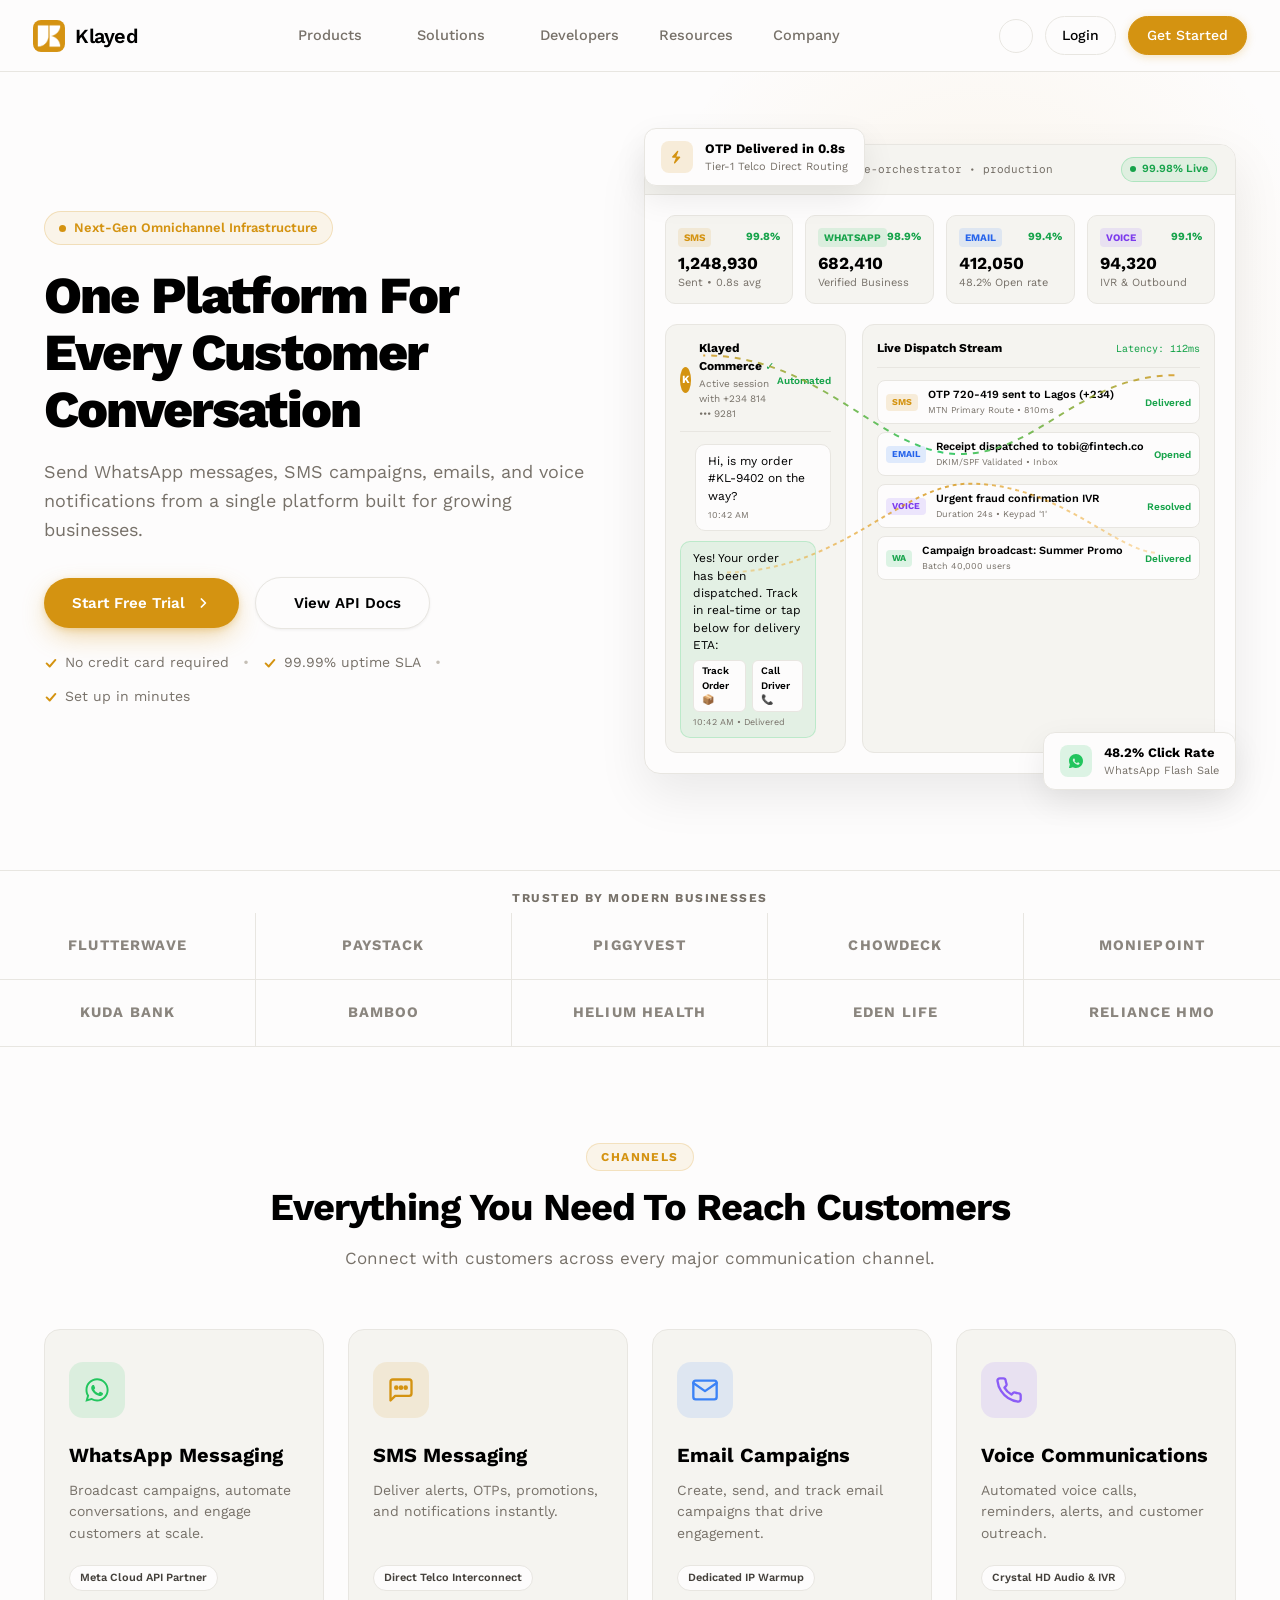
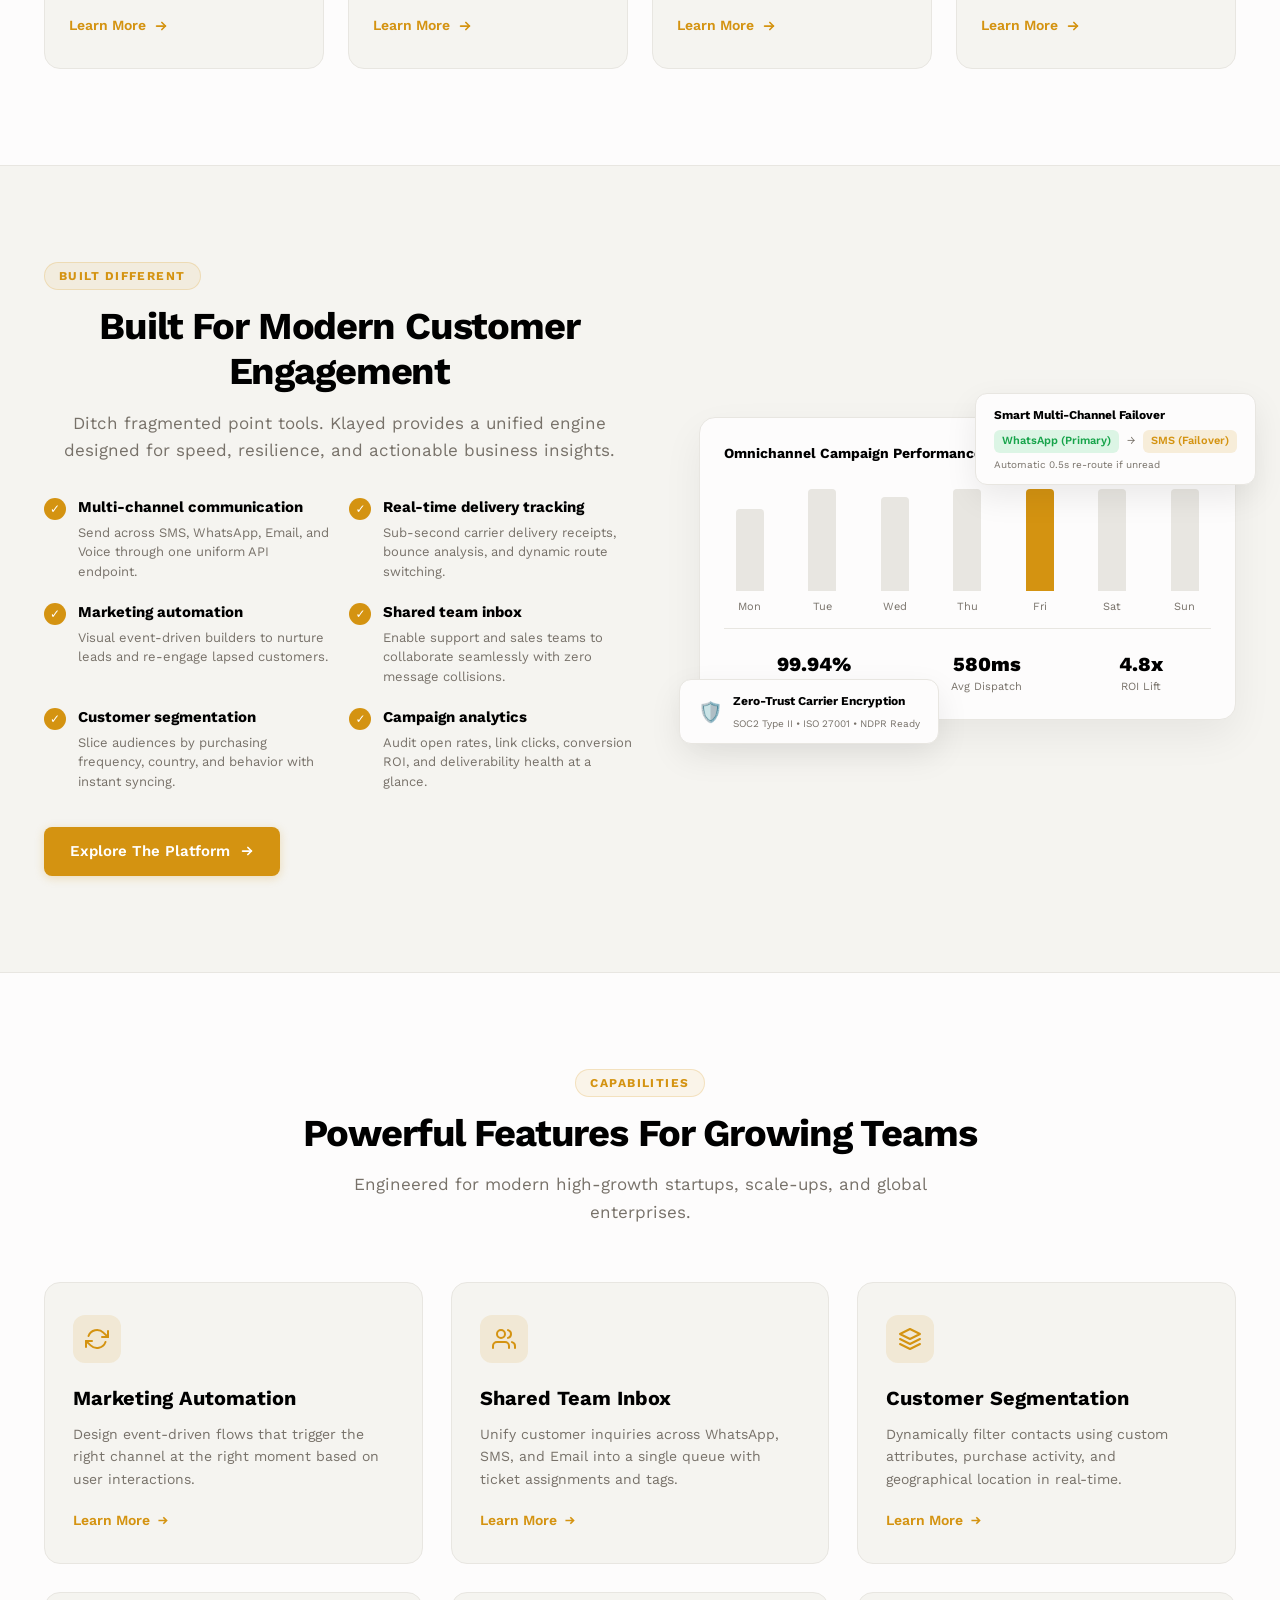
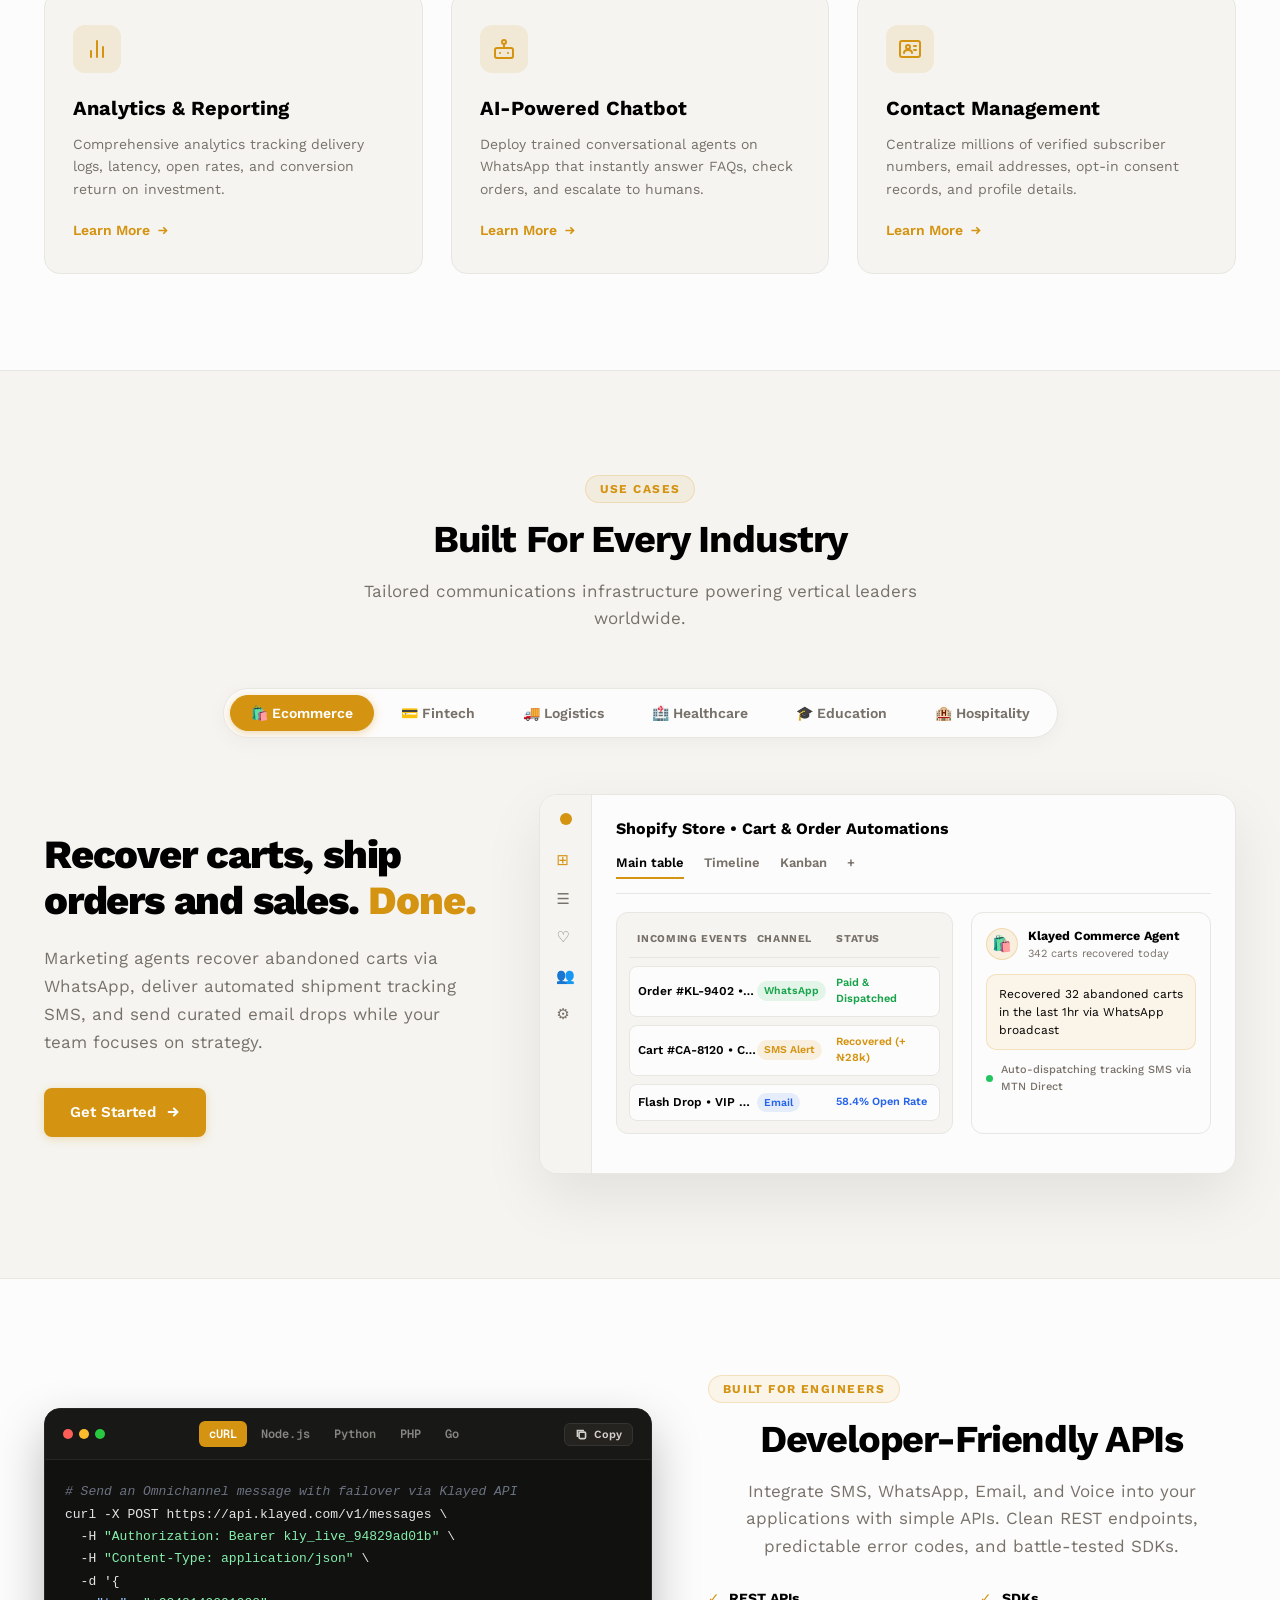
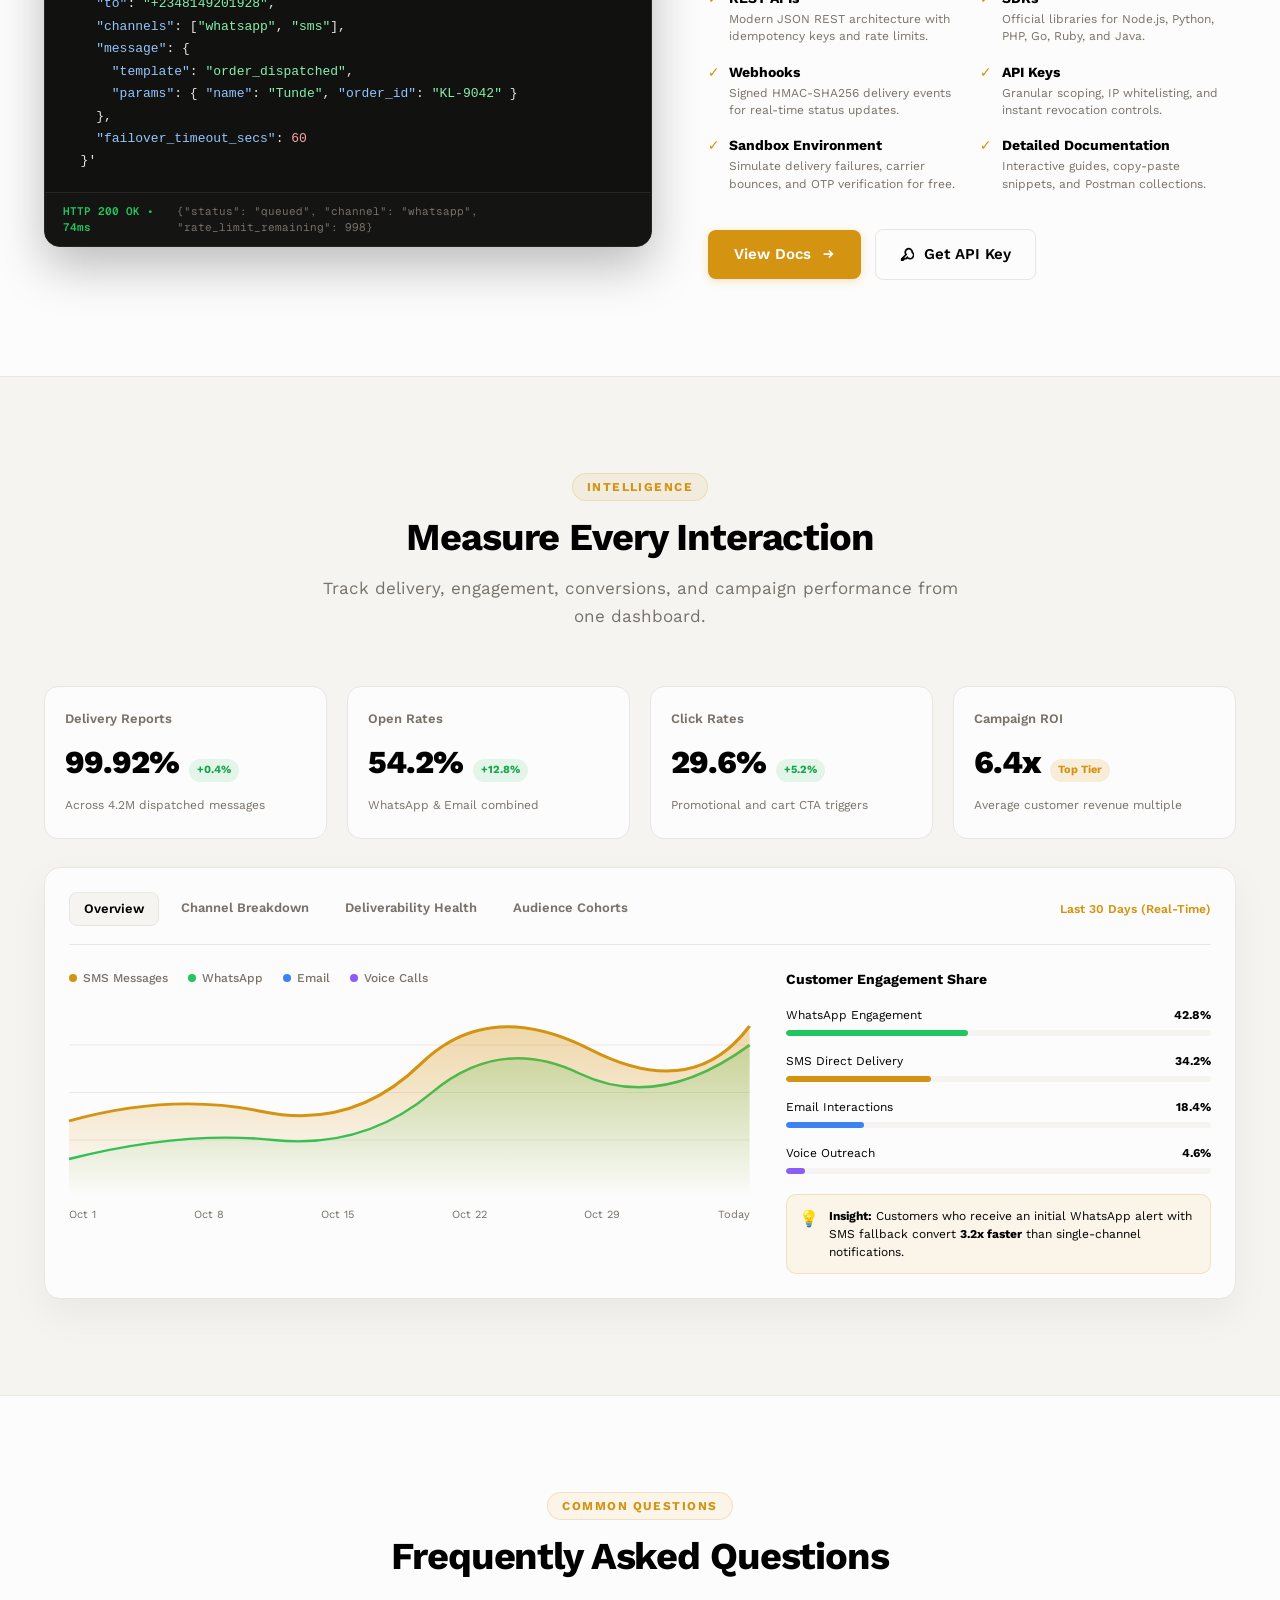
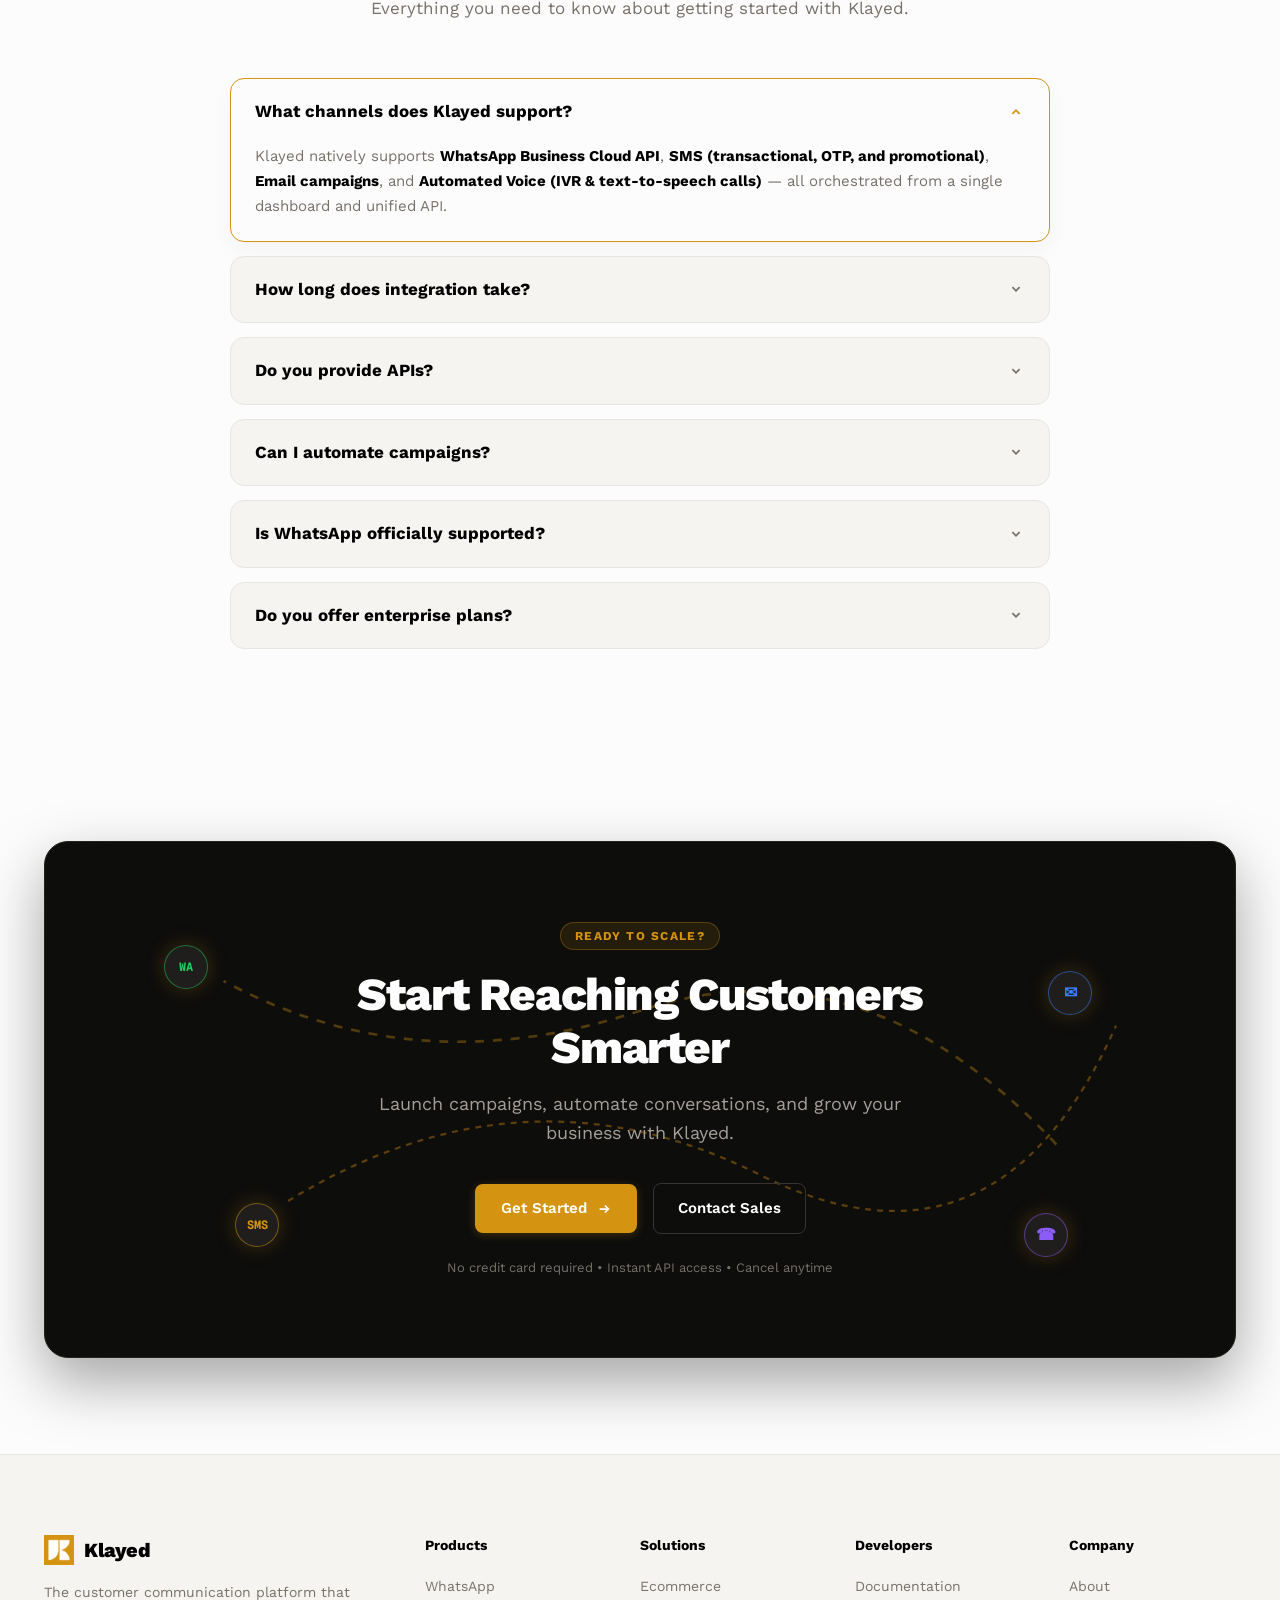
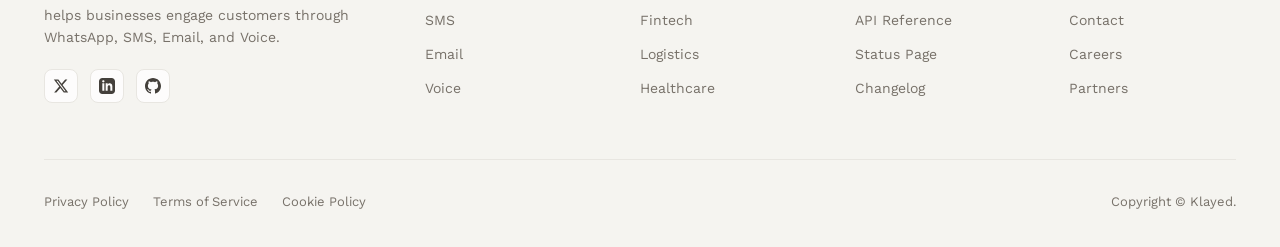
==== index.html @ 03d2e22a "feat(trusted): replace logo strip text in Image 1 hairline layout with 10 company logos from Image 2" ====
<!DOCTYPE html>
<html lang="en">
<head>
  <meta charset="UTF-8">
  <meta name="viewport" content="width=device-width, initial-scale=1.0">
  <link rel="icon" type="image/png" href="assets/klayed-logo.png?v=20261005_04">
  <link rel="apple-touch-icon" href="assets/klayed-logo.png?v=20261005_04">
  <title>Klayed — The Omnichannel Messaging API & Platform (Email, WhatsApp, SMS, Voice)</title>
  <meta name="description" content="Connect with customers everywhere they are. Reach your audience across Email, WhatsApp, SMS, and Voice using one unified, lightning-fast platform.">

  <!-- OpenGraph Metadata -->
  <meta property="og:title" content="Klayed — The Omnichannel Messaging API & Platform">
  <meta property="og:description" content="Reach your audience across Email, WhatsApp, SMS, and Voice using one unified, lightning-fast platform.">
  <meta property="og:type" content="website">

  <!-- Typography: Work Sans & Geist Mono (Klayed Editorial System) -->
  <link rel="preconnect" href="https://fonts.googleapis.com">
  <link rel="preconnect" href="https://fonts.gstatic.com" crossorigin>
  <link href="https://fonts.googleapis.com/css2?family=Caveat:wght@500;600&family=Geist+Mono:wght@400;500&family=Work+Sans:ital,wght@0,300;0,400;0,500;0,600;0,700;0,800;1,400&display=swap" rel="stylesheet">

  <link rel="stylesheet" href="https://use.hugeicons.com/font/icons.css">
  <link rel="stylesheet" href="landing.css?v=20261008_07">
  <script>
    (function() {
      try {
        if (localStorage.getItem('klayed-theme') === 'dark') {
          document.documentElement.classList.add('dark-preview');
        }
      } catch (e) {}
    })();
  </script>
</head>
<body>
  <script>
    if (document.documentElement.classList.contains('dark-preview')) {
      document.body.classList.add('dark-preview');
    }
  </script>


  <!-- ====================================================================
       2. Navigation Header (Termii Reference Style)
       ==================================================================== -->
  <header class="site-header" id="site-header">
    <div class="header-inner">
      <!-- Brand Logo: Klayed -->
      <a href="index.html" class="header-brand" aria-label="Klayed Home">
        <img src="assets/klayed-logo.png?v=20261005_04" alt="Klayed Logo" class="brand-logo-img" width="32" height="32">
        <span class="brand-title">Klayed</span>
      </a>

      <!-- Center Navigation with Products Dropdown -->
      <nav class="header-nav" aria-label="Main Navigation">
        <!-- Products Dropdown (Image 1 Layout: 2-Col Channels & Platform on Left, Developer Platform on Right) -->
        <div class="nav-item-dropdown nav-item-products">
          <button type="button" class="nav-link-item" aria-haspopup="true" aria-expanded="false" id="btn-products-dropdown">
            <span>Products</span>
            <i class="hgi-stroke hgi-arrow-down-01 chevron-icon" style="font-size: 11px;"></i>
          </button>
          <div class="nav-dropdown-menu nav-dropdown-products" role="menu" aria-labelledby="btn-products-dropdown">
            <div class="prod-layout-container">
              
              <!-- Left Section: Channels & Platform (2 Columns) -->
              <div class="prod-section-channels">
                <span class="prod-section-label">Channels &amp; Platform:</span>
                <div class="prod-channels-grid">
                  
                  <!-- Email API -->
                  <a href="#channels" class="prod-item" role="menuitem">
                    <div class="prod-circle-icon">
                      <i class="hgi-stroke hgi-mail-01"></i>
                    </div>
                    <div class="prod-item-text">
                      <span class="prod-item-title">Email API</span>
                      <span class="prod-item-desc">Transactional &amp; marketing, custom DKIM/SPF</span>
                    </div>
                  </a>

                  <!-- Workflow Automations -->
                  <a href="#workflows" class="prod-item" role="menuitem">
                    <div class="prod-circle-icon">
                      <svg viewBox="0 0 24 24" width="18" height="18" fill="none" stroke="currentColor" stroke-width="2" stroke-linecap="round" stroke-linejoin="round">
                        <rect x="3" y="3" width="6" height="6" rx="1.5"></rect>
                        <rect x="15" y="15" width="6" height="6" rx="1.5"></rect>
                        <rect x="15" y="3" width="6" height="6" rx="1.5"></rect>
                        <path d="M6 9v3a3 3 0 0 0 3 3h6"></path>
                        <path d="M15 6h-3"></path>
                      </svg>
                    </div>
                    <div class="prod-item-text">
                      <span class="prod-item-title">Workflow automations</span>
                      <span class="prod-item-desc">Drag-and-drop journey builder &amp; branching</span>
                    </div>
                  </a>

                  <!-- WhatsApp Business -->
                  <a href="#channels" class="prod-item" role="menuitem">
                    <div class="prod-circle-icon">
                      <i class="hgi-stroke hgi-whatsapp"></i>
                    </div>
                    <div class="prod-item-text">
                      <span class="prod-item-title">WhatsApp Business</span>
                      <span class="prod-item-desc">Meta Cloud API, bots &amp; catalog checkout</span>
                    </div>
                  </a>

                  <!-- Unified Team Inbox -->
                  <a href="#solutions" class="prod-item" role="menuitem">
                    <div class="prod-circle-icon">
                      <i class="hgi-stroke hgi-user-multiple"></i>
                    </div>
                    <div class="prod-item-text">
                      <span class="prod-item-title">Unified team inbox</span>
                      <span class="prod-item-desc">Shared cross-channel inbox for live support</span>
                    </div>
                  </a>

                  <!-- SMS API -->
                  <a href="#channels" class="prod-item" role="menuitem">
                    <div class="prod-circle-icon">
                      <i class="hgi-stroke hgi-message-01"></i>
                    </div>
                    <div class="prod-item-text">
                      <span class="prod-item-title">SMS API</span>
                      <span class="prod-item-desc">Sub-second 2FA OTPs, smart carrier routing</span>
                    </div>
                  </a>

                  <!-- AI Conversation Agents -->
                  <a href="#solutions" class="prod-item" role="menuitem">
                    <div class="prod-circle-icon">
                      <svg viewBox="0 0 24 24" width="18" height="18" fill="none" stroke="currentColor" stroke-width="2" stroke-linecap="round" stroke-linejoin="round">
                        <path d="M12 2l2.4 5.6L20 10l-5.6 2.4L12 18l-2.4-5.6L4 10l5.6-2.4L12 2z"></path>
                        <path d="M19 15l1 2.5 2.5 1-2.5 1-1 2.5-1-2.5-2.5-1 2.5-1 1-2.5z"></path>
                      </svg>
                    </div>
                    <div class="prod-item-text">
                      <span class="prod-item-title">AI conversation agents</span>
                      <span class="prod-item-desc">Autonomous customer support &amp; sales triage</span>
                    </div>
                  </a>

                  <!-- Voice API -->
                  <a href="#channels" class="prod-item" role="menuitem">
                    <div class="prod-circle-icon">
                      <i class="hgi-stroke hgi-call-02"></i>
                    </div>
                    <div class="prod-item-text">
                      <span class="prod-item-title">Voice API</span>
                      <span class="prod-item-desc">Outbound IVR, neural TTS &amp; call routing</span>
                    </div>
                  </a>

                  <!-- Audience & Segments -->
                  <a href="#solutions" class="prod-item" role="menuitem">
                    <div class="prod-circle-icon">
                      <i class="hgi-stroke hgi-filter"></i>
                    </div>
                    <div class="prod-item-text">
                      <span class="prod-item-title">Audience &amp; segments</span>
                      <span class="prod-item-desc">Dynamic behavioral customer segmentation</span>
                    </div>
                  </a>

                </div>
              </div>

              <!-- Right Section: Developer Platform & Infrastructure (1 Column) -->
              <div class="prod-section-solutions">
                <span class="prod-section-label">Developer Platform:</span>
                <div class="prod-solutions-list">
                  
                  <!-- REST APIs & SDKs -->
                  <a href="#developers" class="prod-item" role="menuitem">
                    <div class="prod-circle-icon">
                      <i class="hgi-stroke hgi-developer"></i>
                    </div>
                    <div class="prod-item-text">
                      <span class="prod-item-title">REST APIs &amp; SDKs</span>
                      <span class="prod-item-desc">Node.js, Python, Go, PHP client libraries</span>
                    </div>
                  </a>

                  <!-- Webhooks & Telemetry -->
                  <a href="#developers" class="prod-item" role="menuitem">
                    <div class="prod-circle-icon">
                      <i class="hgi-stroke hgi-link-02"></i>
                    </div>
                    <div class="prod-item-text">
                      <span class="prod-item-title">Webhooks &amp; telemetry</span>
                      <span class="prod-item-desc">Real-time receipts &amp; status event stream</span>
                    </div>
                  </a>

                  <!-- Deliverability Engine -->
                  <a href="#metrics" class="prod-item" role="menuitem">
                    <div class="prod-circle-icon">
                      <i class="hgi-stroke hgi-tick-double-02"></i>
                    </div>
                    <div class="prod-item-text">
                      <span class="prod-item-title">Deliverability engine</span>
                      <span class="prod-item-desc">99.99% uptime SLA &amp; carrier routing</span>
                    </div>
                  </a>

                  <!-- Developer Sandbox -->
                  <a href="#developers" class="prod-item" role="menuitem">
                    <div class="prod-circle-icon">
                      <i class="hgi-stroke hgi-computer"></i>
                    </div>
                    <div class="prod-item-text">
                      <span class="prod-item-title">Developer sandbox</span>
                      <span class="prod-item-desc">Zero-cost simulated testing environment</span>
                    </div>
                  </a>

                </div>
              </div>

            </div>
          </div>
        </div>

        <!-- Solutions (Mega Dropdown: Klayed Teams & Industries) -->
        <div class="nav-item-dropdown nav-item-solutions">
          <button type="button" class="nav-link-item" aria-haspopup="true" aria-expanded="false" id="btn-solutions-dropdown">
            <span>Solutions</span>
            <i class="hgi-stroke hgi-arrow-down-01 chevron-icon" style="font-size: 11px;"></i>
          </button>
          <div class="nav-dropdown-menu nav-dropdown-solutions nav-mega-dropdown" role="menu" aria-labelledby="btn-solutions-dropdown">
            <div class="mega-dropdown-grid">
              
              <!-- LEFT PANEL: SOLUTIONS BY TEAM -->
              <div class="mega-panel-usecases">
                <!-- Header -->
                <div class="mega-section-header">
                  <div class="mega-header-pill">
                    <svg class="mega-icon-loop" viewBox="0 0 24 24" width="16" height="16" fill="none" stroke="currentColor" stroke-width="2" stroke-linecap="round" stroke-linejoin="round">
                      <path d="M18.178 8c5.096 0 5.096 8 0 8-5.095 0-7.267-8-12.356-8-5.096 0-5.096 8 0 8 5.095 0 7.267-8 12.356-8z"/>
                    </svg>
                    <span class="mega-title-badge">SOLUTIONS BY TEAM</span>
                  </div>
                  <p class="mega-subtitle">Built for every team driving revenue and engagement</p>
                </div>

                <!-- 2-Column Grid of Klayed Teams -->
                <div class="mega-usecases-grid">
                  <!-- Marketing -->
                  <a href="#solutions" class="mega-usecase-item" data-sol-tab-trigger="marketing">
                    <div class="mega-avatar avatar-marketing">
                      <svg viewBox="0 0 40 40" width="38" height="38" fill="none" xmlns="http://www.w3.org/2000/svg">
                        <rect width="40" height="40" rx="10" fill="url(#mkt-grad)"/>
                        <circle cx="20" cy="15" r="9" fill="#18181b"/>
                        <circle cx="20" cy="17" r="5.5" fill="#fed7aa"/>
                        <rect x="12" y="10" width="16" height="6" rx="3" fill="#18181b"/>
                        <rect x="14" y="13" width="12" height="4" rx="2" fill="#fde68a"/>
                        <path d="M9 39c0-6 4.9-11 11-11s11 5 11 11" fill="#18181b"/>
                        <path d="M16 28l4 5 4-5" fill="#fde68a"/>
                        <defs>
                          <linearGradient id="mkt-grad" x1="0" y1="0" x2="40" y2="40" gradientUnits="userSpaceOnUse">
                            <stop stop-color="#F59E0B"/>
                            <stop offset="1" stop-color="#D49311"/>
                          </linearGradient>
                        </defs>
                      </svg>
                    </div>
                    <div class="mega-usecase-meta">
                      <span class="mega-usecase-title">Marketing</span>
                      <span class="mega-usecase-desc">Campaigns &amp; lifecycle journeys</span>
                    </div>
                  </a>

                  <!-- Sales -->
                  <a href="#solutions" class="mega-usecase-item" data-sol-tab-trigger="sales">
                    <div class="mega-avatar avatar-sales">
                      <svg viewBox="0 0 40 40" width="38" height="38" fill="none" xmlns="http://www.w3.org/2000/svg">
                        <rect width="40" height="40" rx="10" fill="url(#sales-grad)"/>
                        <circle cx="20" cy="16" r="8" fill="#44403c"/>
                        <circle cx="20" cy="17" r="5.5" fill="#fed7aa"/>
                        <path d="M16 19c0 2.5 1.8 4 4 4s4-1.5 4-4h-8z" fill="#44403c"/>
                        <path d="M9 39c0-6 4.9-11 11-11s11 5 11 11" fill="#D49311"/>
                        <path d="M17 28l3 5 3-5" fill="#fef3c7"/>
                        <defs>
                          <linearGradient id="sales-grad" x1="0" y1="0" x2="40" y2="40" gradientUnits="userSpaceOnUse">
                            <stop stop-color="#27272a"/>
                            <stop offset="1" stop-color="#18181b"/>
                          </linearGradient>
                        </defs>
                      </svg>
                    </div>
                    <div class="mega-usecase-meta">
                      <span class="mega-usecase-title">Sales</span>
                      <span class="mega-usecase-desc">Lead capture &amp; WhatsApp handoff</span>
                    </div>
                  </a>

                  <!-- Customer Support -->
                  <a href="#solutions" class="mega-usecase-item" data-sol-tab-trigger="support">
                    <div class="mega-avatar avatar-ops">
                      <svg viewBox="0 0 40 40" width="38" height="38" fill="none" xmlns="http://www.w3.org/2000/svg">
                        <rect width="40" height="40" rx="10" fill="url(#ops-grad)"/>
                        <circle cx="20" cy="16" r="8" fill="#18181b"/>
                        <circle cx="20" cy="17" r="5.5" fill="#fed7aa"/>
                        <rect x="15" y="15" width="10" height="3" rx="1.5" fill="#09090b"/>
                        <path d="M12 16a2 2 0 0 1 2-2v4a2 2 0 0 1-2-2zM28 16a2 2 0 0 0-2-2v4a2 2 0 0 0 2-2z" fill="#fde68a"/>
                        <path d="M9 39c0-6 4.9-11 11-11s11 5 11 11" fill="#18181b"/>
                        <path d="M16 28h8v11h-8z" fill="#fde68a"/>
                        <defs>
                          <linearGradient id="ops-grad" x1="0" y1="0" x2="40" y2="40" gradientUnits="userSpaceOnUse">
                            <stop stop-color="#EA580C"/>
                            <stop offset="1" stop-color="#C2410C"/>
                          </linearGradient>
                        </defs>
                      </svg>
                    </div>
                    <div class="mega-usecase-meta">
                      <span class="mega-usecase-title">Customer Support</span>
                      <span class="mega-usecase-desc">Unified inbox &amp; 24/7 AI triage</span>
                    </div>
                  </a>

                  <!-- Products & Engineering -->
                  <a href="#solutions" class="mega-usecase-item" data-sol-tab-trigger="product">
                    <div class="mega-avatar avatar-pmo">
                      <svg viewBox="0 0 40 40" width="38" height="38" fill="none" xmlns="http://www.w3.org/2000/svg">
                        <rect width="40" height="40" rx="10" fill="url(#pmo-grad)"/>
                        <circle cx="20" cy="15" r="9" fill="#18181b"/>
                        <circle cx="20" cy="17" r="5.5" fill="#fde68a"/>
                        <path d="M15 16c0-2.8 2.2-5 5-5s5 2.2 5 5v1h-10v-1z" fill="#09090b"/>
                        <path d="M9 39c0-6 4.9-11 11-11s11 5 11 11" fill="#18181b"/>
                        <path d="M16 28l4 6 4-6" fill="#D49311"/>
                        <defs>
                          <linearGradient id="pmo-grad" x1="0" y1="0" x2="40" y2="40" gradientUnits="userSpaceOnUse">
                            <stop stop-color="#44403c"/>
                            <stop offset="1" stop-color="#292524"/>
                          </linearGradient>
                        </defs>
                      </svg>
                    </div>
                    <div class="mega-usecase-meta">
                      <span class="mega-usecase-title">Products</span>
                      <span class="mega-usecase-desc">Transactional alerts &amp; 2FA OTP</span>
                    </div>
                  </a>
                </div>

                <!-- Footer Link -->
                <div class="mega-panel-footer">
                  <a href="#solutions" class="mega-view-all-link">
                    <span>Explore all team workflows</span>
                    <span class="mega-link-arrow">→</span>
                  </a>
                </div>
              </div>

              <!-- RIGHT PANEL: SOLUTIONS BY INDUSTRY -->
              <div class="mega-panel-capabilities">
                <div class="mega-capabilities-header">
                  <span class="mega-title-badge">SOLUTIONS BY INDUSTRY</span>
                </div>

                <!-- 3 Columns of Klayed's 6 Industries -->
                <div class="mega-capabilities-cols">
                  
                  <!-- Col 1: Banking & Wallets -->
                  <div class="mega-cap-col">
                    <h5 class="mega-col-title">Financial Services</h5>
                    <ul class="mega-cap-list">
                      <li>
                        <a href="#solutions" class="mega-cap-link">
                          <i class="hgi-stroke hgi-bank mega-cap-icon"></i>
                          <span>Commercial Banks</span>
                        </a>
                      </li>
                      <li>
                        <a href="#solutions" class="mega-cap-link">
                          <i class="hgi-stroke hgi-rocket mega-cap-icon"></i>
                          <span>Fintechs &amp; Wallets</span>
                        </a>
                      </li>
                    </ul>
                  </div>

                  <!-- Col 2: Payments & Security -->
                  <div class="mega-cap-col">
                    <h5 class="mega-col-title">Payments &amp; Trust</h5>
                    <ul class="mega-cap-list">
                      <li>
                        <a href="#solutions" class="mega-cap-link">
                          <i class="hgi-stroke hgi-credit-card mega-cap-icon"></i>
                          <span>Payment Processors</span>
                        </a>
                      </li>
                      <li>
                        <a href="#solutions" class="mega-cap-link">
                          <i class="hgi-stroke hgi-shield-alert mega-cap-icon"></i>
                          <span>Fraud &amp; Compliance</span>
                        </a>
                      </li>
                    </ul>
                  </div>

                  <!-- Col 3: Scale & Commerce -->
                  <div class="mega-cap-col">
                    <h5 class="mega-col-title">Scale &amp; Retail</h5>
                    <ul class="mega-cap-list">
                      <li>
                        <a href="#solutions" class="mega-cap-link">
                          <i class="hgi-stroke hgi-smart-phone-01 mega-cap-icon"></i>
                          <span>Telecoms &amp; Mobile</span>
                        </a>
                      </li>
                      <li>
                        <a href="#solutions" class="mega-cap-link">
                          <i class="hgi-stroke hgi-shopping-bag-01 mega-cap-icon"></i>
                          <span>E-commerce &amp; Retail</span>
                        </a>
                      </li>
                    </ul>
                  </div>

                </div>

                <!-- Bottom Featured Banner: Klayed Enterprise & Infrastructure -->
                <div class="mega-event-banner">
                  <div class="mega-event-left">
                    <span class="mega-event-title">Klayed Enterprise</span>
                    <span class="mega-event-meta">99.99% SLA • Dedicated carrier routes • SOC2 &amp; NDPR compliant</span>
                  </div>
                  <div class="mega-event-badges" aria-hidden="true">
                    <div class="badge-shape shape-lavender"></div>
                    <div class="badge-shape shape-blue"></div>
                    <div class="badge-shape shape-clover">
                      <span></span><span></span><span></span><span></span>
                    </div>
                  </div>
                  <div class="mega-event-action">
                    <a href="#cta" class="mega-event-cta">
                      <span>Talk to sales</span>
                    </a>
                    <a href="#cta" class="mega-event-arrow-btn" aria-label="Talk to sales">
                      <svg viewBox="0 0 20 20" width="14" height="14" fill="none" stroke="currentColor" stroke-width="2.2" stroke-linecap="round" stroke-linejoin="round">
                        <line x1="5" y1="15" x2="15" y2="5"/>
                        <polyline points="7 5 15 5 15 13"/>
                      </svg>
                    </a>
                  </div>
                </div>

              </div>

            </div>
          </div>
        </div>

                <!-- Developers -->
        <a href="#developers" class="nav-link-item">Developers</a>

        <!-- Resources -->
        <a href="#resources" class="nav-link-item">Resources</a>

        <!-- Company -->
        <a href="#company" class="nav-link-item">Company</a>
      </nav>

      <!-- Right Action Controls (Secondary: Login, Primary: Get Started) -->
      <div class="header-actions">
        <!-- Sun/Theme Icon Toggle -->
        <button type="button" class="theme-toggle-btn" id="theme-toggle-btn" title="Toggle theme mode" aria-label="Toggle theme mode">
          <i class="hgi-stroke hgi-sun-03 icon-sun" style="font-size: 19px;"></i>
          <i class="hgi-stroke hgi-moon-02 icon-moon" style="font-size: 19px; display: none;"></i>
        </button>

        <!-- Secondary Action: Login -->
        <a href="../Klayed dashboard/index.html" class="nav-signin-link">Login</a>

        <!-- Primary CTA Button: Get Started -->
        <a href="../Klayed dashboard/index.html" class="btn-get-started">Get Started</a>
      </div>
    </div>
  </header>

  <main>
    <!-- ====================================================================
         1. HERO SECTION (Two-column layout with futuristic dashboard mockup)
         ==================================================================== -->
    <section class="v2-hero-section" id="hero">
      <div class="v2-hero-glow-bg" aria-hidden="true"></div>
      <div class="v2-container v2-hero-container">
        
        <!-- Hero Left Column: Headline, Subtext, CTAs, Proof Metrics -->
        <div class="v2-hero-left">
          <div class="v2-hero-badge">
            <span class="v2-badge-dot"></span>
            <span>Next-Gen Omnichannel Infrastructure</span>
          </div>

          <h1 class="v2-hero-headline">
            One Platform For Every Customer Conversation
          </h1>

          <p class="v2-hero-subtext">
            Send WhatsApp messages, SMS campaigns, emails, and voice notifications from a single platform built for growing businesses.
          </p>

          <div class="v2-hero-cta-group">
            <a href="../Klayed dashboard/index.html" class="v2-btn-primary v2-btn-pill">
              <span>Start Free Trial</span>
              <svg viewBox="0 0 20 20" width="16" height="16" fill="none" stroke="currentColor" stroke-width="2.2" stroke-linecap="round" stroke-linejoin="round">
                <polyline points="8 5 13 10 8 15"/>
              </svg>
            </a>
            <a href="#developers" class="v2-btn-secondary v2-btn-pill">
              <i class="hgi-stroke hgi-developer" style="font-size: 18px;"></i>
              <span>View API Docs</span>
            </a>
          </div>

          <!-- Trust Badges Strip (Image 2 Style) -->
          <div class="v2-hero-trust-bar">
            <span class="v2-trust-item">
              <svg viewBox="0 0 16 16" width="14" height="14" fill="none" stroke="currentColor" stroke-width="2.2" stroke-linecap="round" stroke-linejoin="round"><polyline points="3 8.5 6.5 12 13 4.5"/></svg>
              <span>No credit card required</span>
            </span>
            <span class="v2-trust-dot">•</span>
            <span class="v2-trust-item">
              <svg viewBox="0 0 16 16" width="14" height="14" fill="none" stroke="currentColor" stroke-width="2.2" stroke-linecap="round" stroke-linejoin="round"><polyline points="3 8.5 6.5 12 13 4.5"/></svg>
              <span>99.99% uptime SLA</span>
            </span>
            <span class="v2-trust-dot">•</span>
            <span class="v2-trust-item">
              <svg viewBox="0 0 16 16" width="14" height="14" fill="none" stroke="currentColor" stroke-width="2.2" stroke-linecap="round" stroke-linejoin="round"><polyline points="3 8.5 6.5 12 13 4.5"/></svg>
              <span>Set up in minutes</span>
            </span>
          </div>
        </div>

        <!-- Hero Right Column: Large Futuristic Dashboard Mockup -->
        <div class="v2-hero-right">
          <div class="v2-dashboard-stage">
            
            <!-- Floating Pill 1: OTP Speed -->
            <div class="v2-floating-pill v2-float-top-left">
              <div class="v2-float-icon-box v2-icon-gold">
                <svg viewBox="0 0 20 20" width="14" height="14" fill="currentColor">
                  <path d="M11.3 1.05a1 1 0 0 0-1.12.2l-7 8a1 1 0 0 0 .75 1.66h4.55l-2.77 7.04a1 1 0 0 0 1.67 1.05l7-8a1 1 0 0 0-.75-1.66H9.08l2.77-7.04a1 1 0 0 0-.55-1.25z"/>
                </svg>
              </div>
              <div class="v2-float-info">
                <span class="v2-float-primary">OTP Delivered in 0.8s</span>
                <span class="v2-float-secondary">Tier-1 Telco Direct Routing</span>
              </div>
            </div>

            <!-- Floating Pill 2: WhatsApp Conversion -->
            <div class="v2-floating-pill v2-float-bottom-right">
              <div class="v2-float-icon-box v2-icon-emerald">
                <svg viewBox="0 0 20 20" width="14" height="14" fill="currentColor">
                  <path d="M10 0C4.477 0 0 4.477 0 10c0 1.765.46 3.424 1.264 4.872L.055 19.34a.75.75 0 0 0 .937.937l4.468-1.209A9.957 9.957 0 0 0 10 20c5.523 0 10-4.477 10-10S15.523 0 10 0zm4.84 14.18c-.205.578-.992 1.085-1.609 1.15-.422.045-.972.082-2.825-.685-2.372-.98-3.905-3.385-4.024-3.542-.118-.158-.962-1.28-.962-2.44 0-1.16.608-1.733.824-1.97.215-.236.47-.295.627-.295.157 0 .314.002.45.008.145.008.337-.055.528.404.196.47.667 1.628.725 1.746.059.118.098.255.02.412-.079.157-.118.255-.235.392-.118.138-.247.308-.353.414-.118.118-.241.246-.104.482.138.235.61 1.004 1.309 1.627.9.803 1.658 1.052 1.894 1.17.235.118.373.098.51-.059.137-.157.588-.686.745-.921.157-.236.314-.197.53-.118.215.078 1.372.647 1.607.765.236.117.393.176.451.274.059.098.059.569-.146 1.147z"/>
                </svg>
              </div>
              <div class="v2-float-info">
                <span class="v2-float-primary">48.2% Click Rate</span>
                <span class="v2-float-secondary">WhatsApp Flash Sale</span>
              </div>
            </div>

            <!-- Glowing multi-channel connector lines (SVG) -->
            <svg class="v2-connector-svg" viewBox="0 0 600 450" fill="none" aria-hidden="true">
              <path d="M 60 120 C 180 120, 240 220, 320 220 C 400 220, 440 140, 540 140" stroke="url(#connector-gradient)" stroke-width="2" stroke-dasharray="6 6" class="v2-line-pulse"/>
              <path d="M 80 340 C 200 340, 260 250, 330 250 C 420 250, 480 320, 520 320" stroke="url(#connector-gradient-gold)" stroke-width="2" stroke-dasharray="4 4" class="v2-line-pulse-alt"/>
              <defs>
                <linearGradient id="connector-gradient" x1="0%" y1="0%" x2="100%" y2="0%">
                  <stop offset="0%" stop-color="#D49311" stop-opacity="0.8"/>
                  <stop offset="50%" stop-color="#22C55E" stop-opacity="0.9"/>
                  <stop offset="100%" stop-color="#D49311" stop-opacity="0.8"/>
                </linearGradient>
                <linearGradient id="connector-gradient-gold" x1="0%" y1="0%" x2="100%" y2="0%">
                  <stop offset="0%" stop-color="#F59E0B" stop-opacity="0.3"/>
                  <stop offset="50%" stop-color="#D49311" stop-opacity="0.8"/>
                  <stop offset="100%" stop-color="#F59E0B" stop-opacity="0.3"/>
                </linearGradient>
              </defs>
            </svg>

            <!-- Main Dashboard Frame -->
            <div class="v2-dash-window">
              
              <!-- Dashboard Chrome Bar -->
              <div class="v2-dash-header">
                <div class="v2-dash-dots">
                  <span class="v2-dash-dot v2-dot-red"></span>
                  <span class="v2-dash-dot v2-dot-amber"></span>
                  <span class="v2-dash-dot v2-dot-green"></span>
                </div>
                <div class="v2-dash-titlebar">
                  <span class="v2-dash-title-icon">⚡</span>
                  <span class="v2-dash-title-text">klayed-live-orchestrator • production</span>
                </div>
                <div class="v2-dash-status-pill">
                  <span class="v2-live-pulse-dot"></span>
                  <span>99.98% Live</span>
                </div>
              </div>

              <!-- Dashboard Body Grid -->
              <div class="v2-dash-body">
                
                <!-- Metrics Bar: SMS, Email, WhatsApp, Voice -->
                <div class="v2-dash-stats-row">
                  <div class="v2-stat-tile">
                    <div class="v2-stat-tile-top">
                      <span class="v2-ch-tag v2-tag-sms">SMS</span>
                      <span class="v2-stat-percent">99.8%</span>
                    </div>
                    <div class="v2-stat-tile-val">1,248,930</div>
                    <div class="v2-stat-tile-sub">Sent • 0.8s avg</div>
                  </div>

                  <div class="v2-stat-tile">
                    <div class="v2-stat-tile-top">
                      <span class="v2-ch-tag v2-tag-wa">WhatsApp</span>
                      <span class="v2-stat-percent">98.9%</span>
                    </div>
                    <div class="v2-stat-tile-val">682,410</div>
                    <div class="v2-stat-tile-sub">Verified Business</div>
                  </div>

                  <div class="v2-stat-tile">
                    <div class="v2-stat-tile-top">
                      <span class="v2-ch-tag v2-tag-mail">Email</span>
                      <span class="v2-stat-percent">99.4%</span>
                    </div>
                    <div class="v2-stat-tile-val">412,050</div>
                    <div class="v2-stat-tile-sub">48.2% Open rate</div>
                  </div>

                  <div class="v2-stat-tile">
                    <div class="v2-stat-tile-top">
                      <span class="v2-ch-tag v2-tag-voice">Voice</span>
                      <span class="v2-stat-percent">99.1%</span>
                    </div>
                    <div class="v2-stat-tile-val">94,320</div>
                    <div class="v2-stat-tile-sub">IVR &amp; Outbound</div>
                  </div>
                </div>

                <!-- Two-Column Preview inside Dashboard -->
                <div class="v2-dash-split-views">
                  
                  <!-- Left: Interactive WhatsApp & SMS Conversations -->
                  <div class="v2-chat-stream-box">
                    <div class="v2-chat-box-header">
                      <div class="v2-sender-info">
                        <div class="v2-sender-avatar">K</div>
                        <div>
                          <div class="v2-sender-name">Klayed Commerce <span class="v2-verified-check">✓</span></div>
                          <div class="v2-sender-sub">Active session with +234 814 ••• 9281</div>
                        </div>
                      </div>
                      <span class="v2-status-online">Automated</span>
                    </div>

                    <div class="v2-chat-bubbles-wrap">
                      <div class="v2-bubble v2-bubble-user">
                        <div class="v2-bubble-text">Hi, is my order #KL-9402 on the way?</div>
                        <span class="v2-bubble-time">10:42 AM</span>
                      </div>
                      <div class="v2-bubble v2-bubble-bot">
                        <div class="v2-bubble-text">
                          Yes! Your order has been dispatched. Track in real-time or tap below for delivery ETA:
                        </div>
                        <div class="v2-bubble-actions">
                          <span class="v2-action-chip">Track Order 📦</span>
                          <span class="v2-action-chip">Call Driver 📞</span>
                        </div>
                        <span class="v2-bubble-time">10:42 AM • Delivered</span>
                      </div>
                    </div>
                  </div>

                  <!-- Right: Real-Time Live Activity Feed & Voice Logs -->
                  <div class="v2-feed-stream-box">
                    <div class="v2-feed-box-header">
                      <span class="v2-feed-title">Live Dispatch Stream</span>
                      <span class="v2-feed-latency">Latency: 112ms</span>
                    </div>

                    <div class="v2-feed-items">
                      <div class="v2-feed-row">
                        <span class="v2-feed-badge v2-fb-sms">SMS</span>
                        <div class="v2-feed-desc">
                          <span class="v2-feed-text">OTP 720-419 sent to Lagos (+234)</span>
                          <span class="v2-feed-meta">MTN Primary Route • 810ms</span>
                        </div>
                        <span class="v2-feed-status v2-fs-green">Delivered</span>
                      </div>

                      <div class="v2-feed-row">
                        <span class="v2-feed-badge v2-fb-email">EMAIL</span>
                        <div class="v2-feed-desc">
                          <span class="v2-feed-text">Receipt dispatched to tobi@fintech.co</span>
                          <span class="v2-feed-meta">DKIM/SPF Validated • Inbox</span>
                        </div>
                        <span class="v2-feed-status v2-fs-green">Opened</span>
                      </div>

                      <div class="v2-feed-row">
                        <span class="v2-feed-badge v2-fb-voice">VOICE</span>
                        <div class="v2-feed-desc">
                          <span class="v2-feed-text">Urgent fraud confirmation IVR</span>
                          <span class="v2-feed-meta">Duration 24s • Keypad '1'</span>
                        </div>
                        <span class="v2-feed-status v2-fs-green">Resolved</span>
                      </div>

                      <div class="v2-feed-row">
                        <span class="v2-feed-badge v2-fb-wa">WA</span>
                        <div class="v2-feed-desc">
                          <span class="v2-feed-text">Campaign broadcast: Summer Promo</span>
                          <span class="v2-feed-meta">Batch 40,000 users</span>
                        </div>
                        <span class="v2-feed-status v2-fs-green">Delivered</span>
                      </div>
                    </div>
                  </div>

                </div>

              </div>

            </div>

          </div>
        </div>

      </div>
    </section>

    <!-- ====================================================================
         2. TRUSTED BY SECTION (Trust Strip Grid with Hairline Dividers)
         ==================================================================== -->
    <section class="trust-strip-section" id="trusted" aria-label="Trusted Enterprise Businesses">
      <div class="trust-strip-container">
        <p class="trust-strip-label">Trusted by modern businesses</p>
        <div class="trust-logo-grid">
          <div class="trust-logo-cell"><span class="trust-logo-text">FLUTTERWAVE</span></div>
          <div class="trust-logo-cell"><span class="trust-logo-text">PAYSTACK</span></div>
          <div class="trust-logo-cell"><span class="trust-logo-text">PIGGYVEST</span></div>
          <div class="trust-logo-cell"><span class="trust-logo-text">CHOWDECK</span></div>
          <div class="trust-logo-cell"><span class="trust-logo-text">MONIEPOINT</span></div>
          <div class="trust-logo-cell"><span class="trust-logo-text">KUDA BANK</span></div>
          <div class="trust-logo-cell"><span class="trust-logo-text">BAMBOO</span></div>
          <div class="trust-logo-cell"><span class="trust-logo-text">HELIUM HEALTH</span></div>
          <div class="trust-logo-cell"><span class="trust-logo-text">EDEN LIFE</span></div>
          <div class="trust-logo-cell"><span class="trust-logo-text">RELIANCE HMO</span></div>
        </div>
      </div>
    </section>

    <!-- ====================================================================
         3. COMMUNICATION CHANNELS SECTION (4 Interactive Product Cards)
         ==================================================================== -->
    <section class="v2-channels-section" id="channels">
      <div class="v2-container">
        <div class="v2-section-header">
          <span class="v2-section-eyebrow">CHANNELS</span>
          <h2 class="v2-section-title">Everything You Need To Reach Customers</h2>
          <p class="v2-section-subtext">Connect with customers across every major communication channel.</p>
        </div>

        <div class="v2-channels-grid">
          
          <!-- Card 1: WhatsApp -->
          <div class="v2-channel-card v2-channel-wa">
            <div class="v2-channel-icon-box">
              <svg viewBox="0 0 24 24" width="28" height="28" fill="currentColor">
                <path d="M12.04 2C6.58 2 2.13 6.45 2.13 11.91C2.13 13.66 2.59 15.36 3.45 16.86L2.05 22L7.3 20.63C8.75 21.41 10.38 21.83 12.04 21.83C17.5 21.83 21.95 17.38 21.95 11.92C21.95 9.27 20.92 6.78 19.05 4.91C17.18 3.03 14.69 2 12.04 2ZM12.04 20.15C10.56 20.15 9.11 19.76 7.85 19.01L7.55 18.83L4.43 19.65L5.26 16.61L5.06 16.29C4.24 14.99 3.81 13.47 3.81 11.91C3.81 7.37 7.5 3.68 12.04 3.68C14.25 3.68 16.31 4.54 17.87 6.1C19.42 7.66 20.28 9.72 20.28 11.92C20.28 16.46 16.58 20.15 12.04 20.15ZM16.56 14.37C16.31 14.24 15.09 13.64 14.86 13.56C14.63 13.48 14.47 13.44 14.3 13.68C14.13 13.93 13.65 14.5 13.5 14.66C13.36 14.83 13.21 14.85 12.96 14.72C12.72 14.6 11.93 14.34 11 13.51C10.27 12.86 9.78 12.06 9.64 11.81C9.5 11.57 9.62 11.44 9.75 11.31C9.86 11.2 10 11.02 10.12 10.88C10.24 10.74 10.28 10.63 10.36 10.47C10.44 10.31 10.4 10.17 10.34 10.05C10.28 9.93 9.79 8.72 9.58 8.23C9.38 7.75 9.18 7.81 9.03 7.81H8.56C8.39 7.81 8.13 7.87 7.9 8.12C7.67 8.37 7.03 8.97 7.03 10.2C7.03 11.43 7.93 12.61 8.05 12.78C8.17 12.94 9.8 15.45 12.28 16.52C12.87 16.78 13.33 16.93 13.69 17.04C14.29 17.23 14.83 17.21 15.26 17.14C15.74 17.07 16.74 16.54 16.95 15.95C17.15 15.36 17.15 14.85 17.09 14.75C17.03 14.64 16.8 14.5 16.56 14.37Z"/>
              </svg>
            </div>
            <h3 class="v2-channel-title">WhatsApp Messaging</h3>
            <p class="v2-channel-desc">Broadcast campaigns, automate conversations, and engage customers at scale.</p>
            <div class="v2-channel-badge-chip">Meta Cloud API Partner</div>
            <a href="#developers" class="v2-channel-btn">
              <span>Learn More</span>
              <svg viewBox="0 0 16 16" width="14" height="14" fill="none" stroke="currentColor" stroke-width="2" stroke-linecap="round" stroke-linejoin="round">
                <line x1="3" y1="8" x2="13" y2="8"/>
                <polyline points="9 4 13 8 9 12"/>
              </svg>
            </a>
          </div>

          <!-- Card 2: SMS -->
          <div class="v2-channel-card v2-channel-sms">
            <div class="v2-channel-icon-box">
              <svg viewBox="0 0 24 24" width="28" height="28" fill="none" stroke="currentColor" stroke-width="2" stroke-linecap="round" stroke-linejoin="round">
                <path d="M21 15a2 2 0 0 1-2 2H7l-4 4V5a2 2 0 0 1 2-2h14a2 2 0 0 1 2 2z"/>
                <circle cx="8" cy="10" r="1" fill="currentColor"/>
                <circle cx="12" cy="10" r="1" fill="currentColor"/>
                <circle cx="16" cy="10" r="1" fill="currentColor"/>
              </svg>
            </div>
            <h3 class="v2-channel-title">SMS Messaging</h3>
            <p class="v2-channel-desc">Deliver alerts, OTPs, promotions, and notifications instantly.</p>
            <div class="v2-channel-badge-chip">Direct Telco Interconnect</div>
            <a href="#developers" class="v2-channel-btn">
              <span>Learn More</span>
              <svg viewBox="0 0 16 16" width="14" height="14" fill="none" stroke="currentColor" stroke-width="2" stroke-linecap="round" stroke-linejoin="round">
                <line x1="3" y1="8" x2="13" y2="8"/>
                <polyline points="9 4 13 8 9 12"/>
              </svg>
            </a>
          </div>

          <!-- Card 3: Email -->
          <div class="v2-channel-card v2-channel-email">
            <div class="v2-channel-icon-box">
              <svg viewBox="0 0 24 24" width="28" height="28" fill="none" stroke="currentColor" stroke-width="2" stroke-linecap="round" stroke-linejoin="round">
                <path d="M4 4h16c1.1 0 2 .9 2 2v12c0 1.1-.9 2-2 2H4c-1.1 0-2-.9-2-2V6c0-1.1.9-2 2-2z"/>
                <polyline points="22,6 12,13 2,6"/>
              </svg>
            </div>
            <h3 class="v2-channel-title">Email Campaigns</h3>
            <p class="v2-channel-desc">Create, send, and track email campaigns that drive engagement.</p>
            <div class="v2-channel-badge-chip">Dedicated IP Warmup</div>
            <a href="#developers" class="v2-channel-btn">
              <span>Learn More</span>
              <svg viewBox="0 0 16 16" width="14" height="14" fill="none" stroke="currentColor" stroke-width="2" stroke-linecap="round" stroke-linejoin="round">
                <line x1="3" y1="8" x2="13" y2="8"/>
                <polyline points="9 4 13 8 9 12"/>
              </svg>
            </a>
          </div>

          <!-- Card 4: Voice -->
          <div class="v2-channel-card v2-channel-voice">
            <div class="v2-channel-icon-box">
              <svg viewBox="0 0 24 24" width="28" height="28" fill="none" stroke="currentColor" stroke-width="2" stroke-linecap="round" stroke-linejoin="round">
                <path d="M22 16.92v3a2 2 0 0 1-2.18 2 19.79 19.79 0 0 1-8.63-3.07 19.5 19.5 0 0 1-6-6 19.79 19.79 0 0 1-3.07-8.67A2 2 0 0 1 4.11 2h3a2 2 0 0 1 2 1.72 12.84 12.84 0 0 0 .7 2.81 2 2 0 0 1-.45 2.11L8.09 9.91a16 16 0 0 0 6 6l1.27-1.27a2 2 0 0 1 2.11-.45 12.84 12.84 0 0 0 2.81.7A2 2 0 0 1 22 16.92z"/>
              </svg>
            </div>
            <h3 class="v2-channel-title">Voice Communications</h3>
            <p class="v2-channel-desc">Automated voice calls, reminders, alerts, and customer outreach.</p>
            <div class="v2-channel-badge-chip">Crystal HD Audio &amp; IVR</div>
            <a href="#developers" class="v2-channel-btn">
              <span>Learn More</span>
              <svg viewBox="0 0 16 16" width="14" height="14" fill="none" stroke="currentColor" stroke-width="2" stroke-linecap="round" stroke-linejoin="round">
                <line x1="3" y1="8" x2="13" y2="8"/>
                <polyline points="9 4 13 8 9 12"/>
              </svg>
            </a>
          </div>

        </div>
      </div>
    </section>

    <!-- ====================================================================
         4. WHY KLAYED SECTION (Alternating image & content blocks)
         ==================================================================== -->
    <section class="v2-why-section" id="why-klayed">
      <div class="v2-container">
        
        <div class="v2-why-split">
          <!-- Why Left: Content & Feature Checklist -->
          <div class="v2-why-content">
            <span class="v2-section-eyebrow">BUILT DIFFERENT</span>
            <h2 class="v2-section-title">Built For Modern Customer Engagement</h2>
            <p class="v2-section-subtext">
              Ditch fragmented point tools. Klayed provides a unified engine designed for speed, resilience, and actionable business insights.
            </p>

            <div class="v2-why-features-list">
              <div class="v2-why-feature-item">
                <div class="v2-check-circle">✓</div>
                <div class="v2-why-feature-text">
                  <strong>Multi-channel communication</strong>
                  <span>Send across SMS, WhatsApp, Email, and Voice through one uniform API endpoint.</span>
                </div>
              </div>

              <div class="v2-why-feature-item">
                <div class="v2-check-circle">✓</div>
                <div class="v2-why-feature-text">
                  <strong>Real-time delivery tracking</strong>
                  <span>Sub-second carrier delivery receipts, bounce analysis, and dynamic route switching.</span>
                </div>
              </div>

              <div class="v2-why-feature-item">
                <div class="v2-check-circle">✓</div>
                <div class="v2-why-feature-text">
                  <strong>Marketing automation</strong>
                  <span>Visual event-driven builders to nurture leads and re-engage lapsed customers.</span>
                </div>
              </div>

              <div class="v2-why-feature-item">
                <div class="v2-check-circle">✓</div>
                <div class="v2-why-feature-text">
                  <strong>Shared team inbox</strong>
                  <span>Enable support and sales teams to collaborate seamlessly with zero message collisions.</span>
                </div>
              </div>

              <div class="v2-why-feature-item">
                <div class="v2-check-circle">✓</div>
                <div class="v2-why-feature-text">
                  <strong>Customer segmentation</strong>
                  <span>Slice audiences by purchasing frequency, country, and behavior with instant syncing.</span>
                </div>
              </div>

              <div class="v2-why-feature-item">
                <div class="v2-check-circle">✓</div>
                <div class="v2-why-feature-text">
                  <strong>Campaign analytics</strong>
                  <span>Audit open rates, link clicks, conversion ROI, and deliverability health at a glance.</span>
                </div>
              </div>
            </div>

            <div class="v2-why-action">
              <a href="../Klayed dashboard/index.html" class="v2-btn-primary">
                <span>Explore The Platform</span>
                <svg viewBox="0 0 16 16" width="14" height="14" fill="none" stroke="currentColor" stroke-width="2" stroke-linecap="round" stroke-linejoin="round">
                  <line x1="3" y1="8" x2="13" y2="8"/>
                  <polyline points="9 4 13 8 9 12"/>
                </svg>
              </a>
            </div>
          </div>

          <!-- Why Right: Visual with floating analytics cards -->
          <div class="v2-why-visual">
            <div class="v2-why-card-wrapper">
              
              <!-- Floating Card A -->
              <div class="v2-why-floating-card v2-wfc-top">
                <span class="v2-wfc-label">Smart Multi-Channel Failover</span>
                <div class="v2-wfc-nodes">
                  <span class="v2-wfc-node active">WhatsApp (Primary)</span>
                  <span class="v2-wfc-arrow">→</span>
                  <span class="v2-wfc-node fallback">SMS (Failover)</span>
                </div>
                <span class="v2-wfc-meta">Automatic 0.5s re-route if unread</span>
              </div>

              <!-- Main Dashboard Preview Plate -->
              <div class="v2-why-main-plate">
                <div class="v2-plate-header">
                  <span class="v2-plate-title">Omnichannel Campaign Performance</span>
                  <span class="v2-plate-badge">Live Q4 Data</span>
                </div>

                <div class="v2-plate-chart-area">
                  <div class="v2-chart-bars">
                    <div class="v2-bar-col"><div class="v2-bar" style="height: 65%;"></div><span>Mon</span></div>
                    <div class="v2-bar-col"><div class="v2-bar" style="height: 82%;"></div><span>Tue</span></div>
                    <div class="v2-bar-col"><div class="v2-bar" style="height: 74%;"></div><span>Wed</span></div>
                    <div class="v2-bar-col"><div class="v2-bar" style="height: 94%;"></div><span>Thu</span></div>
                    <div class="v2-bar-col"><div class="v2-bar active" style="height: 98%;"></div><span>Fri</span></div>
                    <div class="v2-bar-col"><div class="v2-bar" style="height: 88%;"></div><span>Sat</span></div>
                    <div class="v2-bar-col"><div class="v2-bar" style="height: 91%;"></div><span>Sun</span></div>
                  </div>
                </div>

                <div class="v2-plate-metrics-row">
                  <div>
                    <span class="v2-pm-val">99.94%</span>
                    <span class="v2-pm-lbl">Carrier Success</span>
                  </div>
                  <div>
                    <span class="v2-pm-val">580ms</span>
                    <span class="v2-pm-lbl">Avg Dispatch</span>
                  </div>
                  <div>
                    <span class="v2-pm-val">4.8x</span>
                    <span class="v2-pm-lbl">ROI Lift</span>
                  </div>
                </div>
              </div>

              <!-- Floating Card B -->
              <div class="v2-why-floating-card v2-wfc-bottom">
                <div class="v2-wfc-avatar-row">
                  <span class="v2-wfc-badge-icon">🛡️</span>
                  <div>
                    <span class="v2-wfc-label">Zero-Trust Carrier Encryption</span>
                    <span class="v2-wfc-meta">SOC2 Type II • ISO 27001 • NDPR Ready</span>
                  </div>
                </div>
              </div>

            </div>
          </div>

        </div>

      </div>
    </section>

    <!-- ====================================================================
         5. FEATURES GRID (Powerful Features For Growing Teams)
         ==================================================================== -->
    <section class="v2-features-section" id="features">
      <div class="v2-container">
        <div class="v2-section-header">
          <span class="v2-section-eyebrow">CAPABILITIES</span>
          <h2 class="v2-section-title">Powerful Features For Growing Teams</h2>
          <p class="v2-section-subtext">Engineered for modern high-growth startups, scale-ups, and global enterprises.</p>
        </div>

        <div class="v2-features-grid">
          
          <!-- Feature 1: Marketing Automation -->
          <div class="v2-feature-card">
            <div class="v2-feature-icon-box">
              <svg viewBox="0 0 24 24" width="24" height="24" fill="none" stroke="currentColor" stroke-width="2" stroke-linecap="round" stroke-linejoin="round">
                <polyline points="23 4 23 10 17 10"/>
                <polyline points="1 20 1 14 7 14"/>
                <path d="M3.51 9a9 9 0 0 1 14.85-3.36L23 10M1 14l4.64 4.36A9 9 0 0 0 20.49 15"/>
              </svg>
            </div>
            <h3 class="v2-feature-title">Marketing Automation</h3>
            <p class="v2-feature-desc">Design event-driven flows that trigger the right channel at the right moment based on user interactions.</p>
            <a href="#developers" class="v2-feature-link">
              <span>Learn More</span>
              <svg viewBox="0 0 16 16" width="13" height="13" fill="none" stroke="currentColor" stroke-width="2"><path d="M3 8h10M9 4l4 4-4 4"/></svg>
            </a>
          </div>

          <!-- Feature 2: Shared Team Inbox -->
          <div class="v2-feature-card">
            <div class="v2-feature-icon-box">
              <svg viewBox="0 0 24 24" width="24" height="24" fill="none" stroke="currentColor" stroke-width="2" stroke-linecap="round" stroke-linejoin="round">
                <path d="M17 21v-2a4 4 0 0 0-4-4H5a4 4 0 0 0-4 4v2"/>
                <circle cx="9" cy="7" r="4"/>
                <path d="M23 21v-2a4 4 0 0 0-3-3.87"/>
                <path d="M16 3.13a4 4 0 0 1 0 7.75"/>
              </svg>
            </div>
            <h3 class="v2-feature-title">Shared Team Inbox</h3>
            <p class="v2-feature-desc">Unify customer inquiries across WhatsApp, SMS, and Email into a single queue with ticket assignments and tags.</p>
            <a href="#developers" class="v2-feature-link">
              <span>Learn More</span>
              <svg viewBox="0 0 16 16" width="13" height="13" fill="none" stroke="currentColor" stroke-width="2"><path d="M3 8h10M9 4l4 4-4 4"/></svg>
            </a>
          </div>

          <!-- Feature 3: Customer Segmentation -->
          <div class="v2-feature-card">
            <div class="v2-feature-icon-box">
              <svg viewBox="0 0 24 24" width="24" height="24" fill="none" stroke="currentColor" stroke-width="2" stroke-linecap="round" stroke-linejoin="round">
                <polygon points="12 2 2 7 12 12 22 7 12 2"/>
                <polyline points="2 17 12 22 22 17"/>
                <polyline points="2 12 12 17 22 12"/>
              </svg>
            </div>
            <h3 class="v2-feature-title">Customer Segmentation</h3>
            <p class="v2-feature-desc">Dynamically filter contacts using custom attributes, purchase activity, and geographical location in real-time.</p>
            <a href="#developers" class="v2-feature-link">
              <span>Learn More</span>
              <svg viewBox="0 0 16 16" width="13" height="13" fill="none" stroke="currentColor" stroke-width="2"><path d="M3 8h10M9 4l4 4-4 4"/></svg>
            </a>
          </div>

          <!-- Feature 4: Analytics & Reporting -->
          <div class="v2-feature-card">
            <div class="v2-feature-icon-box">
              <svg viewBox="0 0 24 24" width="24" height="24" fill="none" stroke="currentColor" stroke-width="2" stroke-linecap="round" stroke-linejoin="round">
                <line x1="18" y1="20" x2="18" y2="10"/>
                <line x1="12" y1="20" x2="12" y2="4"/>
                <line x1="6" y1="20" x2="6" y2="14"/>
              </svg>
            </div>
            <h3 class="v2-feature-title">Analytics &amp; Reporting</h3>
            <p class="v2-feature-desc">Comprehensive analytics tracking delivery logs, latency, open rates, and conversion return on investment.</p>
            <a href="#developers" class="v2-feature-link">
              <span>Learn More</span>
              <svg viewBox="0 0 16 16" width="13" height="13" fill="none" stroke="currentColor" stroke-width="2"><path d="M3 8h10M9 4l4 4-4 4"/></svg>
            </a>
          </div>

          <!-- Feature 5: AI-Powered Chatbot -->
          <div class="v2-feature-card">
            <div class="v2-feature-icon-box">
              <svg viewBox="0 0 24 24" width="24" height="24" fill="none" stroke="currentColor" stroke-width="2" stroke-linecap="round" stroke-linejoin="round">
                <rect x="3" y="11" width="18" height="10" rx="2"/>
                <circle cx="12" cy="5" r="2"/>
                <path d="M12 7v4"/>
                <line x1="8" y1="16" x2="8" y2="16"/>
                <line x1="16" y1="16" x2="16" y2="16"/>
              </svg>
            </div>
            <h3 class="v2-feature-title">AI-Powered Chatbot</h3>
            <p class="v2-feature-desc">Deploy trained conversational agents on WhatsApp that instantly answer FAQs, check orders, and escalate to humans.</p>
            <a href="#developers" class="v2-feature-link">
              <span>Learn More</span>
              <svg viewBox="0 0 16 16" width="13" height="13" fill="none" stroke="currentColor" stroke-width="2"><path d="M3 8h10M9 4l4 4-4 4"/></svg>
            </a>
          </div>

          <!-- Feature 6: Contact Management -->
          <div class="v2-feature-card">
            <div class="v2-feature-icon-box">
              <svg viewBox="0 0 24 24" width="24" height="24" fill="none" stroke="currentColor" stroke-width="2" stroke-linecap="round" stroke-linejoin="round">
                <path d="M4 4h16c1.1 0 2 .9 2 2v12c0 1.1-.9 2-2 2H4c-1.1 0-2-.9-2-2V6c0-1.1.9-2 2-2z"/>
                <circle cx="10" cy="10" r="2"/>
                <path d="M6 16c0-2 2-3 4-3s4 1 4 3"/>
                <line x1="16" y1="9" x2="18" y2="9"/>
                <line x1="16" y1="13" x2="18" y2="13"/>
              </svg>
            </div>
            <h3 class="v2-feature-title">Contact Management</h3>
            <p class="v2-feature-desc">Centralize millions of verified subscriber numbers, email addresses, opt-in consent records, and profile details.</p>
            <a href="#developers" class="v2-feature-link">
              <span>Learn More</span>
              <svg viewBox="0 0 16 16" width="13" height="13" fill="none" stroke="currentColor" stroke-width="2"><path d="M3 8h10M9 4l4 4-4 4"/></svg>
            </a>
          </div>

        </div>
      </div>
    </section>

    <!-- ====================================================================
         6. INDUSTRIES SECTION (Built For Every Industry)
         ==================================================================== -->
        <!-- ====================================================================
         6. INDUSTRIES SECTION (Monday.com Style Interactive Showcase Layout)
         ==================================================================== -->
    <section class="v2-industries-section" id="industries">
      <div class="v2-container">
        
        <!-- Section Header -->
        <div class="v2-section-header">
          <span class="v2-section-eyebrow">USE CASES</span>
          <h2 class="v2-section-title">Built For Every Industry</h2>
          <p class="v2-section-subtext">Tailored communications infrastructure powering vertical leaders worldwide.</p>
        </div>

        <!-- Horizontal Pill Tabs Bar (Image 1 Style) -->
        <div class="v2-ind-pill-bar-wrapper">
          <div class="v2-ind-pill-bar" role="tablist" aria-label="Industries">
            <button type="button" class="v2-ind-tab active" data-industry="ecommerce" role="tab" aria-selected="true">
              <span>🛍️ Ecommerce</span>
            </button>
            <button type="button" class="v2-ind-tab" data-industry="fintech" role="tab" aria-selected="false">
              <span>💳 Fintech</span>
            </button>
            <button type="button" class="v2-ind-tab" data-industry="logistics" role="tab" aria-selected="false">
              <span>🚚 Logistics</span>
            </button>
            <button type="button" class="v2-ind-tab" data-industry="healthcare" role="tab" aria-selected="false">
              <span>🏥 Healthcare</span>
            </button>
            <button type="button" class="v2-ind-tab" data-industry="education" role="tab" aria-selected="false">
              <span>🎓 Education</span>
            </button>
            <button type="button" class="v2-ind-tab" data-industry="hospitality" role="tab" aria-selected="false">
              <span>🏨 Hospitality</span>
            </button>
          </div>
        </div>

        <!-- Interactive Showcase Stage -->
        <div class="v2-ind-showcase-stage">
          
          <!-- =================== 1. Ecommerce =================== -->
          <div class="v2-ind-view active" id="ind-view-ecommerce">
            <div class="v2-ind-split-grid">
              
              <!-- Left: Content & CTA -->
              <div class="v2-ind-left-content">
                <h3 class="v2-ind-showcase-headline">
                  Recover carts, ship orders and sales. <span class="v2-accent-word">Done.</span>
                </h3>
                <p class="v2-ind-showcase-subtext">
                  Marketing agents recover abandoned carts via WhatsApp, deliver automated shipment tracking SMS, and send curated email drops while your team focuses on strategy.
                </p>
                <a href="../Klayed dashboard/index.html" class="v2-btn-primary v2-ind-cta-btn">
                  <span>Get Started</span>
                  <svg viewBox="0 0 16 16" width="14" height="14" fill="none" stroke="currentColor" stroke-width="2.2" stroke-linecap="round" stroke-linejoin="round">
                    <line x1="3" y1="8" x2="13" y2="8"/>
                    <polyline points="9 4 13 8 9 12"/>
                  </svg>
                </a>
              </div>

              <!-- Right: SaaS Application Dashboard Mockup (Monday.com Style) -->
              <div class="v2-ind-mockup-wrapper">
                <div class="v2-app-mockup-window">
                  
                  <!-- Left Sidebar Strip -->
                  <div class="v2-app-sidebar-strip">
                    <div class="v2-strip-logo">
                      <span class="v2-strip-dot"></span>
                    </div>
                    <div class="v2-strip-icons">
                      <span class="v2-strip-ico active">⊞</span>
                      <span class="v2-strip-ico">☰</span>
                      <span class="v2-strip-ico">♡</span>
                      <span class="v2-strip-ico">👥</span>
                      <span class="v2-strip-ico">⚙</span>
                    </div>
                  </div>

                  <!-- Main Content Area -->
                  <div class="v2-app-main-area">
                    
                    <!-- App Title & Navigation Subtabs -->
                    <div class="v2-app-header-row">
                      <h4 class="v2-app-doc-title">Shopify Store • Cart &amp; Order Automations</h4>
                      <div class="v2-app-subtabs">
                        <span class="v2-app-subtab active">Main table</span>
                        <span class="v2-app-subtab">Timeline</span>
                        <span class="v2-app-subtab">Kanban</span>
                        <span class="v2-app-subtab">+</span>
                      </div>
                    </div>

                    <!-- Inner Split: Table on Left, Agent Box on Right -->
                    <div class="v2-app-split-inner">
                      
                      <!-- Table Component -->
                      <div class="v2-app-table-col">
                        <div class="v2-table-header-row">
                          <span class="v2-th-title">Incoming events</span>
                          <span class="v2-th-channel">Channel</span>
                          <span class="v2-th-status">Status</span>
                        </div>
                        <div class="v2-table-body">
                          <div class="v2-table-row">
                            <span class="v2-td-name">Order #KL-9402 • Tunde A.</span>
                            <span class="v2-td-channel"><span class="v2-pill-wa">WhatsApp</span></span>
                            <span class="v2-td-status v2-st-green">Paid &amp; Dispatched</span>
                          </div>
                          <div class="v2-table-row">
                            <span class="v2-td-name">Cart #CA-8120 • Chioma E.</span>
                            <span class="v2-td-channel"><span class="v2-pill-sms">SMS Alert</span></span>
                            <span class="v2-td-status v2-st-gold">Recovered (+₦28k)</span>
                          </div>
                          <div class="v2-table-row">
                            <span class="v2-td-name">Flash Drop • VIP Cohort</span>
                            <span class="v2-td-channel"><span class="v2-pill-email">Email</span></span>
                            <span class="v2-td-status v2-st-blue">58.4% Open Rate</span>
                          </div>
                        </div>
                      </div>

                      <!-- Agent Side Panel (Monday.com Leads Sourcer Style) -->
                      <div class="v2-app-agent-col">
                        <div class="v2-agent-card-header">
                          <div class="v2-agent-avatar">🛍️</div>
                          <div>
                            <strong class="v2-agent-name">Klayed Commerce Agent</strong>
                            <span class="v2-agent-sub">342 carts recovered today</span>
                          </div>
                        </div>
                        <div class="v2-agent-bubble">
                          <p>Recovered 32 abandoned carts in the last 1hr via WhatsApp broadcast</p>
                        </div>
                        <div class="v2-agent-action-bar">
                          <span class="v2-agent-spinner"></span>
                          <span>Auto-dispatching tracking SMS via MTN Direct</span>
                        </div>
                      </div>

                    </div>

                  </div>

                </div>
              </div>

            </div>
          </div>

          <!-- =================== 2. Fintech =================== -->
          <div class="v2-ind-view" id="ind-view-fintech">
            <div class="v2-ind-split-grid">
              
              <div class="v2-ind-left-content">
                <h3 class="v2-ind-showcase-headline">
                  Instant OTPs, fraud alerts and 2FA. <span class="v2-accent-word">Done.</span>
                </h3>
                <p class="v2-ind-showcase-subtext">
                  Deliver sub-second 2FA OTPs, immediate debit/credit alerts, and automated fraud verification voice calls with guaranteed 99.99% uptime and zero latency.
                </p>
                <a href="../Klayed dashboard/index.html" class="v2-btn-primary v2-ind-cta-btn">
                  <span>Get Started</span>
                  <svg viewBox="0 0 16 16" width="14" height="14" fill="none" stroke="currentColor" stroke-width="2.2" stroke-linecap="round" stroke-linejoin="round">
                    <line x1="3" y1="8" x2="13" y2="8"/>
                    <polyline points="9 4 13 8 9 12"/>
                  </svg>
                </a>
              </div>

              <div class="v2-ind-mockup-wrapper">
                <div class="v2-app-mockup-window">
                  <div class="v2-app-sidebar-strip">
                    <div class="v2-strip-logo"><span class="v2-strip-dot"></span></div>
                    <div class="v2-strip-icons">
                      <span class="v2-strip-ico active">⊞</span>
                      <span class="v2-strip-ico">☰</span>
                      <span class="v2-strip-ico">♡</span>
                      <span class="v2-strip-ico">👥</span>
                      <span class="v2-strip-ico">⚙</span>
                    </div>
                  </div>
                  <div class="v2-app-main-area">
                    <div class="v2-app-header-row">
                      <h4 class="v2-app-doc-title">Core Banking &amp; Security • Sub-Second Stream</h4>
                      <div class="v2-app-subtabs">
                        <span class="v2-app-subtab active">Main table</span>
                        <span class="v2-app-subtab">Latency</span>
                        <span class="v2-app-subtab">Failover</span>
                        <span class="v2-app-subtab">+</span>
                      </div>
                    </div>
                    <div class="v2-app-split-inner">
                      <div class="v2-app-table-col">
                        <div class="v2-table-header-row">
                          <span class="v2-th-title">Security event</span>
                          <span class="v2-th-channel">Channel</span>
                          <span class="v2-th-status">Latency / Status</span>
                        </div>
                        <div class="v2-table-body">
                          <div class="v2-table-row">
                            <span class="v2-td-name">2FA OTP • Login Auth</span>
                            <span class="v2-td-channel"><span class="v2-pill-sms">Tier-1 Direct</span></span>
                            <span class="v2-td-status v2-st-green">&lt; 740ms • Delivered</span>
                          </div>
                          <div class="v2-table-row">
                            <span class="v2-td-name">₦2,500,000 Debit Alert</span>
                            <span class="v2-td-channel"><span class="v2-pill-wa">WhatsApp</span></span>
                            <span class="v2-td-status v2-st-green">Instant Read Receipt</span>
                          </div>
                          <div class="v2-table-row">
                            <span class="v2-td-name">Suspicious Login IVR</span>
                            <span class="v2-td-channel"><span class="v2-pill-voice">Voice Call</span></span>
                            <span class="v2-td-status v2-st-blue">Keypad Confirmed (1)</span>
                          </div>
                        </div>
                      </div>
                      <div class="v2-app-agent-col">
                        <div class="v2-agent-card-header">
                          <div class="v2-agent-avatar">🛡️</div>
                          <div>
                            <strong class="v2-agent-name">Klayed Security Engine</strong>
                            <span class="v2-agent-sub">99.99% carrier uptime SLA</span>
                          </div>
                        </div>
                        <div class="v2-agent-bubble">
                          <p>Zero dropped OTPs across 240,000 transactions during Lagos rush hour.</p>
                        </div>
                        <div class="v2-agent-action-bar">
                          <span class="v2-agent-spinner"></span>
                          <span>Smart Failover: WhatsApp → SMS in 0.5s active</span>
                        </div>
                      </div>
                    </div>
                  </div>
                </div>
              </div>

            </div>
          </div>

          <!-- =================== 3. Logistics =================== -->
          <div class="v2-ind-view" id="ind-view-logistics">
            <div class="v2-ind-split-grid">
              
              <div class="v2-ind-left-content">
                <h3 class="v2-ind-showcase-headline">
                  Track parcels, dispatch drivers and notify. <span class="v2-accent-word">Done.</span>
                </h3>
                <p class="v2-ind-showcase-subtext">
                  Send live shipment tracking links, driver dispatch notifications, and interactive WhatsApp delivery confirmations that eliminate failed drop-offs.
                </p>
                <a href="../Klayed dashboard/index.html" class="v2-btn-primary v2-ind-cta-btn">
                  <span>Get Started</span>
                  <svg viewBox="0 0 16 16" width="14" height="14" fill="none" stroke="currentColor" stroke-width="2.2" stroke-linecap="round" stroke-linejoin="round">
                    <line x1="3" y1="8" x2="13" y2="8"/>
                    <polyline points="9 4 13 8 9 12"/>
                  </svg>
                </a>
              </div>

              <div class="v2-ind-mockup-wrapper">
                <div class="v2-app-mockup-window">
                  <div class="v2-app-sidebar-strip">
                    <div class="v2-strip-logo"><span class="v2-strip-dot"></span></div>
                    <div class="v2-strip-icons">
                      <span class="v2-strip-ico active">⊞</span>
                      <span class="v2-strip-ico">☰</span>
                      <span class="v2-strip-ico">♡</span>
                      <span class="v2-strip-ico">👥</span>
                      <span class="v2-strip-ico">⚙</span>
                    </div>
                  </div>
                  <div class="v2-app-main-area">
                    <div class="v2-app-header-row">
                      <h4 class="v2-app-doc-title">Fleet Dispatch &amp; Last-Mile Tracking • Lekki Depot</h4>
                      <div class="v2-app-subtabs">
                        <span class="v2-app-subtab active">Main table</span>
                        <span class="v2-app-subtab">Live Map</span>
                        <span class="v2-app-subtab">Couriers</span>
                        <span class="v2-app-subtab">+</span>
                      </div>
                    </div>
                    <div class="v2-app-split-inner">
                      <div class="v2-app-table-col">
                        <div class="v2-table-header-row">
                          <span class="v2-th-title">Shipment batch</span>
                          <span class="v2-th-channel">Channel</span>
                          <span class="v2-th-status">ETA / Status</span>
                        </div>
                        <div class="v2-table-body">
                          <div class="v2-table-row">
                            <span class="v2-td-name">Waybill #LG-8941 • Victoria Is.</span>
                            <span class="v2-td-channel"><span class="v2-pill-wa">WhatsApp</span></span>
                            <span class="v2-td-status v2-st-green">Out for Delivery (12m)</span>
                          </div>
                          <div class="v2-table-row">
                            <span class="v2-td-name">Package #AB-2041 • Garki</span>
                            <span class="v2-td-channel"><span class="v2-pill-sms">SMS Link</span></span>
                            <span class="v2-td-status v2-st-green">Delivered &amp; Signed</span>
                          </div>
                          <div class="v2-table-row">
                            <span class="v2-td-name">Express Cargo • Ikeja Hub</span>
                            <span class="v2-td-channel"><span class="v2-pill-voice">Voice Call</span></span>
                            <span class="v2-td-status v2-st-gold">Driver Dispatched</span>
                          </div>
                        </div>
                      </div>
                      <div class="v2-app-agent-col">
                        <div class="v2-agent-card-header">
                          <div class="v2-agent-avatar">🚚</div>
                          <div>
                            <strong class="v2-agent-name">Klayed Dispatch Agent</strong>
                            <span class="v2-agent-sub">99.7% first-attempt success</span>
                          </div>
                        </div>
                        <div class="v2-agent-bubble">
                          <p>Customer requested delivery window shift to 2:00 PM via 1-tap WhatsApp reply.</p>
                        </div>
                        <div class="v2-agent-action-bar">
                          <span class="v2-agent-spinner"></span>
                          <span>Driver re-routed • New ETA confirmed</span>
                        </div>
                      </div>
                    </div>
                  </div>
                </div>
              </div>

            </div>
          </div>

          <!-- =================== 4. Healthcare =================== -->
          <div class="v2-ind-view" id="ind-view-healthcare">
            <div class="v2-ind-split-grid">
              
              <div class="v2-ind-left-content">
                <h3 class="v2-ind-showcase-headline">
                  Remind patients, book visits and alert. <span class="v2-accent-word">Done.</span>
                </h3>
                <p class="v2-ind-showcase-subtext">
                  Automate confidential appointment reminders, lab test results, and prescription refill alerts with NDPR &amp; HIPAA compliant zero-trust encryption.
                </p>
                <a href="../Klayed dashboard/index.html" class="v2-btn-primary v2-ind-cta-btn">
                  <span>Get Started</span>
                  <svg viewBox="0 0 16 16" width="14" height="14" fill="none" stroke="currentColor" stroke-width="2.2" stroke-linecap="round" stroke-linejoin="round">
                    <line x1="3" y1="8" x2="13" y2="8"/>
                    <polyline points="9 4 13 8 9 12"/>
                  </svg>
                </a>
              </div>

              <div class="v2-ind-mockup-wrapper">
                <div class="v2-app-mockup-window">
                  <div class="v2-app-sidebar-strip">
                    <div class="v2-strip-logo"><span class="v2-strip-dot"></span></div>
                    <div class="v2-strip-icons">
                      <span class="v2-strip-ico active">⊞</span>
                      <span class="v2-strip-ico">☰</span>
                      <span class="v2-strip-ico">♡</span>
                      <span class="v2-strip-ico">👥</span>
                      <span class="v2-strip-ico">⚙</span>
                    </div>
                  </div>
                  <div class="v2-app-main-area">
                    <div class="v2-app-header-row">
                      <h4 class="v2-app-doc-title">Patient Portal &amp; Telehealth • MedCenter Hospital</h4>
                      <div class="v2-app-subtabs">
                        <span class="v2-app-subtab active">Main table</span>
                        <span class="v2-app-subtab">Reminders</span>
                        <span class="v2-app-subtab">Prescriptions</span>
                        <span class="v2-app-subtab">+</span>
                      </div>
                    </div>
                    <div class="v2-app-split-inner">
                      <div class="v2-app-table-col">
                        <div class="v2-table-header-row">
                          <span class="v2-th-title">Patient encounter</span>
                          <span class="v2-th-channel">Channel</span>
                          <span class="v2-th-status">Confirmation</span>
                        </div>
                        <div class="v2-table-body">
                          <div class="v2-table-row">
                            <span class="v2-td-name">Dr. Adeleke • Cardiology 10am</span>
                            <span class="v2-td-channel"><span class="v2-pill-wa">WhatsApp</span></span>
                            <span class="v2-td-status v2-st-green">Confirmed (1-Tap)</span>
                          </div>
                          <div class="v2-table-row">
                            <span class="v2-td-name">Blood Chemistry Lab Results</span>
                            <span class="v2-td-channel"><span class="v2-pill-sms">Secure SMS</span></span>
                            <span class="v2-td-status v2-st-blue">Accessed (PIN Auth)</span>
                          </div>
                          <div class="v2-table-row">
                            <span class="v2-td-name">Prescription Refill #RX-409</span>
                            <span class="v2-td-channel"><span class="v2-pill-voice">Voice Call</span></span>
                            <span class="v2-td-status v2-st-gold">Pharmacy Notified</span>
                          </div>
                        </div>
                      </div>
                      <div class="v2-app-agent-col">
                        <div class="v2-agent-card-header">
                          <div class="v2-agent-avatar">🏥</div>
                          <div>
                            <strong class="v2-agent-name">Klayed Care Assistant</strong>
                            <span class="v2-agent-sub">-42% clinic no-show rate</span>
                          </div>
                        </div>
                        <div class="v2-agent-bubble">
                          <p>Sent automated 24hr reminders for 180 clinic visits today with zero data leaks.</p>
                        </div>
                        <div class="v2-agent-action-bar">
                          <span class="v2-agent-spinner"></span>
                          <span>NDPR encrypted records synced</span>
                        </div>
                      </div>
                    </div>
                  </div>
                </div>
              </div>

            </div>
          </div>

          <!-- =================== 5. Education =================== -->
          <div class="v2-ind-view" id="ind-view-education">
            <div class="v2-ind-split-grid">
              
              <div class="v2-ind-left-content">
                <h3 class="v2-ind-showcase-headline">
                  Broadcast alerts, tuition dates and exams. <span class="v2-accent-word">Done.</span>
                </h3>
                <p class="v2-ind-showcase-subtext">
                  Broadcast emergency campus alerts, tuition fee payment reminders, exam schedules, and admissions updates to 100,000+ students and parents in seconds.
                </p>
                <a href="../Klayed dashboard/index.html" class="v2-btn-primary v2-ind-cta-btn">
                  <span>Get Started</span>
                  <svg viewBox="0 0 16 16" width="14" height="14" fill="none" stroke="currentColor" stroke-width="2.2" stroke-linecap="round" stroke-linejoin="round">
                    <line x1="3" y1="8" x2="13" y2="8"/>
                    <polyline points="9 4 13 8 9 12"/>
                  </svg>
                </a>
              </div>

              <div class="v2-ind-mockup-wrapper">
                <div class="v2-app-mockup-window">
                  <div class="v2-app-sidebar-strip">
                    <div class="v2-strip-logo"><span class="v2-strip-dot"></span></div>
                    <div class="v2-strip-icons">
                      <span class="v2-strip-ico active">⊞</span>
                      <span class="v2-strip-ico">☰</span>
                      <span class="v2-strip-ico">♡</span>
                      <span class="v2-strip-ico">👥</span>
                      <span class="v2-strip-ico">⚙</span>
                    </div>
                  </div>
                  <div class="v2-app-main-area">
                    <div class="v2-app-header-row">
                      <h4 class="v2-app-doc-title">Campus Broadcast &amp; Registry • Apex University</h4>
                      <div class="v2-app-subtabs">
                        <span class="v2-app-subtab active">Main table</span>
                        <span class="v2-app-subtab">Tuition</span>
                        <span class="v2-app-subtab">Admissions</span>
                        <span class="v2-app-subtab">+</span>
                      </div>
                    </div>
                    <div class="v2-app-split-inner">
                      <div class="v2-app-table-col">
                        <div class="v2-table-header-row">
                          <span class="v2-th-title">Broadcast cohort</span>
                          <span class="v2-th-channel">Channel</span>
                          <span class="v2-th-status">Reach / Speed</span>
                        </div>
                        <div class="v2-table-body">
                          <div class="v2-table-row">
                            <span class="v2-td-name">Semester Tuition Deadline</span>
                            <span class="v2-td-channel"><span class="v2-pill-wa">WhatsApp</span></span>
                            <span class="v2-td-status v2-st-green">42,000 Delivered (18s)</span>
                          </div>
                          <div class="v2-table-row">
                            <span class="v2-td-name">Hall Allocation Flash SMS</span>
                            <span class="v2-td-channel"><span class="v2-pill-sms">SMS Direct</span></span>
                            <span class="v2-td-status v2-st-green">18,500 Delivered (9s)</span>
                          </div>
                          <div class="v2-table-row">
                            <span class="v2-td-name">Admissions Acceptance Letter</span>
                            <span class="v2-td-channel"><span class="v2-pill-email">Email</span></span>
                            <span class="v2-td-status v2-st-blue">78.2% Opened</span>
                          </div>
                        </div>
                      </div>
                      <div class="v2-app-agent-col">
                        <div class="v2-agent-card-header">
                          <div class="v2-agent-avatar">🎓</div>
                          <div>
                            <strong class="v2-agent-name">Klayed Campus Engine</strong>
                            <span class="v2-agent-sub">100,000+ sent in 30 secs</span>
                          </div>
                        </div>
                        <div class="v2-agent-bubble">
                          <p>Broadcast delivered to 42,000 parents with 1-click tuition payment link.</p>
                        </div>
                        <div class="v2-agent-action-bar">
                          <span class="v2-agent-spinner"></span>
                          <span>84% early fee compliance achieved</span>
                        </div>
                      </div>
                    </div>
                  </div>
                </div>
              </div>

            </div>
          </div>

          <!-- =================== 6. Hospitality =================== -->
          <div class="v2-ind-view" id="ind-view-hospitality">
            <div class="v2-ind-split-grid">
              
              <div class="v2-ind-left-content">
                <h3 class="v2-ind-showcase-headline">
                  Check-in guests, confirm stays and survey. <span class="v2-accent-word">Done.</span>
                </h3>
                <p class="v2-ind-showcase-subtext">
                  Empower guests with 1-tap WhatsApp digital check-in, keycard delivery, concierge dining requests, and post-stay review surveys with 4.9/5 satisfaction.
                </p>
                <a href="../Klayed dashboard/index.html" class="v2-btn-primary v2-ind-cta-btn">
                  <span>Get Started</span>
                  <svg viewBox="0 0 16 16" width="14" height="14" fill="none" stroke="currentColor" stroke-width="2.2" stroke-linecap="round" stroke-linejoin="round">
                    <line x1="3" y1="8" x2="13" y2="8"/>
                    <polyline points="9 4 13 8 9 12"/>
                  </svg>
                </a>
              </div>

              <div class="v2-ind-mockup-wrapper">
                <div class="v2-app-mockup-window">
                  <div class="v2-app-sidebar-strip">
                    <div class="v2-strip-logo"><span class="v2-strip-dot"></span></div>
                    <div class="v2-strip-icons">
                      <span class="v2-strip-ico active">⊞</span>
                      <span class="v2-strip-ico">☰</span>
                      <span class="v2-strip-ico">♡</span>
                      <span class="v2-strip-ico">👥</span>
                      <span class="v2-strip-ico">⚙</span>
                    </div>
                  </div>
                  <div class="v2-app-main-area">
                    <div class="v2-app-header-row">
                      <h4 class="v2-app-doc-title">Grand Horizon Resort • Guest Concierge &amp; VIP</h4>
                      <div class="v2-app-subtabs">
                        <span class="v2-app-subtab active">Main table</span>
                        <span class="v2-app-subtab">VIP Arrivals</span>
                        <span class="v2-app-subtab">Feedback</span>
                        <span class="v2-app-subtab">+</span>
                      </div>
                    </div>
                    <div class="v2-app-split-inner">
                      <div class="v2-app-table-col">
                        <div class="v2-table-header-row">
                          <span class="v2-th-title">Guest stay record</span>
                          <span class="v2-th-channel">Channel</span>
                          <span class="v2-th-status">Guest Status</span>
                        </div>
                        <div class="v2-table-body">
                          <div class="v2-table-row">
                            <span class="v2-td-name">Penthouse 402 • Adebayo K.</span>
                            <span class="v2-td-channel"><span class="v2-pill-wa">WhatsApp</span></span>
                            <span class="v2-td-status v2-st-green">Digital Check-in Done</span>
                          </div>
                          <div class="v2-table-row">
                            <span class="v2-td-name">VIP Airport Shuttle Dispatch</span>
                            <span class="v2-td-channel"><span class="v2-pill-sms">SMS</span></span>
                            <span class="v2-td-status v2-st-green">Chauffeur Arrived</span>
                          </div>
                          <div class="v2-table-row">
                            <span class="v2-td-name">Post-Stay Survey &amp; Rating</span>
                            <span class="v2-td-channel"><span class="v2-pill-wa">WhatsApp</span></span>
                            <span class="v2-td-status v2-st-gold">★ 5.0 Rating Logged</span>
                          </div>
                        </div>
                      </div>
                      <div class="v2-app-agent-col">
                        <div class="v2-agent-card-header">
                          <div class="v2-agent-avatar">🏨</div>
                          <div>
                            <strong class="v2-agent-name">Klayed Concierge Bot</strong>
                            <span class="v2-agent-sub">4.9 / 5 guest satisfaction</span>
                          </div>
                        </div>
                        <div class="v2-agent-bubble">
                          <p>Guest requested late checkout &amp; poolside dinner reservation via WhatsApp.</p>
                        </div>
                        <div class="v2-agent-action-bar">
                          <span class="v2-agent-spinner"></span>
                          <span>Table 14 reserved • Folio updated</span>
                        </div>
                      </div>
                    </div>
                  </div>
                </div>
              </div>

            </div>
          </div>

        </div>

      </div>
    </section>

    <!-- ====================================================================
         7. DEVELOPER SECTION (Code Editor on Left, Content on Right)
         ==================================================================== -->
    <section class="v2-dev-section" id="developers">
      <div class="v2-container">
        
        <div class="v2-dev-split">
          
          <!-- Dev Left: Interactive Code Editor Visual -->
          <div class="v2-dev-editor-wrap">
            <div class="v2-code-window">
              <div class="v2-code-header">
                <div class="v2-code-dots">
                  <span class="v2-dash-dot v2-dot-red"></span>
                  <span class="v2-dash-dot v2-dot-amber"></span>
                  <span class="v2-dash-dot v2-dot-green"></span>
                </div>
                
                <!-- Language Selector Tabs -->
                <div class="v2-code-tabs">
                  <button type="button" class="v2-code-tab active" data-lang="curl">cURL</button>
                  <button type="button" class="v2-code-tab" data-lang="node">Node.js</button>
                  <button type="button" class="v2-code-tab" data-lang="python">Python</button>
                  <button type="button" class="v2-code-tab" data-lang="php">PHP</button>
                  <button type="button" class="v2-code-tab" data-lang="go">Go</button>
                </div>

                <button type="button" class="v2-copy-code-btn" id="v2-copy-btn" title="Copy code">
                  <svg viewBox="0 0 16 16" width="13" height="13" fill="none" stroke="currentColor" stroke-width="2">
                    <rect x="5" y="5" width="8" height="8" rx="1.5"/>
                    <path d="M3 11V3h8"/>
                  </svg>
                  <span id="v2-copy-text">Copy</span>
                </button>
              </div>

              <!-- Code Content Blocks -->
              <div class="v2-code-body">
                <pre class="v2-code-block active" id="code-curl"><code><span class="c-comment"># Send an Omnichannel message with failover via Klayed API</span>
curl -X POST https://api.klayed.com/v1/messages \
  -H <span class="c-str">"Authorization: Bearer kly_live_94829ad01b"</span> \
  -H <span class="c-str">"Content-Type: application/json"</span> \
  -d '{
    <span class="c-key">"to"</span>: <span class="c-str">"+2348149201928"</span>,
    <span class="c-key">"channels"</span>: [<span class="c-str">"whatsapp"</span>, <span class="c-str">"sms"</span>],
    <span class="c-key">"message"</span>: {
      <span class="c-key">"template"</span>: <span class="c-str">"order_dispatched"</span>,
      <span class="c-key">"params"</span>: { <span class="c-key">"name"</span>: <span class="c-str">"Tunde"</span>, <span class="c-key">"order_id"</span>: <span class="c-str">"KL-9042"</span> }
    },
    <span class="c-key">"failover_timeout_secs"</span>: <span class="c-num">60</span>
  }'</code></pre>

                <pre class="v2-code-block" id="code-node"><code><span class="c-comment">// Node.js SDK</span>
<span class="c-keyword">import</span> { Klayed } <span class="c-keyword">from</span> <span class="c-str">'@klayed/sdk'</span>;

<span class="c-keyword">const</span> klayed = <span class="c-keyword">new</span> <span class="c-type">Klayed</span>(process.env.KLAYED_API_KEY);

<span class="c-keyword">const</span> dispatch = <span class="c-keyword">await</span> klayed.messages.send({
  to: <span class="c-str">'+2348149201928'</span>,
  channels: [<span class="c-str">'whatsapp'</span>, <span class="c-str">'sms'</span>],
  content: {
    template: <span class="c-str">'order_dispatched'</span>,
    params: { name: <span class="c-str">'Tunde'</span>, orderId: <span class="c-str">'KL-9042'</span> }
  },
  failoverAfter: <span class="c-num">60</span>
});

console.log(<span class="c-str">'Dispatched message ID:'</span>, dispatch.id);</code></pre>

                <pre class="v2-code-block" id="code-python"><code><span class="c-comment"># Python SDK</span>
<span class="c-keyword">from</span> klayed <span class="c-keyword">import</span> KlayedClient

client = KlayedClient(api_key=<span class="c-str">"kly_live_94829ad01b"</span>)

response = client.messages.send(
    to=<span class="c-str">"+2348149201928"</span>,
    channels=[<span class="c-str">"whatsapp"</span>, <span class="c-str">"sms"</span>],
    template=<span class="c-str">"order_dispatched"</span>,
    params={<span class="c-str">"name"</span>: <span class="c-str">"Tunde"</span>, <span class="c-str">"order_id"</span>: <span class="c-str">"KL-9042"</span>},
    failover_timeout=<span class="c-num">60</span>
)

print(f<span class="c-str">"Status: {response.status}, ID: {response.id}"</span>)</code></pre>

                <pre class="v2-code-block" id="code-php"><code><span class="c-comment">// PHP SDK</span>
<span class="c-keyword">use</span> Klayed\Client;

$klayed = <span class="c-keyword">new</span> Client(<span class="c-str">'kly_live_94829ad01b'</span>);

$result = $klayed-&gt;messages-&gt;create([
    <span class="c-str">'to'</span> =&gt; <span class="c-str">'+2348149201928'</span>,
    <span class="c-str">'channels'</span> =&gt; [<span class="c-str">'whatsapp'</span>, <span class="c-str">'sms'</span>],
    <span class="c-str">'template'</span> =&gt; <span class="c-str">'order_dispatched'</span>,
    <span class="c-str">'params'</span> =&gt; [<span class="c-str">'name'</span> =&gt; <span class="c-str">'Tunde'</span>, <span class="c-str">'order_id'</span> =&gt; <span class="c-str">'KL-9042'</span>],
    <span class="c-str">'failover_timeout_secs'</span> =&gt; <span class="c-num">60</span>
]);</code></pre>

                <pre class="v2-code-block" id="code-go"><code><span class="c-comment">// Go SDK</span>
<span class="c-keyword">package</span> main

<span class="c-keyword">import</span> (
    <span class="c-str">"context"</span>
    <span class="c-str">"github.com/klayed/klayed-go"</span>
)

<span class="c-keyword">func</span> main() {
    client := klayed.NewClient(<span class="c-str">"kly_live_94829ad01b"</span>)
    msg, err := client.Messages.Send(context.Background(), &amp;klayed.MessageParams{
        To:       <span class="c-str">"+2348149201928"</span>,
        Channels: []string{<span class="c-str">"whatsapp"</span>, <span class="c-str">"sms"</span>},
        Template: <span class="c-str">"order_dispatched"</span>,
    })
}</code></pre>
              </div>

              <!-- Terminal Output Footer -->
              <div class="v2-code-footer">
                <span class="v2-code-status-pill">HTTP 200 OK • 74ms</span>
                <span class="v2-code-meta">{"status": "queued", "channel": "whatsapp", "rate_limit_remaining": 998}</span>
              </div>
            </div>
          </div>

          <!-- Dev Right: Content, Feature List, Action Buttons -->
          <div class="v2-dev-content">
            <span class="v2-section-eyebrow">BUILT FOR ENGINEERS</span>
            <h2 class="v2-section-title">Developer-Friendly APIs</h2>
            <p class="v2-section-subtext">
              Integrate SMS, WhatsApp, Email, and Voice into your applications with simple APIs. Clean REST endpoints, predictable error codes, and battle-tested SDKs.
            </p>

            <div class="v2-dev-feature-list">
              <div class="v2-dev-pill-item">
                <span class="v2-dev-check">✓</span>
                <div>
                  <strong>REST APIs</strong>
                  <p>Modern JSON REST architecture with idempotency keys and rate limits.</p>
                </div>
              </div>

              <div class="v2-dev-pill-item">
                <span class="v2-dev-check">✓</span>
                <div>
                  <strong>SDKs</strong>
                  <p>Official libraries for Node.js, Python, PHP, Go, Ruby, and Java.</p>
                </div>
              </div>

              <div class="v2-dev-pill-item">
                <span class="v2-dev-check">✓</span>
                <div>
                  <strong>Webhooks</strong>
                  <p>Signed HMAC-SHA256 delivery events for real-time status updates.</p>
                </div>
              </div>

              <div class="v2-dev-pill-item">
                <span class="v2-dev-check">✓</span>
                <div>
                  <strong>API Keys</strong>
                  <p>Granular scoping, IP whitelisting, and instant revocation controls.</p>
                </div>
              </div>

              <div class="v2-dev-pill-item">
                <span class="v2-dev-check">✓</span>
                <div>
                  <strong>Sandbox Environment</strong>
                  <p>Simulate delivery failures, carrier bounces, and OTP verification for free.</p>
                </div>
              </div>

              <div class="v2-dev-pill-item">
                <span class="v2-dev-check">✓</span>
                <div>
                  <strong>Detailed Documentation</strong>
                  <p>Interactive guides, copy-paste snippets, and Postman collections.</p>
                </div>
              </div>
            </div>

            <div class="v2-dev-actions">
              <a href="../Klayed dashboard/index.html" class="v2-btn-primary">
                <span>View Docs</span>
                <svg viewBox="0 0 16 16" width="14" height="14" fill="none" stroke="currentColor" stroke-width="2"><path d="M3 8h10M9 4l4 4-4 4"/></svg>
              </a>
              <a href="../Klayed dashboard/index.html" class="v2-btn-secondary">
                <svg viewBox="0 0 16 16" width="14" height="14" fill="none" stroke="currentColor" stroke-width="2"><path d="M14 6a4 4 0 1 0-7 2.6L2 13.6V15h1.4l1.8-1.8H7l1.4-1.4.6.6a4 4 0 0 0 5-6.4z"/></svg>
                <span>Get API Key</span>
              </a>
            </div>
          </div>

        </div>

      </div>
    </section>

    <!-- ====================================================================
         8. ANALYTICS SECTION (Measure Every Interaction)
         ==================================================================== -->
    <section class="v2-analytics-section" id="analytics">
      <div class="v2-container">
        
        <div class="v2-section-header">
          <span class="v2-section-eyebrow">INTELLIGENCE</span>
          <h2 class="v2-section-title">Measure Every Interaction</h2>
          <p class="v2-section-subtext">Track delivery, engagement, conversions, and campaign performance from one dashboard.</p>
        </div>

        <div class="v2-analytics-board">
          
          <!-- Top Row Metric Cards -->
          <div class="v2-ana-kpis-grid">
            <div class="v2-ana-kpi-card">
              <span class="v2-ana-kpi-label">Delivery Reports</span>
              <div class="v2-ana-kpi-value-row">
                <span class="v2-ana-kpi-value">99.92%</span>
                <span class="v2-ana-kpi-badge v2-badge-up">+0.4%</span>
              </div>
              <span class="v2-ana-kpi-sub">Across 4.2M dispatched messages</span>
            </div>

            <div class="v2-ana-kpi-card">
              <span class="v2-ana-kpi-label">Open Rates</span>
              <div class="v2-ana-kpi-value-row">
                <span class="v2-ana-kpi-value">54.2%</span>
                <span class="v2-ana-kpi-badge v2-badge-up">+12.8%</span>
              </div>
              <span class="v2-ana-kpi-sub">WhatsApp &amp; Email combined</span>
            </div>

            <div class="v2-ana-kpi-card">
              <span class="v2-ana-kpi-label">Click Rates</span>
              <div class="v2-ana-kpi-value-row">
                <span class="v2-ana-kpi-value">29.6%</span>
                <span class="v2-ana-kpi-badge v2-badge-up">+5.2%</span>
              </div>
              <span class="v2-ana-kpi-sub">Promotional and cart CTA triggers</span>
            </div>

            <div class="v2-ana-kpi-card">
              <span class="v2-ana-kpi-label">Campaign ROI</span>
              <div class="v2-ana-kpi-value-row">
                <span class="v2-ana-kpi-value">6.4x</span>
                <span class="v2-ana-kpi-badge v2-badge-gold">Top Tier</span>
              </div>
              <span class="v2-ana-kpi-sub">Average customer revenue multiple</span>
            </div>
          </div>

          <!-- Main Analytics Dashboard Visual -->
          <div class="v2-ana-display-frame">
            <div class="v2-ana-frame-nav">
              <div class="v2-ana-tabs">
                <span class="v2-ana-tab active">Overview</span>
                <span class="v2-ana-tab">Channel Breakdown</span>
                <span class="v2-ana-tab">Deliverability Health</span>
                <span class="v2-ana-tab">Audience Cohorts</span>
              </div>
              <span class="v2-ana-timerange">Last 30 Days (Real-Time)</span>
            </div>

            <div class="v2-ana-chart-split">
              <!-- Left Chart: Multi-channel volume wave -->
              <div class="v2-ana-main-chart">
                <div class="v2-chart-legend">
                  <span class="v2-legend-item"><span class="v2-dot v2-dot-sms"></span> SMS Messages</span>
                  <span class="v2-legend-item"><span class="v2-dot v2-dot-wa"></span> WhatsApp</span>
                  <span class="v2-legend-item"><span class="v2-dot v2-dot-mail"></span> Email</span>
                  <span class="v2-legend-item"><span class="v2-dot v2-dot-voice"></span> Voice Calls</span>
                </div>

                <!-- SVG Area Trend Chart -->
                <div class="v2-trend-chart-box">
                  <svg viewBox="0 0 600 200" class="v2-trend-svg" preserveAspectRatio="none">
                    <defs>
                      <linearGradient id="chart-gold-fill" x1="0" y1="0" x2="0" y2="1">
                        <stop offset="0%" stop-color="#D49311" stop-opacity="0.35"/>
                        <stop offset="100%" stop-color="#D49311" stop-opacity="0.0"/>
                      </linearGradient>
                      <linearGradient id="chart-green-fill" x1="0" y1="0" x2="0" y2="1">
                        <stop offset="0%" stop-color="#22C55E" stop-opacity="0.25"/>
                        <stop offset="100%" stop-color="#22C55E" stop-opacity="0.0"/>
                      </linearGradient>
                    </defs>
                    <!-- Horizontal Grid lines -->
                    <line x1="0" y1="40" x2="600" y2="40" stroke="currentColor" stroke-opacity="0.08"/>
                    <line x1="0" y1="90" x2="600" y2="90" stroke="currentColor" stroke-opacity="0.08"/>
                    <line x1="0" y1="140" x2="600" y2="140" stroke="currentColor" stroke-opacity="0.08"/>

                    <!-- Green Fill & Stroke (WhatsApp) -->
                    <path d="M 0 160 Q 100 130 180 140 T 320 90 T 450 70 T 600 40 L 600 200 L 0 200 Z" fill="url(#chart-green-fill)"/>
                    <path d="M 0 160 Q 100 130 180 140 T 320 90 T 450 70 T 600 40" fill="none" stroke="#22C55E" stroke-width="2.5"/>

                    <!-- Gold Fill & Stroke (SMS / Total) -->
                    <path d="M 0 120 Q 90 90 170 110 T 310 60 T 460 45 T 600 20 L 600 200 L 0 200 Z" fill="url(#chart-gold-fill)"/>
                    <path d="M 0 120 Q 90 90 170 110 T 310 60 T 460 45 T 600 20" fill="none" stroke="#D49311" stroke-width="3"/>
                  </svg>
                  <div class="v2-chart-x-labels">
                    <span>Oct 1</span>
                    <span>Oct 8</span>
                    <span>Oct 15</span>
                    <span>Oct 22</span>
                    <span>Oct 29</span>
                    <span>Today</span>
                  </div>
                </div>
              </div>

              <!-- Right: Customer Insights & Channel Share -->
              <div class="v2-ana-side-insights">
                <span class="v2-insights-heading">Customer Engagement Share</span>
                
                <div class="v2-share-bars">
                  <div class="v2-share-row">
                    <div class="v2-share-info">
                      <span>WhatsApp Engagement</span>
                      <strong>42.8%</strong>
                    </div>
                    <div class="v2-progress-track"><div class="v2-progress-fill" style="width: 42.8%; background: #22C55E;"></div></div>
                  </div>

                  <div class="v2-share-row">
                    <div class="v2-share-info">
                      <span>SMS Direct Delivery</span>
                      <strong>34.2%</strong>
                    </div>
                    <div class="v2-progress-track"><div class="v2-progress-fill" style="width: 34.2%; background: #D49311;"></div></div>
                  </div>

                  <div class="v2-share-row">
                    <div class="v2-share-info">
                      <span>Email Interactions</span>
                      <strong>18.4%</strong>
                    </div>
                    <div class="v2-progress-track"><div class="v2-progress-fill" style="width: 18.4%; background: #3B82F6;"></div></div>
                  </div>

                  <div class="v2-share-row">
                    <div class="v2-share-info">
                      <span>Voice Outreach</span>
                      <strong>4.6%</strong>
                    </div>
                    <div class="v2-progress-track"><div class="v2-progress-fill" style="width: 4.6%; background: #8B5CF6;"></div></div>
                  </div>
                </div>

                <div class="v2-insight-callout">
                  <span class="v2-callout-icon">💡</span>
                  <p><strong>Insight:</strong> Customers who receive an initial WhatsApp alert with SMS fallback convert <strong>3.2x faster</strong> than single-channel notifications.</p>
                </div>
              </div>
            </div>

          </div>

        </div>

      </div>
    </section>

    <!-- ====================================================================
         9. FAQ SECTION (Accordion Style)
         ==================================================================== -->
    <section class="v2-faq-section" id="faq">
      <div class="v2-container">
        
        <div class="v2-section-header">
          <span class="v2-section-eyebrow">COMMON QUESTIONS</span>
          <h2 class="v2-section-title">Frequently Asked Questions</h2>
          <p class="v2-section-subtext">Everything you need to know about getting started with Klayed.</p>
        </div>

        <div class="v2-faq-accordion">
          
          <!-- Q1 -->
          <details class="v2-faq-item" open>
            <summary class="v2-faq-question">
              <span>What channels does Klayed support?</span>
              <svg class="v2-faq-chevron" viewBox="0 0 20 20" width="18" height="18" fill="none" stroke="currentColor" stroke-width="2">
                <polyline points="6 8 10 12 14 8"/>
              </svg>
            </summary>
            <div class="v2-faq-answer">
              <p>Klayed natively supports <strong>WhatsApp Business Cloud API</strong>, <strong>SMS (transactional, OTP, and promotional)</strong>, <strong>Email campaigns</strong>, and <strong>Automated Voice (IVR &amp; text-to-speech calls)</strong> — all orchestrated from a single dashboard and unified API.</p>
            </div>
          </details>

          <!-- Q2 -->
          <details class="v2-faq-item">
            <summary class="v2-faq-question">
              <span>How long does integration take?</span>
              <svg class="v2-faq-chevron" viewBox="0 0 20 20" width="18" height="18" fill="none" stroke="currentColor" stroke-width="2">
                <polyline points="6 8 10 12 14 8"/>
              </svg>
            </summary>
            <div class="v2-faq-answer">
              <p>Most developers send their first live test message in <strong>under 10 minutes</strong>. We provide plug-and-play SDKs for Node.js, Python, PHP, and Go, plus standard HTTP REST documentation and Postman collections.</p>
            </div>
          </details>

          <!-- Q3 -->
          <details class="v2-faq-item">
            <summary class="v2-faq-question">
              <span>Do you provide APIs?</span>
              <svg class="v2-faq-chevron" viewBox="0 0 20 20" width="18" height="18" fill="none" stroke="currentColor" stroke-width="2">
                <polyline points="6 8 10 12 14 8"/>
              </svg>
            </summary>
            <div class="v2-faq-answer">
              <p>Yes. Klayed is an API-first platform. Every single feature visible in our dashboard — including multi-channel dispatch, failover rules, template registration, subscriber management, and delivery analytics — is accessible via high-performance REST APIs and real-time Webhooks.</p>
            </div>
          </details>

          <!-- Q4 -->
          <details class="v2-faq-item">
            <summary class="v2-faq-question">
              <span>Can I automate campaigns?</span>
              <svg class="v2-faq-chevron" viewBox="0 0 20 20" width="18" height="18" fill="none" stroke="currentColor" stroke-width="2">
                <polyline points="6 8 10 12 14 8"/>
              </svg>
            </summary>
            <div class="v2-faq-answer">
              <p>Absolutely. You can build visual event-triggered drip sequences, recurring broadcasts, smart abandoned-cart recovery flows, and automatic cross-channel failovers (e.g. if a WhatsApp message is unread within 5 minutes, deliver an immediate SMS).</p>
            </div>
          </details>

          <!-- Q5 -->
          <details class="v2-faq-item">
            <summary class="v2-faq-question">
              <span>Is WhatsApp officially supported?</span>
              <svg class="v2-faq-chevron" viewBox="0 0 20 20" width="18" height="18" fill="none" stroke="currentColor" stroke-width="2">
                <polyline points="6 8 10 12 14 8"/>
              </svg>
            </summary>
            <div class="v2-faq-answer">
              <p>Yes. Klayed integrates directly with Meta's Official WhatsApp Cloud Business Solution. We facilitate official green-badge business verification, template approvals, and high-throughput broadcast limits without the risk of phone number bans.</p>
            </div>
          </details>

          <!-- Q6 -->
          <details class="v2-faq-item">
            <summary class="v2-faq-question">
              <span>Do you offer enterprise plans?</span>
              <svg class="v2-faq-chevron" viewBox="0 0 20 20" width="18" height="18" fill="none" stroke="currentColor" stroke-width="2">
                <polyline points="6 8 10 12 14 8"/>
              </svg>
            </summary>
            <div class="v2-faq-answer">
              <p>Yes. For companies sending over 500,000 messages monthly, we offer custom volume pricing discounts, dedicated IP warmup, guaranteed 99.99% SLAs, 24/7 priority engineering support, and bespoke on-premise carrier route interconnects.</p>
            </div>
          </details>

        </div>

      </div>
    </section>

    <!-- ====================================================================
         10. FINAL CTA SECTION (Dark Premium Background with Floating Icons)
         ==================================================================== -->
    <section class="v2-final-cta-section" id="final-cta">
      <div class="v2-container">
        <div class="v2-final-cta-card">
          
          <!-- Background Glow Effect & Floating Icons with Animated Lines -->
          <div class="v2-cta-visual-canvas" aria-hidden="true">
            <svg class="v2-cta-connector-lines" viewBox="0 0 800 300" fill="none">
              <path d="M 120 70 Q 250 140 400 90 T 680 180" stroke="#D49311" stroke-width="1.8" stroke-dasharray="6 6" class="v2-line-pulse"/>
              <path d="M 160 220 Q 320 120 480 200 T 720 100" stroke="#F59E0B" stroke-width="1.5" stroke-dasharray="4 4" class="v2-line-pulse-alt"/>
            </svg>
            <div class="v2-floating-node v2-fn-wa">WA</div>
            <div class="v2-floating-node v2-fn-sms">SMS</div>
            <div class="v2-floating-node v2-fn-mail">✉</div>
            <div class="v2-floating-node v2-fn-voice">☎</div>
          </div>

          <div class="v2-final-cta-content">
            <div class="v2-cta-badge">Ready To Scale?</div>
            <h2 class="v2-final-cta-headline">Start Reaching Customers Smarter</h2>
            <p class="v2-final-cta-subtext">Launch campaigns, automate conversations, and grow your business with Klayed.</p>

            <div class="v2-final-cta-btns">
              <a href="../Klayed dashboard/index.html" class="v2-btn-primary">
                <span>Get Started</span>
                <svg viewBox="0 0 16 16" width="14" height="14" fill="none" stroke="currentColor" stroke-width="2"><path d="M3 8h10M9 4l4 4-4 4"/></svg>
              </a>
              <a href="#contact" class="v2-btn-secondary">
                <span>Contact Sales</span>
              </a>
            </div>
            
            <span class="v2-cta-note">No credit card required • Instant API access • Cancel anytime</span>
          </div>

        </div>
      </div>
    </section>
  </main>

  <!-- ====================================================================
       11. FOOTER (5 Columns + Bottom Legal Bar)
       ==================================================================== -->
  <footer class="v2-site-footer" id="footer">
    <div class="v2-container">
      
      <!-- Top 5 Columns Grid -->
      <div class="v2-footer-cols-grid">
        
        <!-- Column 1: Klayed Logo, Description, Socials -->
        <div class="v2-footer-col v2-col-brand">
          <a href="index.html" class="v2-footer-brand">
            <img src="assets/klayed-logo.png?v=20261005_04" alt="Klayed Logo" width="30" height="30">
            <span class="v2-footer-title">Klayed</span>
          </a>
          <p class="v2-footer-brand-desc">
            The customer communication platform that helps businesses engage customers through WhatsApp, SMS, Email, and Voice.
          </p>
          <div class="v2-footer-socials">
            <a href="https://twitter.com" target="_blank" rel="noopener" aria-label="X / Twitter">
              <svg viewBox="0 0 24 24" width="16" height="16" fill="currentColor"><path d="M18.244 2.25h3.308l-7.227 8.26 8.502 11.24H16.17l-5.214-6.817L4.99 21.75H1.68l7.73-8.835L1.254 2.25H8.08l4.713 6.231zm-1.161 17.52h1.833L7.084 4.126H5.117z"/></svg>
            </a>
            <a href="https://linkedin.com" target="_blank" rel="noopener" aria-label="LinkedIn">
              <svg viewBox="0 0 24 24" width="16" height="16" fill="currentColor"><path d="M19 0h-14c-2.761 0-5 2.239-5 5v14c0 2.761 2.239 5 5 5h14c2.762 0 5-2.239 5-5v-14c0-2.761-2.238-5-5-5zm-11 19h-3v-11h3v11zm-1.5-12.268c-.966 0-1.75-.79-1.75-1.764s.784-1.764 1.75-1.764 1.75.79 1.75 1.764-.783 1.764-1.75 1.764zm13.5 12.268h-3v-5.604c0-3.368-4-3.113-4 0v5.604h-3v-11h3v1.765c1.396-2.586 7-2.777 7 2.476v6.759z"/></svg>
            </a>
            <a href="https://github.com" target="_blank" rel="noopener" aria-label="GitHub">
              <svg viewBox="0 0 24 24" width="16" height="16" fill="currentColor"><path d="M12 0c-6.626 0-12 5.373-12 12 0 5.302 3.438 9.8 8.207 11.387.599.111.793-.261.793-.577v-2.234c-3.338.726-4.033-1.416-4.033-1.416-.546-1.387-1.333-1.756-1.333-1.756-1.089-.745.083-.729.083-.729 1.205.084 1.839 1.237 1.839 1.237 1.07 1.834 2.807 1.304 3.492.997.107-.775.418-1.305.762-1.604-2.665-.305-5.467-1.334-5.467-5.931 0-1.311.469-2.381 1.236-3.221-.124-.303-.535-1.524.117-3.176 0 0 1.008-.322 3.301 1.23.957-.266 1.983-.399 3.003-.404 1.02.005 2.047.138 3.006.404 2.291-1.552 3.297-1.23 3.297-1.23.653 1.653.242 2.874.118 3.176.77.84 1.235 1.911 1.235 3.221 0 4.609-2.807 5.624-5.479 5.921.43.372.823 1.102.823 2.222v3.293c0 .319.192.694.801.576 4.765-1.589 8.199-6.086 8.199-11.386 0-6.627-5.373-12-12-12z"/></svg>
            </a>
          </div>
        </div>

        <!-- Column 2: Products -->
        <div class="v2-footer-col">
          <h4 class="v2-footer-heading">Products</h4>
          <ul class="v2-footer-links">
            <li><a href="#channels">WhatsApp</a></li>
            <li><a href="#channels">SMS</a></li>
            <li><a href="#channels">Email</a></li>
            <li><a href="#channels">Voice</a></li>
          </ul>
        </div>

        <!-- Column 3: Solutions -->
        <div class="v2-footer-col">
          <h4 class="v2-footer-heading">Solutions</h4>
          <ul class="v2-footer-links">
            <li><a href="#industries">Ecommerce</a></li>
            <li><a href="#industries">Fintech</a></li>
            <li><a href="#industries">Logistics</a></li>
            <li><a href="#industries">Healthcare</a></li>
          </ul>
        </div>

        <!-- Column 4: Developers -->
        <div class="v2-footer-col">
          <h4 class="v2-footer-heading">Developers</h4>
          <ul class="v2-footer-links">
            <li><a href="#developers">Documentation</a></li>
            <li><a href="#developers">API Reference</a></li>
            <li><a href="#developers">Status Page</a></li>
            <li><a href="#developers">Changelog</a></li>
          </ul>
        </div>

        <!-- Column 5: Company -->
        <div class="v2-footer-col">
          <h4 class="v2-footer-heading">Company</h4>
          <ul class="v2-footer-links">
            <li><a href="#why-klayed">About</a></li>
            <li><a href="#contact">Contact</a></li>
            <li><a href="#why-klayed">Careers</a></li>
            <li><a href="#why-klayed">Partners</a></li>
          </ul>
        </div>

      </div>

      <!-- Bottom Footer: Legal & Copyright -->
      <div class="v2-footer-bottom">
        <div class="v2-footer-legal-links">
          <a href="#">Privacy Policy</a>
          <a href="#">Terms of Service</a>
          <a href="#">Cookie Policy</a>
        </div>
        <div class="v2-footer-copy">
          Copyright © Klayed.
        </div>
      </div>

    </div>
  </footer>

  <script src="landing.js?v=20261008_04"></script>
</body>
</html>
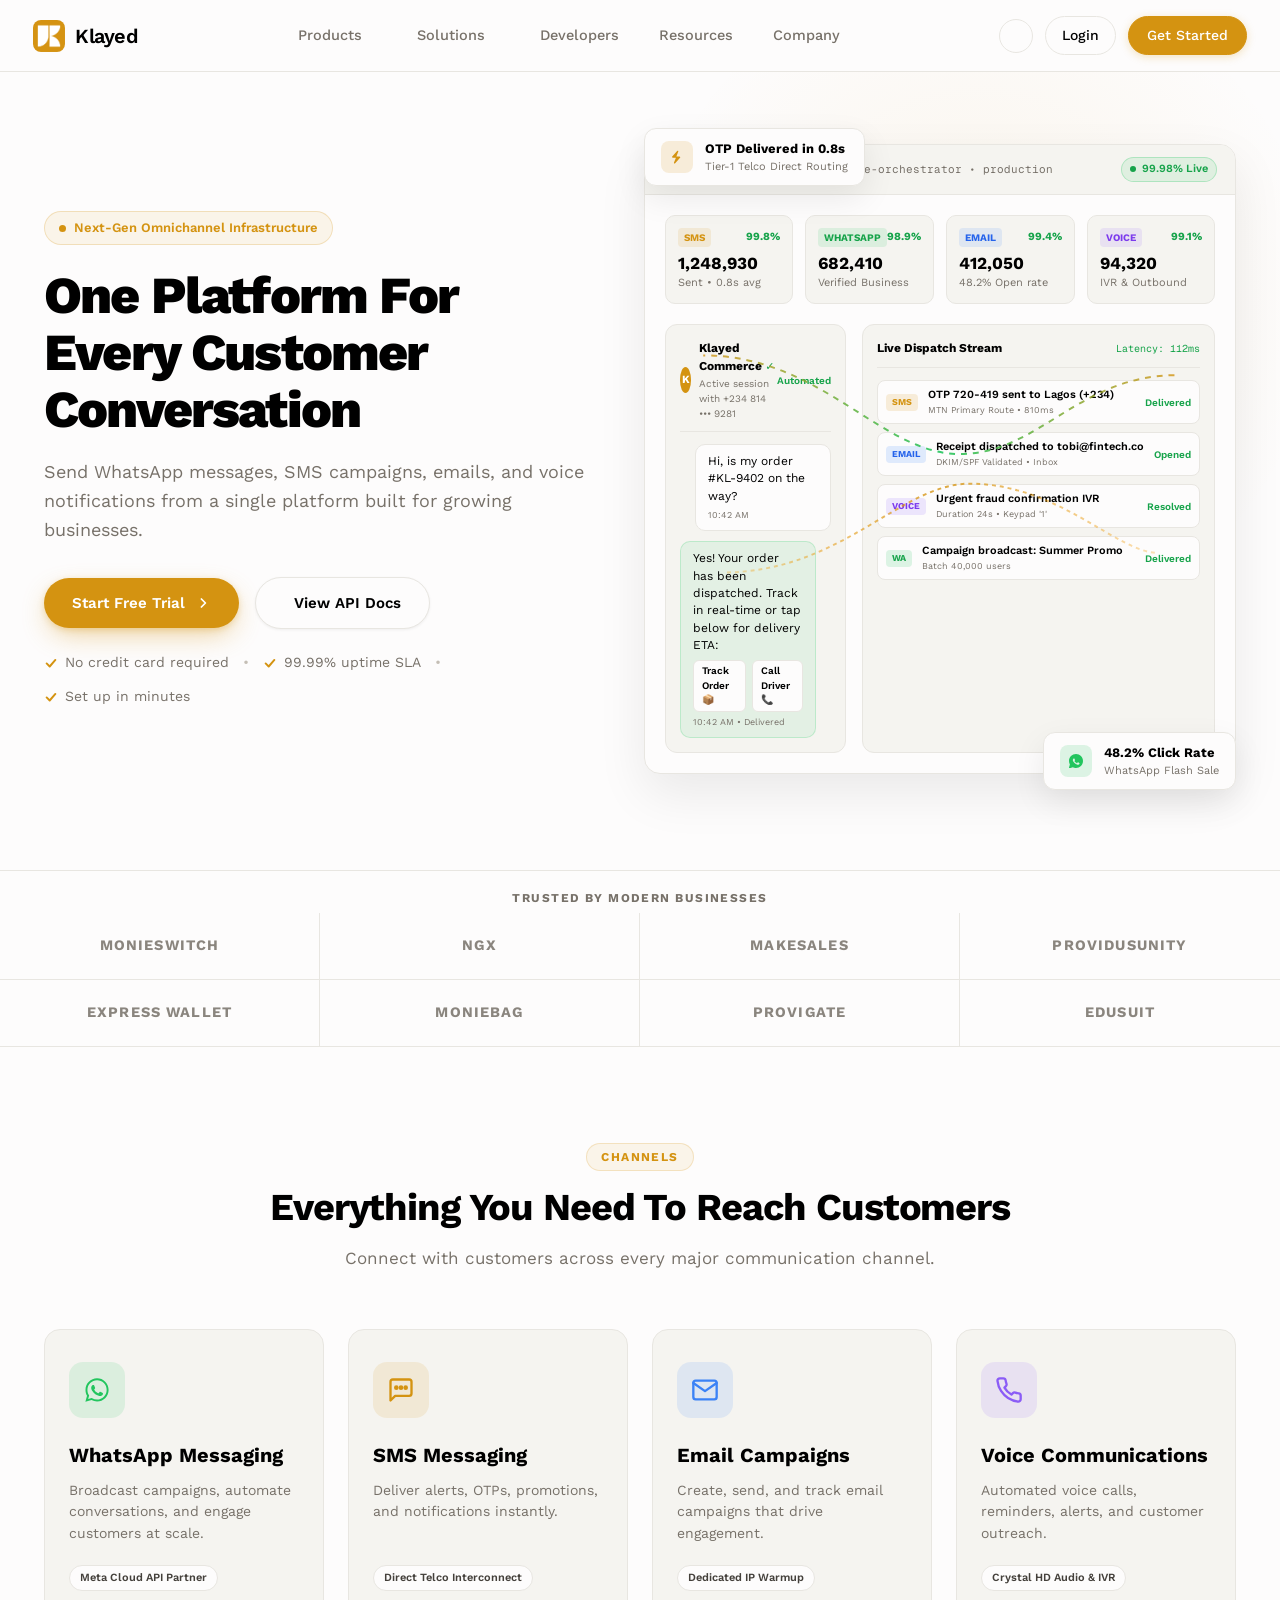
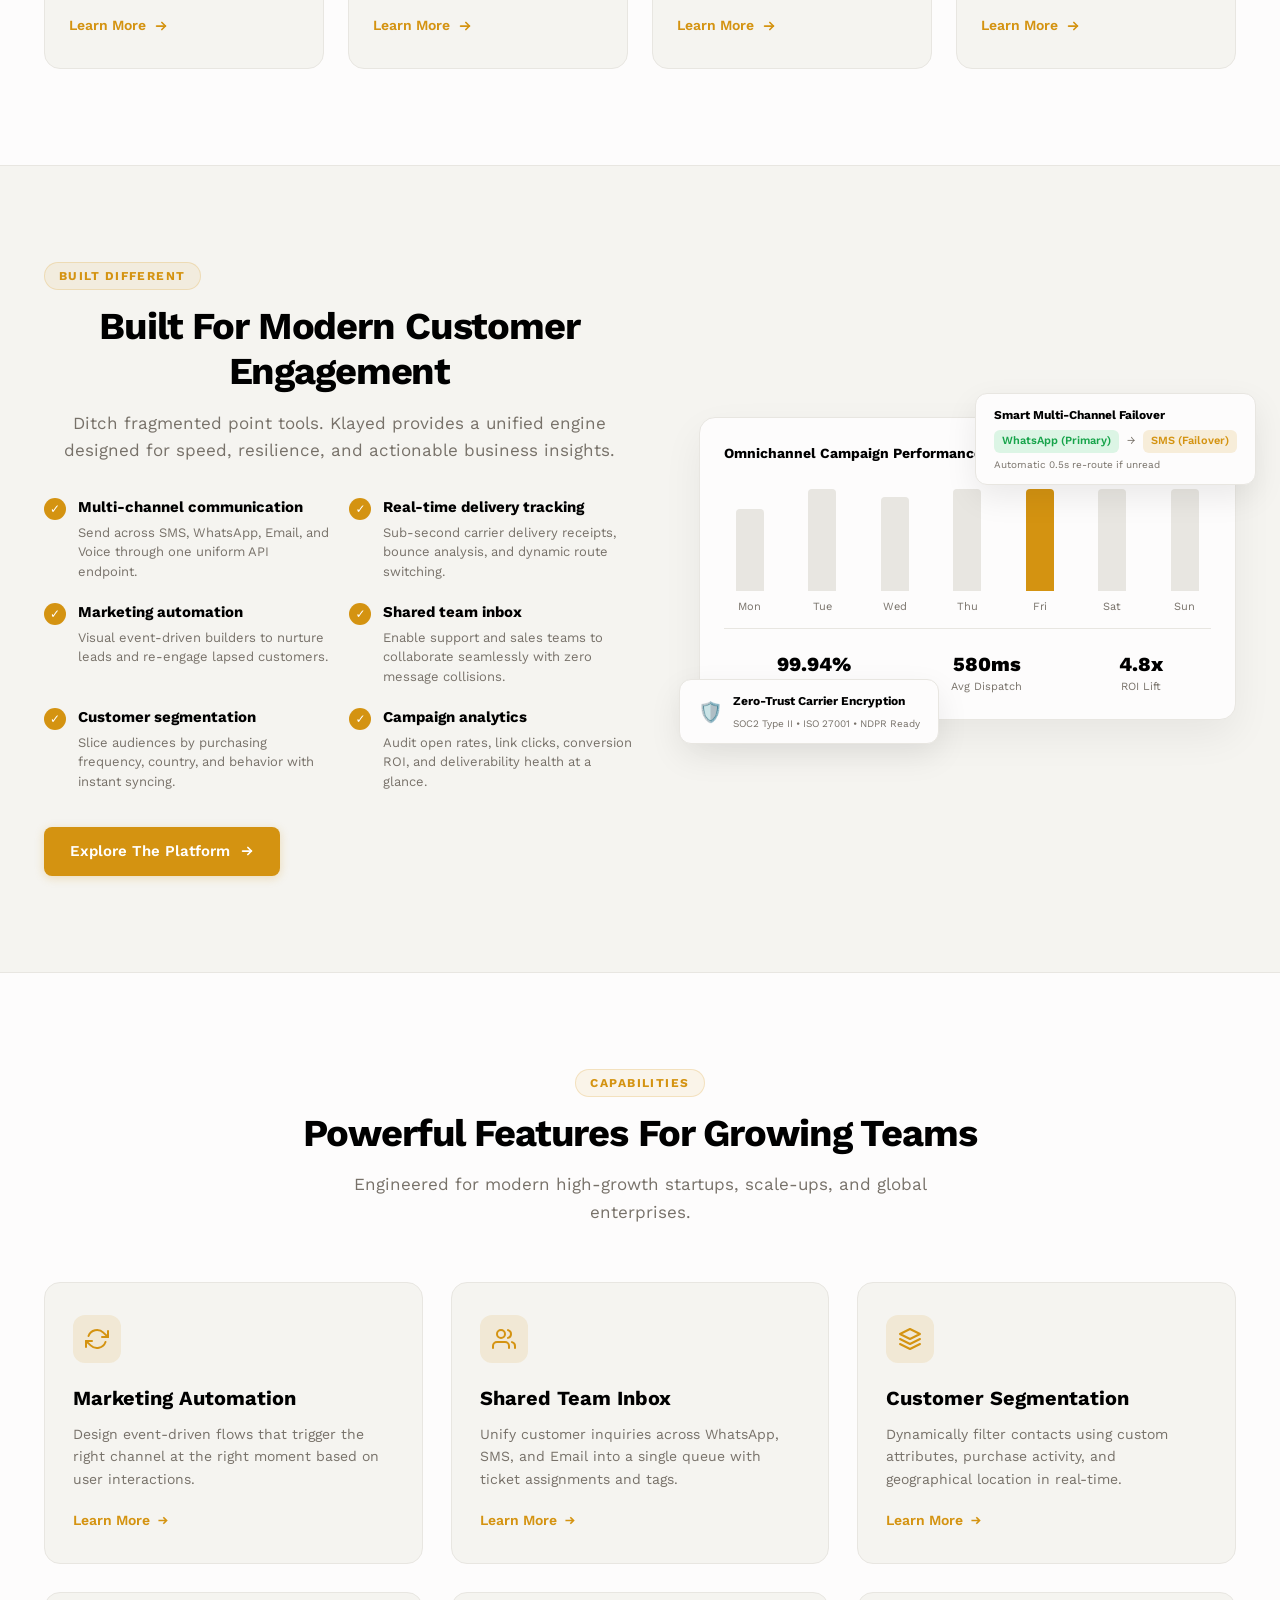
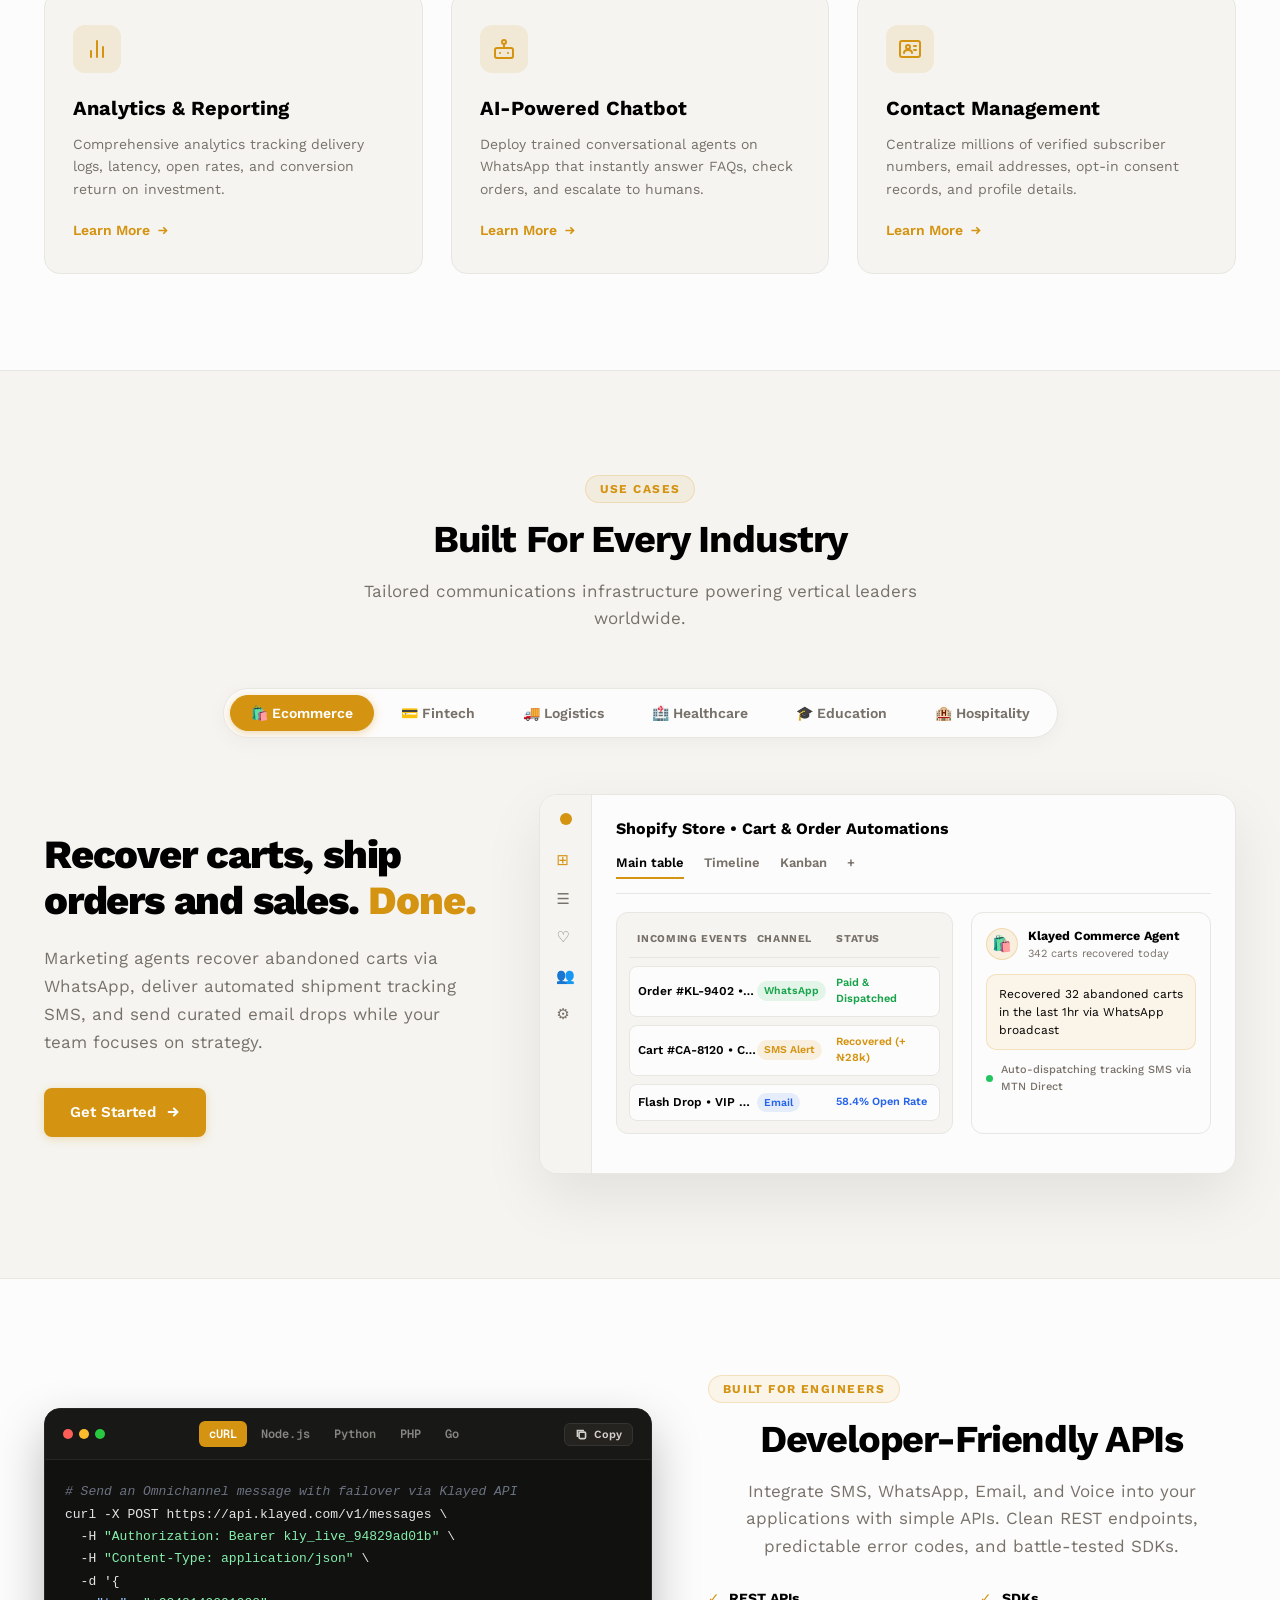
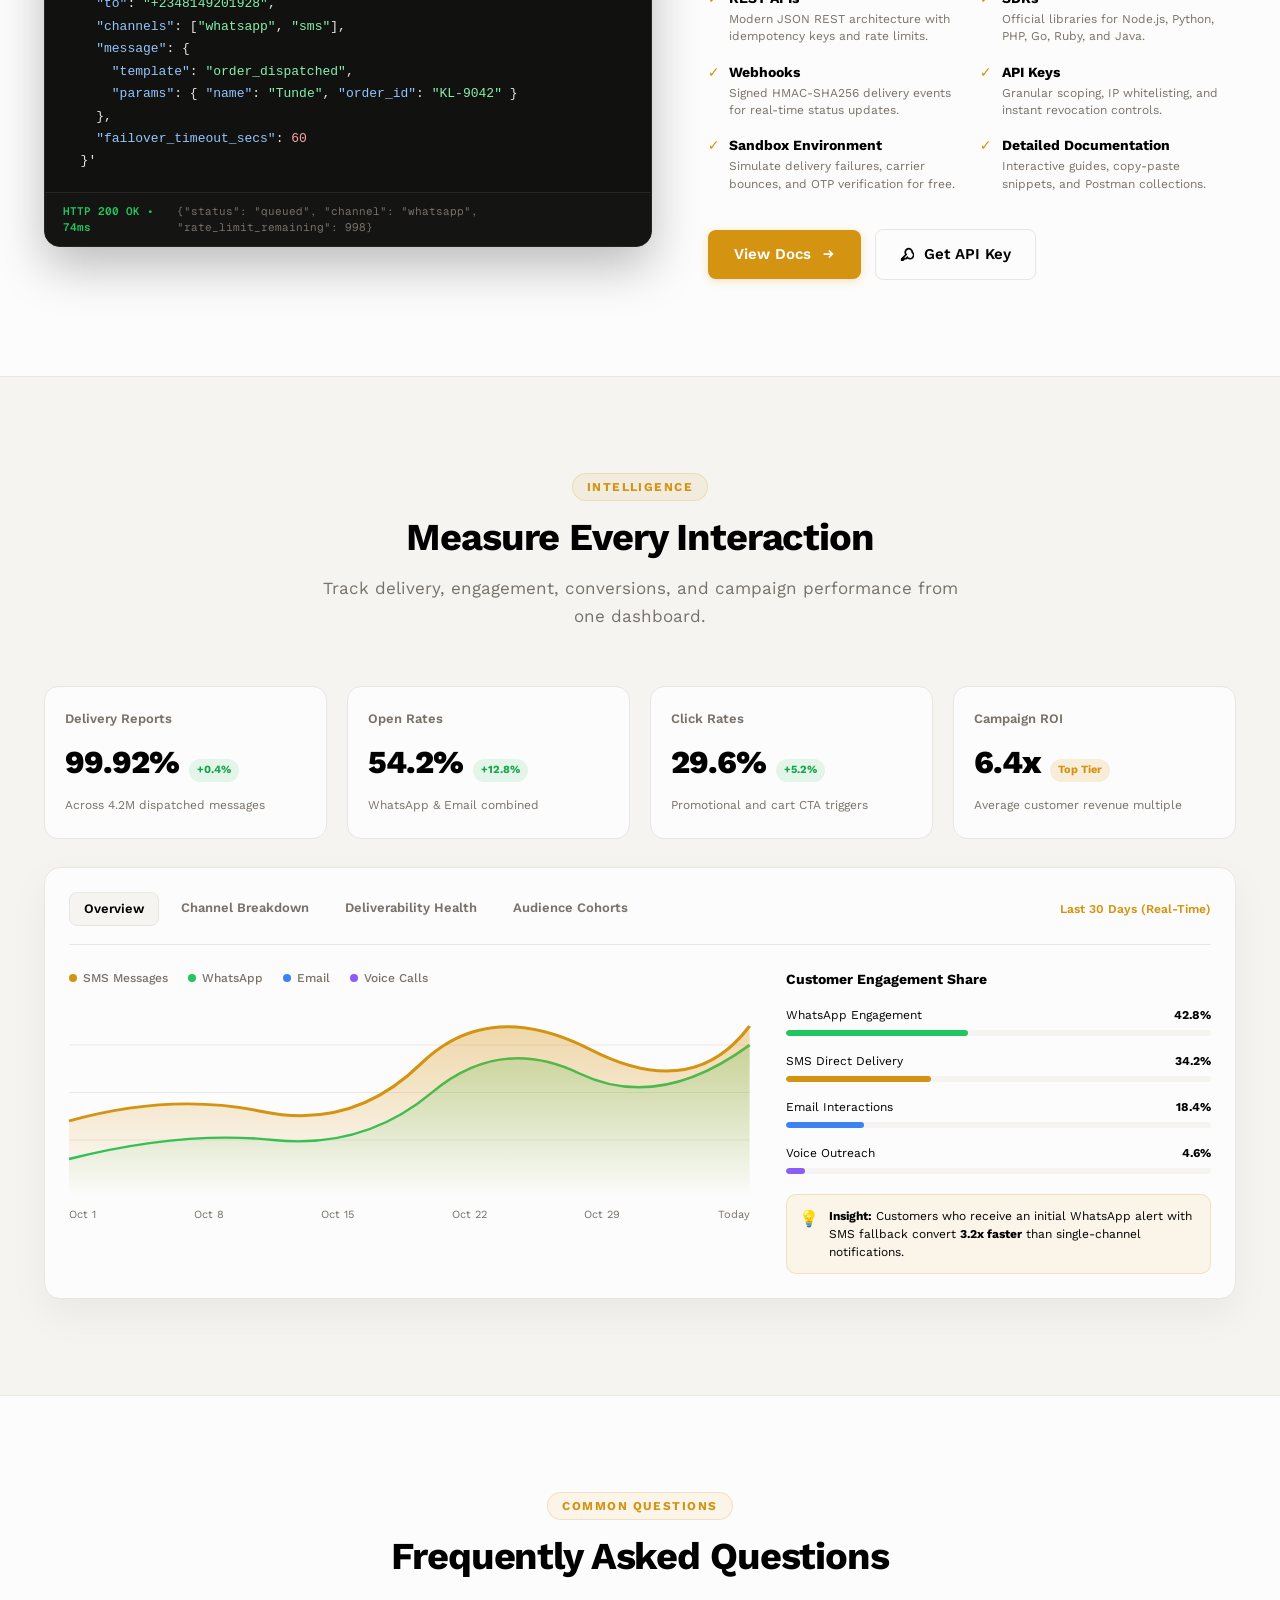
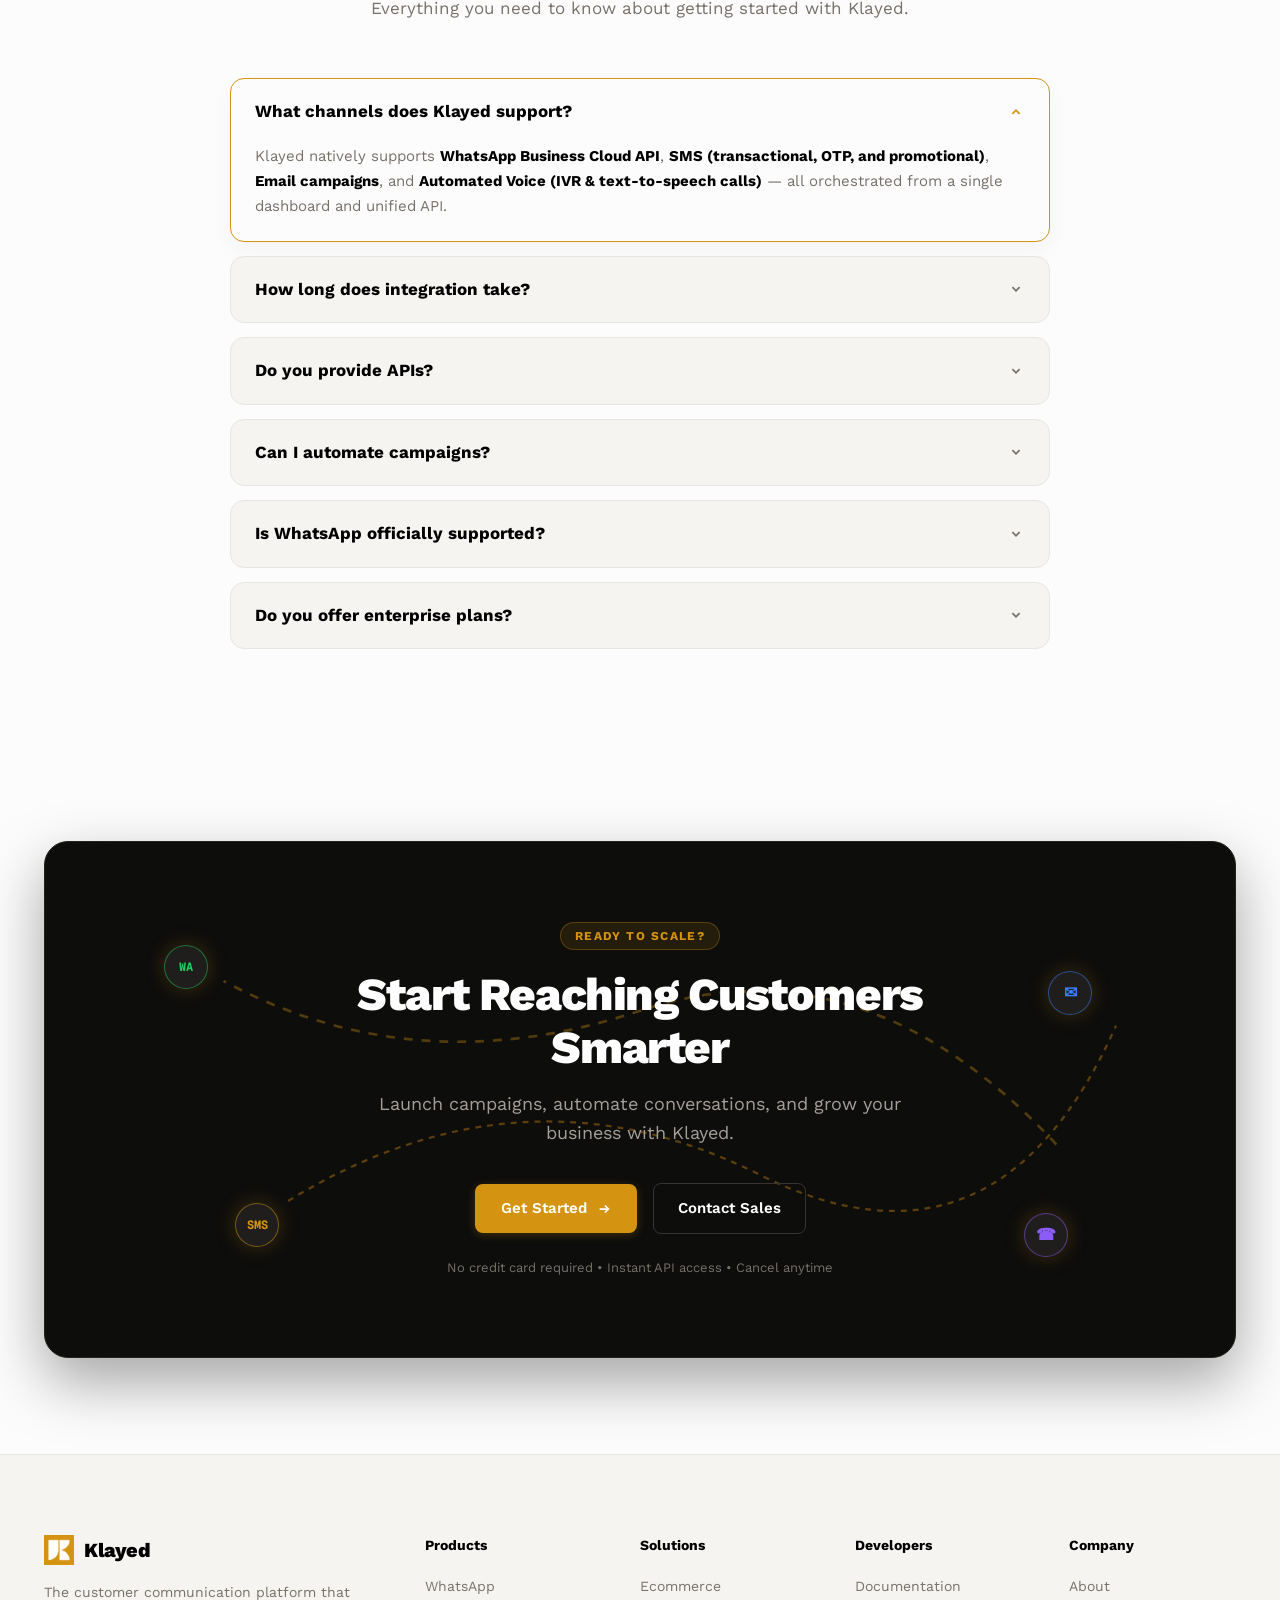
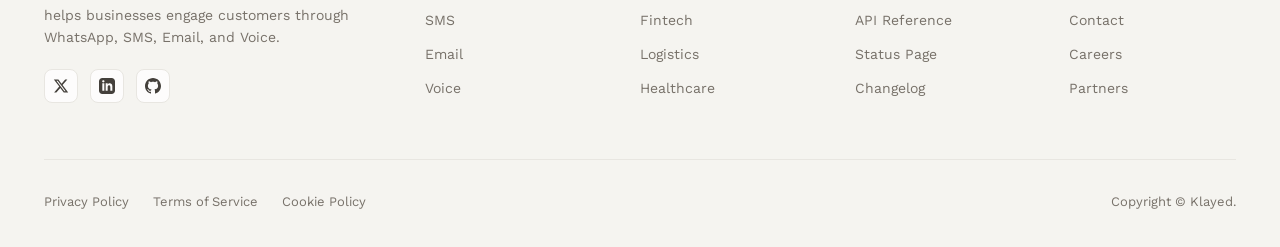
==== commit 7f2a892c: "feat(trusted): update logo placeholders to monieswitch, NGX, makesales, providusunity, express walle" ====
--- a/index.html
+++ b/index.html
@@ -19,7 +19,7 @@
   <link href="https://fonts.googleapis.com/css2?family=Caveat:wght@500;600&family=Geist+Mono:wght@400;500&family=Work+Sans:ital,wght@0,300;0,400;0,500;0,600;0,700;0,800;1,400&display=swap" rel="stylesheet">
 
   <link rel="stylesheet" href="https://use.hugeicons.com/font/icons.css">
-  <link rel="stylesheet" href="landing.css?v=20261008_07">
+  <link rel="stylesheet" href="landing.css?v=20261008_08">
   <script>
     (function() {
       try {
@@ -744,16 +744,14 @@
       <div class="trust-strip-container">
         <p class="trust-strip-label">Trusted by modern businesses</p>
         <div class="trust-logo-grid">
-          <div class="trust-logo-cell"><span class="trust-logo-text">FLUTTERWAVE</span></div>
-          <div class="trust-logo-cell"><span class="trust-logo-text">PAYSTACK</span></div>
-          <div class="trust-logo-cell"><span class="trust-logo-text">PIGGYVEST</span></div>
-          <div class="trust-logo-cell"><span class="trust-logo-text">CHOWDECK</span></div>
-          <div class="trust-logo-cell"><span class="trust-logo-text">MONIEPOINT</span></div>
-          <div class="trust-logo-cell"><span class="trust-logo-text">KUDA BANK</span></div>
-          <div class="trust-logo-cell"><span class="trust-logo-text">BAMBOO</span></div>
-          <div class="trust-logo-cell"><span class="trust-logo-text">HELIUM HEALTH</span></div>
-          <div class="trust-logo-cell"><span class="trust-logo-text">EDEN LIFE</span></div>
-          <div class="trust-logo-cell"><span class="trust-logo-text">RELIANCE HMO</span></div>
+          <div class="trust-logo-cell"><span class="trust-logo-text">MONIESWITCH</span></div>
+          <div class="trust-logo-cell"><span class="trust-logo-text">NGX</span></div>
+          <div class="trust-logo-cell"><span class="trust-logo-text">MAKESALES</span></div>
+          <div class="trust-logo-cell"><span class="trust-logo-text">PROVIDUSUNITY</span></div>
+          <div class="trust-logo-cell"><span class="trust-logo-text">EXPRESS WALLET</span></div>
+          <div class="trust-logo-cell"><span class="trust-logo-text">MONIEBAG</span></div>
+          <div class="trust-logo-cell"><span class="trust-logo-text">PROVIGATE</span></div>
+          <div class="trust-logo-cell"><span class="trust-logo-text">EDUSUIT</span></div>
         </div>
       </div>
     </section>
--- a/landing.css
+++ b/landing.css
@@ -2570,7 +2570,7 @@
 
 .trust-logo-grid {
   display: grid;
-  grid-template-columns: repeat(5, 1fr);
+  grid-template-columns: repeat(4, 1fr);
   width: 100%;
 }
 
@@ -2584,11 +2584,11 @@
   transition: background-color 0.2s ease;
 }
 
-.trust-logo-cell:nth-child(5n) {
+.trust-logo-cell:nth-child(4n) {
   border-right: none;
 }
 
-.trust-logo-cell:nth-child(-n+5) {
+.trust-logo-cell:nth-child(-n+4) {
   border-bottom: 1px solid var(--color-stone);
 }
 
@@ -8561,11 +8561,7 @@
   }
   
   .trust-logo-grid {
-    grid-template-columns: repeat(3, 1fr);
-  }
-  
-  .trust-logo-cell:nth-child(3n) {
-    border-right: none;
+    grid-template-columns: repeat(4, 1fr);
   }
   
   .testimonials-grid {
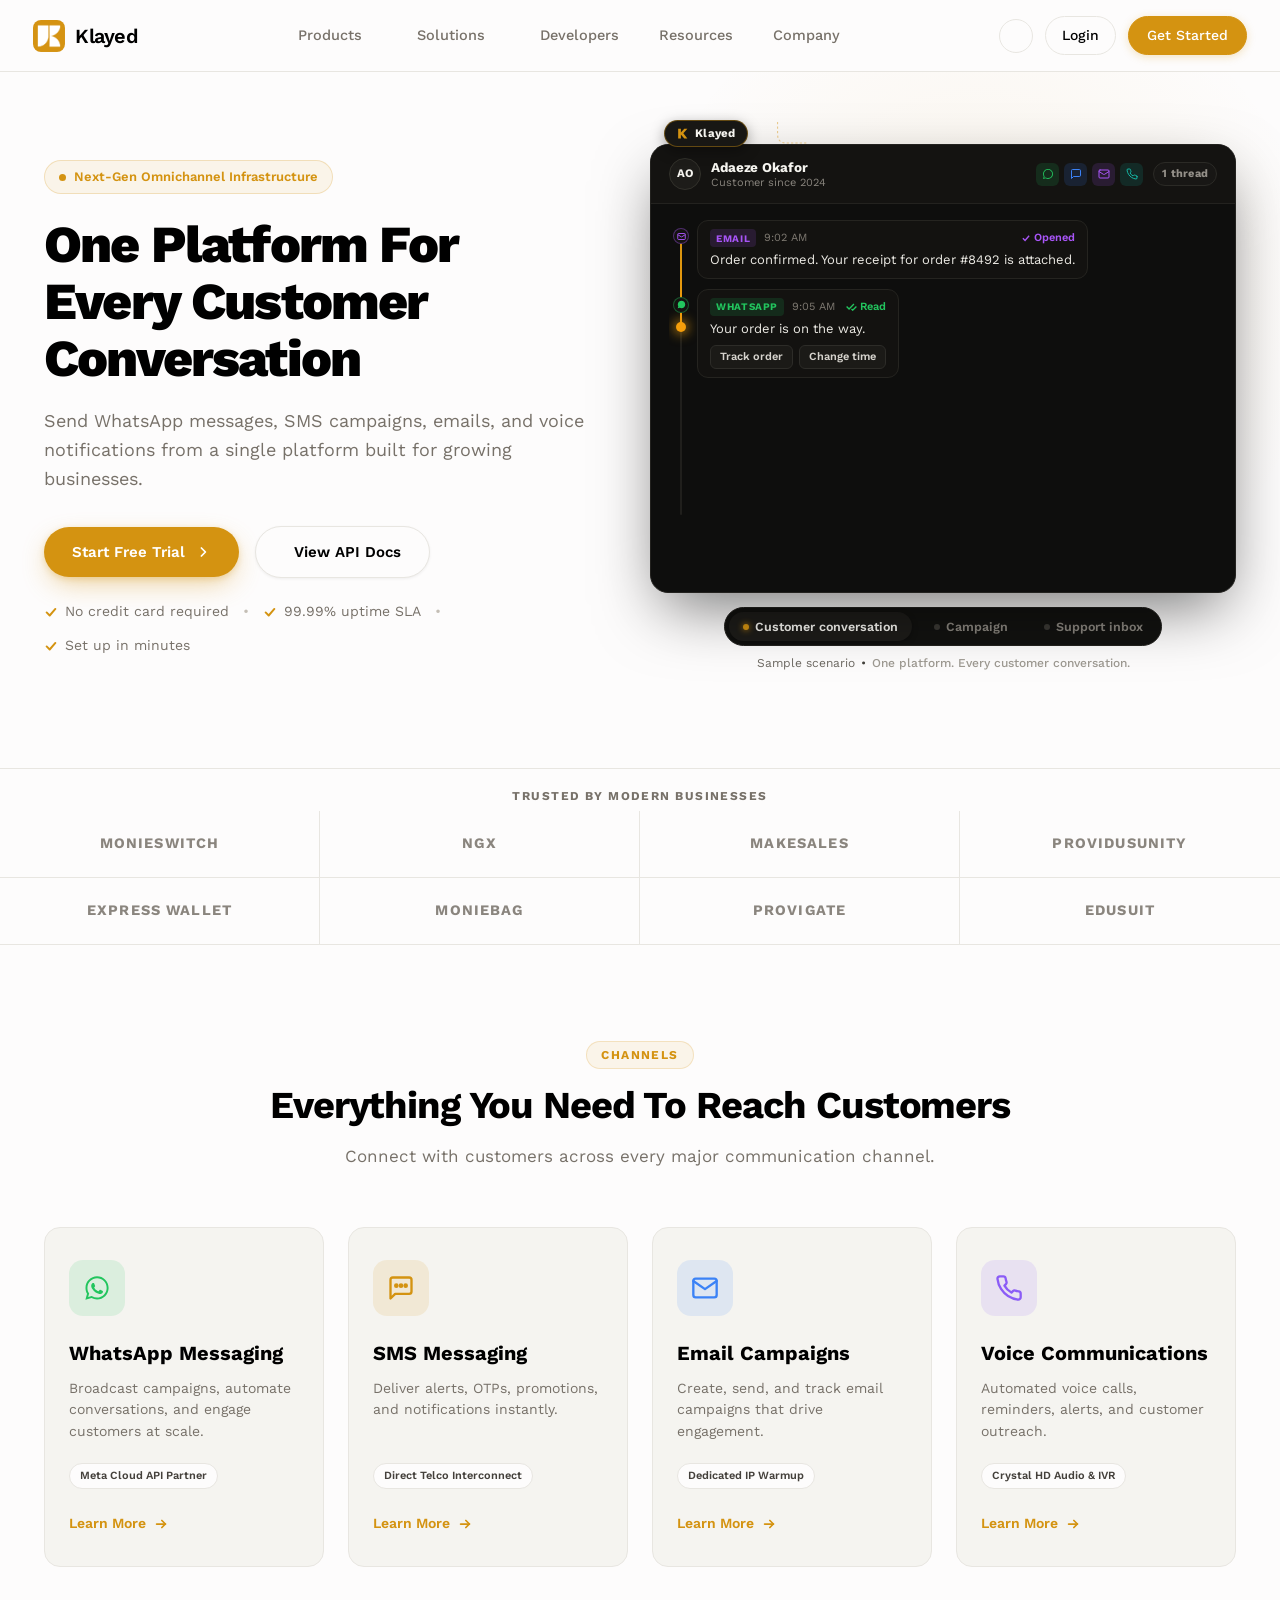
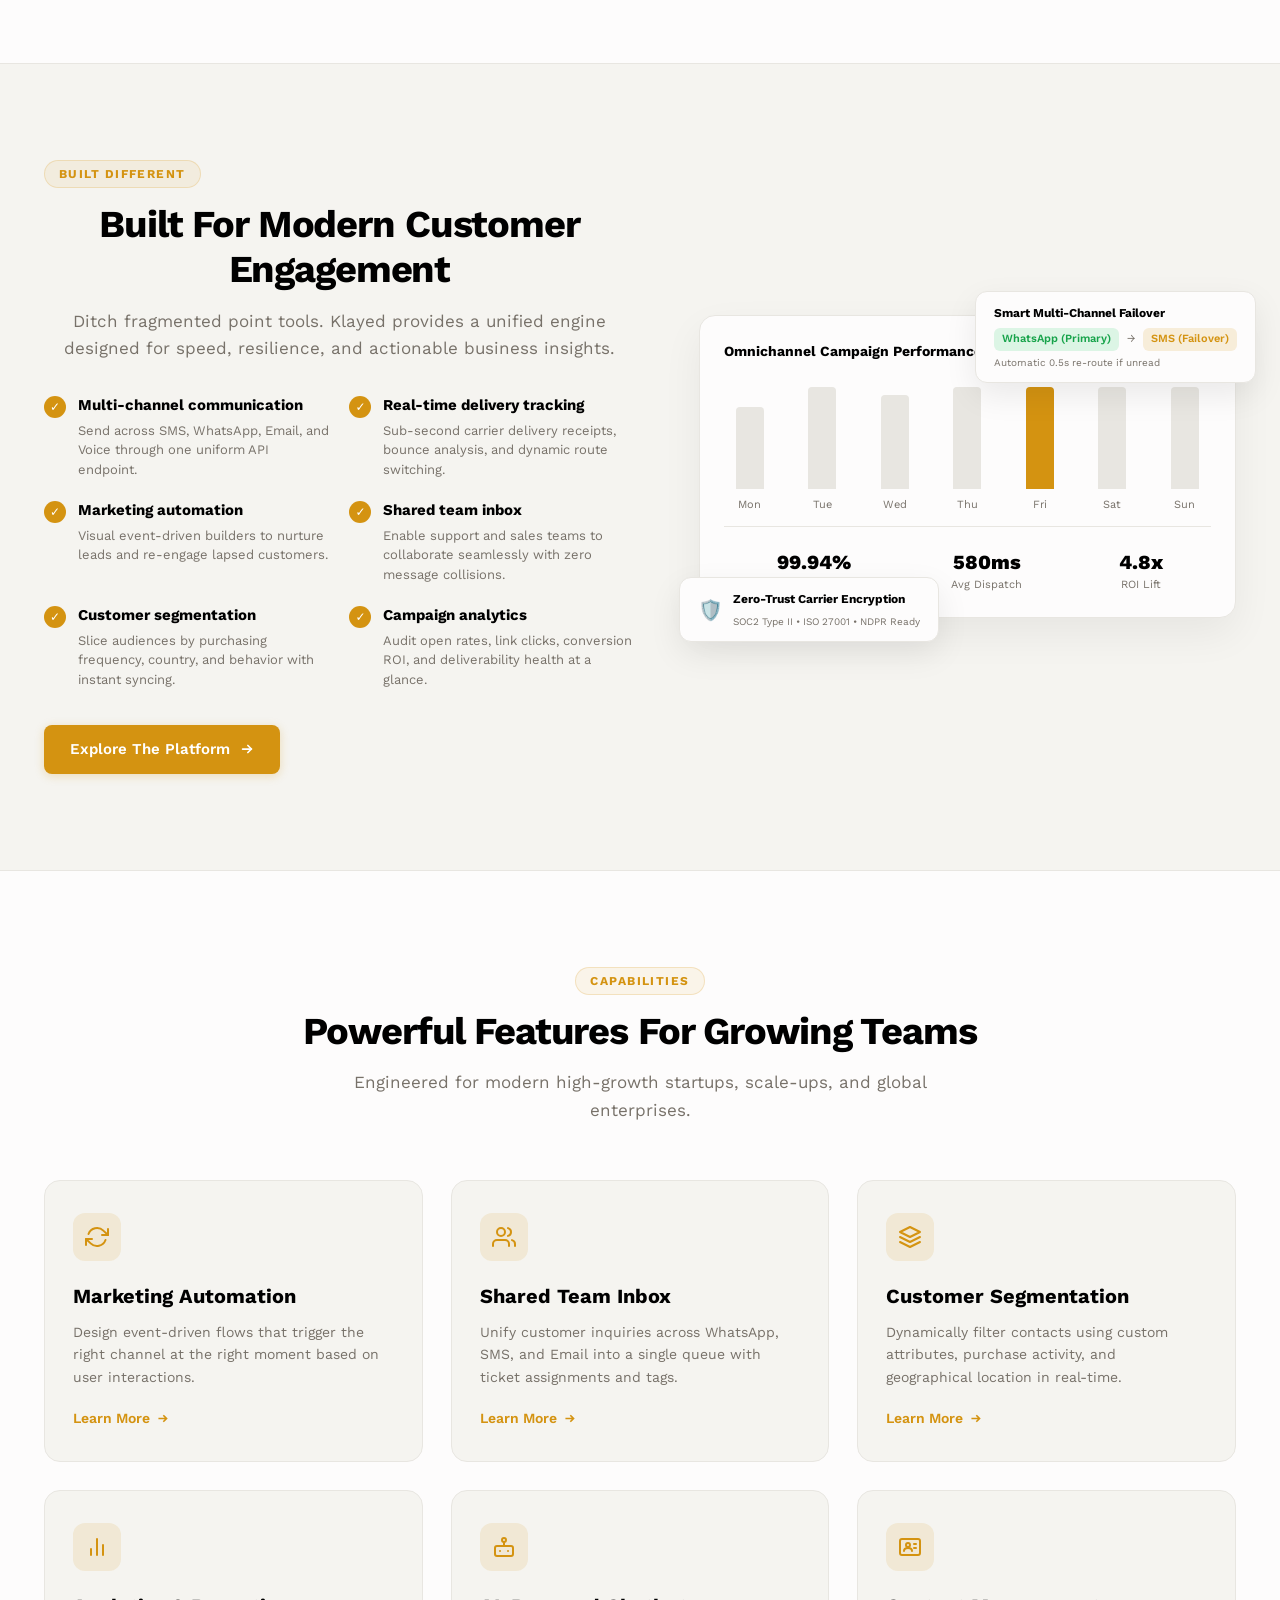
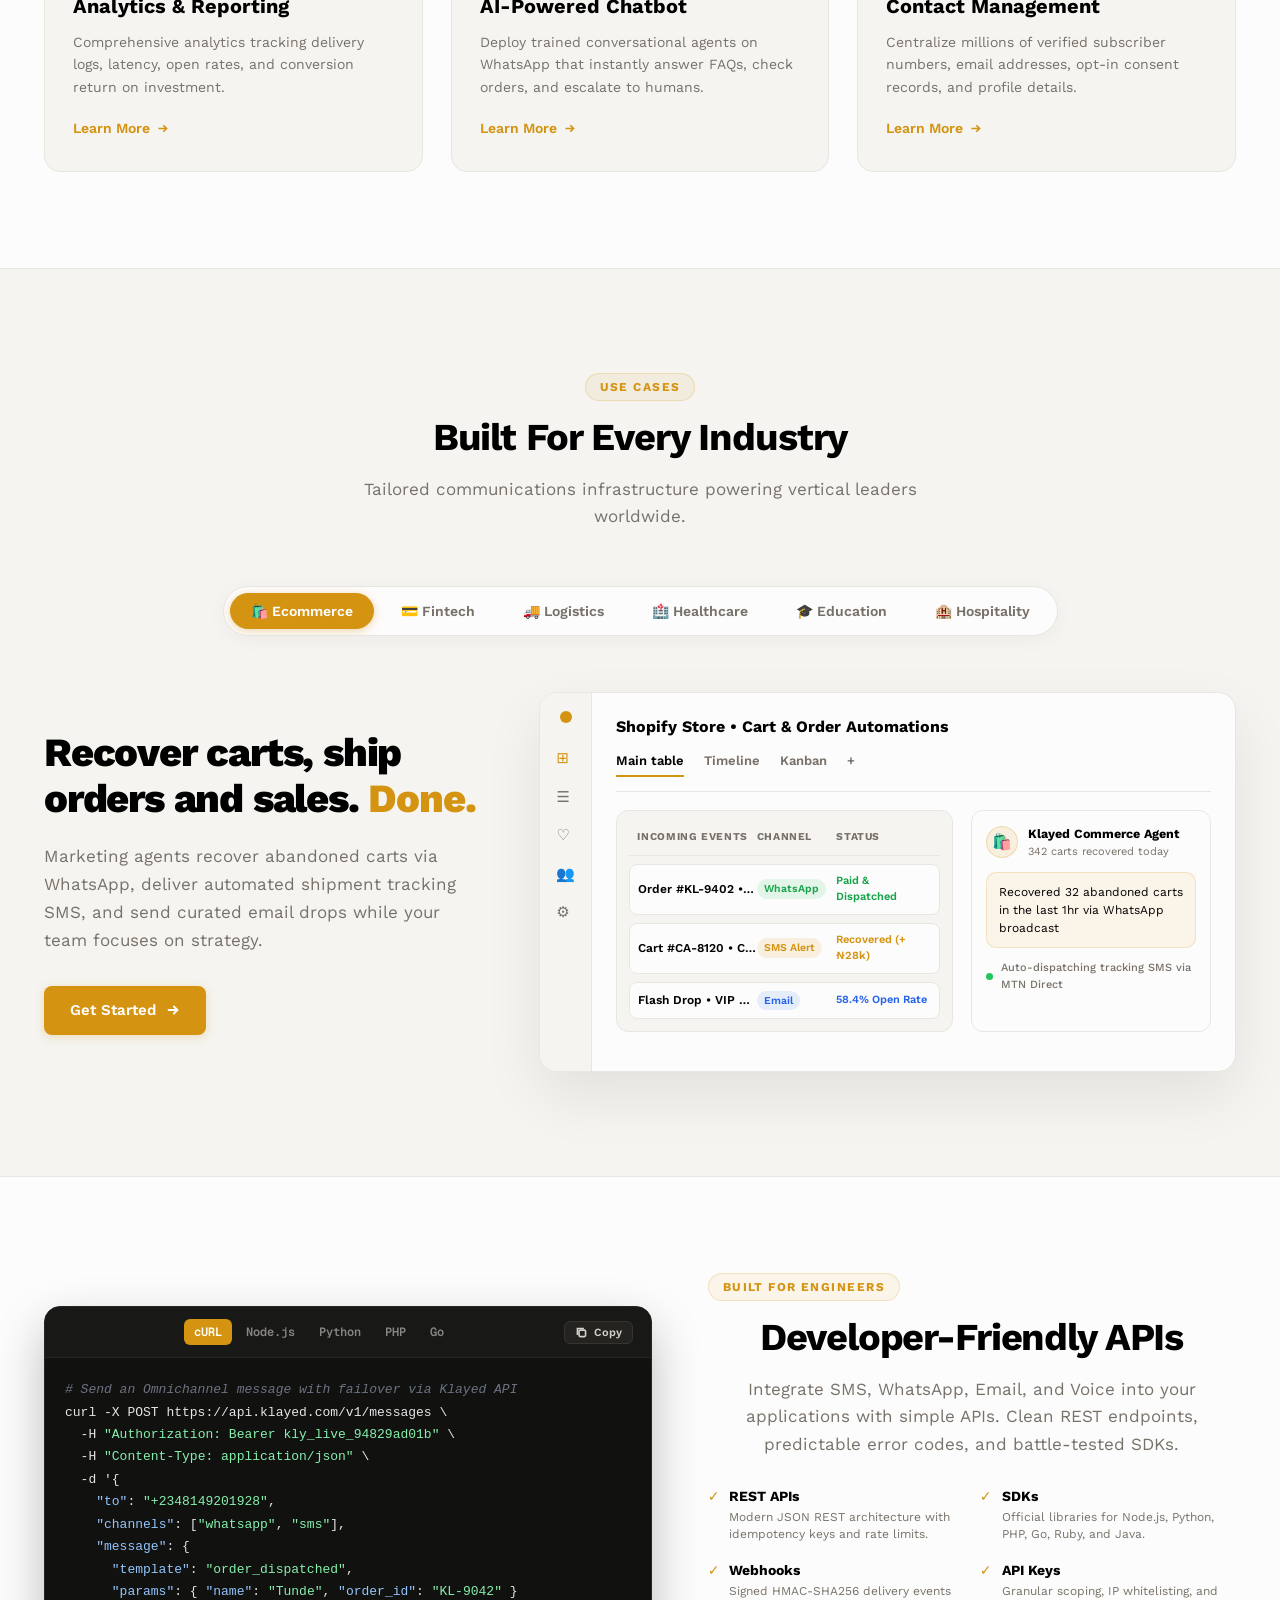
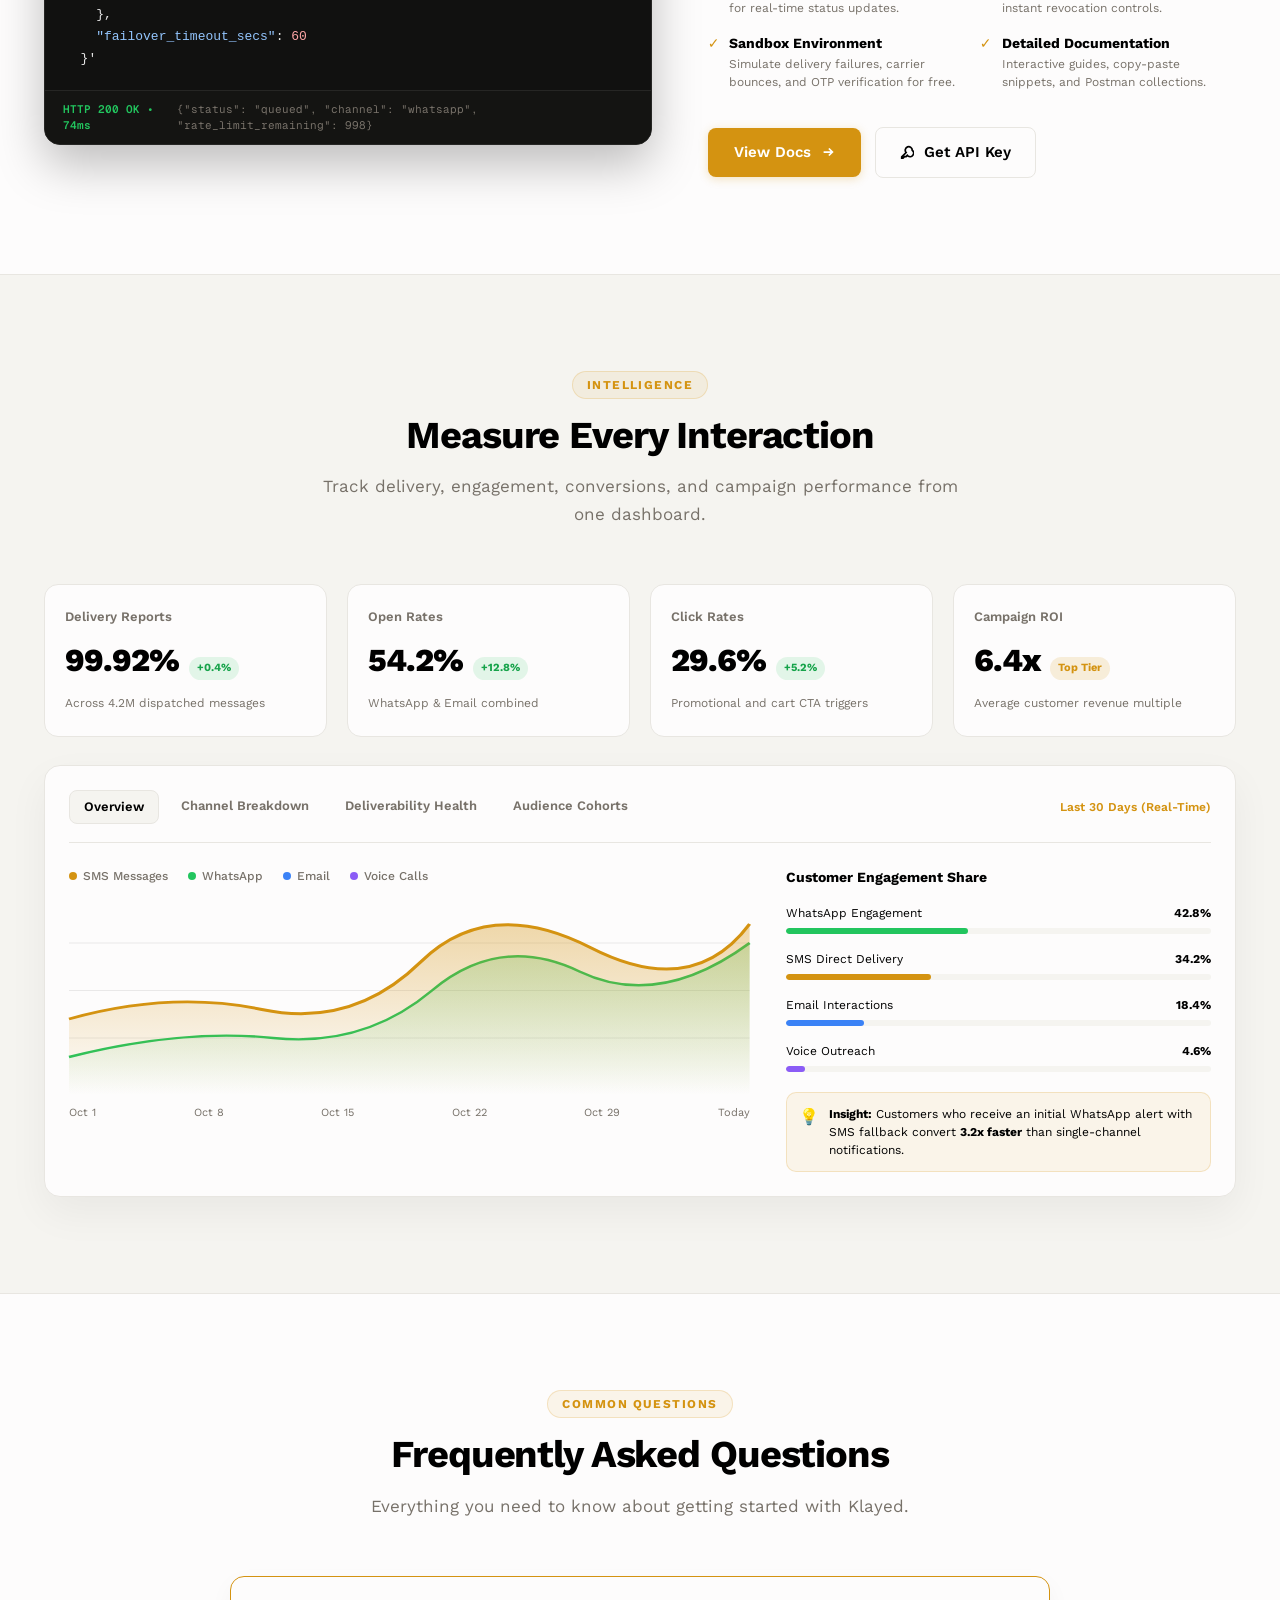
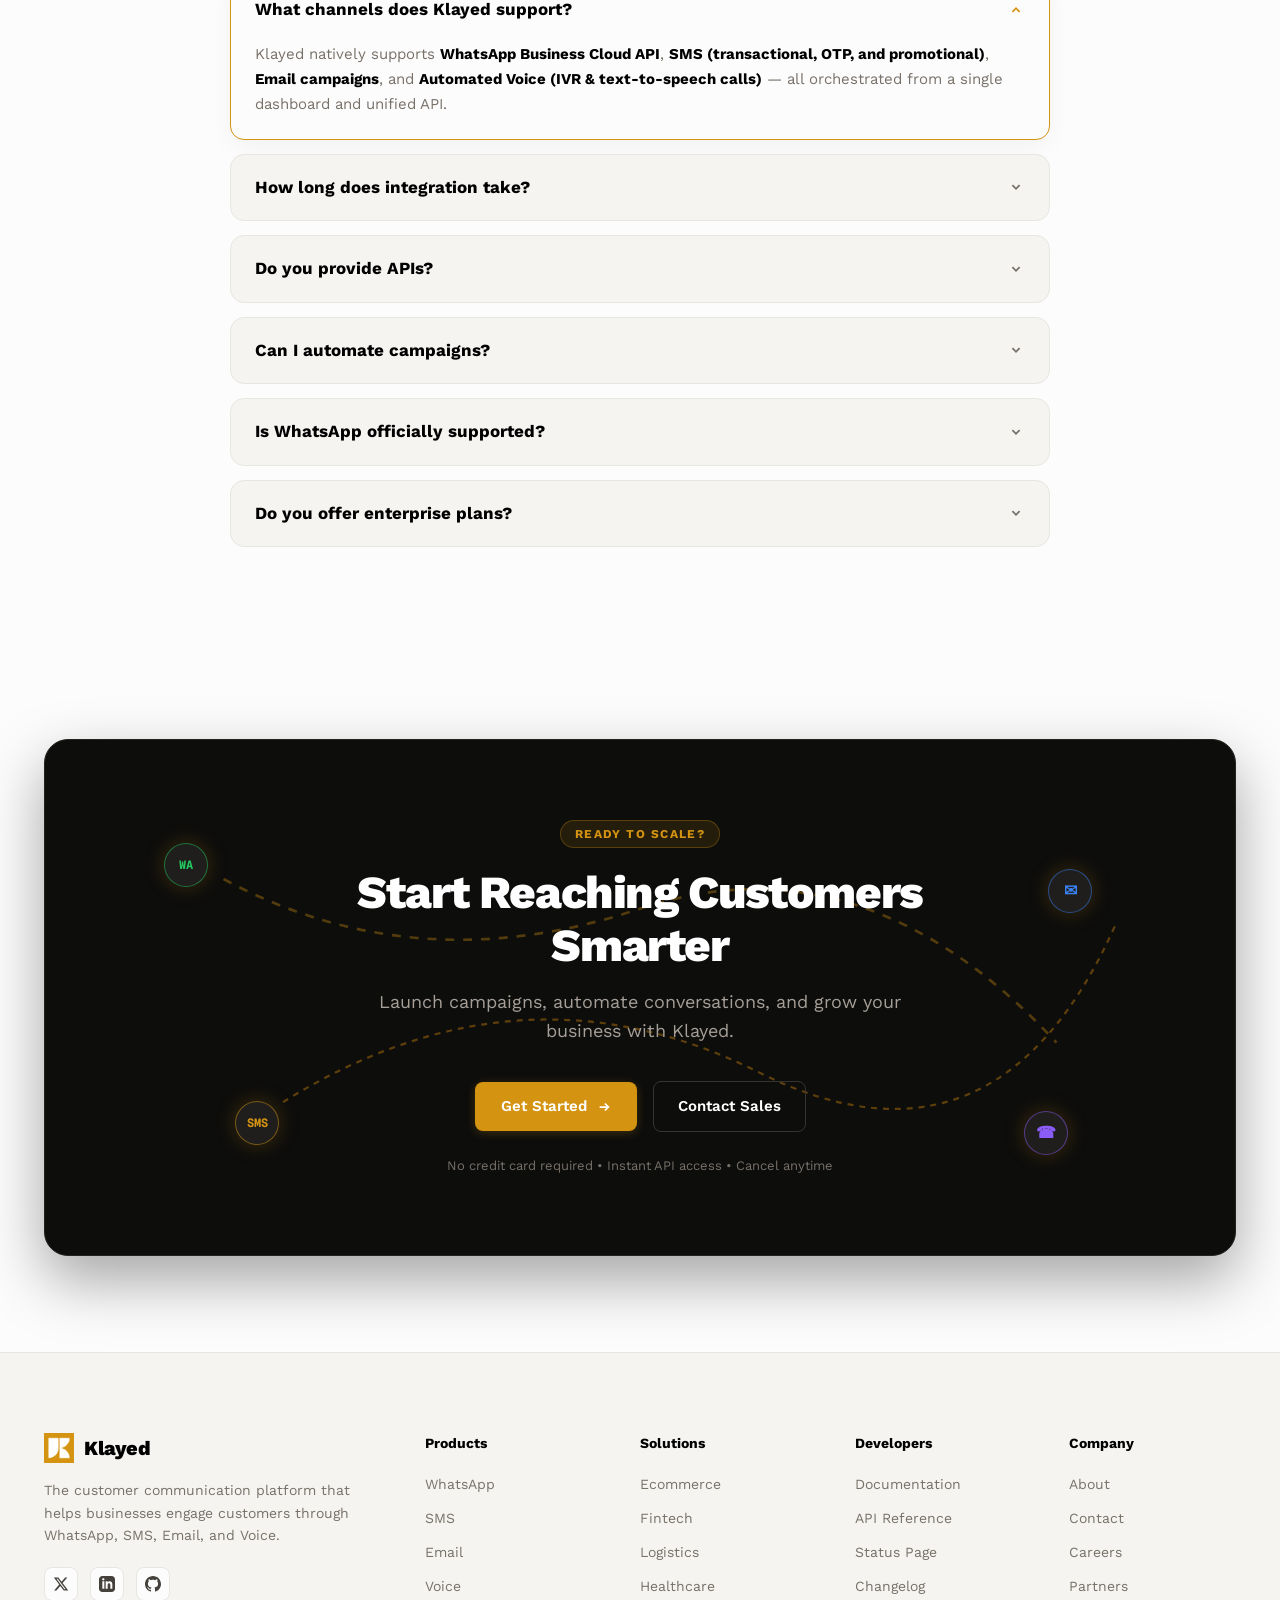
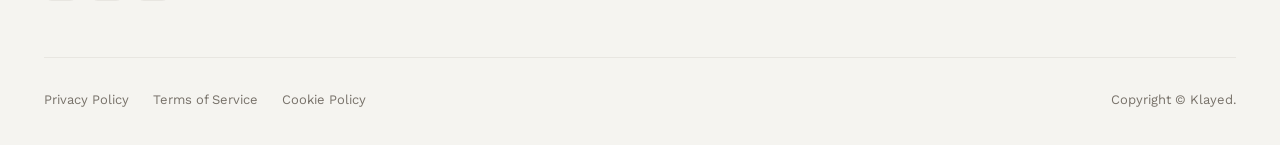
==== commit 6710419d: "feat(hero): replace mockup with One Customer, One Conversation animated visualization" ====
--- a/index.html
+++ b/index.html
@@ -19,7 +19,7 @@
   <link href="https://fonts.googleapis.com/css2?family=Caveat:wght@500;600&family=Geist+Mono:wght@400;500&family=Work+Sans:ital,wght@0,300;0,400;0,500;0,600;0,700;0,800;1,400&display=swap" rel="stylesheet">
 
   <link rel="stylesheet" href="https://use.hugeicons.com/font/icons.css">
-  <link rel="stylesheet" href="landing.css?v=20261008_08">
+  <link rel="stylesheet" href="landing.css?v=20261008_09">
   <script>
     (function() {
       try {
@@ -535,200 +535,384 @@
           </div>
         </div>
 
-        <!-- Hero Right Column: Large Futuristic Dashboard Mockup -->
+        <!-- Hero Right Column: One Customer, One Conversation Visual -->
         <div class="v2-hero-right">
-          <div class="v2-dashboard-stage">
+          <div class="klayed-hero-visual" id="hero-conversation-visual" role="region" aria-label="Animation showing one customer receiving email, WhatsApp, SMS and voice messages from a business, all in a single conversation on Klayed.">
             
-            <!-- Floating Pill 1: OTP Speed -->
-            <div class="v2-floating-pill v2-float-top-left">
-              <div class="v2-float-icon-box v2-icon-gold">
-                <svg viewBox="0 0 20 20" width="14" height="14" fill="currentColor">
-                  <path d="M11.3 1.05a1 1 0 0 0-1.12.2l-7 8a1 1 0 0 0 .75 1.66h4.55l-2.77 7.04a1 1 0 0 0 1.67 1.05l7-8a1 1 0 0 0-.75-1.66H9.08l2.77-7.04a1 1 0 0 0-.55-1.25z"/>
+            <!-- Top-Left Klayed Origin Connector Chip -->
+            <div class="khv-origin-badge" aria-hidden="true">
+              <div class="khv-origin-chip">
+                <svg viewBox="0 0 24 24" width="13" height="13" fill="#D49311">
+                  <path d="M4 3h5v7.2L15.3 3H21l-7.5 8.5L21 21h-5.7L9 13.8V21H4V3z"/>
                 </svg>
-              </div>
-              <div class="v2-float-info">
-                <span class="v2-float-primary">OTP Delivered in 0.8s</span>
-                <span class="v2-float-secondary">Tier-1 Telco Direct Routing</span>
-              </div>
-            </div>
-
-            <!-- Floating Pill 2: WhatsApp Conversion -->
-            <div class="v2-floating-pill v2-float-bottom-right">
-              <div class="v2-float-icon-box v2-icon-emerald">
-                <svg viewBox="0 0 20 20" width="14" height="14" fill="currentColor">
-                  <path d="M10 0C4.477 0 0 4.477 0 10c0 1.765.46 3.424 1.264 4.872L.055 19.34a.75.75 0 0 0 .937.937l4.468-1.209A9.957 9.957 0 0 0 10 20c5.523 0 10-4.477 10-10S15.523 0 10 0zm4.84 14.18c-.205.578-.992 1.085-1.609 1.15-.422.045-.972.082-2.825-.685-2.372-.98-3.905-3.385-4.024-3.542-.118-.158-.962-1.28-.962-2.44 0-1.16.608-1.733.824-1.97.215-.236.47-.295.627-.295.157 0 .314.002.45.008.145.008.337-.055.528.404.196.47.667 1.628.725 1.746.059.118.098.255.02.412-.079.157-.118.255-.235.392-.118.138-.247.308-.353.414-.118.118-.241.246-.104.482.138.235.61 1.004 1.309 1.627.9.803 1.658 1.052 1.894 1.17.235.118.373.098.51-.059.137-.157.588-.686.745-.921.157-.236.314-.197.53-.118.215.078 1.372.647 1.607.765.236.117.393.176.451.274.059.098.059.569-.146 1.147z"/>
-                </svg>
-              </div>
-              <div class="v2-float-info">
-                <span class="v2-float-primary">48.2% Click Rate</span>
-                <span class="v2-float-secondary">WhatsApp Flash Sale</span>
-              </div>
-            </div>
-
-            <!-- Glowing multi-channel connector lines (SVG) -->
-            <svg class="v2-connector-svg" viewBox="0 0 600 450" fill="none" aria-hidden="true">
-              <path d="M 60 120 C 180 120, 240 220, 320 220 C 400 220, 440 140, 540 140" stroke="url(#connector-gradient)" stroke-width="2" stroke-dasharray="6 6" class="v2-line-pulse"/>
-              <path d="M 80 340 C 200 340, 260 250, 330 250 C 420 250, 480 320, 520 320" stroke="url(#connector-gradient-gold)" stroke-width="2" stroke-dasharray="4 4" class="v2-line-pulse-alt"/>
-              <defs>
-                <linearGradient id="connector-gradient" x1="0%" y1="0%" x2="100%" y2="0%">
-                  <stop offset="0%" stop-color="#D49311" stop-opacity="0.8"/>
-                  <stop offset="50%" stop-color="#22C55E" stop-opacity="0.9"/>
-                  <stop offset="100%" stop-color="#D49311" stop-opacity="0.8"/>
-                </linearGradient>
-                <linearGradient id="connector-gradient-gold" x1="0%" y1="0%" x2="100%" y2="0%">
-                  <stop offset="0%" stop-color="#F59E0B" stop-opacity="0.3"/>
-                  <stop offset="50%" stop-color="#D49311" stop-opacity="0.8"/>
-                  <stop offset="100%" stop-color="#F59E0B" stop-opacity="0.3"/>
-                </linearGradient>
-              </defs>
-            </svg>
-
-            <!-- Main Dashboard Frame -->
-            <div class="v2-dash-window">
+                <span>Klayed</span>
+              </div>
+              <svg class="khv-origin-connector" viewBox="0 0 80 32" fill="none" preserveAspectRatio="none">
+                <path d="M 38 0 V 16 Q 38 28 50 28 H 78" stroke="rgba(212, 147, 17, 0.45)" stroke-width="1.5" stroke-dasharray="3 3"/>
+              </svg>
+            </div>
+
+            <!-- The Main Conversation Card -->
+            <div class="khv-card" id="khv-main-card">
               
-              <!-- Dashboard Chrome Bar -->
-              <div class="v2-dash-header">
-                <div class="v2-dash-dots">
-                  <span class="v2-dash-dot v2-dot-red"></span>
-                  <span class="v2-dash-dot v2-dot-amber"></span>
-                  <span class="v2-dash-dot v2-dot-green"></span>
-                </div>
-                <div class="v2-dash-titlebar">
-                  <span class="v2-dash-title-icon">⚡</span>
-                  <span class="v2-dash-title-text">klayed-live-orchestrator • production</span>
-                </div>
-                <div class="v2-dash-status-pill">
-                  <span class="v2-live-pulse-dot"></span>
-                  <span>99.98% Live</span>
-                </div>
-              </div>
-
-              <!-- Dashboard Body Grid -->
-              <div class="v2-dash-body">
+              <!-- Card Top Bar: Customer Profile + Channel Icons + "1 thread" -->
+              <div class="khv-topbar">
+                <div class="khv-customer-profile">
+                  <div class="khv-avatar" aria-hidden="true">AO</div>
+                  <div class="khv-customer-meta">
+                    <span class="khv-customer-name">Adaeze Okafor</span>
+                    <span class="khv-customer-sub">Customer since 2024</span>
+                  </div>
+                </div>
+
+                <div class="khv-thread-indicator">
+                  <div class="khv-channel-icons-row" id="khv-topbar-channels">
+                    <span class="khv-ch-icon khv-wa" title="WhatsApp" aria-label="WhatsApp">
+                      <svg viewBox="0 0 24 24" width="12" height="12" fill="currentColor">
+                        <path d="M12.04 2C6.58 2 2.13 6.45 2.13 11.91c0 1.75.46 3.45 1.32 4.95L2.05 22l5.25-1.38c1.45.79 3.08 1.21 4.74 1.21 5.46 0 9.91-4.45 9.91-9.91 0-2.65-1.03-5.14-2.9-7.01A9.87 9.87 0 0 0 12.04 2zm0 18.15c-1.48 0-2.93-.39-4.19-1.14l-.3-.18-3.12.82.83-3.04-.2-.32c-.82-1.3-1.25-2.82-1.25-4.38 0-4.54 3.69-8.23 8.23-8.23 2.21 0 4.27.86 5.83 2.42 1.55 1.56 2.41 3.62 2.41 5.82 0 4.54-3.7 8.22-8.24 8.22z"/>
+                      </svg>
+                    </span>
+                    <span class="khv-ch-icon khv-sms" title="SMS" aria-label="SMS">
+                      <svg viewBox="0 0 24 24" width="12" height="12" fill="none" stroke="currentColor" stroke-width="2" stroke-linecap="round" stroke-linejoin="round">
+                        <path d="M21 15a2 2 0 0 1-2 2H7l-4 4V5a2 2 0 0 1 2-2h14a2 2 0 0 1 2 2z"/>
+                      </svg>
+                    </span>
+                    <span class="khv-ch-icon khv-email" title="Email" aria-label="Email">
+                      <svg viewBox="0 0 24 24" width="12" height="12" fill="none" stroke="currentColor" stroke-width="2" stroke-linecap="round" stroke-linejoin="round">
+                        <rect x="2" y="4" width="20" height="16" rx="2"/>
+                        <path d="m22 7-8.97 5.7a1.94 1.94 0 0 1-2.06 0L2 7"/>
+                      </svg>
+                    </span>
+                    <span class="khv-ch-icon khv-voice" title="Voice" aria-label="Voice">
+                      <svg viewBox="0 0 24 24" width="12" height="12" fill="none" stroke="currentColor" stroke-width="2" stroke-linecap="round" stroke-linejoin="round">
+                        <path d="M22 16.92v3a2 2 0 0 1-2.18 2 19.79 19.79 0 0 1-8.63-3.07 19.5 19.5 0 0 1-6-6 19.79 19.79 0 0 1-3.07-8.67A2 2 0 0 1 4.11 2h3a2 2 0 0 1 2 1.72 12.84 12.84 0 0 0 .7 2.81 2 2 0 0 1-.45 2.11L8.09 9.91a16 16 0 0 0 6 6l1.27-1.27a2 2 0 0 1 2.11-.45 12.84 12.84 0 0 0 2.81.7A2 2 0 0 1 22 16.92z"/>
+                      </svg>
+                    </span>
+                  </div>
+                  <span class="khv-thread-badge">1 thread</span>
+                </div>
+              </div>
+
+              <!-- Stage Views (Cross-fading) -->
+              <div class="khv-stage">
                 
-                <!-- Metrics Bar: SMS, Email, WhatsApp, Voice -->
-                <div class="v2-dash-stats-row">
-                  <div class="v2-stat-tile">
-                    <div class="v2-stat-tile-top">
-                      <span class="v2-ch-tag v2-tag-sms">SMS</span>
-                      <span class="v2-stat-percent">99.8%</span>
-                    </div>
-                    <div class="v2-stat-tile-val">1,248,930</div>
-                    <div class="v2-stat-tile-sub">Sent • 0.8s avg</div>
-                  </div>
-
-                  <div class="v2-stat-tile">
-                    <div class="v2-stat-tile-top">
-                      <span class="v2-ch-tag v2-tag-wa">WhatsApp</span>
-                      <span class="v2-stat-percent">98.9%</span>
-                    </div>
-                    <div class="v2-stat-tile-val">682,410</div>
-                    <div class="v2-stat-tile-sub">Verified Business</div>
-                  </div>
-
-                  <div class="v2-stat-tile">
-                    <div class="v2-stat-tile-top">
-                      <span class="v2-ch-tag v2-tag-mail">Email</span>
-                      <span class="v2-stat-percent">99.4%</span>
-                    </div>
-                    <div class="v2-stat-tile-val">412,050</div>
-                    <div class="v2-stat-tile-sub">48.2% Open rate</div>
-                  </div>
-
-                  <div class="v2-stat-tile">
-                    <div class="v2-stat-tile-top">
-                      <span class="v2-ch-tag v2-tag-voice">Voice</span>
-                      <span class="v2-stat-percent">99.1%</span>
-                    </div>
-                    <div class="v2-stat-tile-val">94,320</div>
-                    <div class="v2-stat-tile-sub">IVR &amp; Outbound</div>
-                  </div>
-                </div>
-
-                <!-- Two-Column Preview inside Dashboard -->
-                <div class="v2-dash-split-views">
-                  
-                  <!-- Left: Interactive WhatsApp & SMS Conversations -->
-                  <div class="v2-chat-stream-box">
-                    <div class="v2-chat-box-header">
-                      <div class="v2-sender-info">
-                        <div class="v2-sender-avatar">K</div>
-                        <div>
-                          <div class="v2-sender-name">Klayed Commerce <span class="v2-verified-check">✓</span></div>
-                          <div class="v2-sender-sub">Active session with +234 814 ••• 9281</div>
-                        </div>
-                      </div>
-                      <span class="v2-status-online">Automated</span>
-                    </div>
-
-                    <div class="v2-chat-bubbles-wrap">
-                      <div class="v2-bubble v2-bubble-user">
-                        <div class="v2-bubble-text">Hi, is my order #KL-9402 on the way?</div>
-                        <span class="v2-bubble-time">10:42 AM</span>
-                      </div>
-                      <div class="v2-bubble v2-bubble-bot">
-                        <div class="v2-bubble-text">
-                          Yes! Your order has been dispatched. Track in real-time or tap below for delivery ETA:
-                        </div>
-                        <div class="v2-bubble-actions">
-                          <span class="v2-action-chip">Track Order 📦</span>
-                          <span class="v2-action-chip">Call Driver 📞</span>
-                        </div>
-                        <span class="v2-bubble-time">10:42 AM • Delivered</span>
-                      </div>
-                    </div>
-                  </div>
-
-                  <!-- Right: Real-Time Live Activity Feed & Voice Logs -->
-                  <div class="v2-feed-stream-box">
-                    <div class="v2-feed-box-header">
-                      <span class="v2-feed-title">Live Dispatch Stream</span>
-                      <span class="v2-feed-latency">Latency: 112ms</span>
-                    </div>
-
-                    <div class="v2-feed-items">
-                      <div class="v2-feed-row">
-                        <span class="v2-feed-badge v2-fb-sms">SMS</span>
-                        <div class="v2-feed-desc">
-                          <span class="v2-feed-text">OTP 720-419 sent to Lagos (+234)</span>
-                          <span class="v2-feed-meta">MTN Primary Route • 810ms</span>
-                        </div>
-                        <span class="v2-feed-status v2-fs-green">Delivered</span>
-                      </div>
-
-                      <div class="v2-feed-row">
-                        <span class="v2-feed-badge v2-fb-email">EMAIL</span>
-                        <div class="v2-feed-desc">
-                          <span class="v2-feed-text">Receipt dispatched to tobi@fintech.co</span>
-                          <span class="v2-feed-meta">DKIM/SPF Validated • Inbox</span>
-                        </div>
-                        <span class="v2-feed-status v2-fs-green">Opened</span>
-                      </div>
-
-                      <div class="v2-feed-row">
-                        <span class="v2-feed-badge v2-fb-voice">VOICE</span>
-                        <div class="v2-feed-desc">
-                          <span class="v2-feed-text">Urgent fraud confirmation IVR</span>
-                          <span class="v2-feed-meta">Duration 24s • Keypad '1'</span>
-                        </div>
-                        <span class="v2-feed-status v2-fs-green">Resolved</span>
-                      </div>
-
-                      <div class="v2-feed-row">
-                        <span class="v2-feed-badge v2-fb-wa">WA</span>
-                        <div class="v2-feed-desc">
-                          <span class="v2-feed-text">Campaign broadcast: Summer Promo</span>
-                          <span class="v2-feed-meta">Batch 40,000 users</span>
-                        </div>
-                        <span class="v2-feed-status v2-fs-green">Delivered</span>
-                      </div>
-                    </div>
-                  </div>
-
-                </div>
-
-              </div>
-
+                <!-- SCENE 1: CUSTOMER CONVERSATION -->
+                <div class="khv-scene khv-scene-conversation active" id="khv-scene-1" role="tabpanel" aria-labelledby="khv-tab-1">
+                  <div class="khv-timeline">
+                    <!-- Amber Spine Track & Indicator -->
+                    <div class="khv-spine-track">
+                      <div class="khv-spine-fill" id="khv-spine-fill"></div>
+                      <div class="khv-spine-dot" id="khv-spine-dot"></div>
+                    </div>
+
+                    <div class="khv-messages-list" id="khv-messages-list">
+                      
+                      <!-- 1. Email -->
+                      <div class="khv-msg-node" data-msg="1">
+                        <div class="khv-node-dot khv-nd-email">
+                          <svg viewBox="0 0 24 24" width="9" height="9" fill="none" stroke="currentColor" stroke-width="2.5"><rect x="2" y="4" width="20" height="16" rx="2"/><path d="m22 7-8.97 5.7a1.94 1.94 0 0 1-2.06 0L2 7"/></svg>
+                        </div>
+                        <div class="khv-bubble khv-bubble-business">
+                          <div class="khv-bubble-meta">
+                            <span class="khv-tag khv-tag-email">EMAIL</span>
+                            <span class="khv-time">9:02 AM</span>
+                            <span class="khv-status khv-stat-opened">
+                              <svg viewBox="0 0 16 16" width="10" height="10" fill="none" stroke="currentColor" stroke-width="2.2"><polyline points="3 8.5 6.5 12 13 4.5"/></svg>
+                              <span>Opened</span>
+                            </span>
+                          </div>
+                          <p class="khv-text">Order confirmed. Your receipt for order #8492 is attached.</p>
+                        </div>
+                      </div>
+
+                      <!-- 2. WhatsApp Outbound -->
+                      <div class="khv-msg-node" data-msg="2">
+                        <div class="khv-node-dot khv-nd-wa">
+                          <svg viewBox="0 0 24 24" width="9" height="9" fill="currentColor"><path d="M12.04 2C6.58 2 2.13 6.45 2.13 11.91c0 1.75.46 3.45 1.32 4.95L2.05 22l5.25-1.38c1.45.79 3.08 1.21 4.74 1.21 5.46 0 9.91-4.45 9.91-9.91 0-2.65-1.03-5.14-2.9-7.01A9.87 9.87 0 0 0 12.04 2z"/></svg>
+                        </div>
+                        <div class="khv-bubble khv-bubble-business">
+                          <div class="khv-bubble-meta">
+                            <span class="khv-tag khv-tag-wa">WHATSAPP</span>
+                            <span class="khv-time">9:05 AM</span>
+                            <span class="khv-status khv-stat-read">
+                              <svg viewBox="0 0 18 14" width="11" height="9" fill="none" stroke="currentColor" stroke-width="2.2"><path d="m1 7 4 4 8-8m-4 8 2 2 6-6"/></svg>
+                              <span>Read</span>
+                            </span>
+                          </div>
+                          <p class="khv-text">Your order is on the way.</p>
+                          <div class="khv-actions-row">
+                            <span class="khv-action-btn">Track order</span>
+                            <span class="khv-action-btn">Change time</span>
+                          </div>
+                        </div>
+                      </div>
+
+                      <!-- 3. WhatsApp Inbound (Customer Reply) -->
+                      <div class="khv-msg-node khv-node-inbound" data-msg="3">
+                        <div class="khv-node-dot khv-nd-inbound">
+                          <span class="khv-mini-initials">AO</span>
+                        </div>
+                        <div class="khv-bubble khv-bubble-customer">
+                          <div class="khv-bubble-meta">
+                            <span class="khv-tag khv-tag-customer">Adaeze</span>
+                            <span class="khv-time">9:12 AM</span>
+                          </div>
+                          <p class="khv-text">Can you deliver after 2pm?</p>
+                        </div>
+                      </div>
+
+                      <!-- 4. WhatsApp Outbound (Business Reply) -->
+                      <div class="khv-msg-node" data-msg="4">
+                        <div class="khv-node-dot khv-nd-wa">
+                          <svg viewBox="0 0 24 24" width="9" height="9" fill="currentColor"><path d="M12.04 2C6.58 2 2.13 6.45 2.13 11.91c0 1.75.46 3.45 1.32 4.95L2.05 22l5.25-1.38c1.45.79 3.08 1.21 4.74 1.21 5.46 0 9.91-4.45 9.91-9.91 0-2.65-1.03-5.14-2.9-7.01A9.87 9.87 0 0 0 12.04 2z"/></svg>
+                        </div>
+                        <div class="khv-bubble khv-bubble-business">
+                          <div class="khv-bubble-meta">
+                            <span class="khv-tag khv-tag-wa">WHATSAPP</span>
+                            <span class="khv-time">9:13 AM</span>
+                            <span class="khv-badge-author">Replied by Support team</span>
+                          </div>
+                          <p class="khv-text">Done. Rescheduled for 2:30 PM.</p>
+                        </div>
+                      </div>
+
+                      <!-- 5. SMS -->
+                      <div class="khv-msg-node" data-msg="5">
+                        <div class="khv-node-dot khv-nd-sms">
+                          <svg viewBox="0 0 24 24" width="9" height="9" fill="none" stroke="currentColor" stroke-width="2.5"><path d="M21 15a2 2 0 0 1-2 2H7l-4 4V5a2 2 0 0 1 2-2h14a2 2 0 0 1 2 2z"/></svg>
+                        </div>
+                        <div class="khv-bubble khv-bubble-business">
+                          <div class="khv-bubble-meta">
+                            <span class="khv-tag khv-tag-sms">SMS</span>
+                            <span class="khv-time">1:55 PM</span>
+                            <span class="khv-status khv-stat-delivered">
+                              <svg viewBox="0 0 16 16" width="10" height="10" fill="none" stroke="currentColor" stroke-width="2.2"><polyline points="3 8.5 6.5 12 13 4.5"/></svg>
+                              <span>Delivered</span>
+                            </span>
+                          </div>
+                          <p class="khv-text">Your delivery code is <span class="khv-code-highlight">4920</span>.</p>
+                        </div>
+                      </div>
+
+                      <!-- 6. Voice Call -->
+                      <div class="khv-msg-node" data-msg="6">
+                        <div class="khv-node-dot khv-nd-voice">
+                          <svg viewBox="0 0 24 24" width="9" height="9" fill="none" stroke="currentColor" stroke-width="2.5"><path d="M22 16.92v3a2 2 0 0 1-2.18 2 19.79 19.79 0 0 1-8.63-3.07 19.5 19.5 0 0 1-6-6 19.79 19.79 0 0 1-3.07-8.67A2 2 0 0 1 4.11 2h3a2 2 0 0 1 2 1.72 12.84 12.84 0 0 0 .7 2.81 2 2 0 0 1-.45 2.11L8.09 9.91a16 16 0 0 0 6 6l1.27-1.27a2 2 0 0 1 2.11-.45 12.84 12.84 0 0 0 2.81.7A2 2 0 0 1 22 16.92z"/></svg>
+                        </div>
+                        <div class="khv-bubble khv-bubble-voice">
+                          <div class="khv-bubble-meta">
+                            <span class="khv-tag khv-tag-voice">VOICE</span>
+                            <span class="khv-time">2:28 PM</span>
+                            <span class="khv-status khv-stat-voice" id="khv-voice-status">
+                              <span class="khv-voice-pulse-dot"></span>
+                              <span id="khv-voice-status-label">Calling...</span>
+                            </span>
+                          </div>
+                          <div class="khv-voice-body">
+                            <span class="khv-voice-desc">Delivery call · Press 1 to confirm</span>
+                            <div class="khv-keypad-box">
+                              <span class="khv-keypad-key" id="khv-keypad-1">1</span>
+                              <span class="khv-keypad-status" id="khv-keypad-status">Press 1</span>
+                            </div>
+                          </div>
+                        </div>
+                      </div>
+
+                    </div>
+                  </div>
+
+                  <!-- Scene 1 Caption Footer -->
+                  <div class="khv-caption-strip" id="khv-caption-1">
+                    <span>Email. WhatsApp. SMS. Voice. One conversation.</span>
+                  </div>
+                </div>
+
+                <!-- SCENE 2: CAMPAIGN -->
+                <div class="khv-scene khv-scene-campaign" id="khv-scene-2" role="tabpanel" aria-labelledby="khv-tab-2">
+                  <div class="khv-campaign-content">
+                    
+                    <div class="khv-camp-card">
+                      <div class="khv-camp-top">
+                        <span class="khv-camp-eyebrow">Multi-channel campaign</span>
+                        <span class="khv-camp-state">Dispatching</span>
+                      </div>
+                      <h4 class="khv-camp-title">Weekend Sale</h4>
+                      <div class="khv-camp-preview-box">
+                        <span class="khv-camp-preview-label">Message preview</span>
+                        <p class="khv-camp-preview-msg">"30% off until Sunday."</p>
+                      </div>
+                    </div>
+
+                    <div class="khv-camp-audiences">
+                      
+                      <!-- WhatsApp Row -->
+                      <div class="khv-aud-item">
+                        <div class="khv-aud-header">
+                          <div class="khv-aud-left">
+                            <span class="khv-tag khv-tag-wa">WHATSAPP</span>
+                            <span class="khv-aud-label">Customers who opted in</span>
+                          </div>
+                          <div class="khv-aud-right">
+                            <span class="khv-editable-badge" title="Editable placeholder">[14,250]</span>
+                          </div>
+                        </div>
+                        <div class="khv-progress-track">
+                          <div class="khv-progress-bar khv-pbar-wa" id="khv-bar-wa"></div>
+                        </div>
+                      </div>
+
+                      <!-- SMS Row -->
+                      <div class="khv-aud-item">
+                        <div class="khv-aud-header">
+                          <div class="khv-aud-left">
+                            <span class="khv-tag khv-tag-sms">SMS</span>
+                            <span class="khv-aud-label">Customers without data</span>
+                          </div>
+                          <div class="khv-aud-right">
+                            <span class="khv-editable-badge" title="Editable placeholder">[9,840]</span>
+                          </div>
+                        </div>
+                        <div class="khv-progress-track">
+                          <div class="khv-progress-bar khv-pbar-sms" id="khv-bar-sms"></div>
+                        </div>
+                      </div>
+
+                      <!-- Email Row -->
+                      <div class="khv-aud-item">
+                        <div class="khv-aud-header">
+                          <div class="khv-aud-left">
+                            <span class="khv-tag khv-tag-email">EMAIL</span>
+                            <span class="khv-aud-label">Newsletter subscribers</span>
+                          </div>
+                          <div class="khv-aud-right">
+                            <span class="khv-editable-badge" title="Editable placeholder">[32,100]</span>
+                          </div>
+                        </div>
+                        <div class="khv-progress-track">
+                          <div class="khv-progress-bar khv-pbar-email" id="khv-bar-email"></div>
+                        </div>
+                      </div>
+
+                    </div>
+
+                  </div>
+
+                  <!-- Scene 2 Caption Footer -->
+                  <div class="khv-caption-strip" id="khv-caption-2">
+                    <span>One campaign. Every channel your customers use.</span>
+                  </div>
+                </div>
+
+                <!-- SCENE 3: SUPPORT INBOX -->
+                <div class="khv-scene khv-scene-inbox" id="khv-scene-3" role="tabpanel" aria-labelledby="khv-tab-3">
+                  <div class="khv-inbox-layout">
+                    
+                    <!-- Left: Incoming channel feed -->
+                    <div class="khv-inbox-column">
+                      <div class="khv-inbox-feed-header">Incoming streams</div>
+                      <div class="khv-inbox-cards">
+                        
+                        <div class="khv-feed-card is-active">
+                          <div class="khv-feed-card-head">
+                            <span class="khv-tag khv-tag-wa">WHATSAPP</span>
+                            <span class="khv-feed-time">2m ago</span>
+                          </div>
+                          <div class="khv-feed-snippet">"Where is my order?"</div>
+                        </div>
+
+                        <div class="khv-feed-card">
+                          <div class="khv-feed-card-head">
+                            <span class="khv-tag khv-tag-sms">SMS</span>
+                            <span class="khv-feed-time">7m ago</span>
+                          </div>
+                          <div class="khv-feed-snippet">"Reply STOP to unsubscribe"</div>
+                        </div>
+
+                        <div class="khv-feed-card">
+                          <div class="khv-feed-card-head">
+                            <span class="khv-tag khv-tag-email">EMAIL</span>
+                            <span class="khv-feed-time">12m ago</span>
+                          </div>
+                          <div class="khv-feed-snippet">"Invoice request"</div>
+                        </div>
+
+                        <div class="khv-feed-card">
+                          <div class="khv-feed-card-head">
+                            <span class="khv-tag khv-tag-voice">VOICE</span>
+                            <span class="khv-feed-time">19m ago</span>
+                          </div>
+                          <div class="khv-feed-snippet">"Missed call · call back"</div>
+                        </div>
+
+                      </div>
+                    </div>
+
+                    <!-- Right: Active conversation & agent reply box -->
+                    <div class="khv-detail-column">
+                      <div class="khv-detail-top">
+                        <div class="khv-detail-user">
+                          <span class="khv-detail-avatar">AO</span>
+                          <div>
+                            <span class="khv-detail-name">Adaeze Okafor</span>
+                            <span class="khv-detail-sub">WhatsApp Thread</span>
+                          </div>
+                        </div>
+                        <span class="khv-status-badge">Open</span>
+                      </div>
+
+                      <div class="khv-detail-bubble-area">
+                        <div class="khv-detail-customer-msg">
+                          <span>Where is my order?</span>
+                          <span class="khv-detail-msg-time">10:48 AM</span>
+                        </div>
+                      </div>
+
+                      <div class="khv-agent-reply-box">
+                        <div class="khv-reply-field">
+                          <span class="khv-typing-cursor">Type a reply to Adaeze...</span>
+                        </div>
+                        <div class="khv-reply-bottom">
+                          <span class="khv-template-chip">Insert template</span>
+                          <button type="button" class="khv-send-action" aria-label="Send reply">
+                            <svg viewBox="0 0 16 16" width="11" height="11" fill="none" stroke="currentColor" stroke-width="2.2"><path d="m14 2-6 6M14 2 9 14l-2-5-5-2 12-5z"/></svg>
+                          </button>
+                        </div>
+                      </div>
+                    </div>
+
+                  </div>
+
+                  <!-- Scene 3 Caption Footer -->
+                  <div class="khv-caption-strip" id="khv-caption-3">
+                    <span>Every channel lands in one inbox. Your team answers from one place.</span>
+                  </div>
+                </div>
+
+              </div>
+            </div>
+
+            <!-- Under Card: Auto-advancing Pill Selector & Tagline -->
+            <div class="khv-footer-controls">
+              <div class="khv-pills-row" role="tablist" aria-label="Klayed interactive product scenarios">
+                <button type="button" class="khv-tab-pill is-active" id="khv-tab-1" role="tab" aria-selected="true" aria-controls="khv-scene-1" data-scene="0">
+                  <span class="khv-pill-dot"></span>
+                  <span>Customer conversation</span>
+                </button>
+                <button type="button" class="khv-tab-pill" id="khv-tab-2" role="tab" aria-selected="false" aria-controls="khv-scene-2" data-scene="1">
+                  <span class="khv-pill-dot"></span>
+                  <span>Campaign</span>
+                </button>
+                <button type="button" class="khv-tab-pill" id="khv-tab-3" role="tab" aria-selected="false" aria-controls="khv-scene-3" data-scene="2">
+                  <span class="khv-pill-dot"></span>
+                  <span>Support inbox</span>
+                </button>
+              </div>
+
+              <div class="khv-fixed-label">
+                <span class="khv-label-prefix">Sample scenario</span>
+                <span class="khv-label-separator">•</span>
+                <span class="khv-label-main">One platform. Every customer conversation.</span>
+              </div>
             </div>
 
           </div>
@@ -2328,6 +2512,6 @@
     </div>
   </footer>
 
-  <script src="landing.js?v=20261008_04"></script>
+  <script src="landing.js?v=20261008_05"></script>
 </body>
 </html>
--- a/landing.css
+++ b/landing.css
@@ -11373,414 +11373,969 @@
   background: var(--color-stone);
 }
 
-/* Hero Right: Futuristic Mockup */
-.v2-dashboard-stage {
+/* ==========================================================================
+   Hero Visual: "One Customer, One Conversation" Interactive Component
+   ========================================================================== */
+.klayed-hero-visual {
   position: relative;
   width: 100%;
-}
-
-.v2-connector-svg {
+  max-width: 600px;
+  margin: 0 auto;
+  user-select: none;
+}
+
+/* 1. Top-Left Klayed Origin Connector Chip */
+.khv-origin-badge {
+  position: absolute;
+  top: -24px;
+  left: 14px;
+  z-index: 10;
+  display: flex;
+  align-items: center;
+  gap: 0;
+  pointer-events: none;
+}
+
+.khv-origin-chip {
+  display: inline-flex;
+  align-items: center;
+  gap: 6px;
+  padding: 4px 11px;
+  background: #181714;
+  border: 1px solid rgba(212, 147, 17, 0.4);
+  border-radius: 999px;
+  font-family: var(--font-work-sans);
+  font-size: 11.5px;
+  font-weight: 700;
+  color: #f5f4ef;
+  box-shadow: 0 4px 14px rgba(0, 0, 0, 0.35);
+  letter-spacing: 0.02em;
+}
+
+.khv-origin-connector {
+  width: 58px;
+  height: 24px;
+  margin-left: 2px;
+  pointer-events: none;
+}
+
+/* 2. Main Conversation Card Frame */
+.khv-card {
+  position: relative;
+  background: #0e0e0d;
+  border: 1px solid #23221f;
+  border-radius: 18px;
+  box-shadow: 0 24px 64px -12px rgba(0, 0, 0, 0.55), 0 0 0 1px rgba(255, 255, 255, 0.03);
+  overflow: hidden;
+  backdrop-filter: blur(12px);
+}
+
+/* 3. Top Bar: Customer Profile + Channel Icons + "1 thread" */
+.khv-topbar {
+  display: flex;
+  align-items: center;
+  justify-content: space-between;
+  padding: 13px 18px;
+  background: #141311;
+  border-bottom: 1px solid #23221f;
+}
+
+.khv-customer-profile {
+  display: flex;
+  align-items: center;
+  gap: 10px;
+}
+
+.khv-avatar {
+  width: 32px;
+  height: 32px;
+  border-radius: 50%;
+  background: #1d1c19;
+  border: 1px solid #32312b;
+  color: #f5f4ef;
+  font-family: var(--font-work-sans);
+  font-size: 11.5px;
+  font-weight: 700;
+  display: flex;
+  align-items: center;
+  justify-content: center;
+  letter-spacing: 0.04em;
+}
+
+.khv-customer-meta {
+  display: flex;
+  flex-direction: column;
+}
+
+.khv-customer-name {
+  font-family: var(--font-work-sans);
+  font-size: 13.5px;
+  font-weight: 700;
+  color: #f5f4ef;
+  letter-spacing: -0.01em;
+  line-height: 1.25;
+}
+
+.khv-customer-sub {
+  font-family: var(--font-work-sans);
+  font-size: 11px;
+  color: #88847d;
+  line-height: 1.25;
+}
+
+.khv-thread-indicator {
+  display: flex;
+  align-items: center;
+  gap: 10px;
+}
+
+.khv-channel-icons-row {
+  display: flex;
+  align-items: center;
+  gap: 5px;
+}
+
+.khv-ch-icon {
+  width: 23px;
+  height: 23px;
+  border-radius: 6px;
+  display: flex;
+  align-items: center;
+  justify-content: center;
+  transition: transform 0.25s ease, box-shadow 0.25s ease, filter 0.25s ease;
+}
+
+/* Channel Colors (Strictly for channel icons, tags and chips) */
+.khv-wa, .khv-tag-wa {
+  background: rgba(34, 197, 94, 0.14) !important;
+  color: #22c55e !important;
+}
+
+.khv-sms, .khv-tag-sms {
+  background: rgba(59, 130, 246, 0.14) !important;
+  color: #3b82f6 !important;
+}
+
+.khv-email, .khv-tag-email {
+  background: rgba(168, 85, 247, 0.14) !important;
+  color: #a855f7 !important;
+}
+
+.khv-voice, .khv-tag-voice {
+  background: rgba(20, 184, 166, 0.14) !important;
+  color: #14b8a6 !important; /* Voice is teal, never amber */
+}
+
+.khv-ch-icon.pulse {
+  transform: scale(1.24);
+  box-shadow: 0 0 14px currentColor;
+  filter: brightness(1.25);
+}
+
+.khv-thread-badge {
+  font-family: var(--font-work-sans);
+  font-size: 11px;
+  font-weight: 700;
+  color: #949089;
+  background: #181715;
+  border: 1px solid #2b2a26;
+  padding: 3px 8px;
+  border-radius: 999px;
+  letter-spacing: 0.02em;
+}
+
+/* 4. Stage & Scene Switcher */
+.khv-stage {
+  position: relative;
+  height: 388px;
+  width: 100%;
+  overflow: hidden;
+}
+
+.khv-scene {
+  position: absolute;
+  inset: 0;
+  padding: 16px 18px;
+  display: flex;
+  flex-direction: column;
+  justify-content: space-between;
+  opacity: 0;
+  pointer-events: none;
+  transition: opacity 0.4s ease-in-out;
+}
+
+.khv-scene.active {
+  opacity: 1;
+  pointer-events: auto;
+}
+
+/* ==========================================================================
+   SCENE 1: Vertical Timeline & Messages
+   ========================================================================== */
+.khv-timeline {
+  position: relative;
+  flex: 1;
+  overflow-y: auto;
+  overflow-x: hidden;
+  padding-left: 28px;
+  padding-right: 4px;
+  padding-bottom: 8px;
+  scrollbar-width: none;
+}
+
+.khv-timeline::-webkit-scrollbar {
+  display: none;
+}
+
+.khv-spine-track {
+  position: absolute;
+  left: 11px;
+  top: 14px;
+  bottom: 22px;
+  width: 2px;
+  background: #201f1c;
+  z-index: 1;
+  border-radius: 2px;
+}
+
+.khv-spine-fill {
   position: absolute;
   top: 0;
   left: 0;
   width: 100%;
-  height: 100%;
-  pointer-events: none;
-  z-index: 3;
-}
-
-.v2-line-pulse {
-  stroke-dashoffset: 100;
-  animation: v2DashPulse 12s linear infinite;
-}
-
-.v2-line-pulse-alt {
-  stroke-dashoffset: 100;
-  animation: v2DashPulse 8s linear infinite reverse;
-}
-
-@keyframes v2DashPulse {
-  to { stroke-dashoffset: 0; }
-}
-
-.v2-floating-pill {
+  height: 0%;
+  background: linear-gradient(to bottom, #D49311 0%, #F59E0B 100%);
+  transition: height 0.45s cubic-bezier(0.25, 1, 0.5, 1);
+  border-radius: 2px;
+}
+
+.khv-spine-dot {
   position: absolute;
-  z-index: 4;
-  display: flex;
-  align-items: center;
-  gap: 12px;
-  padding: 10px 16px;
-  background: var(--color-eggshell);
-  border: 1px solid var(--color-stone);
-  border-radius: 12px;
-  box-shadow: 0 12px 32px rgba(0, 0, 0, 0.08);
-  backdrop-filter: blur(8px);
-  animation: v2Float 4s ease-in-out infinite alternate;
-}
-
-.v2-float-top-left {
-  top: -16px;
-  left: 0px;
-}
-
-.v2-float-bottom-right {
-  bottom: -16px;
-  right: 0px;
-  animation-delay: -2s;
-}
-
-@keyframes v2Float {
-  0% { transform: translateY(0); }
-  100% { transform: translateY(-8px); }
-}
-
-.v2-float-icon-box {
-  width: 32px;
-  height: 32px;
-  border-radius: 8px;
-  display: flex;
-  align-items: center;
-  justify-content: center;
-  flex-shrink: 0;
-}
-
-.v2-icon-gold {
-  background: rgba(212, 147, 17, 0.15);
-  color: var(--color-primary-gold);
-}
-
-.v2-icon-emerald {
-  background: rgba(34, 197, 94, 0.15);
-  color: #22C55E;
-}
-
-.v2-float-info {
-  display: flex;
-  flex-direction: column;
-}
-
-.v2-float-primary {
-  font-size: 13px;
-  font-weight: 700;
-  color: var(--color-ink);
-}
-
-.v2-float-secondary {
-  font-size: 11px;
-  color: var(--color-smoke);
-}
-
-/* Dashboard Window */
-.v2-dash-window {
-  background: var(--color-eggshell);
-  border: 1px solid var(--color-stone);
-  border-radius: 16px;
-  box-shadow: 0 20px 50px rgba(0, 0, 0, 0.08);
-  overflow: hidden;
-  position: relative;
-  z-index: 2;
-}
-
-.v2-dash-header {
-  display: flex;
-  align-items: center;
-  justify-content: space-between;
-  padding: 12px 18px;
-  background: var(--color-warm-taupe);
-  border-bottom: 1px solid var(--color-stone);
-}
-
-.v2-dash-dots {
-  display: flex;
-  gap: 6px;
-}
-
-.v2-dash-dot {
+  left: -4px;
+  top: 0;
   width: 10px;
   height: 10px;
   border-radius: 50%;
-}
-
-.v2-dot-red { background: #ff5f56; }
-.v2-dot-amber { background: #ffbd2e; }
-.v2-dot-green { background: #27c93f; }
-
-.v2-dash-titlebar {
-  display: flex;
-  align-items: center;
+  background: #F59E0B;
+  box-shadow: 0 0 12px 2px rgba(212, 147, 17, 0.8);
+  transform: translateY(-50%);
+  transition: top 0.45s cubic-bezier(0.25, 1, 0.5, 1);
+  opacity: 0;
+  z-index: 2;
+}
+
+.khv-spine-dot.is-active {
+  opacity: 1;
+}
+
+.khv-messages-list {
+  display: flex;
+  flex-direction: column;
+  gap: 10px;
+  position: relative;
+  z-index: 2;
+}
+
+.khv-msg-node {
+  position: relative;
+  display: flex;
+  align-items: flex-start;
+  opacity: 0;
+  transform: translateY(12px);
+  transition: opacity 0.45s ease-out, transform 0.45s ease-out;
+}
+
+.khv-msg-node.is-visible {
+  opacity: 1;
+  transform: translateY(0);
+}
+
+.khv-node-dot {
+  position: absolute;
+  left: -24px;
+  top: 8px;
+  width: 16px;
+  height: 16px;
+  border-radius: 50%;
+  display: flex;
+  align-items: center;
+  justify-content: center;
+  background: #141311;
+  border: 1px solid #2a2925;
+  z-index: 3;
+}
+
+.khv-nd-email { color: #a855f7; border-color: rgba(168, 85, 247, 0.4); }
+.khv-nd-wa { color: #22c55e; border-color: rgba(34, 197, 94, 0.4); }
+.khv-nd-sms { color: #3b82f6; border-color: rgba(59, 130, 246, 0.4); }
+.khv-nd-voice { color: #14b8a6; border-color: rgba(20, 184, 166, 0.4); }
+.khv-nd-inbound { color: #f5f4ef; border-color: #3e3d38; background: #201f1c; }
+
+.khv-mini-initials {
+  font-family: var(--font-work-sans);
+  font-size: 8px;
+  font-weight: 700;
+  color: #eae8e3;
+}
+
+.khv-node-inbound {
+  justify-content: flex-end;
+  padding-left: 20px;
+}
+
+.khv-bubble {
+  max-width: 90%;
+  background: #131210;
+  border: 1px solid #252420;
+  border-radius: 11px;
+  padding: 8px 12px;
+  font-family: var(--font-work-sans);
+}
+
+.khv-bubble-business {
+  align-self: flex-start;
+}
+
+.khv-bubble-customer {
+  background: #1c1b18;
+  border-color: #31302b;
+  align-self: flex-end;
+}
+
+.khv-bubble-voice {
+  width: 100%;
+}
+
+.khv-bubble-meta {
+  display: flex;
+  align-items: center;
+  gap: 8px;
+  margin-bottom: 4px;
+}
+
+.khv-tag {
+  font-size: 10px;
+  font-weight: 700;
+  text-transform: uppercase;
+  letter-spacing: 0.06em;
+  padding: 1.5px 6px;
+  border-radius: 4px;
+}
+
+.khv-tag-customer {
+  background: rgba(255, 255, 255, 0.08);
+  color: #e5e3dc;
+}
+
+.khv-time {
+  font-size: 11px;
+  color: #7f7a72;
+}
+
+.khv-status {
+  font-size: 11px;
+  display: inline-flex;
+  align-items: center;
+  gap: 3px;
+  margin-left: auto;
+}
+
+.khv-stat-opened { color: #a855f7; font-weight: 600; }
+.khv-stat-read { color: #22c55e; font-weight: 600; }
+.khv-stat-delivered { color: #3b82f6; font-weight: 600; }
+.khv-stat-voice { color: #14b8a6; font-weight: 600; display: inline-flex; align-items: center; gap: 5px; }
+
+.khv-voice-pulse-dot {
+  width: 5px;
+  height: 5px;
+  border-radius: 50%;
+  background: #14b8a6;
+  box-shadow: 0 0 6px #14b8a6;
+}
+
+.khv-text {
+  font-size: 13px;
+  line-height: 1.45;
+  color: #eceae4;
+  margin: 0;
+}
+
+.khv-badge-author {
+  font-size: 10.5px;
+  color: #949089;
+  margin-left: auto;
+}
+
+.khv-actions-row {
+  display: flex;
   gap: 6px;
-  font-family: var(--font-geist-mono);
-  font-size: 11px;
-  color: var(--color-smoke);
-}
-
-.v2-dash-status-pill {
-  display: flex;
-  align-items: center;
-  gap: 6px;
-  padding: 3px 8px;
-  background: rgba(34, 197, 94, 0.1);
-  border: 1px solid rgba(34, 197, 94, 0.25);
-  border-radius: 100px;
+  margin-top: 6px;
+}
+
+.khv-action-btn {
   font-size: 11px;
   font-weight: 600;
-  color: #16a34a;
-}
-
-.v2-live-pulse-dot {
+  padding: 3px 9px;
+  background: #1b1a17;
+  border: 1px solid #2d2c28;
+  border-radius: 6px;
+  color: #d6d3cd;
+  display: inline-flex;
+  align-items: center;
+}
+
+.khv-code-highlight {
+  font-family: var(--font-geist-mono);
+  color: #60a5fa;
+  font-weight: 700;
+  letter-spacing: 0.05em;
+  background: rgba(59, 130, 246, 0.1);
+  padding: 1px 4px;
+  border-radius: 4px;
+}
+
+.khv-voice-body {
+  display: flex;
+  align-items: center;
+  justify-content: space-between;
+  margin-top: 4px;
+}
+
+.khv-voice-desc {
+  font-size: 12.5px;
+  color: #eceae4;
+}
+
+.khv-keypad-box {
+  display: inline-flex;
+  align-items: center;
+  gap: 6px;
+}
+
+.khv-keypad-key {
+  width: 22px;
+  height: 22px;
+  border-radius: 5px;
+  background: #1c1b18;
+  border: 1px solid #2e2d29;
+  display: flex;
+  align-items: center;
+  justify-content: center;
+  font-size: 11px;
+  font-weight: 700;
+  color: #d6d3cd;
+  transition: all 0.3s ease;
+}
+
+.khv-keypad-key.is-pressed {
+  background: #14b8a6;
+  border-color: #14b8a6;
+  color: #0c0c0b;
+  box-shadow: 0 0 12px rgba(20, 184, 166, 0.7);
+  transform: scale(1.1);
+}
+
+.khv-keypad-status {
+  font-size: 11px;
+  color: #88847d;
+}
+
+/* Captions at bottom of cards */
+.khv-caption-strip {
+  padding: 9px 14px;
+  background: #141311;
+  border: 1px solid #242320;
+  border-radius: 8px;
+  text-align: center;
+  font-family: var(--font-work-sans);
+  font-size: 12.5px;
+  font-weight: 600;
+  color: #f3f2ee;
+  opacity: 0;
+  transform: translateY(6px);
+  transition: opacity 0.5s ease, transform 0.5s ease;
+}
+
+.khv-caption-strip.is-visible {
+  opacity: 1;
+  transform: translateY(0);
+}
+
+/* ==========================================================================
+   SCENE 2: Campaign View
+   ========================================================================== */
+.khv-campaign-content {
+  flex: 1;
+  display: flex;
+  flex-direction: column;
+  justify-content: center;
+  gap: 12px;
+}
+
+.khv-camp-card {
+  background: #131210;
+  border: 1px solid #252420;
+  border-radius: 11px;
+  padding: 13px 15px;
+}
+
+.khv-camp-top {
+  display: flex;
+  align-items: center;
+  justify-content: space-between;
+  margin-bottom: 4px;
+}
+
+.khv-camp-eyebrow {
+  font-size: 10.5px;
+  font-weight: 700;
+  text-transform: uppercase;
+  letter-spacing: 0.08em;
+  color: #949089;
+}
+
+.khv-camp-state {
+  font-size: 11px;
+  font-weight: 600;
+  color: #22c55e;
+}
+
+.khv-camp-title {
+  font-family: var(--font-work-sans);
+  font-size: 16px;
+  font-weight: 700;
+  color: #f5f4ef;
+  margin: 0 0 6px 0;
+}
+
+.khv-camp-preview-box {
+  display: flex;
+  align-items: baseline;
+  gap: 8px;
+  font-size: 12.5px;
+}
+
+.khv-camp-preview-label {
+  color: #88847d;
+  font-size: 11.5px;
+}
+
+.khv-camp-preview-msg {
+  color: #d6d3cd;
+  margin: 0;
+  font-style: italic;
+}
+
+.khv-camp-audiences {
+  display: flex;
+  flex-direction: column;
+  gap: 10px;
+}
+
+.khv-aud-item {
+  background: #131210;
+  border: 1px solid #23221f;
+  border-radius: 9px;
+  padding: 10px 12px;
+}
+
+.khv-aud-header {
+  display: flex;
+  align-items: center;
+  justify-content: space-between;
+  margin-bottom: 7px;
+}
+
+.khv-aud-left {
+  display: flex;
+  align-items: center;
+  gap: 8px;
+}
+
+.khv-aud-label {
+  font-size: 12.5px;
+  color: #d6d3cd;
+}
+
+.khv-editable-badge {
+  font-family: var(--font-geist-mono);
+  font-size: 12px;
+  font-weight: 600;
+  color: #f5f4ef;
+  background: #1a1916;
+  border: 1px dashed #3e3d38;
+  padding: 2px 7px;
+  border-radius: 4px;
+}
+
+.khv-progress-track {
+  height: 4px;
+  background: #201f1c;
+  border-radius: 999px;
+  overflow: hidden;
+}
+
+.khv-progress-bar {
+  height: 100%;
+  width: 0%;
+  border-radius: 999px;
+  transition: width 2.4s cubic-bezier(0.25, 1, 0.5, 1);
+}
+
+.khv-pbar-wa { background: #22c55e; }
+.khv-pbar-sms { background: #3b82f6; }
+.khv-pbar-email { background: #a855f7; }
+
+/* ==========================================================================
+   SCENE 3: Support Inbox
+   ========================================================================== */
+.khv-inbox-layout {
+  display: grid;
+  grid-template-columns: 1fr 1.15fr;
+  gap: 12px;
+  flex: 1;
+  margin-bottom: 8px;
+}
+
+.khv-inbox-column {
+  display: flex;
+  flex-direction: column;
+}
+
+.khv-inbox-feed-header {
+  font-size: 11px;
+  font-weight: 700;
+  text-transform: uppercase;
+  letter-spacing: 0.08em;
+  color: #88847d;
+  margin-bottom: 7px;
+}
+
+.khv-inbox-cards {
+  display: flex;
+  flex-direction: column;
+  gap: 6px;
+}
+
+.khv-feed-card {
+  background: #131210;
+  border: 1px solid #23221f;
+  border-radius: 8px;
+  padding: 7px 9px;
+  cursor: pointer;
+  transition: all 0.2s ease;
+}
+
+.khv-feed-card.is-active {
+  background: #191815;
+  border-color: rgba(212, 147, 17, 0.45);
+  box-shadow: 0 0 0 1px rgba(212, 147, 17, 0.2);
+}
+
+.khv-feed-card-head {
+  display: flex;
+  align-items: center;
+  justify-content: space-between;
+  margin-bottom: 3px;
+}
+
+.khv-feed-time {
+  font-size: 10px;
+  color: #7f7a72;
+}
+
+.khv-feed-snippet {
+  font-size: 12px;
+  color: #d6d3cd;
+  white-space: nowrap;
+  overflow: hidden;
+  text-overflow: ellipsis;
+}
+
+.khv-detail-column {
+  background: #131210;
+  border: 1px solid #23221f;
+  border-radius: 10px;
+  padding: 10px;
+  display: flex;
+  flex-direction: column;
+  justify-content: space-between;
+}
+
+.khv-detail-top {
+  display: flex;
+  align-items: center;
+  justify-content: space-between;
+  border-bottom: 1px solid #201f1c;
+  padding-bottom: 8px;
+}
+
+.khv-detail-user {
+  display: flex;
+  align-items: center;
+  gap: 7px;
+}
+
+.khv-detail-avatar {
+  width: 24px;
+  height: 24px;
+  border-radius: 50%;
+  background: #201f1c;
+  font-size: 9.5px;
+  font-weight: 700;
+  color: #f5f4ef;
+  display: flex;
+  align-items: center;
+  justify-content: center;
+}
+
+.khv-detail-name {
+  display: block;
+  font-size: 12px;
+  font-weight: 700;
+  color: #f5f4ef;
+  line-height: 1.2;
+}
+
+.khv-detail-sub {
+  display: block;
+  font-size: 10px;
+  color: #88847d;
+}
+
+.khv-status-badge {
+  font-size: 10px;
+  font-weight: 700;
+  color: #22c55e;
+  background: rgba(34, 197, 94, 0.12);
+  padding: 1.5px 6px;
+  border-radius: 4px;
+}
+
+.khv-detail-bubble-area {
+  padding: 8px 0;
+}
+
+.khv-detail-customer-msg {
+  background: #1c1b18;
+  border: 1px solid #2c2b27;
+  border-radius: 8px;
+  padding: 8px 10px;
+  font-size: 12px;
+  color: #f5f4ef;
+  display: flex;
+  justify-content: space-between;
+  align-items: flex-end;
+  gap: 8px;
+}
+
+.khv-detail-msg-time {
+  font-size: 9.5px;
+  color: #88847d;
+}
+
+.khv-agent-reply-box {
+  background: #0e0e0d;
+  border: 1px solid #262522;
+  border-radius: 8px;
+  padding: 7px 9px;
+}
+
+.khv-reply-field {
+  font-size: 11.5px;
+  color: #7f7a72;
+  margin-bottom: 6px;
+}
+
+.khv-typing-cursor::after {
+  content: '|';
+  animation: khvBlink 1s infinite;
+  color: #D49311;
+}
+
+@keyframes khvBlink {
+  0%, 100% { opacity: 1; }
+  50% { opacity: 0; }
+}
+
+.khv-reply-bottom {
+  display: flex;
+  align-items: center;
+  justify-content: space-between;
+}
+
+.khv-template-chip {
+  font-size: 10px;
+  color: #949089;
+  background: #191816;
+  border: 1px solid #2a2926;
+  padding: 2px 6px;
+  border-radius: 4px;
+}
+
+.khv-send-action {
+  width: 22px;
+  height: 22px;
+  border-radius: 5px;
+  background: #D49311;
+  border: none;
+  color: #ffffff;
+  display: flex;
+  align-items: center;
+  justify-content: center;
+  cursor: pointer;
+}
+
+/* ==========================================================================
+   5. Under Card Controls (Auto-advancing Pills & Tagline)
+   ========================================================================== */
+.khv-footer-controls {
+  margin-top: 14px;
+  display: flex;
+  flex-direction: column;
+  align-items: center;
+  gap: 8px;
+}
+
+.khv-pills-row {
+  display: flex;
+  align-items: center;
+  gap: 8px;
+  background: #121210;
+  border: 1px solid #23221f;
+  border-radius: 999px;
+  padding: 4px;
+  max-width: 100%;
+  overflow-x: auto;
+  scrollbar-width: none;
+}
+
+.khv-pills-row::-webkit-scrollbar {
+  display: none;
+}
+
+.khv-tab-pill {
+  border: none;
+  background: transparent;
+  padding: 7px 14px;
+  border-radius: 999px;
+  font-family: var(--font-work-sans);
+  font-size: 12.5px;
+  font-weight: 600;
+  color: #88847d;
+  display: inline-flex;
+  align-items: center;
+  gap: 6px;
+  cursor: pointer;
+  transition: all 0.2s ease;
+  white-space: nowrap;
+}
+
+.khv-tab-pill:hover {
+  color: #d6d3cd;
+}
+
+.khv-tab-pill.is-active {
+  background: #1d1c19;
+  color: #f5f4ef;
+  box-shadow: 0 2px 6px rgba(0, 0, 0, 0.3);
+}
+
+.khv-pill-dot {
   width: 6px;
   height: 6px;
   border-radius: 50%;
-  background: #16a34a;
-  animation: v2Pulse 2s infinite;
-}
-
-.v2-dash-body {
-  padding: 20px;
-}
-
-/* Stats Row */
-.v2-dash-stats-row {
-  display: grid;
-  grid-template-columns: repeat(4, 1fr);
-  gap: 12px;
-  margin-bottom: 20px;
-}
-
-.v2-stat-tile {
-  background: var(--color-warm-taupe);
-  border: 1px solid var(--color-stone);
-  border-radius: 10px;
-  padding: 12px;
-}
-
-.v2-stat-tile-top {
-  display: flex;
-  align-items: center;
-  justify-content: space-between;
-  margin-bottom: 6px;
-}
-
-.v2-ch-tag {
-  font-size: 10px;
-  font-weight: 700;
-  text-transform: uppercase;
-  padding: 2px 6px;
-  border-radius: 4px;
-}
-
-.v2-tag-sms { background: rgba(212, 147, 17, 0.12); color: var(--color-primary-gold); }
-.v2-tag-wa { background: rgba(34, 197, 94, 0.12); color: #16a34a; }
-.v2-tag-mail { background: rgba(59, 130, 246, 0.12); color: #2563eb; }
-.v2-tag-voice { background: rgba(139, 92, 246, 0.12); color: #7c3aed; }
-
-.v2-stat-percent {
-  font-size: 11px;
-  font-weight: 700;
-  color: #16a34a;
-}
-
-.v2-stat-tile-val {
+  background: #3a3834;
+  transition: background 0.2s ease, box-shadow 0.2s ease;
+}
+
+.khv-tab-pill.is-active .khv-pill-dot {
+  background: #D49311;
+  box-shadow: 0 0 6px #D49311;
+}
+
+.khv-fixed-label {
+  display: inline-flex;
+  align-items: center;
+  gap: 6px;
   font-family: var(--font-work-sans);
-  font-size: 17px;
-  font-weight: 700;
-  color: var(--color-ink);
-  line-height: 1.2;
-}
-
-.v2-stat-tile-sub {
-  font-size: 11px;
-  color: var(--color-smoke);
-  margin-top: 2px;
-}
-
-/* Dashboard Split Views */
-.v2-dash-split-views {
-  display: grid;
-  grid-template-columns: 1fr 1fr;
-  gap: 16px;
-}
-
-.v2-chat-stream-box,
-.v2-feed-stream-box {
-  background: var(--color-warm-taupe);
-  border: 1px solid var(--color-stone);
-  border-radius: 12px;
-  padding: 14px;
-}
-
-.v2-chat-box-header,
-.v2-feed-box-header {
-  display: flex;
-  align-items: center;
-  justify-content: space-between;
-  padding-bottom: 10px;
-  border-bottom: 1px solid var(--color-stone);
-  margin-bottom: 12px;
-}
-
-.v2-sender-info {
-  display: flex;
-  align-items: center;
-  gap: 8px;
-}
-
-.v2-sender-avatar {
-  width: 26px;
-  height: 26px;
-  border-radius: 50%;
-  background: var(--color-primary-gold);
-  color: #fff;
-  font-size: 11px;
-  font-weight: 700;
-  display: flex;
-  align-items: center;
-  justify-content: center;
-}
-
-.v2-sender-name {
   font-size: 12px;
-  font-weight: 700;
-  color: var(--color-ink);
-}
-
-.v2-verified-check {
-  color: #16a34a;
-  font-size: 11px;
-}
-
-.v2-sender-sub {
-  font-size: 10px;
-  color: var(--color-smoke);
-}
-
-.v2-status-online {
-  font-size: 10px;
-  color: #16a34a;
-  font-weight: 600;
-}
-
-.v2-chat-bubbles-wrap {
-  display: flex;
-  flex-direction: column;
-  gap: 10px;
-}
-
-.v2-bubble {
-  max-width: 90%;
-  padding: 8px 12px;
-  border-radius: 10px;
-  font-size: 12px;
-  line-height: 1.45;
-}
-
-.v2-bubble-user {
-  align-self: flex-end;
-  background: var(--color-eggshell);
-  border: 1px solid var(--color-stone);
-  color: var(--color-ink);
-}
-
-.v2-bubble-bot {
-  align-self: flex-start;
-  background: rgba(34, 197, 94, 0.08);
-  border: 1px solid rgba(34, 197, 94, 0.2);
-  color: var(--color-ink);
-}
-
-.v2-bubble-time {
-  display: block;
-  font-size: 9px;
-  color: var(--color-smoke);
-  margin-top: 4px;
-}
-
-.v2-bubble-actions {
-  display: flex;
-  gap: 6px;
-  margin-top: 6px;
-}
-
-.v2-action-chip {
-  font-size: 10px;
-  font-weight: 600;
-  padding: 3px 8px;
-  background: var(--color-eggshell);
-  border: 1px solid var(--color-stone);
-  border-radius: 6px;
-  cursor: pointer;
-}
-
-/* Feed stream */
-.v2-feed-title {
-  font-size: 12px;
-  font-weight: 700;
-  color: var(--color-ink);
-}
-
-.v2-feed-latency {
-  font-family: var(--font-geist-mono);
-  font-size: 10px;
-  color: #16a34a;
-}
-
-.v2-feed-items {
-  display: flex;
-  flex-direction: column;
-  gap: 8px;
-}
-
-.v2-feed-row {
-  display: flex;
-  align-items: center;
-  gap: 10px;
-  padding: 6px 8px;
-  border-radius: 8px;
-  background: var(--color-eggshell);
-  border: 1px solid var(--color-stone);
-}
-
-.v2-feed-badge {
-  font-size: 9px;
-  font-weight: 700;
-  padding: 2px 6px;
-  border-radius: 4px;
-  flex-shrink: 0;
-}
-
-.v2-fb-sms { background: rgba(212, 147, 17, 0.15); color: var(--color-primary-gold); }
-.v2-fb-email { background: rgba(59, 130, 246, 0.15); color: #2563eb; }
-.v2-fb-voice { background: rgba(139, 92, 246, 0.15); color: #7c3aed; }
-.v2-fb-wa { background: rgba(34, 197, 94, 0.15); color: #16a34a; }
-
-.v2-feed-desc {
-  flex: 1;
-  min-width: 0;
-}
-
-.v2-feed-text {
-  display: block;
-  font-size: 11px;
-  font-weight: 600;
-  color: var(--color-ink);
-  white-space: nowrap;
-  overflow: hidden;
-  text-overflow: ellipsis;
-}
-
-.v2-feed-meta {
-  display: block;
-  font-size: 9px;
-  color: var(--color-smoke);
-}
-
-.v2-feed-status {
-  font-size: 10px;
-  font-weight: 600;
-  flex-shrink: 0;
-}
-
-.v2-fs-green { color: #16a34a; }
+  color: #7f7a72;
+}
+
+.khv-label-prefix {
+  color: #6d6962;
+}
+
+.khv-label-separator {
+  color: #42403b;
+}
+
+.khv-label-main {
+  color: #9e9a92;
+  font-weight: 500;
+}
+
+/* ==========================================================================
+   Mobile & Accessibility Adaptations
+   ========================================================================== */
+@media (max-width: 640px) {
+  .khv-origin-badge {
+    display: none; /* Hide small Klayed logo chip on mobile per spec */
+  }
+
+  .khv-topbar {
+    padding: 12px 14px;
+  }
+
+  .khv-stage {
+    height: 396px;
+  }
+
+  .khv-scene {
+    padding: 14px 12px;
+  }
+
+  .khv-text {
+    font-size: 12px;
+  }
+
+  .khv-inbox-layout {
+    grid-template-columns: 1fr;
+    gap: 8px;
+  }
+
+  .khv-detail-column {
+    display: none; /* Show compact incoming list on small mobile */
+  }
+
+  .khv-pills-row {
+    width: 100%;
+    justify-content: flex-start;
+  }
+}
+
+/* Reduced motion preference */
+@media (prefers-reduced-motion: reduce) {
+  .khv-msg-node,
+  .khv-spine-fill,
+  .khv-spine-dot,
+  .khv-progress-bar,
+  .khv-scene,
+  .khv-caption-strip,
+  .khv-ch-icon {
+    transition: none !important;
+    animation: none !important;
+    opacity: 1 !important;
+    transform: none !important;
+  }
+  .khv-spine-fill {
+    height: 100% !important;
+  }
+  .khv-progress-bar {
+    width: 100% !important;
+  }
+}
 
 /* ==========================================================================
    2. TRUSTED BY SECTION
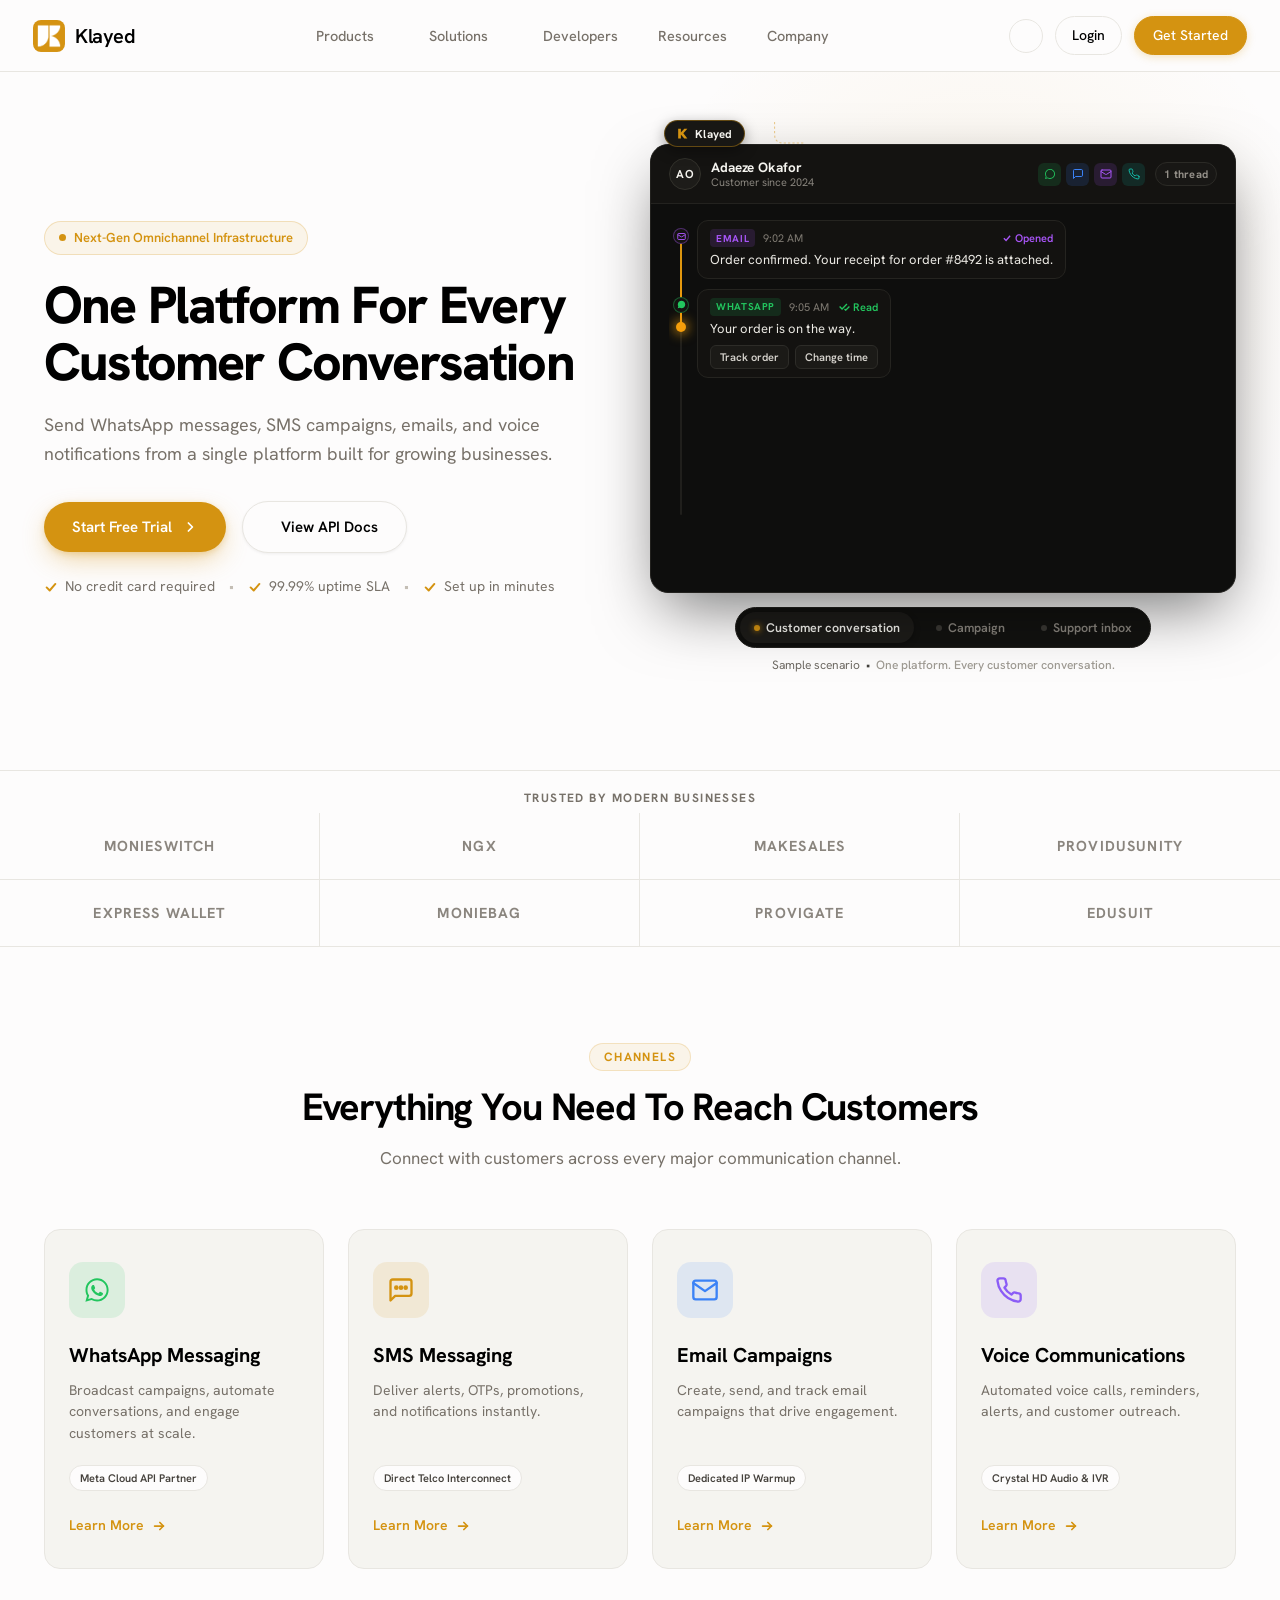
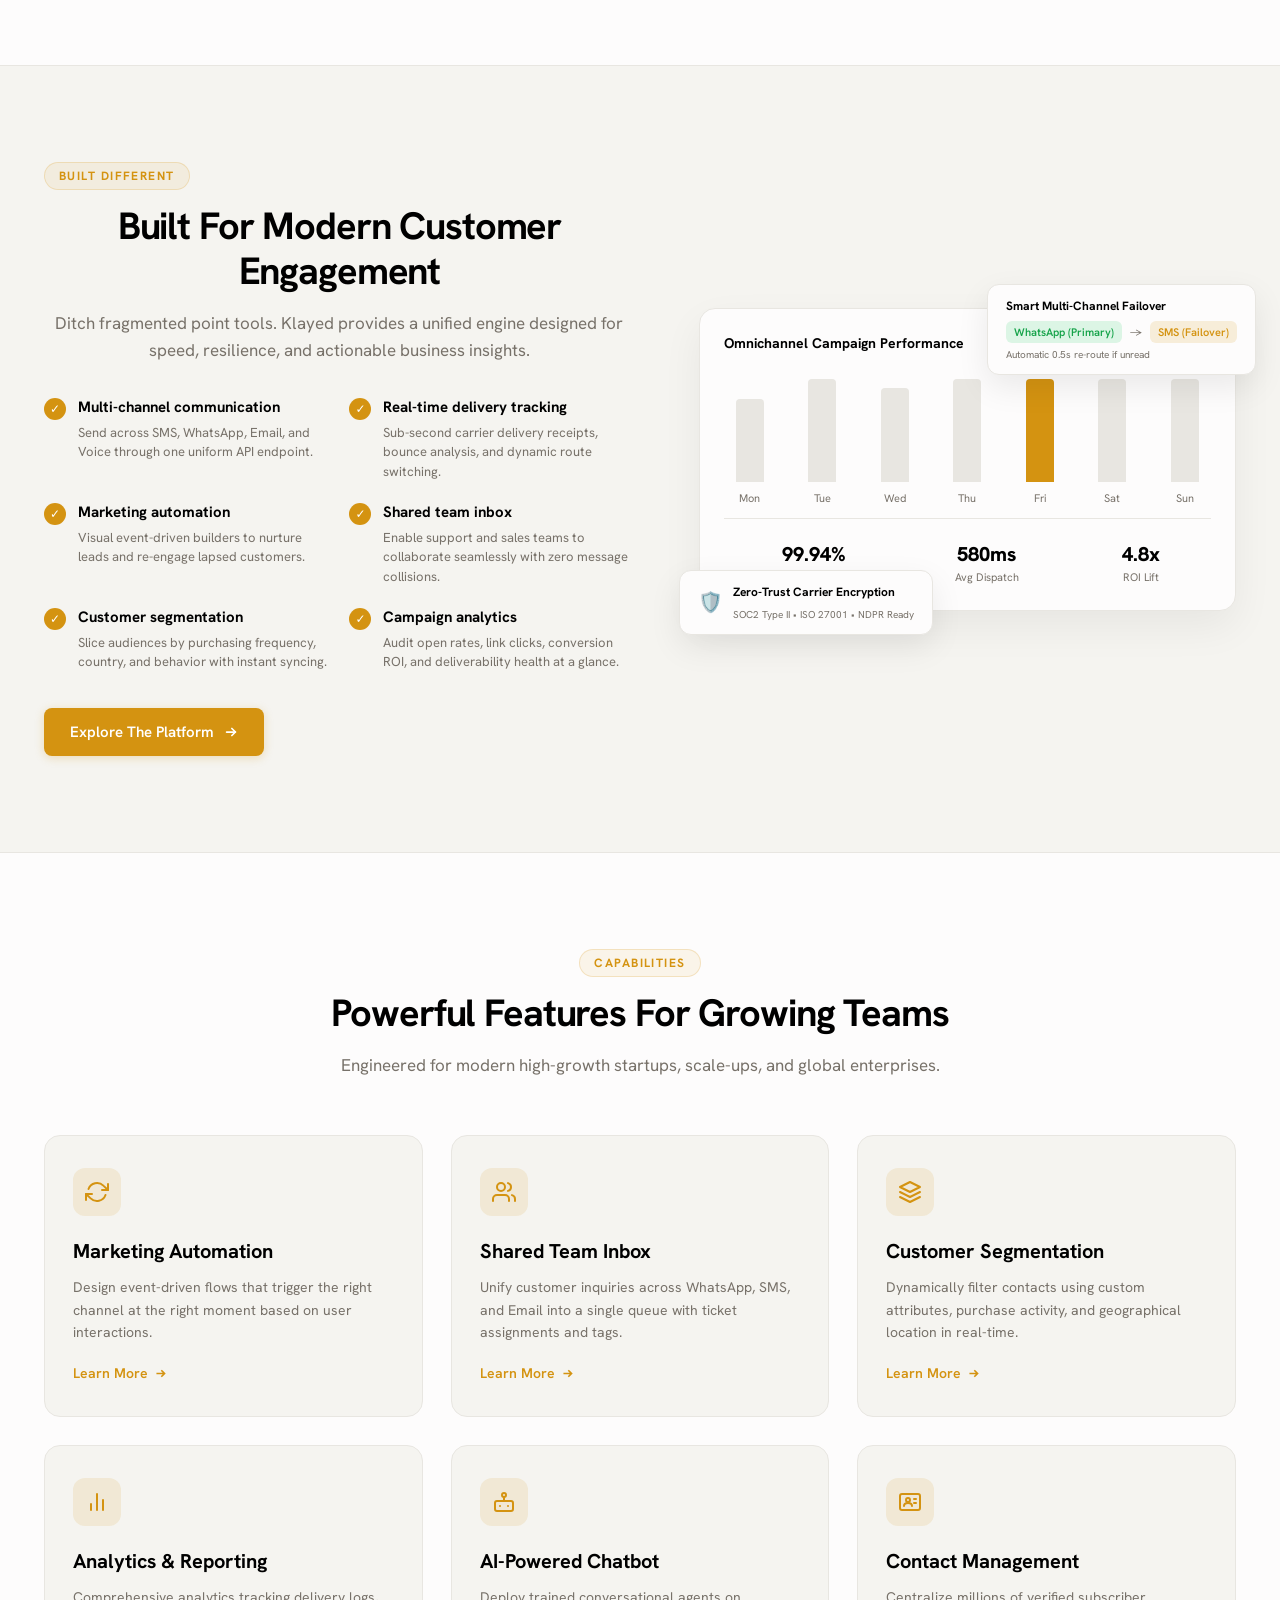
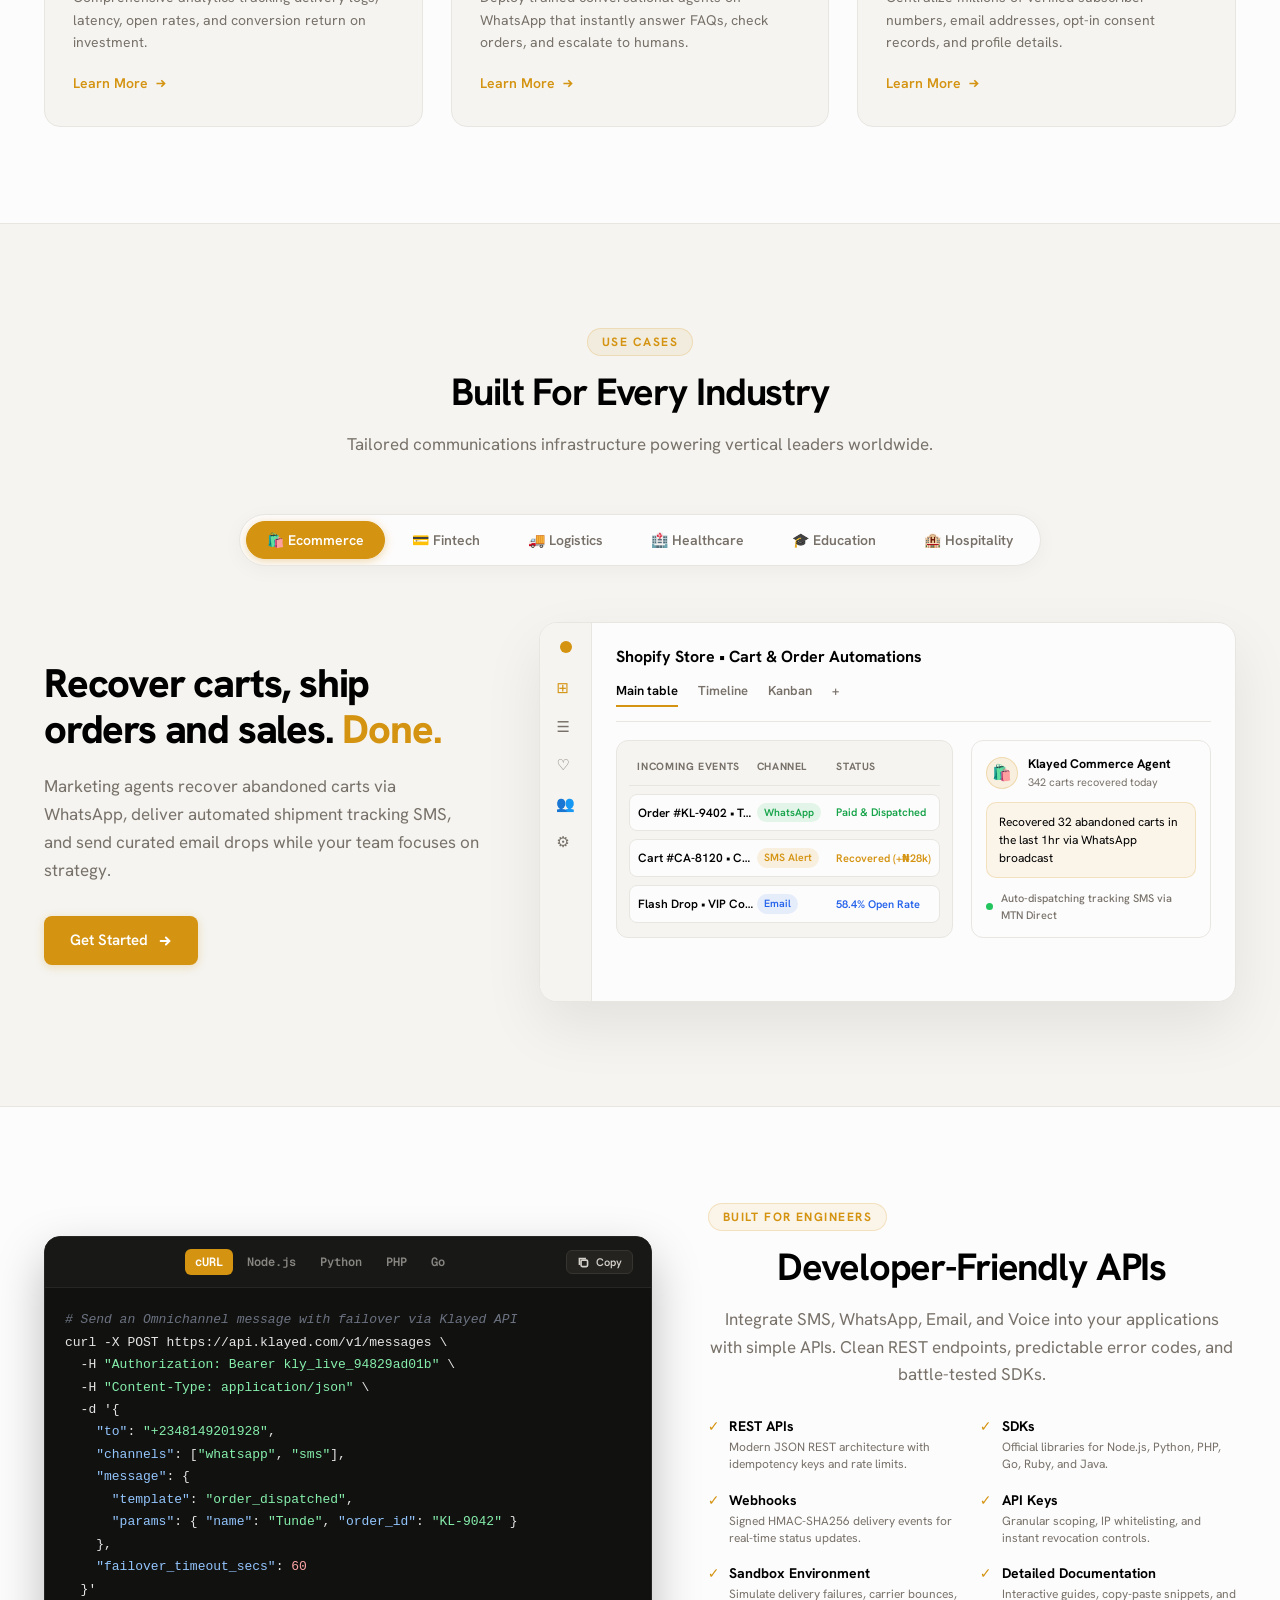
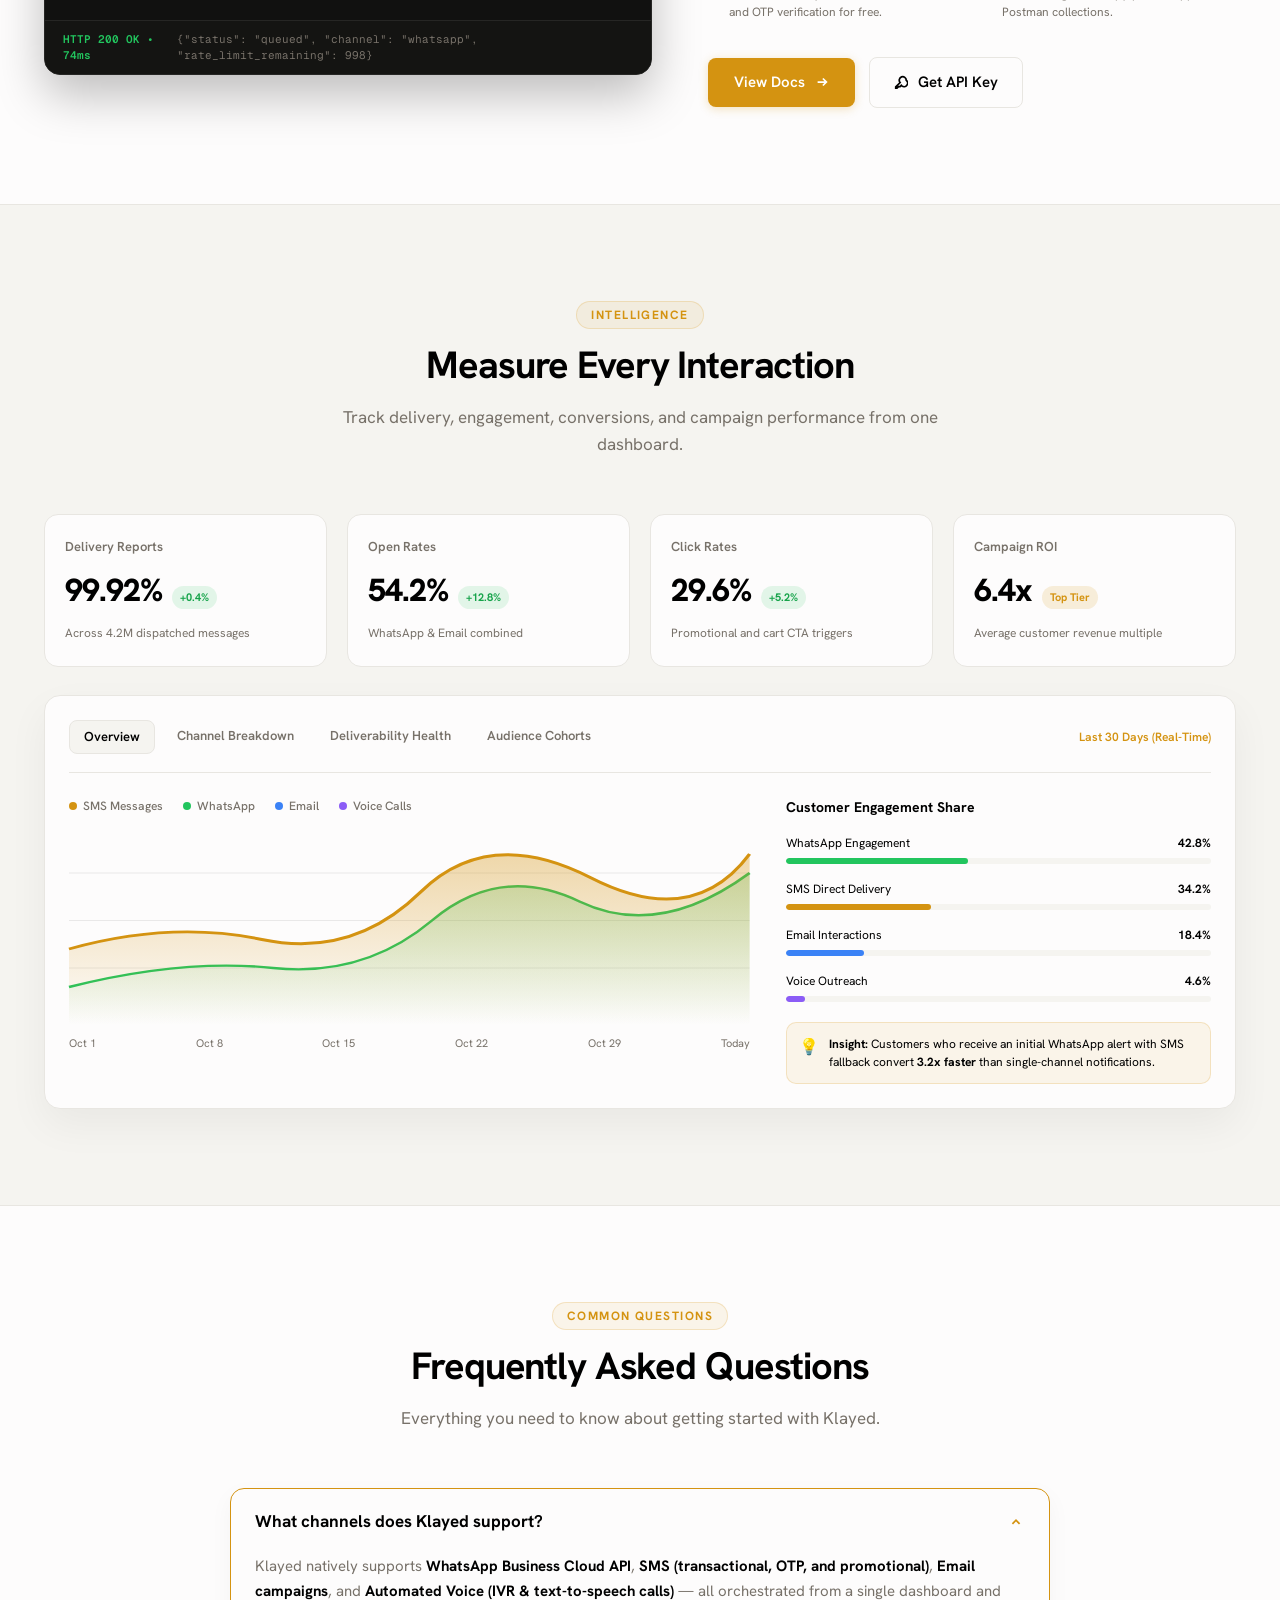
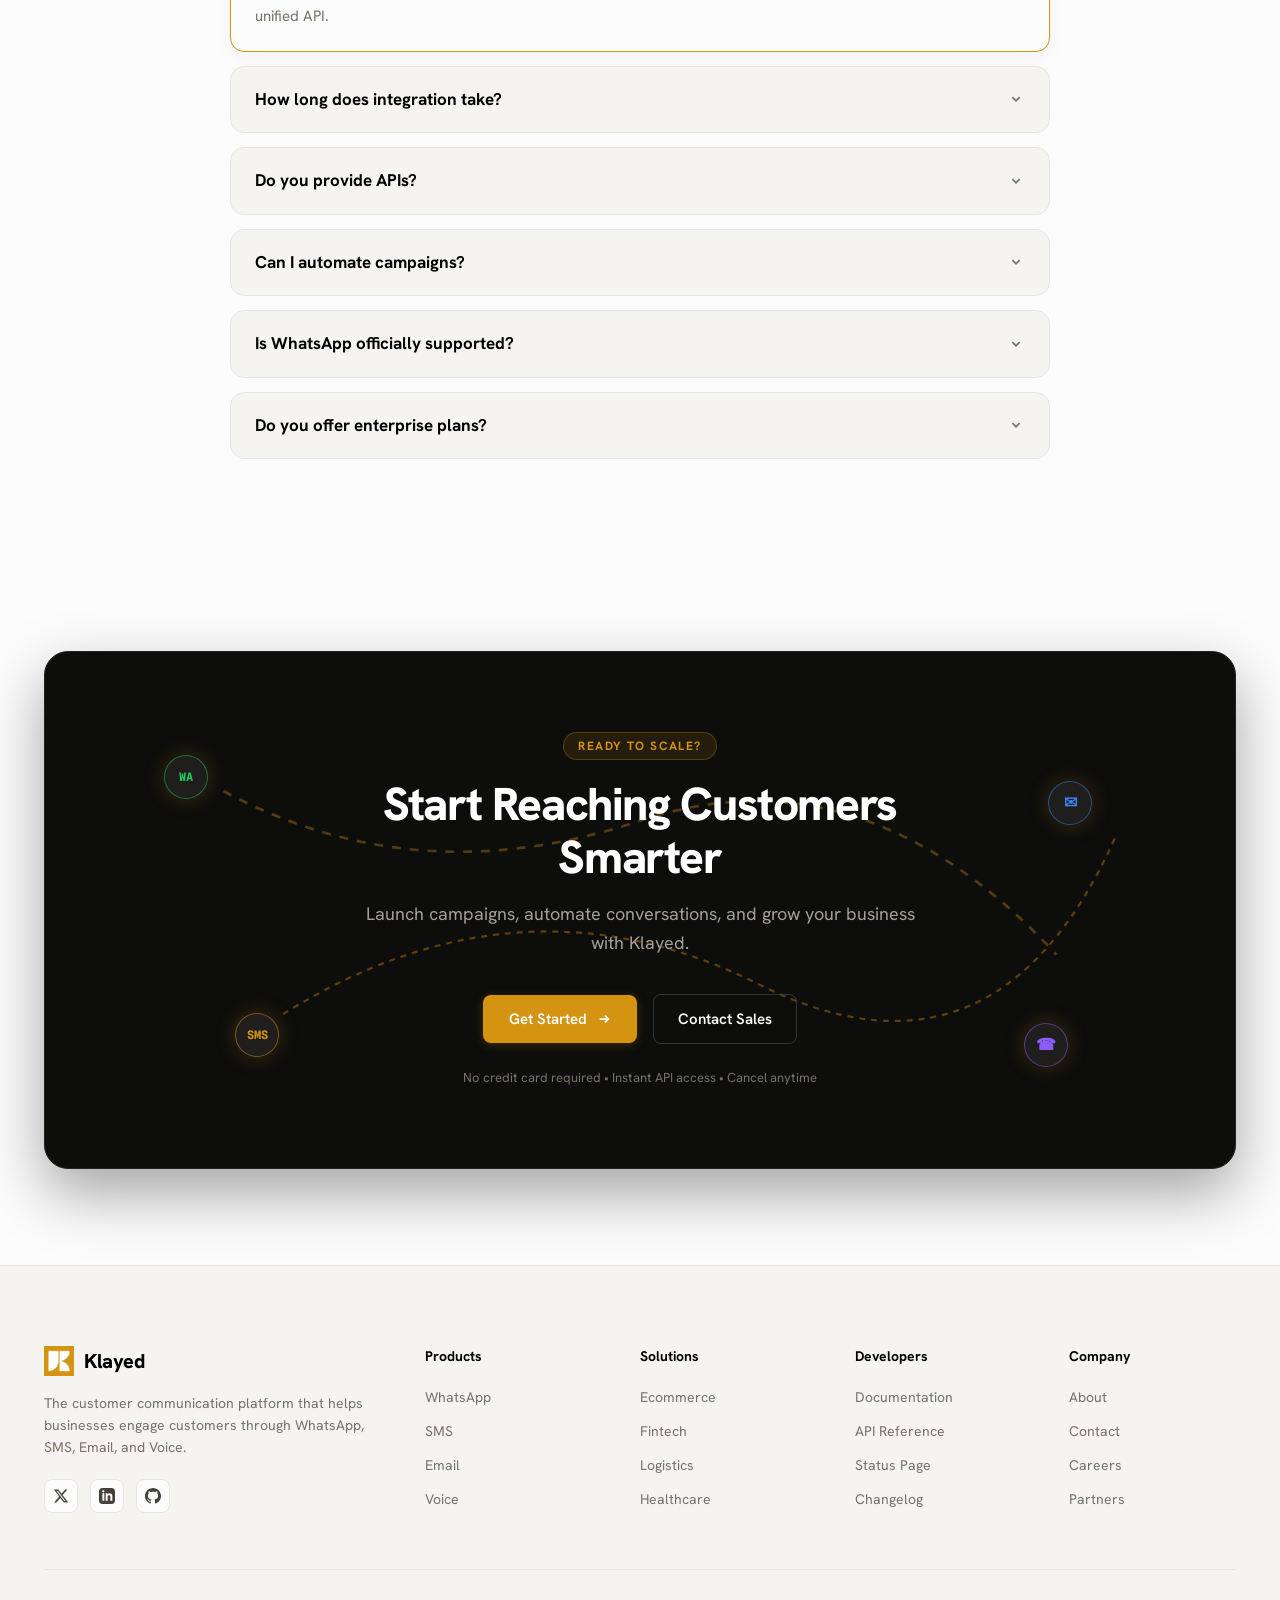
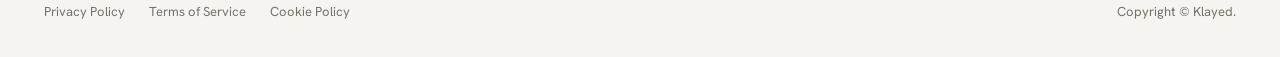
==== commit 8634eebe: "style: update landing page font to Hanken Grotesk" ====
--- a/index.html
+++ b/index.html
@@ -13,13 +13,13 @@
   <meta property="og:description" content="Reach your audience across Email, WhatsApp, SMS, and Voice using one unified, lightning-fast platform.">
   <meta property="og:type" content="website">
 
-  <!-- Typography: Work Sans & Geist Mono (Klayed Editorial System) -->
+  <!-- Typography: Hanken Grotesk, Geist Mono & Caveat (Klayed Editorial System) -->
   <link rel="preconnect" href="https://fonts.googleapis.com">
   <link rel="preconnect" href="https://fonts.gstatic.com" crossorigin>
-  <link href="https://fonts.googleapis.com/css2?family=Caveat:wght@500;600&family=Geist+Mono:wght@400;500&family=Work+Sans:ital,wght@0,300;0,400;0,500;0,600;0,700;0,800;1,400&display=swap" rel="stylesheet">
+  <link href="https://fonts.googleapis.com/css2?family=Caveat:wght@500;600&family=Geist+Mono:wght@400;500&family=Hanken+Grotesk:ital,wght@0,300..800;1,300..800&display=swap" rel="stylesheet">
 
   <link rel="stylesheet" href="https://use.hugeicons.com/font/icons.css">
-  <link rel="stylesheet" href="landing.css?v=20261008_09">
+  <link rel="stylesheet" href="landing.css?v=20261008_10">
   <script>
     (function() {
       try {
--- a/landing.css
+++ b/landing.css
@@ -3,7 +3,7 @@
    Design System: Blue Editorial Theme (Midnight Navy, Cobalt & Ice Mist)
    ========================================================================== */
 
-@import url('https://fonts.googleapis.com/css2?family=Caveat:wght@500;600&family=Work+Sans:ital,wght@0,300;0,400;0,500;0,600;0,700;0,800;1,400&display=swap');
+@import url('https://fonts.googleapis.com/css2?family=Caveat:wght@500;600&family=Hanken+Grotesk:ital,wght@0,300..800;1,300..800&display=swap');
 
 :root {
   /* ==========================================================================
@@ -25,12 +25,14 @@
   --color-violet-spark: #D49311;
   --color-ember-orange: #ff4704;
 
-  /* Typography — Font Families (Work Sans Editorial System) */
-  --font-work-sans: 'Work Sans', ui-sans-serif, system-ui, -apple-system, BlinkMacSystemFont, "Segoe UI", Roboto, sans-serif;
-  --font-waldenburg: var(--font-work-sans);
-  --font-inter: var(--font-work-sans);
+  /* Typography — Font Families (Hanken Grotesk Editorial System) */
+  --font-hanken-grotesk: 'Hanken Grotesk', ui-sans-serif, system-ui, -apple-system, BlinkMacSystemFont, "Segoe UI", Roboto, sans-serif;
+  --font-primary: var(--font-hanken-grotesk);
+  --font-work-sans: var(--font-hanken-grotesk);
+  --font-waldenburg: var(--font-hanken-grotesk);
+  --font-inter: var(--font-hanken-grotesk);
   --font-geist-mono: 'Geist Mono', ui-monospace, SFMono-Regular, Menlo, Monaco, Consolas, monospace;
-  --font-editorial: var(--font-work-sans);
+  --font-editorial: var(--font-hanken-grotesk);
   --font-script: 'Caveat', cursive, sans-serif;
 
   /* Typography — Scale */
@@ -165,7 +167,7 @@
 }
 
 html {
-  font-family: var(--font-editorial);
+  font-family: var(--font-hanken-grotesk);
   background-color: var(--color-cool-porcelain);
   color: var(--color-ink-navy);
   scroll-behavior: smooth;
@@ -176,6 +178,7 @@
 }
 
 body {
+  font-family: var(--font-hanken-grotesk);
   background-color: var(--color-cool-porcelain);
   color: var(--color-ink-navy);
   font-size: var(--text-body);
@@ -7350,7 +7353,7 @@
 }
 
 .bento-card-title {
-  font-family: var(--font-primary, 'Work Sans', sans-serif);
+  font-family: var(--font-primary, 'Hanken Grotesk', sans-serif);
   font-size: 23px;
   font-weight: 600;
   color: #111827;
@@ -7402,7 +7405,7 @@
 }
 
 .bento-amount-val {
-  font-family: var(--font-primary, 'Work Sans', sans-serif);
+  font-family: var(--font-primary, 'Hanken Grotesk', sans-serif);
   font-size: 22px;
   font-weight: 700;
   color: #111827;
@@ -7410,7 +7413,7 @@
 }
 
 .bento-target-val {
-  font-family: var(--font-primary, 'Work Sans', sans-serif);
+  font-family: var(--font-primary, 'Hanken Grotesk', sans-serif);
   font-size: 20px;
   font-weight: 600;
   color: #64748b;
@@ -7463,7 +7466,7 @@
   color: #065f46;
   padding: 9px 18px;
   border-radius: 999px;
-  font-family: var(--font-primary, 'Work Sans', sans-serif);
+  font-family: var(--font-primary, 'Hanken Grotesk', sans-serif);
   font-size: 16px;
   font-weight: 600;
   letter-spacing: -0.01em;
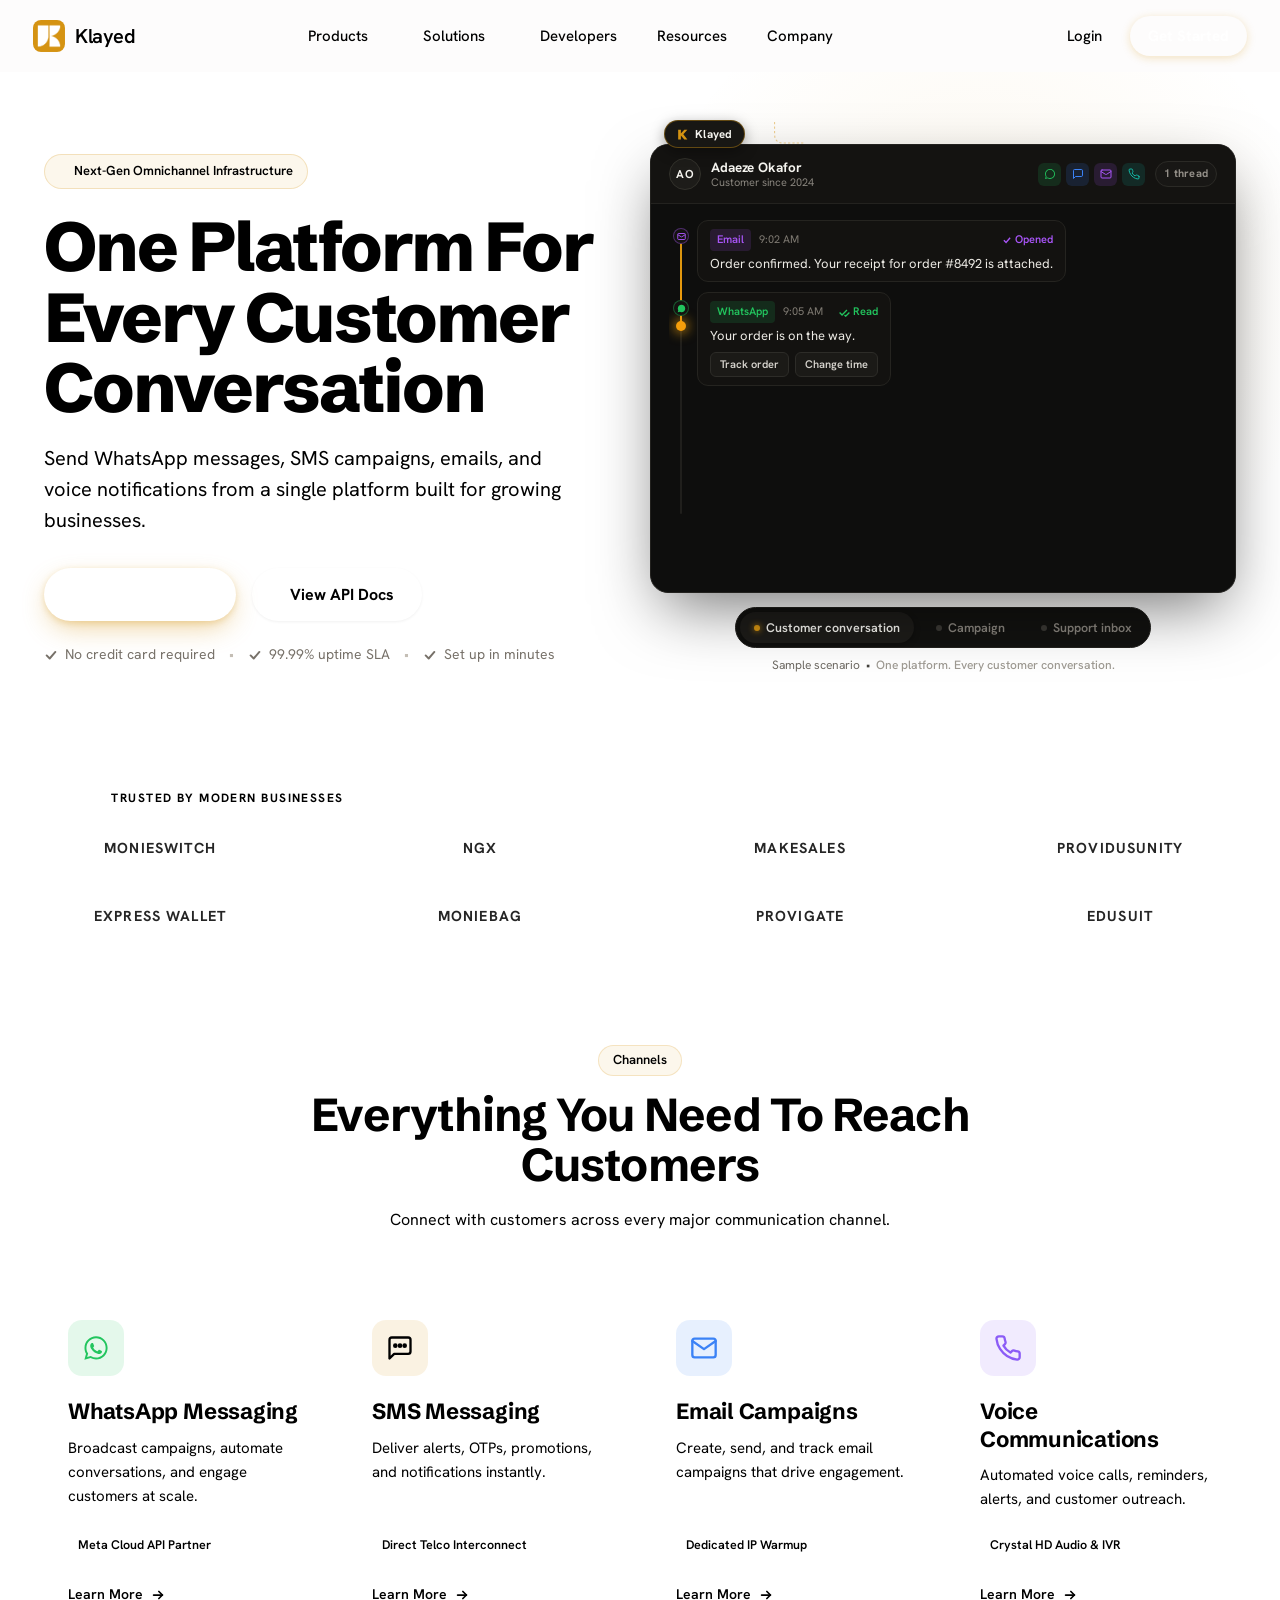
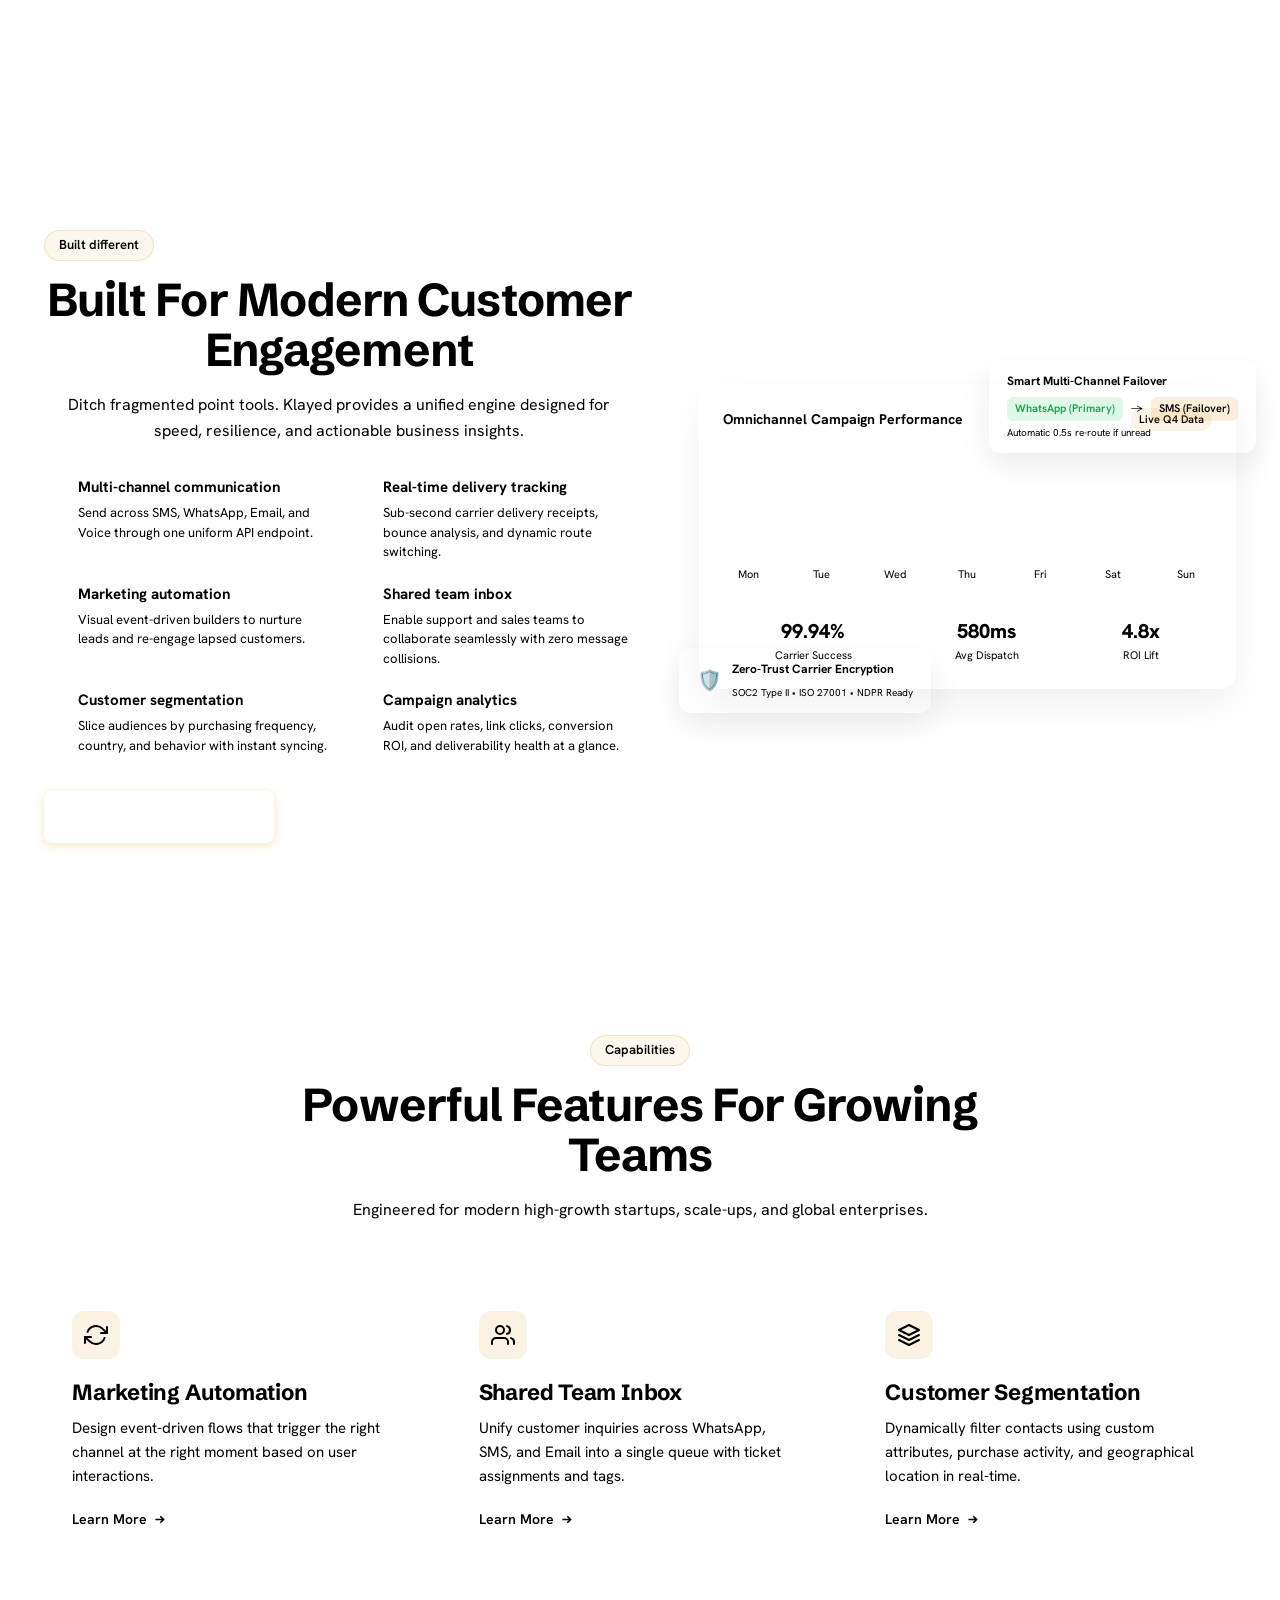
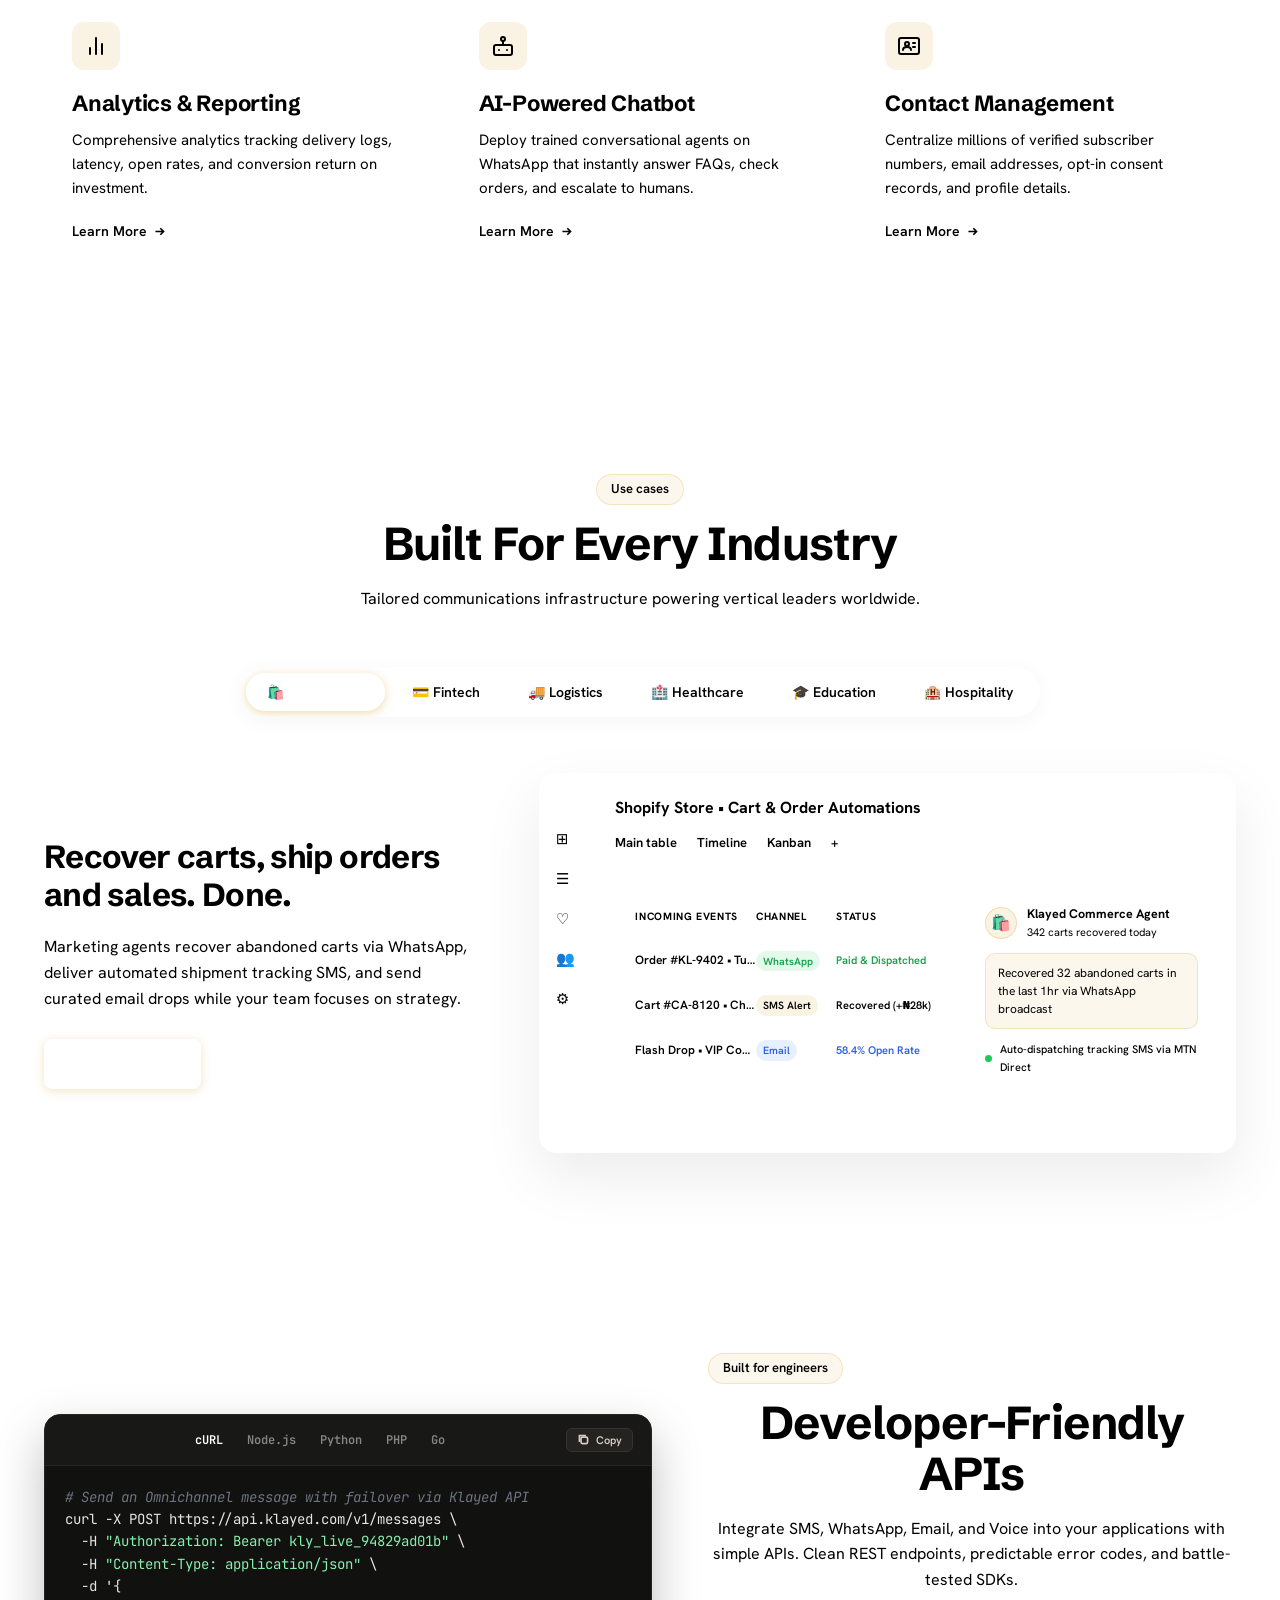
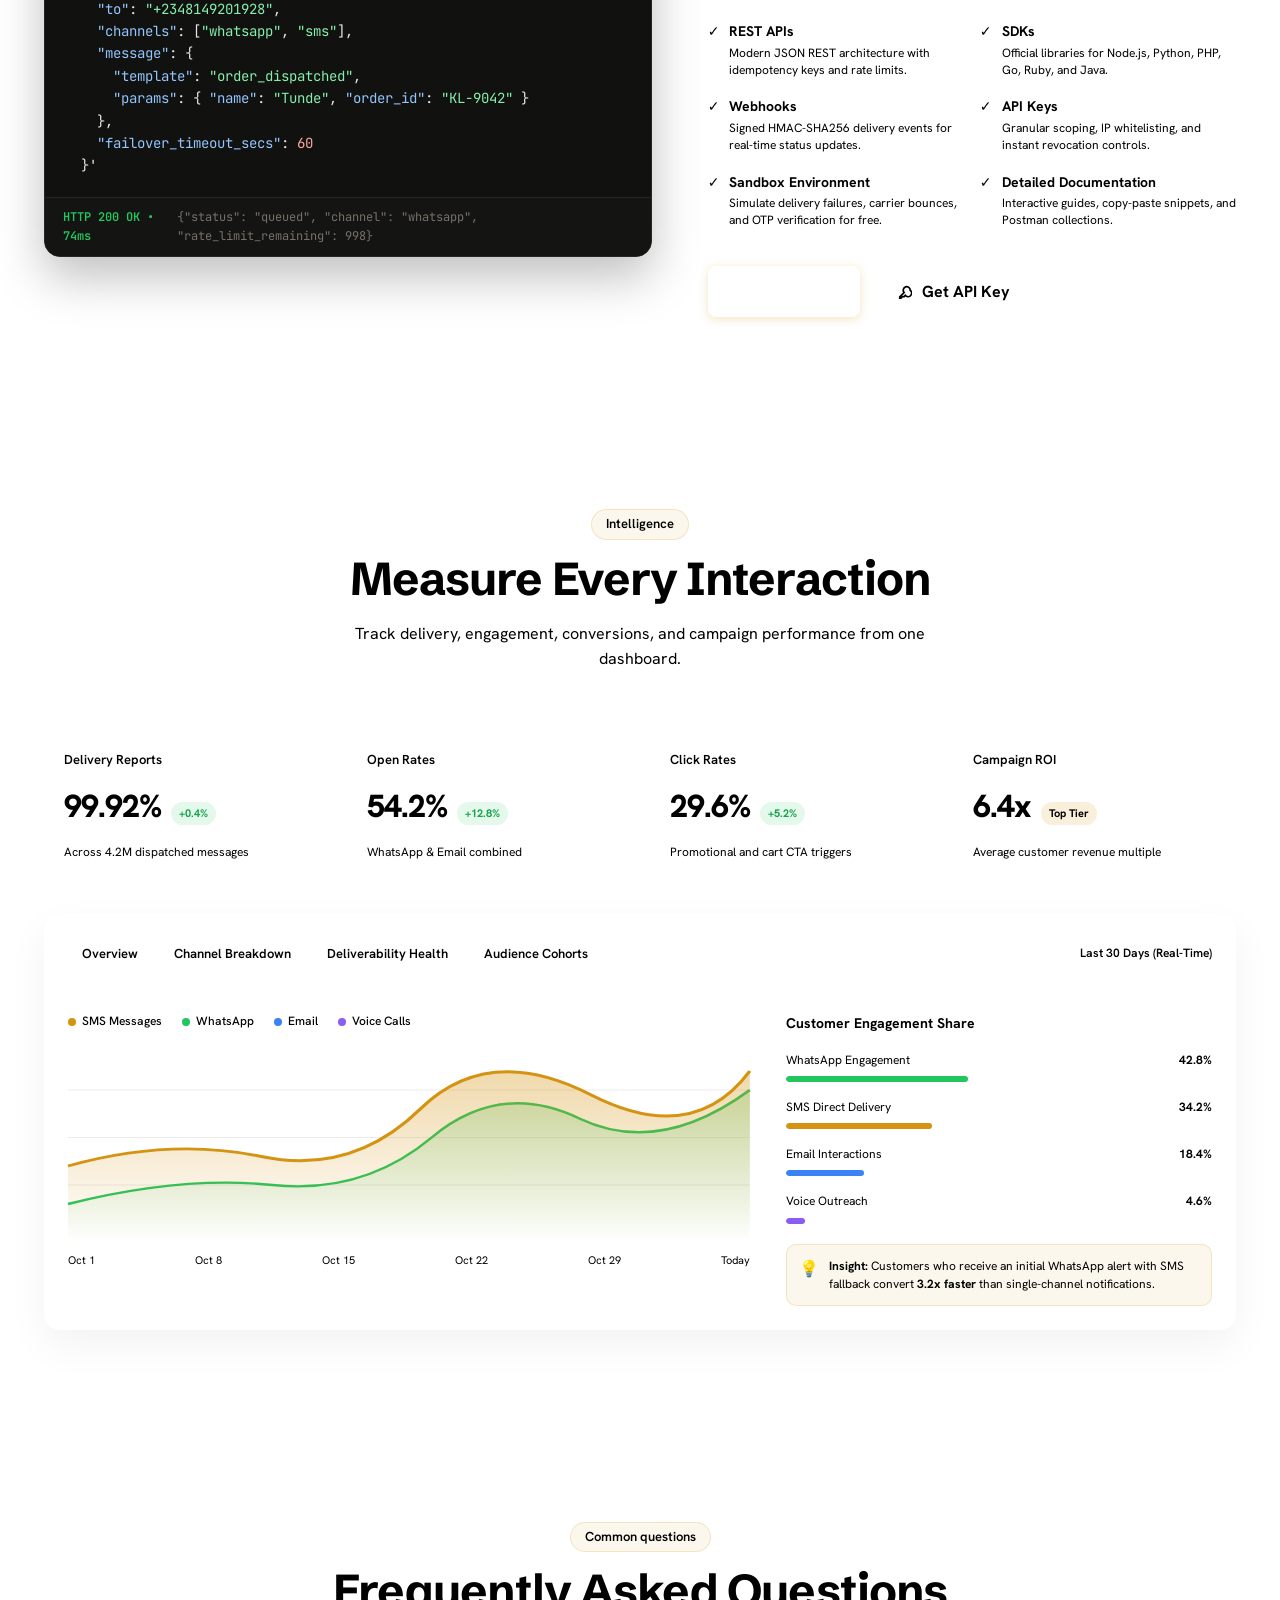
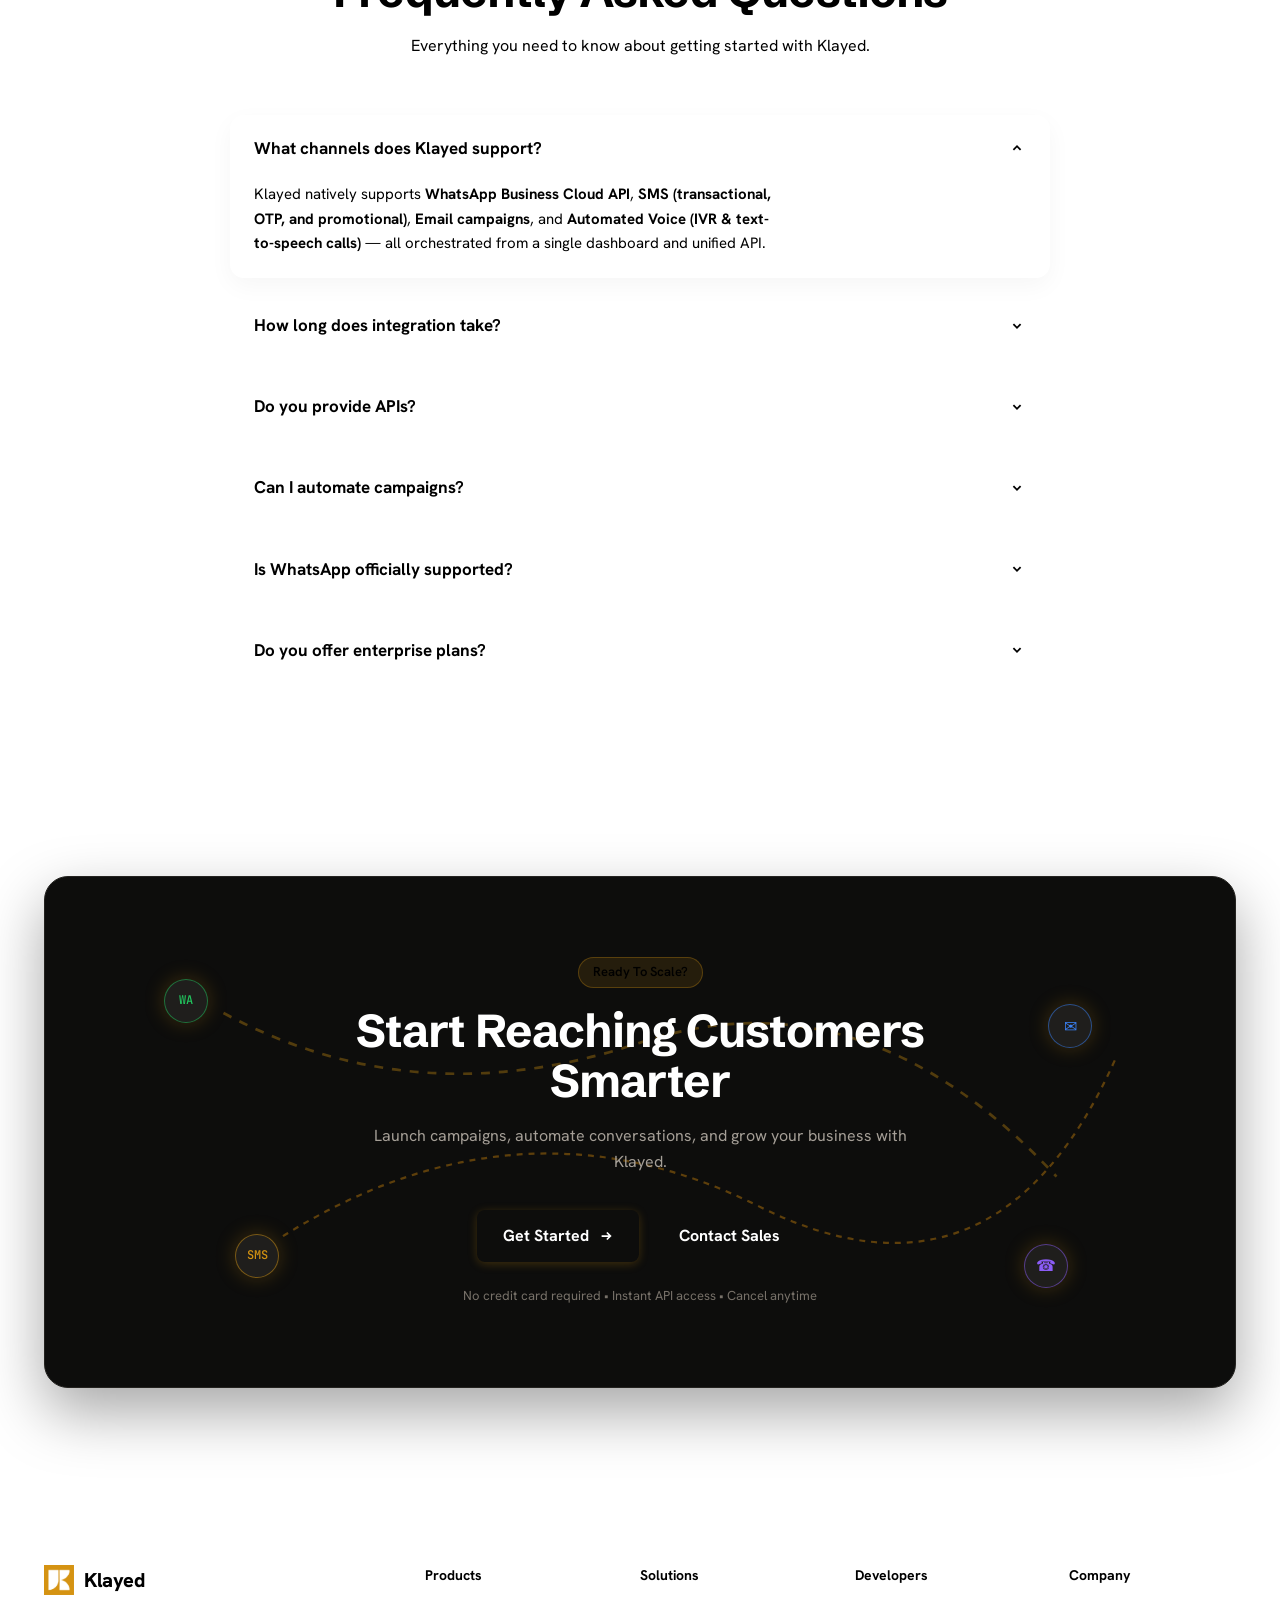
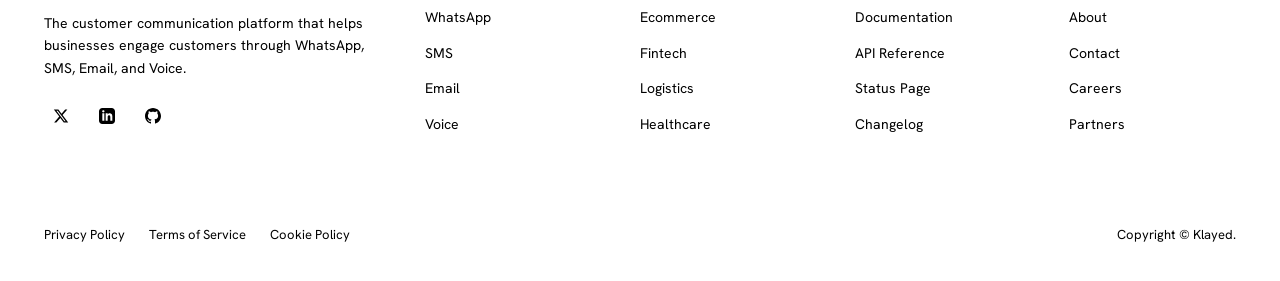
==== commit 3e29ffe7: "style: apply two-font typography system (Schibsted Grotesk + Hanken Grotesk + JetBrains Mono)" ====
--- a/index.html
+++ b/index.html
@@ -13,13 +13,13 @@
   <meta property="og:description" content="Reach your audience across Email, WhatsApp, SMS, and Voice using one unified, lightning-fast platform.">
   <meta property="og:type" content="website">
 
-  <!-- Typography: Hanken Grotesk, Geist Mono & Caveat (Klayed Editorial System) -->
+  <!-- Typography: Two-Font System (Schibsted Grotesk + Hanken Grotesk + JetBrains Mono) -->
   <link rel="preconnect" href="https://fonts.googleapis.com">
   <link rel="preconnect" href="https://fonts.gstatic.com" crossorigin>
-  <link href="https://fonts.googleapis.com/css2?family=Caveat:wght@500;600&family=Geist+Mono:wght@400;500&family=Hanken+Grotesk:ital,wght@0,300..800;1,300..800&display=swap" rel="stylesheet">
+  <link rel="stylesheet" href="https://fonts.googleapis.com/css2?family=Hanken+Grotesk:wght@400;500;600;700&family=Schibsted+Grotesk:wght@600;700;800;900&family=JetBrains+Mono:wght@400;500&display=swap">
 
   <link rel="stylesheet" href="https://use.hugeicons.com/font/icons.css">
-  <link rel="stylesheet" href="landing.css?v=20261008_10">
+  <link rel="stylesheet" href="landing.css?v=20261008_11">
   <script>
     (function() {
       try {
@@ -238,7 +238,7 @@
                     <svg class="mega-icon-loop" viewBox="0 0 24 24" width="16" height="16" fill="none" stroke="currentColor" stroke-width="2" stroke-linecap="round" stroke-linejoin="round">
                       <path d="M18.178 8c5.096 0 5.096 8 0 8-5.095 0-7.267-8-12.356-8-5.096 0-5.096 8 0 8 5.095 0 7.267-8 12.356-8z"/>
                     </svg>
-                    <span class="mega-title-badge">SOLUTIONS BY TEAM</span>
+                    <span class="mega-title-badge">Solutions by team</span>
                   </div>
                   <p class="mega-subtitle">Built for every team driving revenue and engagement</p>
                 </div>
@@ -356,7 +356,7 @@
               <!-- RIGHT PANEL: SOLUTIONS BY INDUSTRY -->
               <div class="mega-panel-capabilities">
                 <div class="mega-capabilities-header">
-                  <span class="mega-title-badge">SOLUTIONS BY INDUSTRY</span>
+                  <span class="mega-title-badge">Solutions by industry</span>
                 </div>
 
                 <!-- 3 Columns of Klayed's 6 Industries -->
@@ -614,7 +614,7 @@
                         </div>
                         <div class="khv-bubble khv-bubble-business">
                           <div class="khv-bubble-meta">
-                            <span class="khv-tag khv-tag-email">EMAIL</span>
+                            <span class="khv-tag khv-tag-email">Email</span>
                             <span class="khv-time">9:02 AM</span>
                             <span class="khv-status khv-stat-opened">
                               <svg viewBox="0 0 16 16" width="10" height="10" fill="none" stroke="currentColor" stroke-width="2.2"><polyline points="3 8.5 6.5 12 13 4.5"/></svg>
@@ -632,7 +632,7 @@
                         </div>
                         <div class="khv-bubble khv-bubble-business">
                           <div class="khv-bubble-meta">
-                            <span class="khv-tag khv-tag-wa">WHATSAPP</span>
+                            <span class="khv-tag khv-tag-wa">WhatsApp</span>
                             <span class="khv-time">9:05 AM</span>
                             <span class="khv-status khv-stat-read">
                               <svg viewBox="0 0 18 14" width="11" height="9" fill="none" stroke="currentColor" stroke-width="2.2"><path d="m1 7 4 4 8-8m-4 8 2 2 6-6"/></svg>
@@ -668,7 +668,7 @@
                         </div>
                         <div class="khv-bubble khv-bubble-business">
                           <div class="khv-bubble-meta">
-                            <span class="khv-tag khv-tag-wa">WHATSAPP</span>
+                            <span class="khv-tag khv-tag-wa">WhatsApp</span>
                             <span class="khv-time">9:13 AM</span>
                             <span class="khv-badge-author">Replied by Support team</span>
                           </div>
@@ -701,7 +701,7 @@
                         </div>
                         <div class="khv-bubble khv-bubble-voice">
                           <div class="khv-bubble-meta">
-                            <span class="khv-tag khv-tag-voice">VOICE</span>
+                            <span class="khv-tag khv-tag-voice">Voice</span>
                             <span class="khv-time">2:28 PM</span>
                             <span class="khv-status khv-stat-voice" id="khv-voice-status">
                               <span class="khv-voice-pulse-dot"></span>
@@ -749,7 +749,7 @@
                       <div class="khv-aud-item">
                         <div class="khv-aud-header">
                           <div class="khv-aud-left">
-                            <span class="khv-tag khv-tag-wa">WHATSAPP</span>
+                            <span class="khv-tag khv-tag-wa">WhatsApp</span>
                             <span class="khv-aud-label">Customers who opted in</span>
                           </div>
                           <div class="khv-aud-right">
@@ -781,7 +781,7 @@
                       <div class="khv-aud-item">
                         <div class="khv-aud-header">
                           <div class="khv-aud-left">
-                            <span class="khv-tag khv-tag-email">EMAIL</span>
+                            <span class="khv-tag khv-tag-email">Email</span>
                             <span class="khv-aud-label">Newsletter subscribers</span>
                           </div>
                           <div class="khv-aud-right">
@@ -814,7 +814,7 @@
                         
                         <div class="khv-feed-card is-active">
                           <div class="khv-feed-card-head">
-                            <span class="khv-tag khv-tag-wa">WHATSAPP</span>
+                            <span class="khv-tag khv-tag-wa">WhatsApp</span>
                             <span class="khv-feed-time">2m ago</span>
                           </div>
                           <div class="khv-feed-snippet">"Where is my order?"</div>
@@ -830,7 +830,7 @@
 
                         <div class="khv-feed-card">
                           <div class="khv-feed-card-head">
-                            <span class="khv-tag khv-tag-email">EMAIL</span>
+                            <span class="khv-tag khv-tag-email">Email</span>
                             <span class="khv-feed-time">12m ago</span>
                           </div>
                           <div class="khv-feed-snippet">"Invoice request"</div>
@@ -838,7 +838,7 @@
 
                         <div class="khv-feed-card">
                           <div class="khv-feed-card-head">
-                            <span class="khv-tag khv-tag-voice">VOICE</span>
+                            <span class="khv-tag khv-tag-voice">Voice</span>
                             <span class="khv-feed-time">19m ago</span>
                           </div>
                           <div class="khv-feed-snippet">"Missed call · call back"</div>
@@ -928,14 +928,14 @@
       <div class="trust-strip-container">
         <p class="trust-strip-label">Trusted by modern businesses</p>
         <div class="trust-logo-grid">
-          <div class="trust-logo-cell"><span class="trust-logo-text">MONIESWITCH</span></div>
+          <div class="trust-logo-cell"><span class="trust-logo-text">Monieswitch</span></div>
           <div class="trust-logo-cell"><span class="trust-logo-text">NGX</span></div>
-          <div class="trust-logo-cell"><span class="trust-logo-text">MAKESALES</span></div>
-          <div class="trust-logo-cell"><span class="trust-logo-text">PROVIDUSUNITY</span></div>
-          <div class="trust-logo-cell"><span class="trust-logo-text">EXPRESS WALLET</span></div>
-          <div class="trust-logo-cell"><span class="trust-logo-text">MONIEBAG</span></div>
-          <div class="trust-logo-cell"><span class="trust-logo-text">PROVIGATE</span></div>
-          <div class="trust-logo-cell"><span class="trust-logo-text">EDUSUIT</span></div>
+          <div class="trust-logo-cell"><span class="trust-logo-text">Makesales</span></div>
+          <div class="trust-logo-cell"><span class="trust-logo-text">Providusunity</span></div>
+          <div class="trust-logo-cell"><span class="trust-logo-text">Express Wallet</span></div>
+          <div class="trust-logo-cell"><span class="trust-logo-text">Moniebag</span></div>
+          <div class="trust-logo-cell"><span class="trust-logo-text">Provigate</span></div>
+          <div class="trust-logo-cell"><span class="trust-logo-text">Edusuit</span></div>
         </div>
       </div>
     </section>
@@ -946,7 +946,7 @@
     <section class="v2-channels-section" id="channels">
       <div class="v2-container">
         <div class="v2-section-header">
-          <span class="v2-section-eyebrow">CHANNELS</span>
+          <span class="v2-section-eyebrow">Channels</span>
           <h2 class="v2-section-title">Everything You Need To Reach Customers</h2>
           <p class="v2-section-subtext">Connect with customers across every major communication channel.</p>
         </div>
@@ -1046,7 +1046,7 @@
         <div class="v2-why-split">
           <!-- Why Left: Content & Feature Checklist -->
           <div class="v2-why-content">
-            <span class="v2-section-eyebrow">BUILT DIFFERENT</span>
+            <span class="v2-section-eyebrow">Built different</span>
             <h2 class="v2-section-title">Built For Modern Customer Engagement</h2>
             <p class="v2-section-subtext">
               Ditch fragmented point tools. Klayed provides a unified engine designed for speed, resilience, and actionable business insights.
@@ -1188,7 +1188,7 @@
     <section class="v2-features-section" id="features">
       <div class="v2-container">
         <div class="v2-section-header">
-          <span class="v2-section-eyebrow">CAPABILITIES</span>
+          <span class="v2-section-eyebrow">Capabilities</span>
           <h2 class="v2-section-title">Powerful Features For Growing Teams</h2>
           <p class="v2-section-subtext">Engineered for modern high-growth startups, scale-ups, and global enterprises.</p>
         </div>
@@ -1317,7 +1317,7 @@
         
         <!-- Section Header -->
         <div class="v2-section-header">
-          <span class="v2-section-eyebrow">USE CASES</span>
+          <span class="v2-section-eyebrow">Use cases</span>
           <h2 class="v2-section-title">Built For Every Industry</h2>
           <p class="v2-section-subtext">Tailored communications infrastructure powering vertical leaders worldwide.</p>
         </div>
@@ -2044,7 +2044,7 @@
 
           <!-- Dev Right: Content, Feature List, Action Buttons -->
           <div class="v2-dev-content">
-            <span class="v2-section-eyebrow">BUILT FOR ENGINEERS</span>
+            <span class="v2-section-eyebrow">Built for engineers</span>
             <h2 class="v2-section-title">Developer-Friendly APIs</h2>
             <p class="v2-section-subtext">
               Integrate SMS, WhatsApp, Email, and Voice into your applications with simple APIs. Clean REST endpoints, predictable error codes, and battle-tested SDKs.
@@ -2124,7 +2124,7 @@
       <div class="v2-container">
         
         <div class="v2-section-header">
-          <span class="v2-section-eyebrow">INTELLIGENCE</span>
+          <span class="v2-section-eyebrow">Intelligence</span>
           <h2 class="v2-section-title">Measure Every Interaction</h2>
           <p class="v2-section-subtext">Track delivery, engagement, conversions, and campaign performance from one dashboard.</p>
         </div>
@@ -2288,7 +2288,7 @@
       <div class="v2-container">
         
         <div class="v2-section-header">
-          <span class="v2-section-eyebrow">COMMON QUESTIONS</span>
+          <span class="v2-section-eyebrow">Common questions</span>
           <h2 class="v2-section-title">Frequently Asked Questions</h2>
           <p class="v2-section-subtext">Everything you need to know about getting started with Klayed.</p>
         </div>
--- a/landing.css
+++ b/landing.css
@@ -1,39 +1,27 @@
 /* ==========================================================================
    KLAYED MERCHANT DASHBOARD — LANDING PAGE STYLESHEET
-   Design System: Blue Editorial Theme (Midnight Navy, Cobalt & Ice Mist)
+   Design System: Two-Font Typography System (Schibsted Grotesk + Hanken Grotesk + JetBrains Mono)
    ========================================================================== */
 
-@import url('https://fonts.googleapis.com/css2?family=Caveat:wght@500;600&family=Hanken+Grotesk:ital,wght@0,300..800;1,300..800&display=swap');
+@import url('https://fonts.googleapis.com/css2?family=Hanken+Grotesk:wght@400;500;600;700&family=Schibsted+Grotesk:wght@600;700;800;900&family=JetBrains+Mono:wght@400;500&display=swap');
 
 :root {
   /* ==========================================================================
-     ElevenLabs Bauhaus Editorial Design Tokens
-     Warm cream editorial with whispered headlines: eggshell paper, black ink,
-     stone hairlines, and violet & ember orange sparks for product moments.
+     Two-Font Typography System Tokens
      ========================================================================== */
-  --color-eggshell: #FDFCFC;
-  --color-warm-taupe: #f5f4f0;
-  --color-stone: #e8e6e1;
-  --color-ink: #000000;
-  --color-graphite: #44403b;
-  --color-smoke: #777169;
-  --color-ash: #a59f97;
-  --color-primary-gold: #D49311;
-  --color-gold-hover: #b87e0d;
-  --color-gold-light: #FDF6E8;
-  --color-gold-glow: rgba(212, 147, 17, 0.25);
-  --color-violet-spark: #D49311;
-  --color-ember-orange: #ff4704;
-
-  /* Typography — Font Families (Hanken Grotesk Editorial System) */
-  --font-hanken-grotesk: 'Hanken Grotesk', ui-sans-serif, system-ui, -apple-system, BlinkMacSystemFont, "Segoe UI", Roboto, sans-serif;
-  --font-primary: var(--font-hanken-grotesk);
-  --font-work-sans: var(--font-hanken-grotesk);
-  --font-waldenburg: var(--font-hanken-grotesk);
-  --font-inter: var(--font-hanken-grotesk);
-  --font-geist-mono: 'Geist Mono', ui-monospace, SFMono-Regular, Menlo, Monaco, Consolas, monospace;
-  --font-editorial: var(--font-hanken-grotesk);
-  --font-script: 'Caveat', cursive, sans-serif;
+  --font-display: "Schibsted Grotesk", "Hanken Grotesk", system-ui, sans-serif;
+  --font-text: "Hanken Grotesk", system-ui, -apple-system, "Segoe UI", sans-serif;
+  --font-code: "JetBrains Mono", ui-monospace, Menlo, monospace;
+
+  /* Legacy & Helper Font Aliases (Guarantees System-Wide Uniformity) */
+  --font-hanken-grotesk: var(--font-text);
+  --font-primary: var(--font-text);
+  --font-work-sans: var(--font-text);
+  --font-waldenburg: var(--font-text);
+  --font-editorial: var(--font-text);
+  --font-inter: var(--font-text);
+  --font-geist-mono: var(--font-code);
+  --font-script: var(--font-text);
 
   /* Typography — Scale */
   --text-caption: 11px;
@@ -167,10 +155,11 @@
 }
 
 html {
-  font-family: var(--font-hanken-grotesk);
+  font-family: var(--font-text);
   background-color: var(--color-cool-porcelain);
   color: var(--color-ink-navy);
   scroll-behavior: smooth;
+  font-optical-sizing: auto;
   -webkit-font-smoothing: antialiased;
   -moz-osx-font-smoothing: grayscale;
   transition: background-color 0.3s cubic-bezier(0.16, 1, 0.3, 1),
@@ -178,12 +167,15 @@
 }
 
 body {
-  font-family: var(--font-hanken-grotesk);
+  font-family: var(--font-text);
+  font-weight: 400;
+  font-size: 16px;
+  line-height: 1.6;
+  font-optical-sizing: auto;
+  -webkit-font-smoothing: antialiased;
+  -moz-osx-font-smoothing: grayscale;
   background-color: var(--color-cool-porcelain);
   color: var(--color-ink-navy);
-  font-size: var(--text-body);
-  line-height: var(--leading-body);
-  font-weight: var(--font-weight-w460);
   min-height: 100vh;
   overflow-x: hidden;
   padding-top: 72px;
@@ -247,29 +239,48 @@
 }
 
 button {
-  font-family: inherit;
+  font-family: var(--font-text);
+  font-weight: 700;
+  font-size: 16px;
+  letter-spacing: 0;
+  text-transform: none;
   cursor: pointer;
   border: none;
   background: none;
 }
 
-h1, h2, h3, h4, h5, h6 {
-  font-family: var(--font-inter);
+h1, h2, h3, .stat-number {
+  font-family: var(--font-display);
   color: var(--color-ink);
   font-feature-settings: "cv02", "cv03", "cv04", "cv11";
 }
 
+h4, h5, h6 {
+  font-family: var(--font-text);
+  color: var(--color-ink);
+}
+
 h1 {
-  font-weight: 500;
+  font-weight: 800;
 }
 
 h2 {
-  font-family: var(--font-work-sans);
-  font-size: 32px;
-  line-height: 1.25;
-  letter-spacing: -0.02em;
-  font-weight: 500;
-  text-align: left;
+  font-weight: 700;
+}
+
+h3 {
+  font-weight: 700;
+}
+
+code, pre, kbd {
+  font-family: var(--font-code);
+  font-weight: 400;
+  font-size: 14px;
+  line-height: 1.6;
+}
+
+p {
+  max-width: 65ch;
 }
 
 /* ==========================================================================
@@ -564,8 +575,8 @@
 }
 
 .nav-link-item {
-  font-family: var(--font-work-sans);
-  font-size: 14.5px;
+  font-family: var(--font-text);
+  font-size: 15px;
   font-weight: 500;
   color: var(--color-smoke);
   display: inline-flex;
@@ -1321,8 +1332,8 @@
 
 /* Outline Pill Button (Log In) */
 .nav-signin-link {
-  font-family: var(--font-inter);
-  font-size: 14px;
+  font-family: var(--font-text);
+  font-size: 15px;
   font-weight: 500;
   color: var(--color-ink);
   background-color: var(--color-eggshell);
@@ -1346,14 +1357,14 @@
 
 /* Filled Pill Button (Get Started Free) */
 .btn-get-started {
-  font-family: var(--font-inter);
+  font-family: var(--font-text);
   background: var(--color-primary-gold);
   color: #ffffff;
   border: 1px solid var(--color-primary-gold);
   border-radius: var(--radius-full);
   padding: 8px 18px;
-  font-size: 14px;
-  font-weight: 500;
+  font-size: 15px;
+  font-weight: 700;
   text-decoration: none;
   display: inline-flex;
   align-items: center;
@@ -11074,11 +11085,11 @@
   display: inline-flex;
   align-items: center;
   justify-content: center;
-  font-family: var(--font-work-sans);
-  font-size: 12px;
-  font-weight: 700;
-  letter-spacing: 0.12em;
-  text-transform: uppercase;
+  font-family: var(--font-text);
+  font-size: 13px;
+  font-weight: 600;
+  letter-spacing: 0;
+  text-transform: none;
   color: var(--color-primary-gold);
   margin: 0 auto 14px;
   padding: 4px 14px;
@@ -11089,11 +11100,11 @@
 }
 
 .v2-section-title {
-  font-family: var(--font-work-sans);
-  font-size: 38px;
+  font-family: var(--font-display);
+  font-size: clamp(30px, 3.6vw, 48px);
   font-weight: 700;
-  line-height: 1.18;
-  letter-spacing: -0.03em;
+  line-height: 1.1;
+  letter-spacing: -0.02em;
   color: var(--color-ink);
   margin: 0 auto 16px !important;
   text-align: center !important;
@@ -11101,13 +11112,14 @@
 }
 
 .v2-section-subtext {
-  font-family: var(--font-work-sans);
-  font-size: 17px;
+  font-family: var(--font-text);
+  font-size: 16px;
+  font-weight: 400;
   line-height: 1.6;
   color: var(--color-smoke);
   text-align: center !important;
   margin: 0 auto !important;
-  max-width: 640px;
+  max-width: 65ch;
 }
 
 /* Common Buttons */
@@ -11119,9 +11131,11 @@
   padding: 13px 26px;
   background-color: var(--color-primary-gold);
   color: #ffffff !important;
-  font-family: var(--font-work-sans);
-  font-size: 15px;
-  font-weight: 600;
+  font-family: var(--font-text);
+  font-size: 16px;
+  font-weight: 700;
+  letter-spacing: 0;
+  text-transform: none;
   border-radius: 8px;
   text-decoration: none;
   transition: all 0.22s cubic-bezier(0.16, 1, 0.3, 1);
@@ -11144,9 +11158,11 @@
   padding: 13px 24px;
   background: transparent;
   color: var(--color-ink) !important;
-  font-family: var(--font-work-sans);
-  font-size: 15px;
-  font-weight: 600;
+  font-family: var(--font-text);
+  font-size: 16px;
+  font-weight: 700;
+  letter-spacing: 0;
+  text-transform: none;
   border-radius: 8px;
   text-decoration: none;
   border: 1px solid var(--color-stone);
@@ -11219,22 +11235,23 @@
 }
 
 .v2-hero-headline {
-  font-family: var(--font-work-sans);
-  font-size: 52px;
+  font-family: var(--font-display);
+  font-size: clamp(40px, 5.4vw, 72px);
   font-weight: 800;
-  line-height: 1.1;
-  letter-spacing: -0.035em;
+  line-height: 1.02;
+  letter-spacing: -0.03em;
   color: var(--color-ink);
   margin-bottom: 20px;
 }
 
 .v2-hero-subtext {
-  font-family: var(--font-work-sans);
-  font-size: 18px;
-  line-height: 1.6;
+  font-family: var(--font-text);
+  font-size: clamp(18px, 1.8vw, 20px);
+  font-weight: 400;
+  line-height: 1.55;
   color: var(--color-smoke);
   margin-bottom: 32px;
-  max-width: 540px;
+  max-width: 52ch;
 }
 
 .v2-hero-cta-group {
@@ -11245,12 +11262,15 @@
   flex-wrap: wrap;
 }
 
-/* Pill variant for CTA buttons (Image 2 style) */
+/* Pill variant for CTA buttons */
 .v2-btn-pill {
   border-radius: 999px !important;
   padding: 14px 28px !important;
-  font-size: 15px !important;
-  font-weight: 600 !important;
+  font-family: var(--font-text) !important;
+  font-size: 16px !important;
+  font-weight: 700 !important;
+  letter-spacing: 0 !important;
+  text-transform: none !important;
   display: inline-flex !important;
   align-items: center !important;
   justify-content: center !important;
@@ -11355,18 +11375,20 @@
 }
 
 .v2-metric-val {
-  font-family: var(--font-work-sans);
-  font-size: 26px;
+  font-family: var(--font-display);
+  font-size: 44px;
   font-weight: 800;
   color: var(--color-ink);
   letter-spacing: -0.02em;
+  font-variant-numeric: tabular-nums;
+  font-feature-settings: "tnum";
 }
 
 .v2-metric-lbl {
-  font-family: var(--font-work-sans);
-  font-size: 13px;
+  font-family: var(--font-text);
+  font-size: 13.5px;
   color: var(--color-smoke);
-  font-weight: 500;
+  font-weight: 400;
   margin-top: 2px;
 }
 
@@ -11717,11 +11739,12 @@
 }
 
 .khv-tag {
-  font-size: 10px;
-  font-weight: 700;
-  text-transform: uppercase;
-  letter-spacing: 0.06em;
-  padding: 1.5px 6px;
+  font-family: var(--font-text);
+  font-size: 11px;
+  font-weight: 600;
+  text-transform: none;
+  letter-spacing: 0;
+  padding: 2px 7px;
   border-radius: 4px;
 }
 
@@ -11788,12 +11811,12 @@
 }
 
 .khv-code-highlight {
-  font-family: var(--font-geist-mono);
+  font-family: var(--font-code);
   color: #60a5fa;
-  font-weight: 700;
-  letter-spacing: 0.05em;
+  font-weight: 500;
+  letter-spacing: 0;
   background: rgba(59, 130, 246, 0.1);
-  padding: 1px 4px;
+  padding: 1px 5px;
   border-radius: 4px;
 }
 
@@ -11890,10 +11913,11 @@
 }
 
 .khv-camp-eyebrow {
-  font-size: 10.5px;
-  font-weight: 700;
-  text-transform: uppercase;
-  letter-spacing: 0.08em;
+  font-family: var(--font-text);
+  font-size: 11px;
+  font-weight: 600;
+  text-transform: none;
+  letter-spacing: 0;
   color: #949089;
 }
 
@@ -11904,7 +11928,7 @@
 }
 
 .khv-camp-title {
-  font-family: var(--font-work-sans);
+  font-family: var(--font-text);
   font-size: 16px;
   font-weight: 700;
   color: #f5f4ef;
@@ -12352,11 +12376,11 @@
 }
 
 .v2-trusted-headline {
-  font-family: var(--font-work-sans);
-  font-size: 13px;
-  font-weight: 700;
-  text-transform: uppercase;
-  letter-spacing: 0.12em;
+  font-family: var(--font-text);
+  font-size: 13.5px;
+  font-weight: 500;
+  text-transform: none;
+  letter-spacing: 0;
   color: var(--color-smoke);
   margin-bottom: 30px;
 }
@@ -12384,10 +12408,11 @@
 }
 
 .v2-logo-text {
-  font-family: var(--font-work-sans);
+  font-family: var(--font-text);
   font-size: 15px;
-  font-weight: 800;
-  letter-spacing: 0.08em;
+  font-weight: 700;
+  letter-spacing: 0;
+  text-transform: none;
   color: var(--color-graphite);
 }
 
@@ -12438,17 +12463,19 @@
 .v2-channel-voice .v2-channel-icon-box { background: rgba(139, 92, 246, 0.12); color: #8B5CF6; }
 
 .v2-channel-title {
-  font-family: var(--font-work-sans);
-  font-size: 20px;
+  font-family: var(--font-display);
+  font-size: 22px;
   font-weight: 700;
+  line-height: 1.25;
+  letter-spacing: -0.01em;
   color: var(--color-ink);
   margin-bottom: 10px;
 }
 
 .v2-channel-desc {
-  font-family: var(--font-work-sans);
-  font-size: 14px;
-  line-height: 1.55;
+  font-family: var(--font-text);
+  font-size: 15px;
+  line-height: 1.6;
   color: var(--color-smoke);
   margin-bottom: 20px;
   flex: 1;
@@ -12456,8 +12483,11 @@
 
 .v2-channel-badge-chip {
   align-self: flex-start;
-  font-size: 11px;
+  font-family: var(--font-text);
+  font-size: 12.5px;
   font-weight: 600;
+  letter-spacing: 0;
+  text-transform: none;
   padding: 4px 10px;
   border-radius: 100px;
   background: var(--color-eggshell);
@@ -12742,16 +12772,18 @@
 }
 
 .v2-feature-title {
-  font-family: var(--font-work-sans);
-  font-size: 20px;
+  font-family: var(--font-display);
+  font-size: 22px;
   font-weight: 700;
+  line-height: 1.25;
+  letter-spacing: -0.01em;
   color: var(--color-ink);
   margin-bottom: 10px;
 }
 
 .v2-feature-desc {
-  font-family: var(--font-work-sans);
-  font-size: 14px;
+  font-family: var(--font-text);
+  font-size: 15px;
   line-height: 1.6;
   color: var(--color-smoke);
   margin-bottom: 20px;
@@ -12870,27 +12902,29 @@
 }
 
 .v2-ind-showcase-headline {
-  font-family: var(--font-work-sans);
-  font-size: 40px;
-  font-weight: 800;
-  line-height: 1.15;
-  letter-spacing: -0.03em;
+  font-family: var(--font-display);
+  font-size: clamp(24px, 2.5vw, 32px);
+  font-weight: 700;
+  line-height: 1.2;
+  letter-spacing: -0.02em;
   color: var(--color-ink);
   margin-bottom: 20px;
 }
 
 .v2-accent-word {
-  color: var(--color-primary-gold);
+  color: inherit !important;
+  font-style: normal !important;
+  font-weight: inherit !important;
   position: relative;
 }
 
 .v2-ind-showcase-subtext {
-  font-family: var(--font-work-sans);
-  font-size: 17px;
-  line-height: 1.65;
+  font-family: var(--font-text);
+  font-size: 16px;
+  line-height: 1.6;
   color: var(--color-smoke);
-  margin-bottom: 32px;
-  max-width: 440px;
+  margin-bottom: 28px;
+  max-width: 65ch;
 }
 
 .v2-ind-cta-btn {
@@ -13231,9 +13265,10 @@
 
 .v2-code-block {
   margin: 0;
-  font-family: var(--font-geist-mono);
-  font-size: 13px;
-  line-height: 1.65;
+  font-family: var(--font-code);
+  font-weight: 400;
+  font-size: 14px;
+  line-height: 1.6;
   color: #e5e5e5;
   display: none;
 }
@@ -13257,8 +13292,9 @@
   padding: 10px 18px;
   background: #141412;
   border-top: 1px solid #262624;
-  font-family: var(--font-geist-mono);
-  font-size: 11px;
+  font-family: var(--font-code);
+  font-weight: 400;
+  font-size: 12px;
 }
 
 .v2-code-status-pill {
@@ -13653,9 +13689,9 @@
   background: rgba(36, 35, 32, 0.85);
   border: 1px solid rgba(212, 147, 17, 0.4);
   color: var(--color-primary-gold);
-  font-family: var(--font-geist-mono);
+  font-family: var(--font-code);
   font-size: 12px;
-  font-weight: 700;
+  font-weight: 500;
   display: flex;
   align-items: center;
   justify-content: center;
@@ -13683,11 +13719,11 @@
   display: inline-flex;
   align-items: center;
   justify-content: center;
-  font-family: var(--font-work-sans);
-  font-size: 12px;
-  font-weight: 700;
-  letter-spacing: 0.12em;
-  text-transform: uppercase;
+  font-family: var(--font-text);
+  font-size: 13px;
+  font-weight: 600;
+  letter-spacing: 0;
+  text-transform: none;
   color: var(--color-primary-gold);
   margin: 0 auto 18px;
   padding: 4px 14px;
@@ -13698,11 +13734,11 @@
 }
 
 .v2-final-cta-headline {
-  font-family: var(--font-work-sans);
-  font-size: 46px;
-  font-weight: 800;
-  line-height: 1.15;
-  letter-spacing: -0.03em;
+  font-family: var(--font-display);
+  font-size: clamp(30px, 3.6vw, 48px);
+  font-weight: 700;
+  line-height: 1.1;
+  letter-spacing: -0.02em;
   color: #ffffff !important;
   margin: 0 auto 16px !important;
   text-align: center !important;
@@ -13710,13 +13746,13 @@
 }
 
 .v2-final-cta-subtext {
-  font-family: var(--font-work-sans);
-  font-size: 18px;
+  font-family: var(--font-text);
+  font-size: 16px;
   line-height: 1.6;
   color: #a59f97;
   margin: 0 auto 36px !important;
   text-align: center !important;
-  max-width: 580px;
+  max-width: 65ch;
 }
 
 .v2-final-cta-btns {
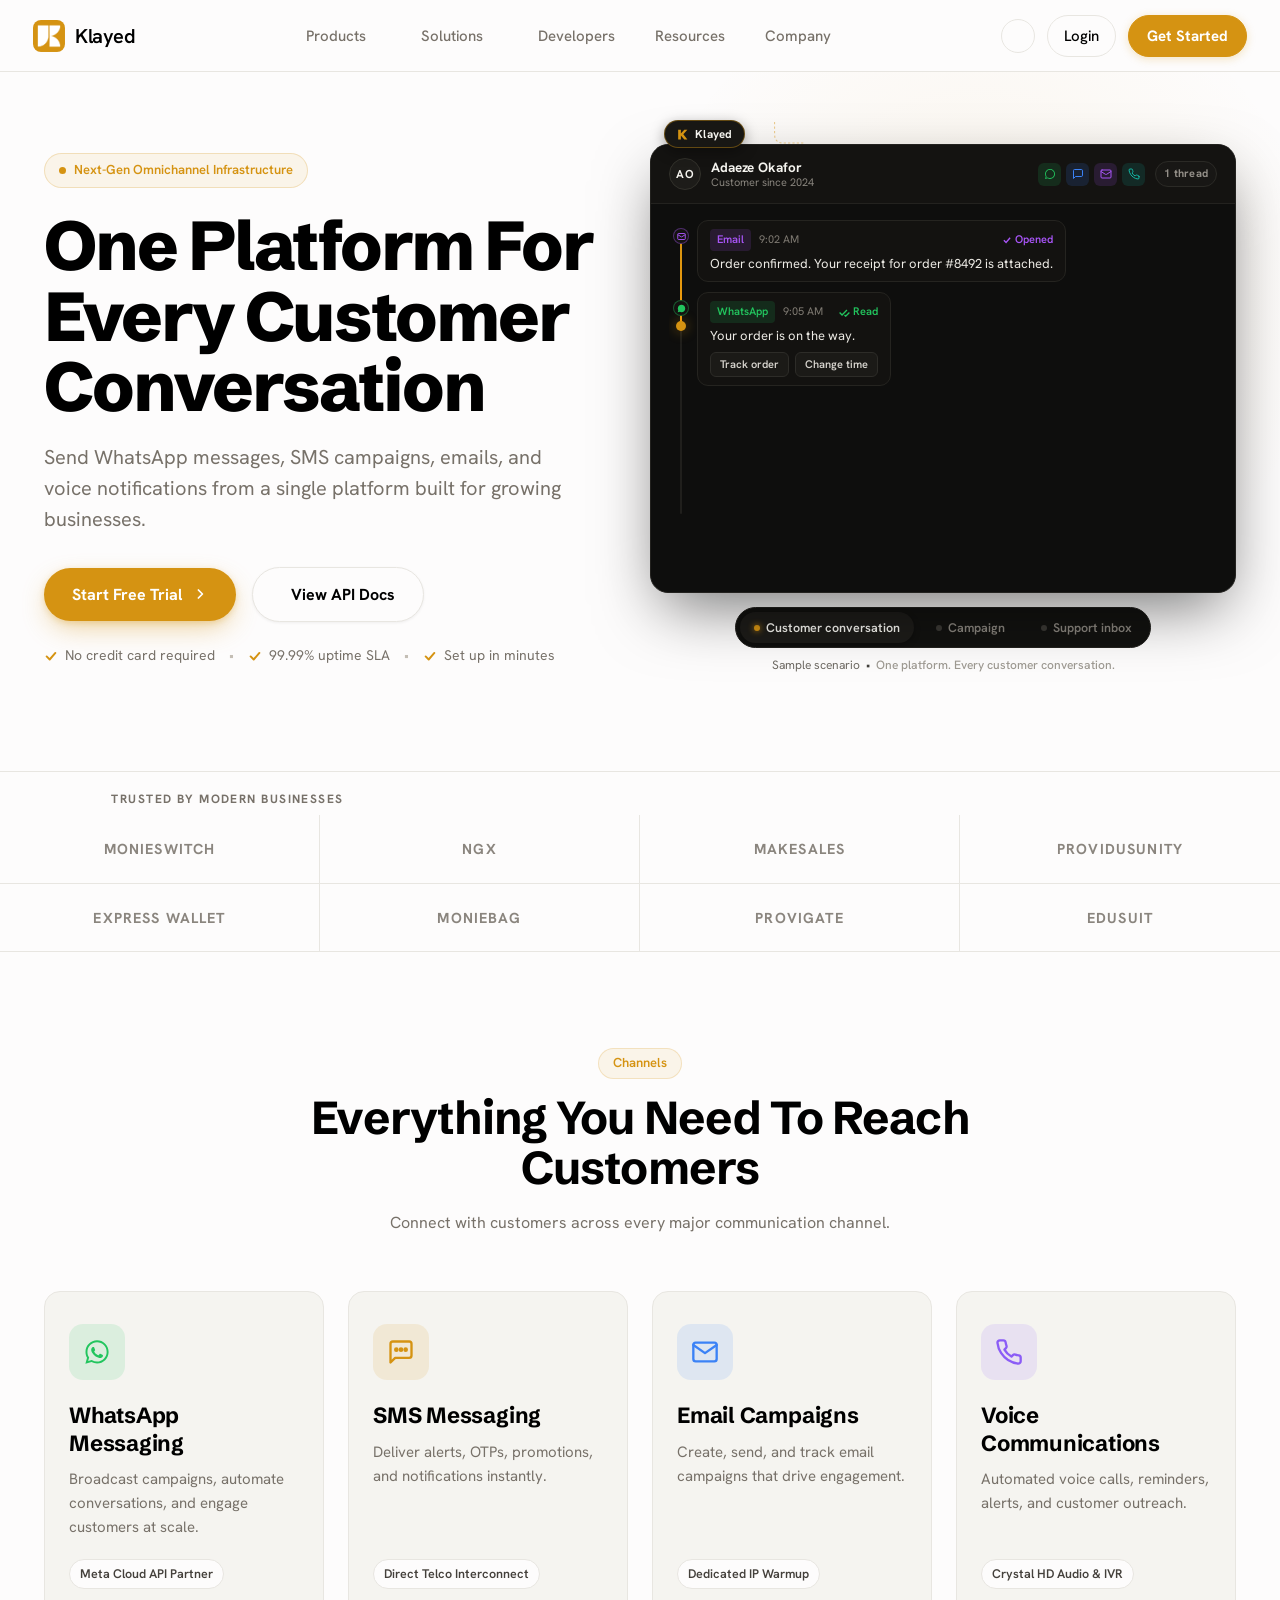
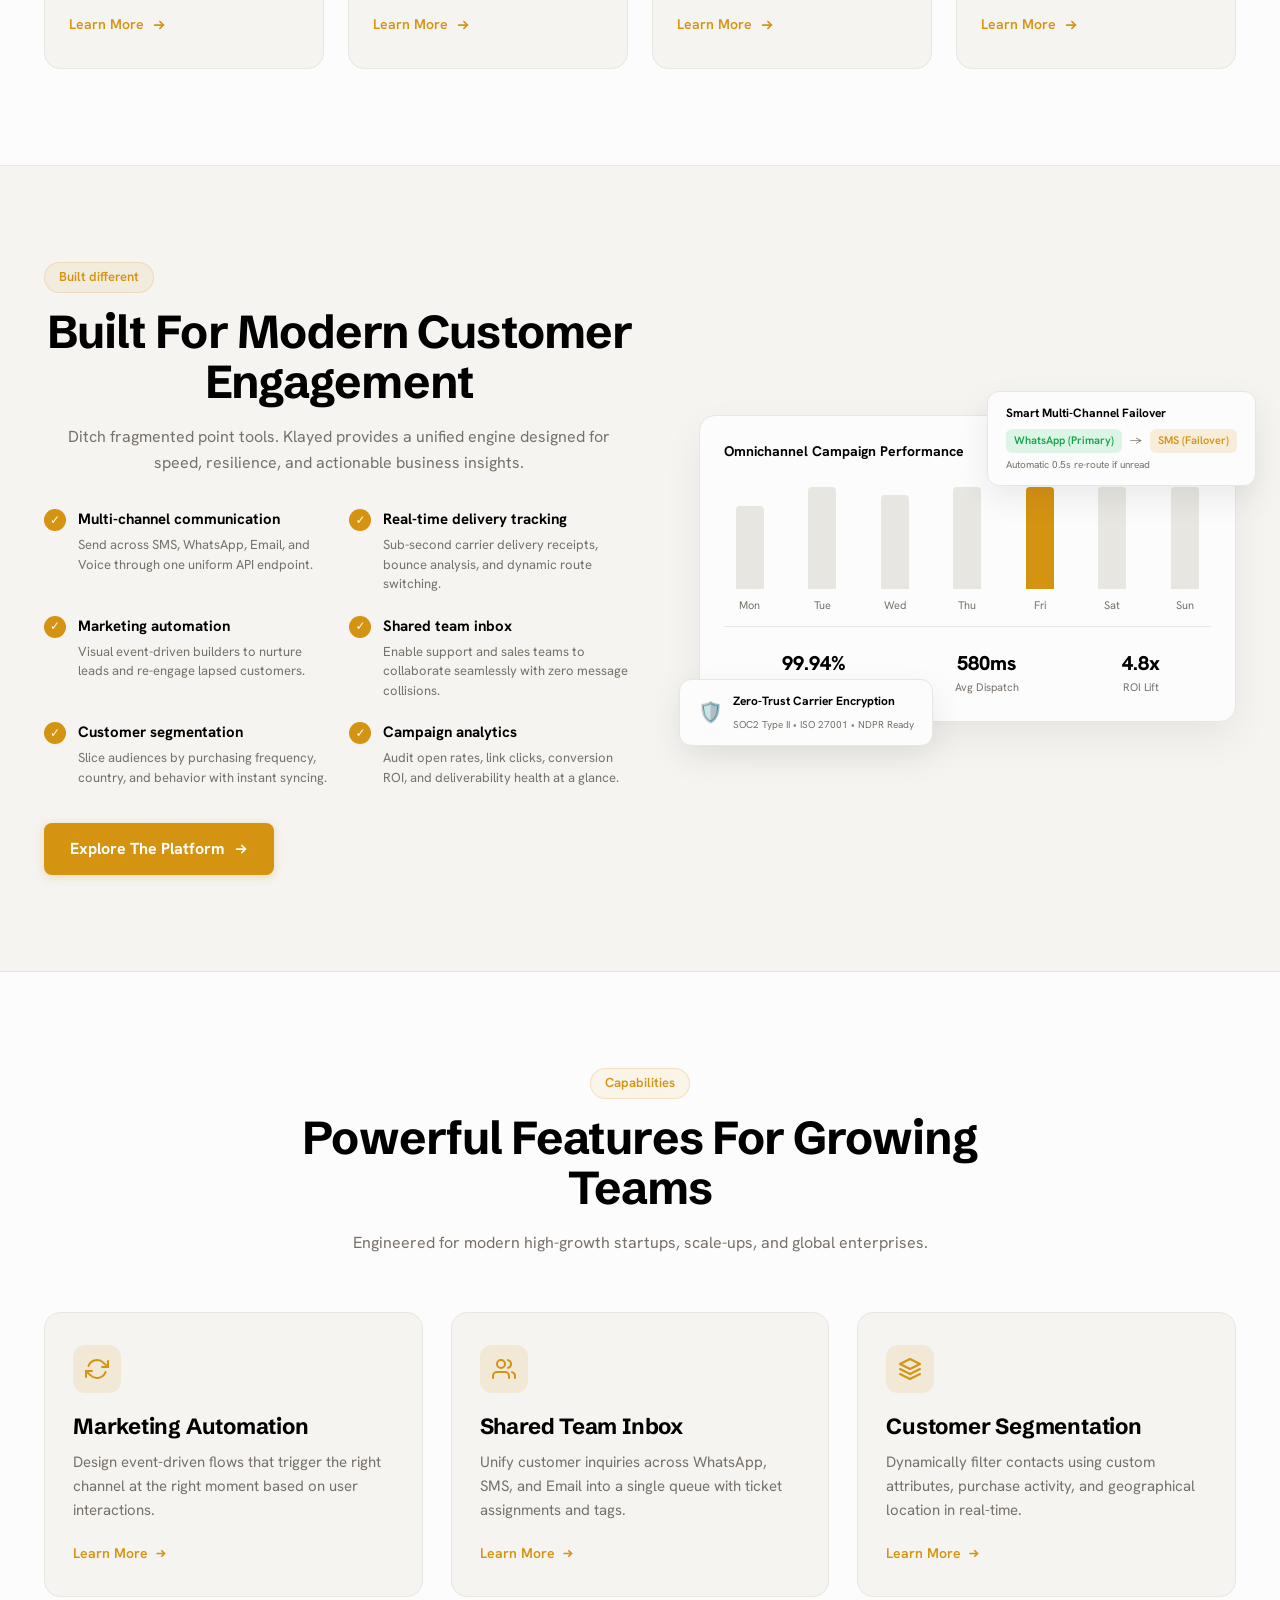
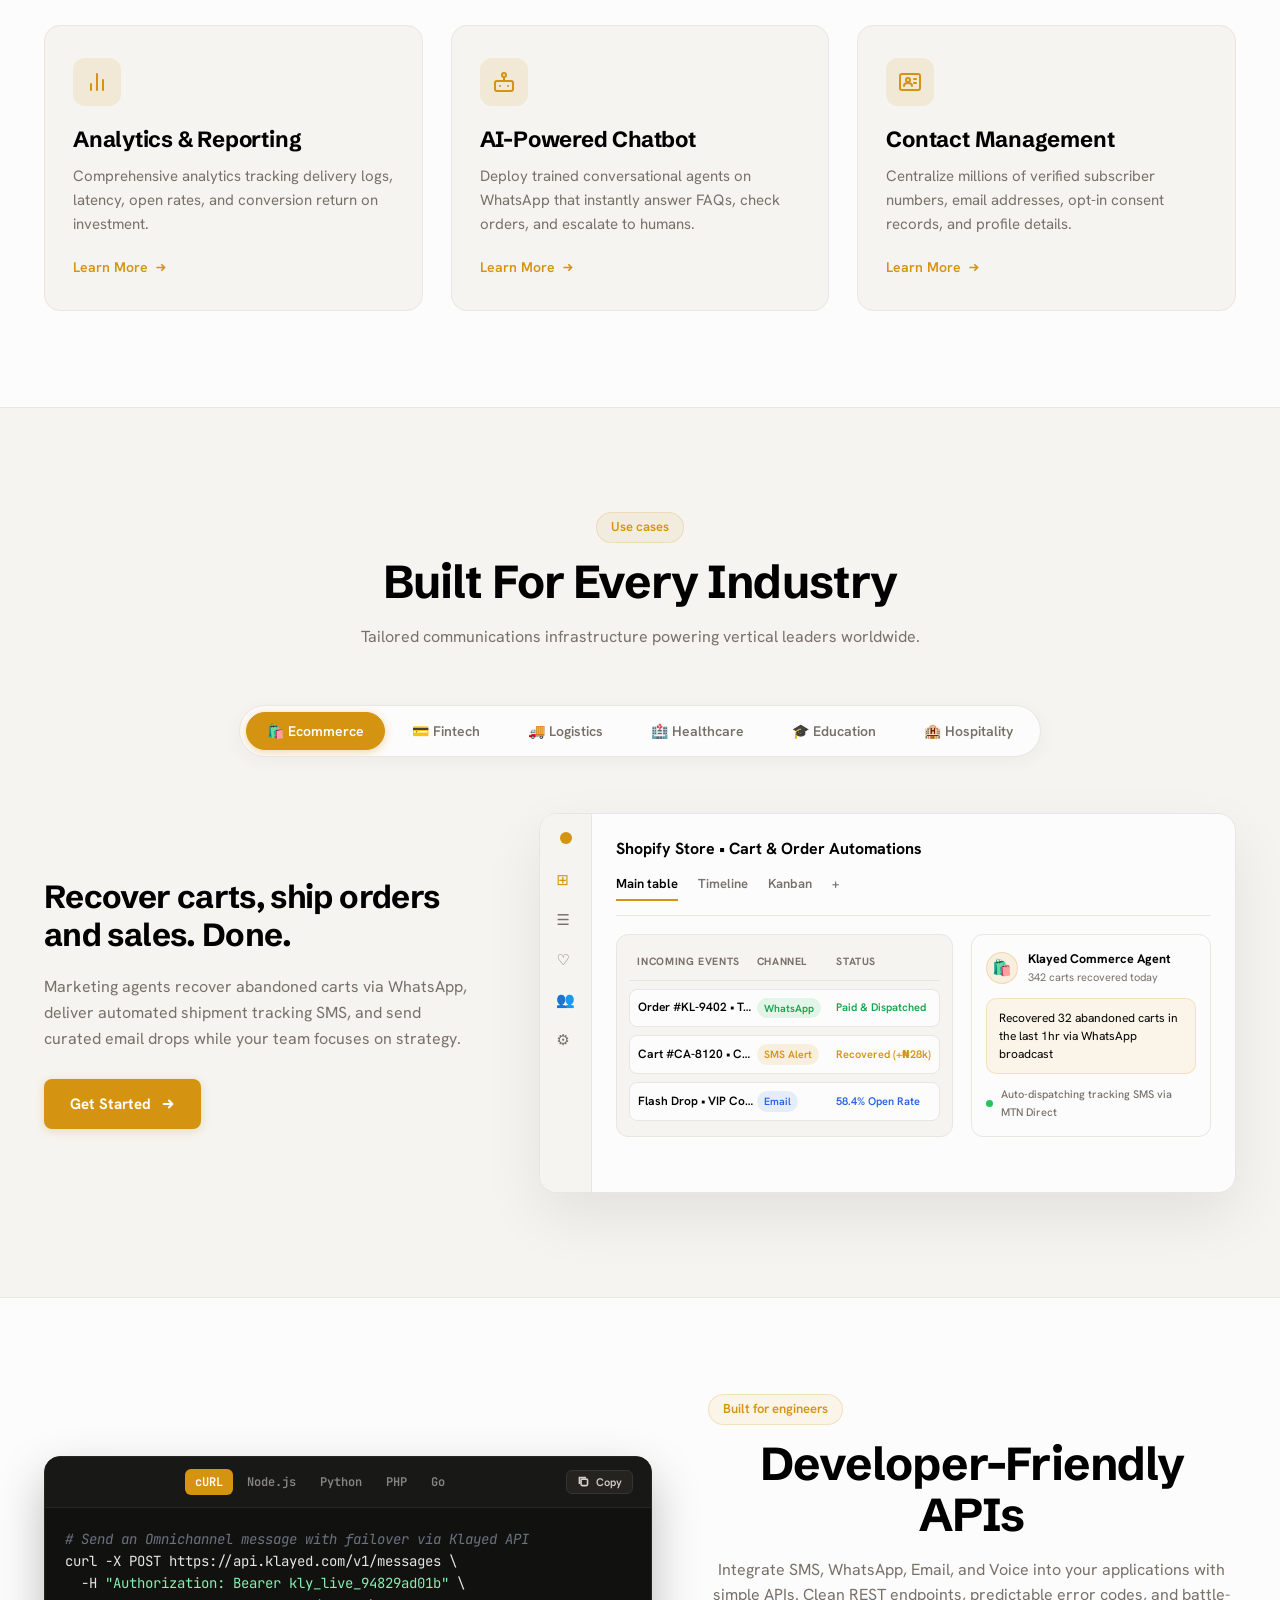
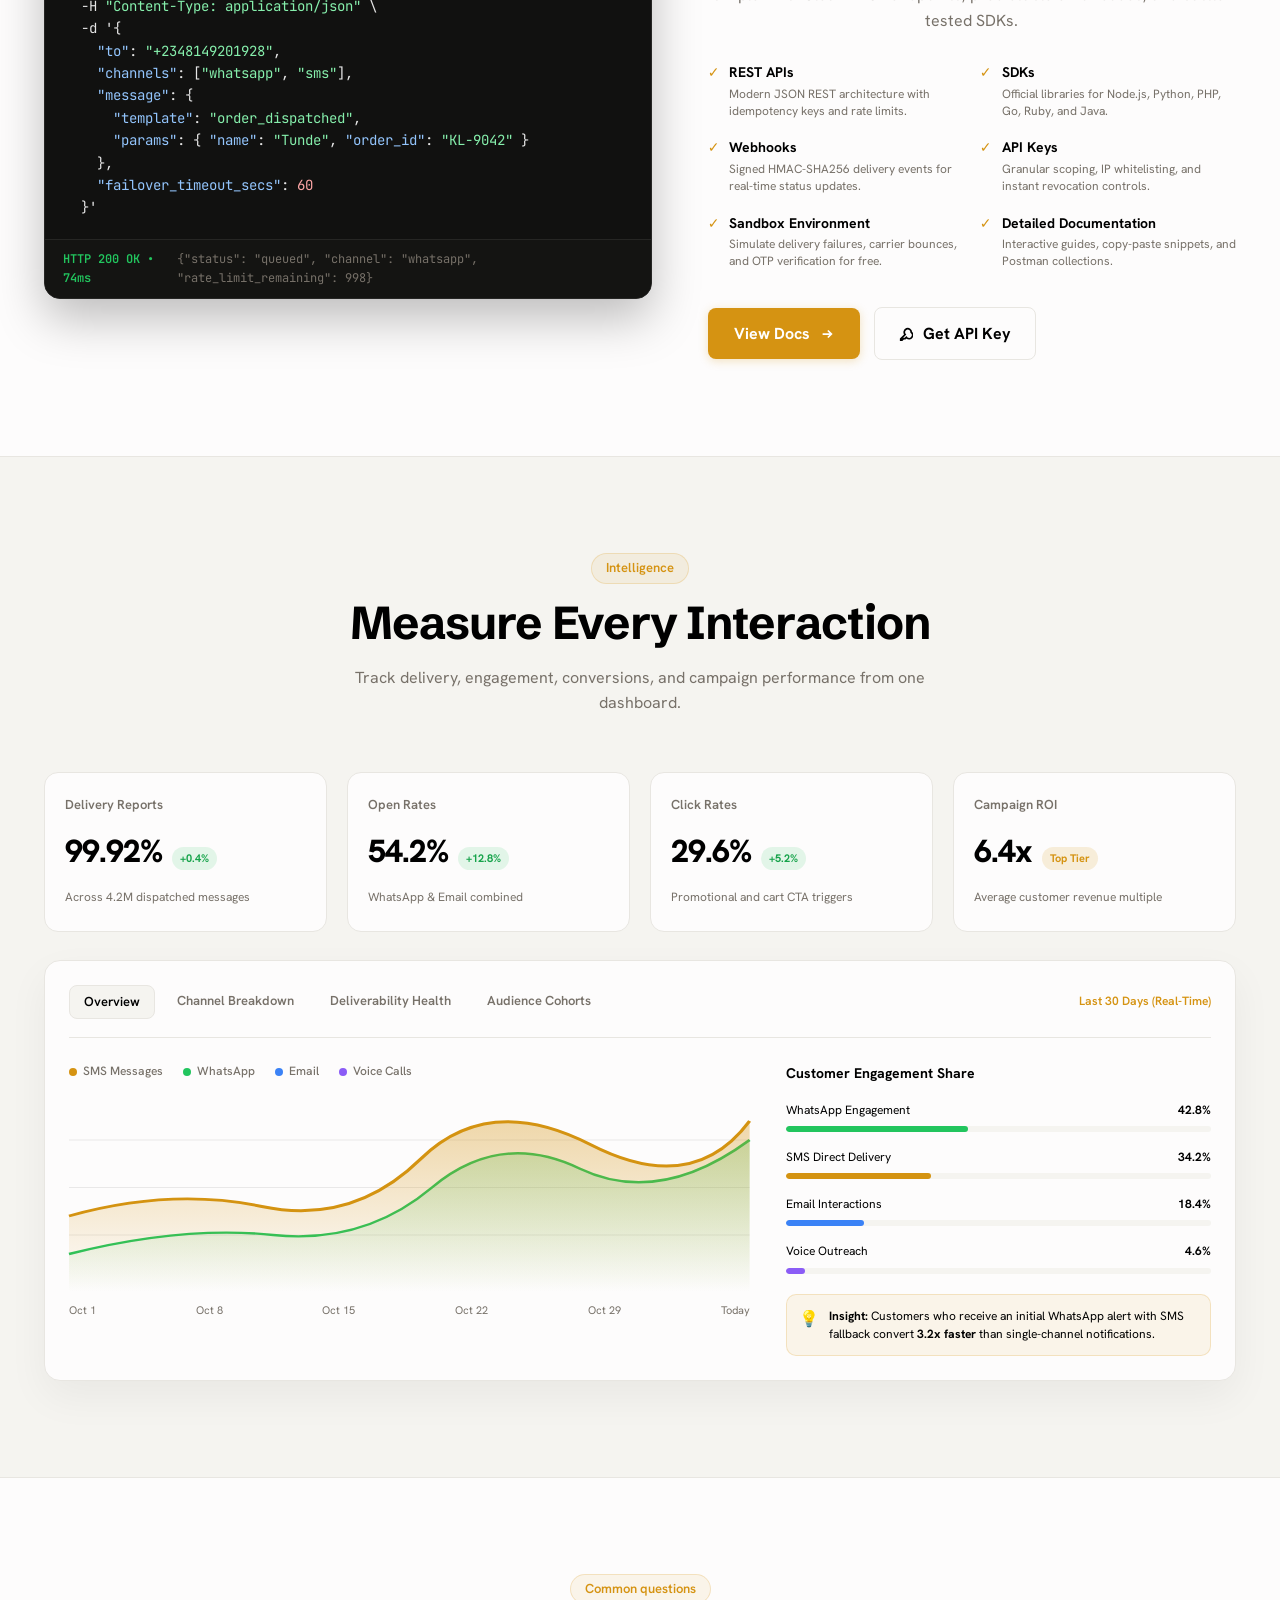
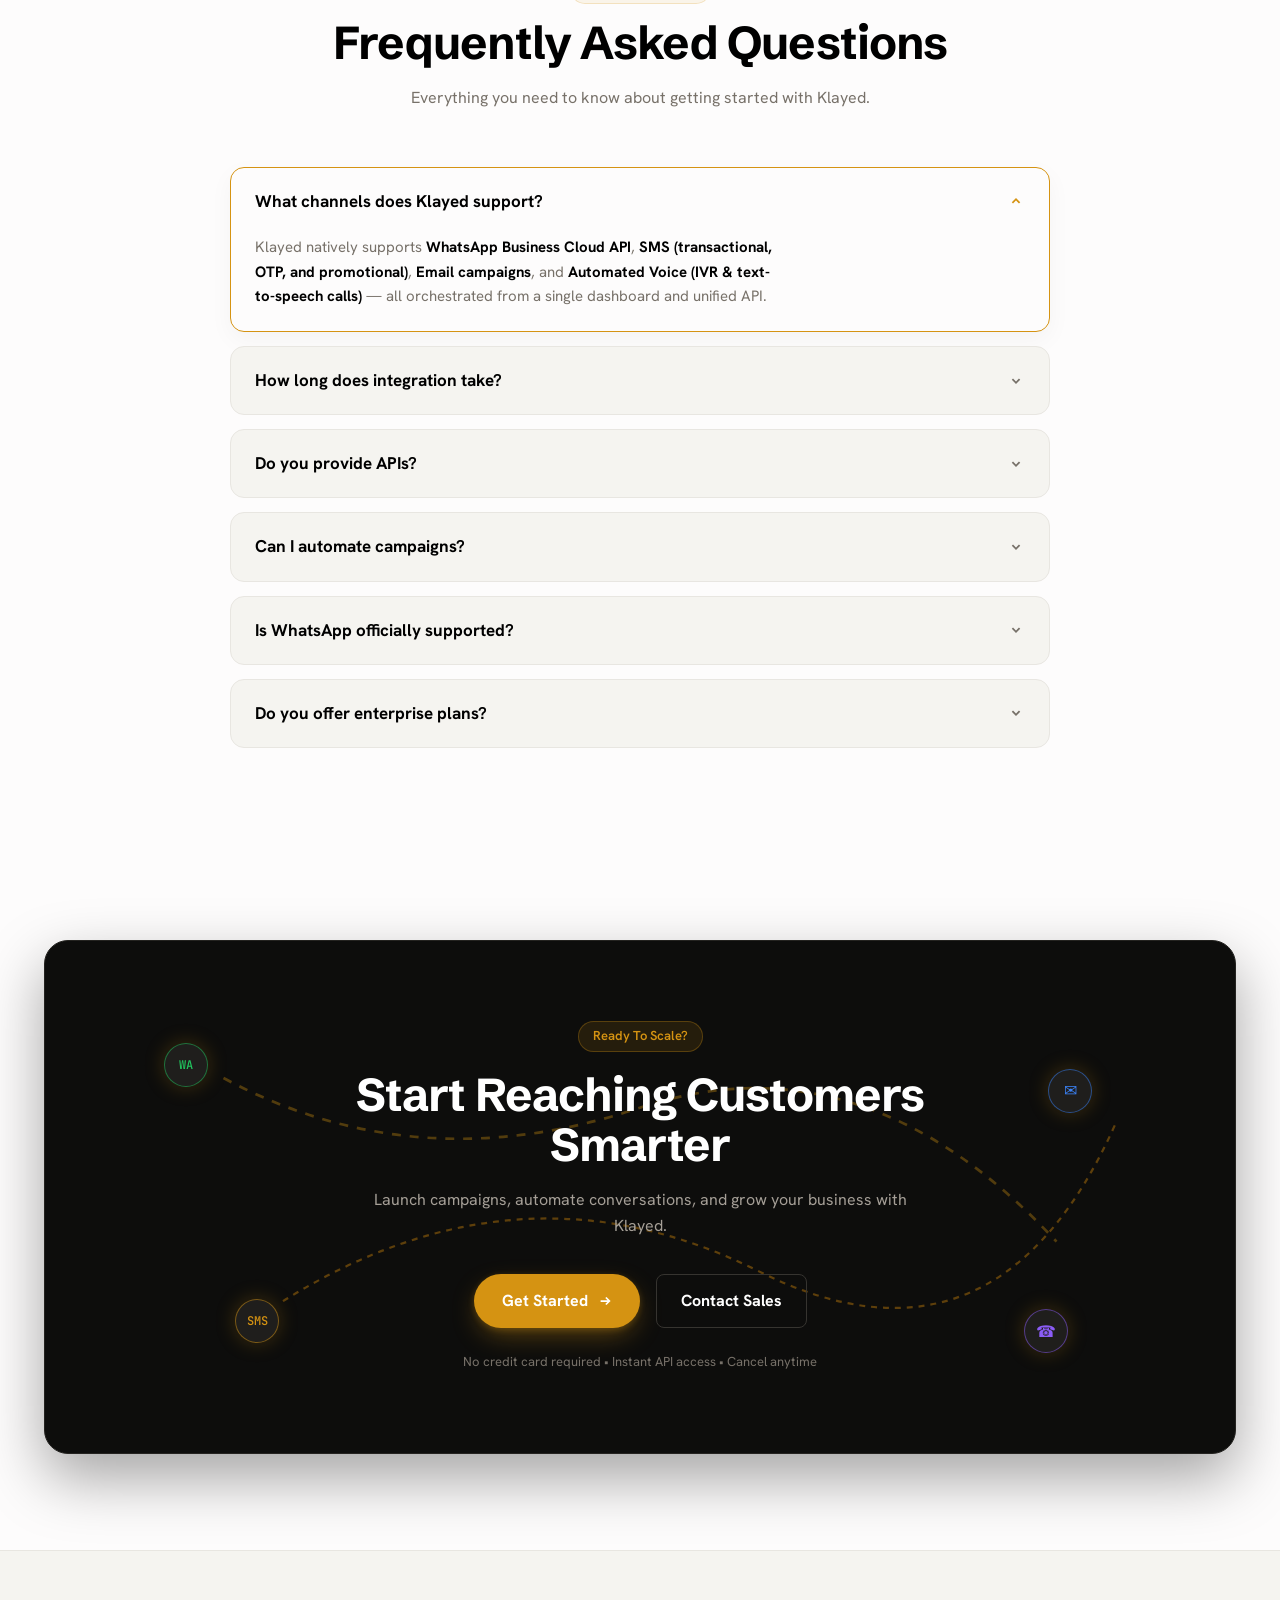
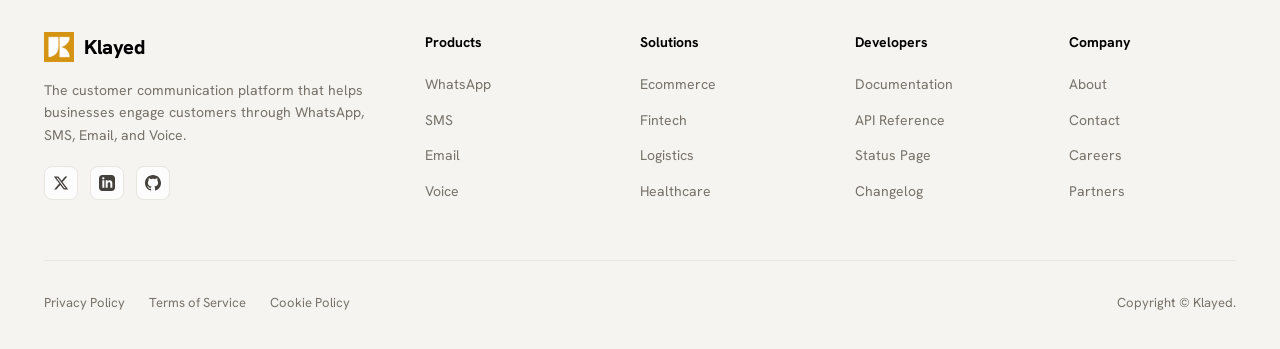
==== commit 46ab8ab3: "style: apply logo primary color (#D59312) to primary buttons, active indicators, and interactive acc" ====
--- a/index.html
+++ b/index.html
@@ -19,7 +19,7 @@
   <link rel="stylesheet" href="https://fonts.googleapis.com/css2?family=Hanken+Grotesk:wght@400;500;600;700&family=Schibsted+Grotesk:wght@600;700;800;900&family=JetBrains+Mono:wght@400;500&display=swap">
 
   <link rel="stylesheet" href="https://use.hugeicons.com/font/icons.css">
-  <link rel="stylesheet" href="landing.css?v=20261008_11">
+  <link rel="stylesheet" href="landing.css?v=20261008_12">
   <script>
     (function() {
       try {
--- a/landing.css
+++ b/landing.css
@@ -6,6 +6,28 @@
 @import url('https://fonts.googleapis.com/css2?family=Hanken+Grotesk:wght@400;500;600;700&family=Schibsted+Grotesk:wght@600;700;800;900&family=JetBrains+Mono:wght@400;500&display=swap');
 
 :root {
+  /* ==========================================================================
+     Klayed Brand Palette Tokens
+     Primary Color directly sampled from Brand Logo: #D59312
+     ========================================================================== */
+  --color-primary: #D59312;
+  --color-primary-gold: #D59312;
+  --color-gold-hover: #BC800E;
+  --color-gold-active: #A06B08;
+  --color-gold-light: #FDF6E8;
+  --color-gold-glow: rgba(213, 147, 18, 0.28);
+  --color-primary-rgb: 213, 147, 18;
+
+  --color-eggshell: #FDFCFC;
+  --color-warm-taupe: #f5f4f0;
+  --color-stone: #e8e6e1;
+  --color-ink: #000000;
+  --color-graphite: #44403b;
+  --color-smoke: #777169;
+  --color-ash: #a59f97;
+  --color-violet-spark: #D59312;
+  --color-ember-orange: #ff4704;
+
   /* ==========================================================================
      Two-Font Typography System Tokens
      ========================================================================== */
@@ -181,6 +203,16 @@
   padding-top: 72px;
   transition: background-color 0.3s cubic-bezier(0.16, 1, 0.3, 1),
               color 0.3s cubic-bezier(0.16, 1, 0.3, 1);
+}
+
+::selection {
+  background-color: var(--color-gold-glow);
+  color: var(--color-ink);
+}
+
+:focus-visible {
+  outline: 2px solid var(--color-primary-gold);
+  outline-offset: 2px;
 }
 
 /* ==========================================================================
@@ -8711,6 +8743,10 @@
   --color-graphite: #d4d0ca;
   --color-smoke: #a59f97;
   --color-ash: #635f58;
+  --color-primary: #D59312;
+  --color-primary-gold: #D59312;
+  --color-gold-hover: #E5A11A;
+  --color-gold-active: #BC800E;
 
   --surface-eggshell-canvas: #0c0c0b;
   --surface-warm-taupe: #141412;
@@ -11629,7 +11665,7 @@
   left: 0;
   width: 100%;
   height: 0%;
-  background: linear-gradient(to bottom, #D49311 0%, #F59E0B 100%);
+  background: linear-gradient(to bottom, var(--color-primary-gold) 0%, #F59E0B 100%);
   transition: height 0.45s cubic-bezier(0.25, 1, 0.5, 1);
   border-radius: 2px;
 }
@@ -11641,8 +11677,8 @@
   width: 10px;
   height: 10px;
   border-radius: 50%;
-  background: #F59E0B;
-  box-shadow: 0 0 12px 2px rgba(212, 147, 17, 0.8);
+  background: var(--color-primary-gold);
+  box-shadow: 0 0 12px 2px var(--color-gold-glow);
   transform: translateY(-50%);
   transition: top 0.45s cubic-bezier(0.25, 1, 0.5, 1);
   opacity: 0;
@@ -12177,7 +12213,7 @@
 .khv-typing-cursor::after {
   content: '|';
   animation: khvBlink 1s infinite;
-  color: #D49311;
+  color: var(--color-primary-gold);
 }
 
 @keyframes khvBlink {
@@ -12204,13 +12240,18 @@
   width: 22px;
   height: 22px;
   border-radius: 5px;
-  background: #D49311;
+  background: var(--color-primary-gold);
   border: none;
   color: #ffffff;
   display: flex;
   align-items: center;
   justify-content: center;
   cursor: pointer;
+  transition: background-color 0.2s ease;
+}
+
+.khv-send-action:hover {
+  background: var(--color-gold-hover);
 }
 
 /* ==========================================================================
@@ -12277,8 +12318,8 @@
 }
 
 .khv-tab-pill.is-active .khv-pill-dot {
-  background: #D49311;
-  box-shadow: 0 0 6px #D49311;
+  background: var(--color-primary-gold);
+  box-shadow: 0 0 6px var(--color-primary-gold);
 }
 
 .khv-fixed-label {
@@ -13486,7 +13527,7 @@
   border-radius: 50%;
 }
 
-.v2-dot-sms { background: #D49311; }
+.v2-dot-sms { background: var(--color-primary-gold); }
 .v2-dot-wa { background: #22C55E; }
 .v2-dot-mail { background: #3B82F6; }
 .v2-dot-voice { background: #8B5CF6; }
@@ -13700,7 +13741,7 @@
 }
 
 .v2-fn-wa { top: 20%; left: 10%; color: #22C55E; border-color: rgba(34, 197, 94, 0.5); }
-.v2-fn-sms { top: 70%; left: 16%; color: #D49311; border-color: rgba(212, 147, 17, 0.5); animation-delay: -2s; }
+.v2-fn-sms { top: 70%; left: 16%; color: var(--color-primary-gold); border-color: rgba(213, 147, 18, 0.5); animation-delay: -2s; }
 .v2-fn-mail { top: 25%; right: 12%; color: #3B82F6; border-color: rgba(59, 130, 246, 0.5); font-size: 16px; animation-delay: -1s; }
 .v2-fn-voice { top: 72%; right: 14%; color: #8B5CF6; border-color: rgba(139, 92, 246, 0.5); font-size: 16px; animation-delay: -3s; }
 
@@ -13762,6 +13803,20 @@
   gap: 16px;
   margin-bottom: 24px;
   flex-wrap: wrap;
+}
+
+.v2-final-cta-btns .v2-btn-primary {
+  background-color: var(--color-primary-gold) !important;
+  color: #ffffff !important;
+  border-radius: 999px !important;
+  padding: 14px 28px !important;
+  box-shadow: 0 10px 28px -6px rgba(213, 147, 18, 0.45), 0 2px 6px rgba(213, 147, 18, 0.25) !important;
+}
+
+.v2-final-cta-btns .v2-btn-primary:hover {
+  background-color: var(--color-gold-hover) !important;
+  transform: translateY(-2px);
+  box-shadow: 0 14px 34px -6px rgba(213, 147, 18, 0.6), 0 4px 12px rgba(213, 147, 18, 0.35) !important;
 }
 
 .v2-final-cta-btns .v2-btn-secondary {
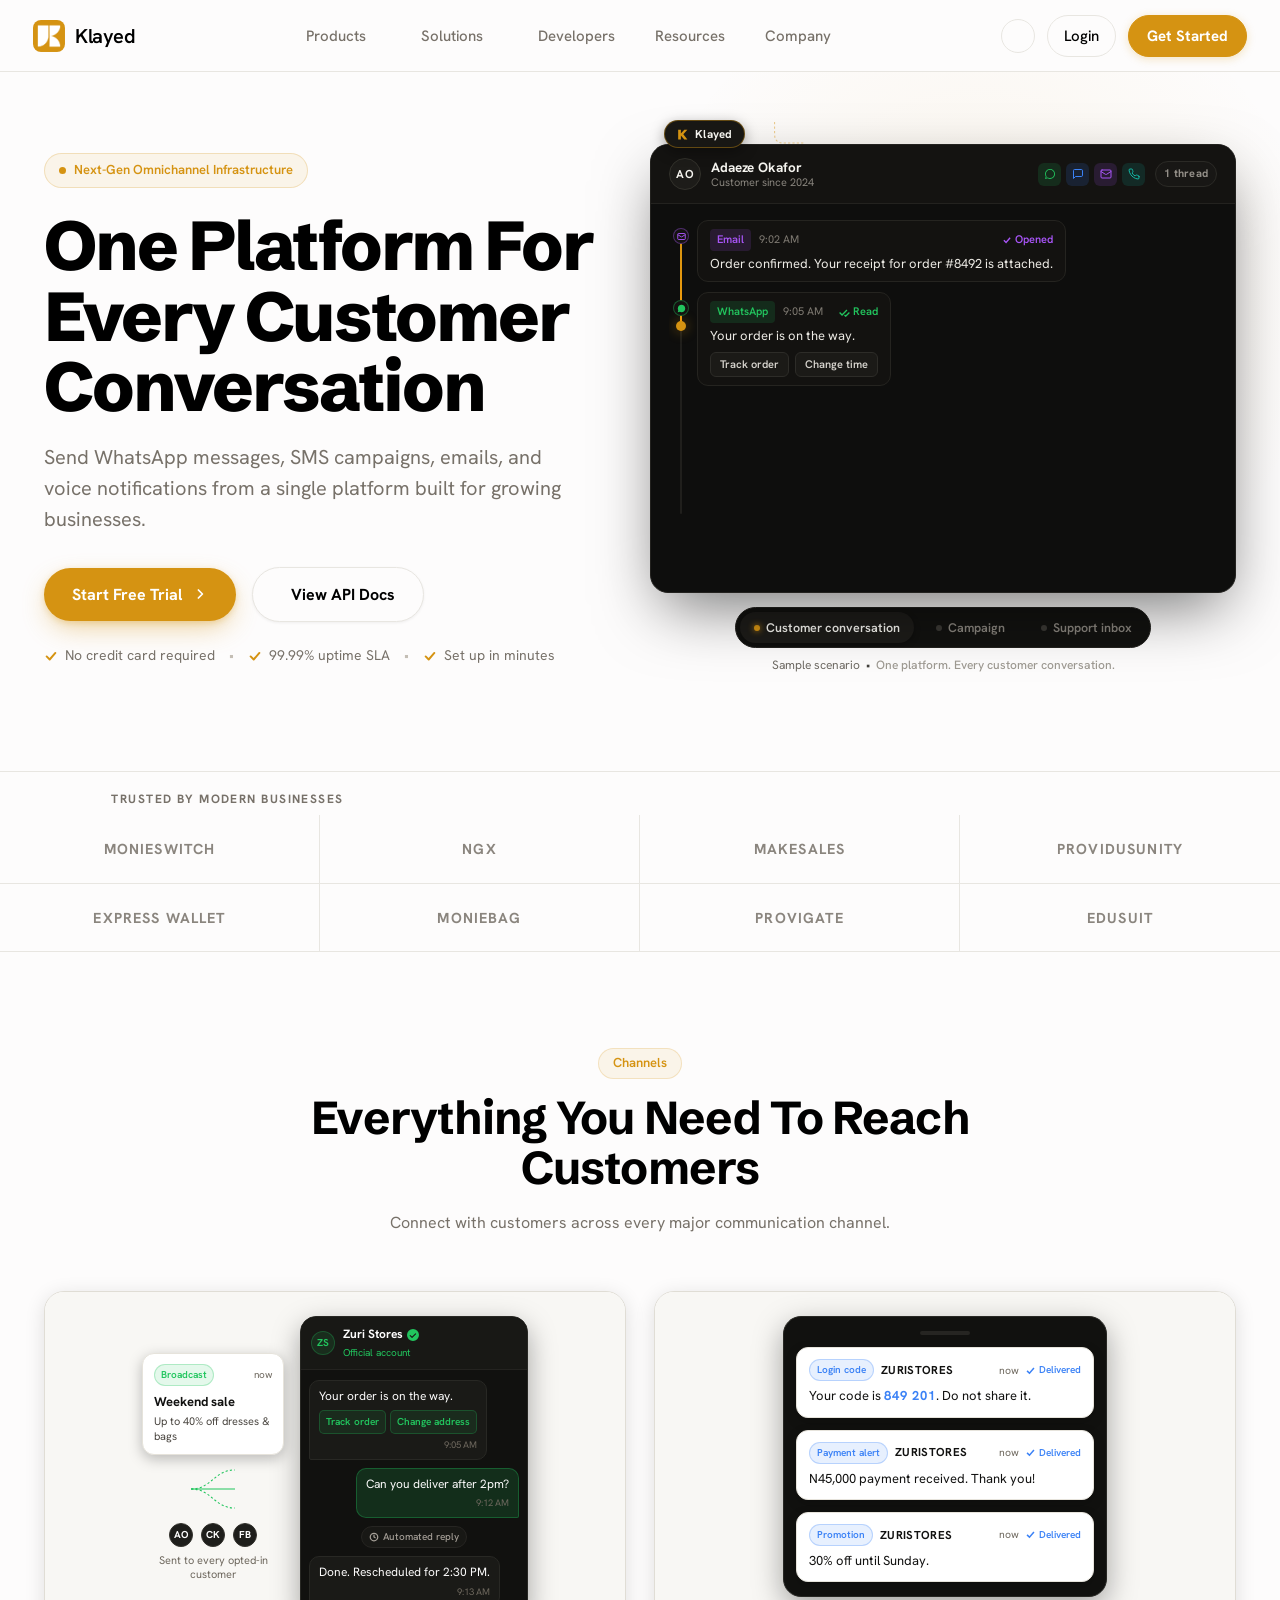
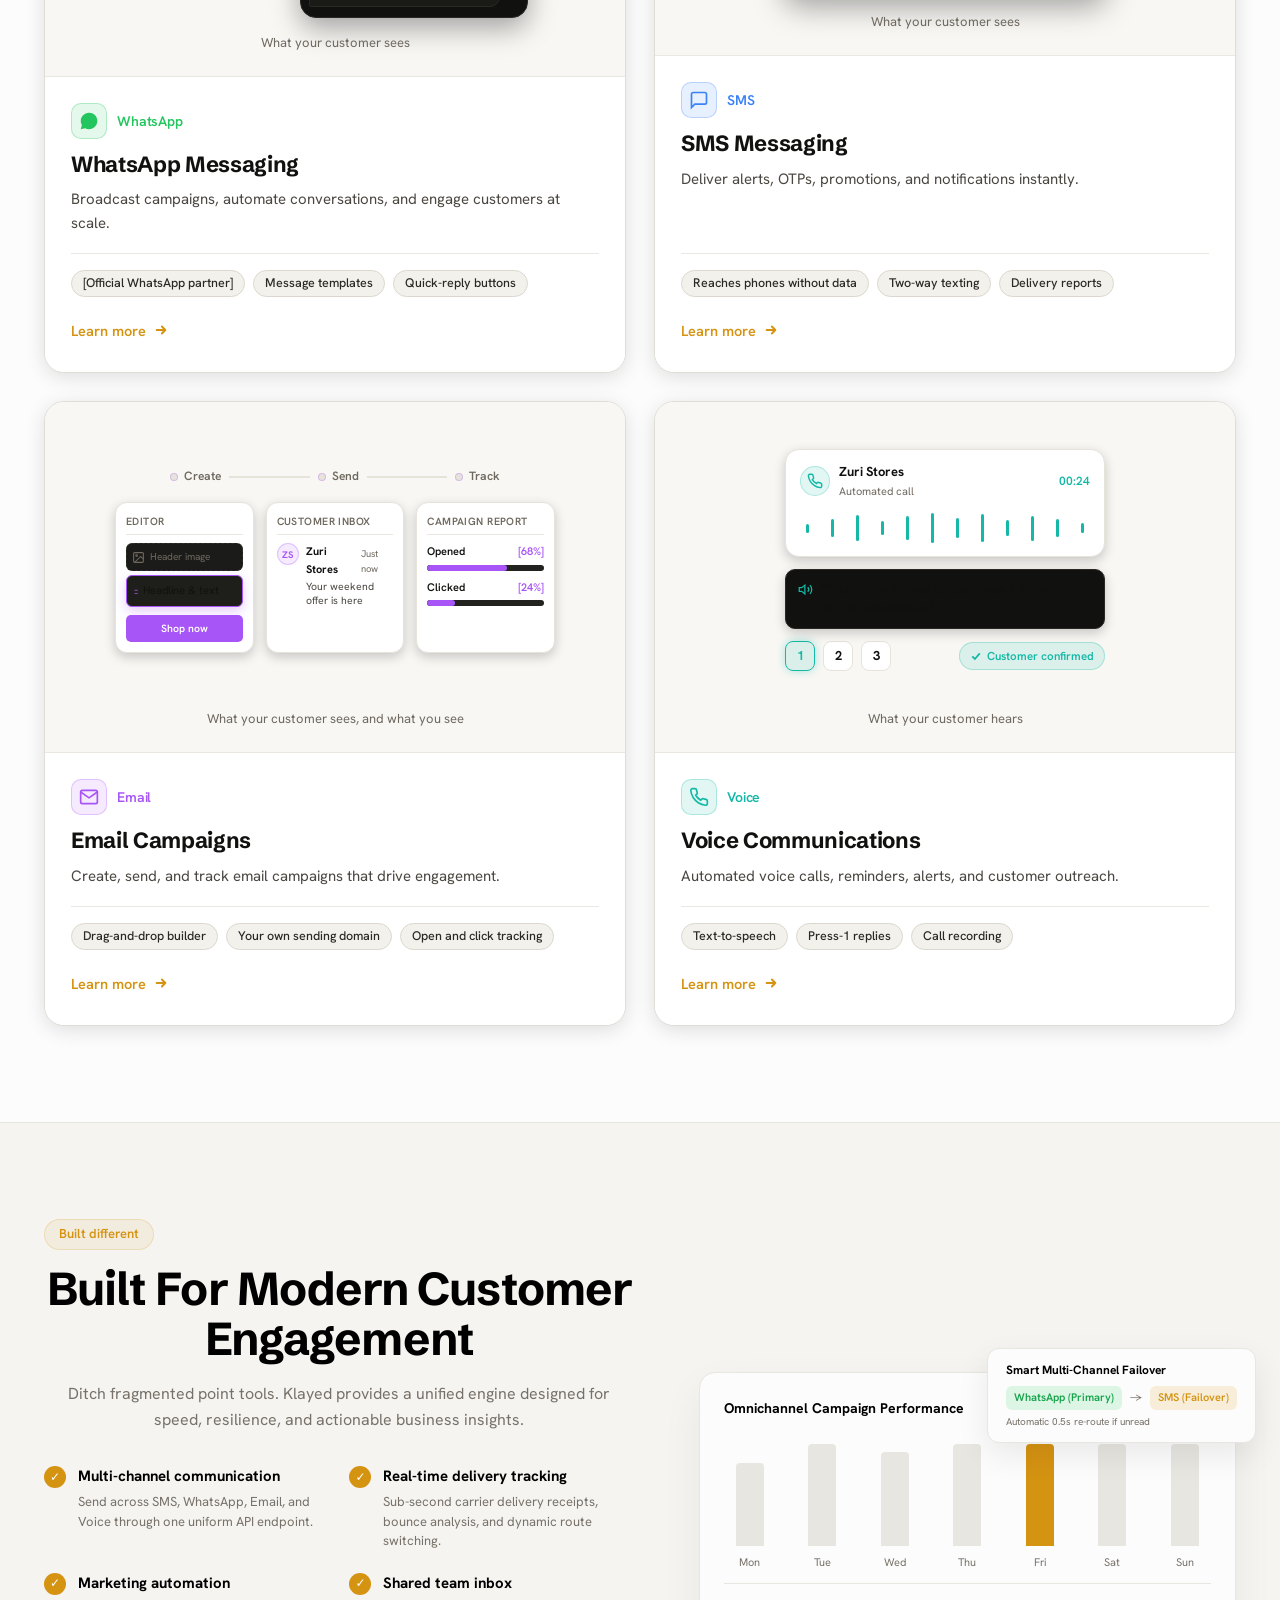
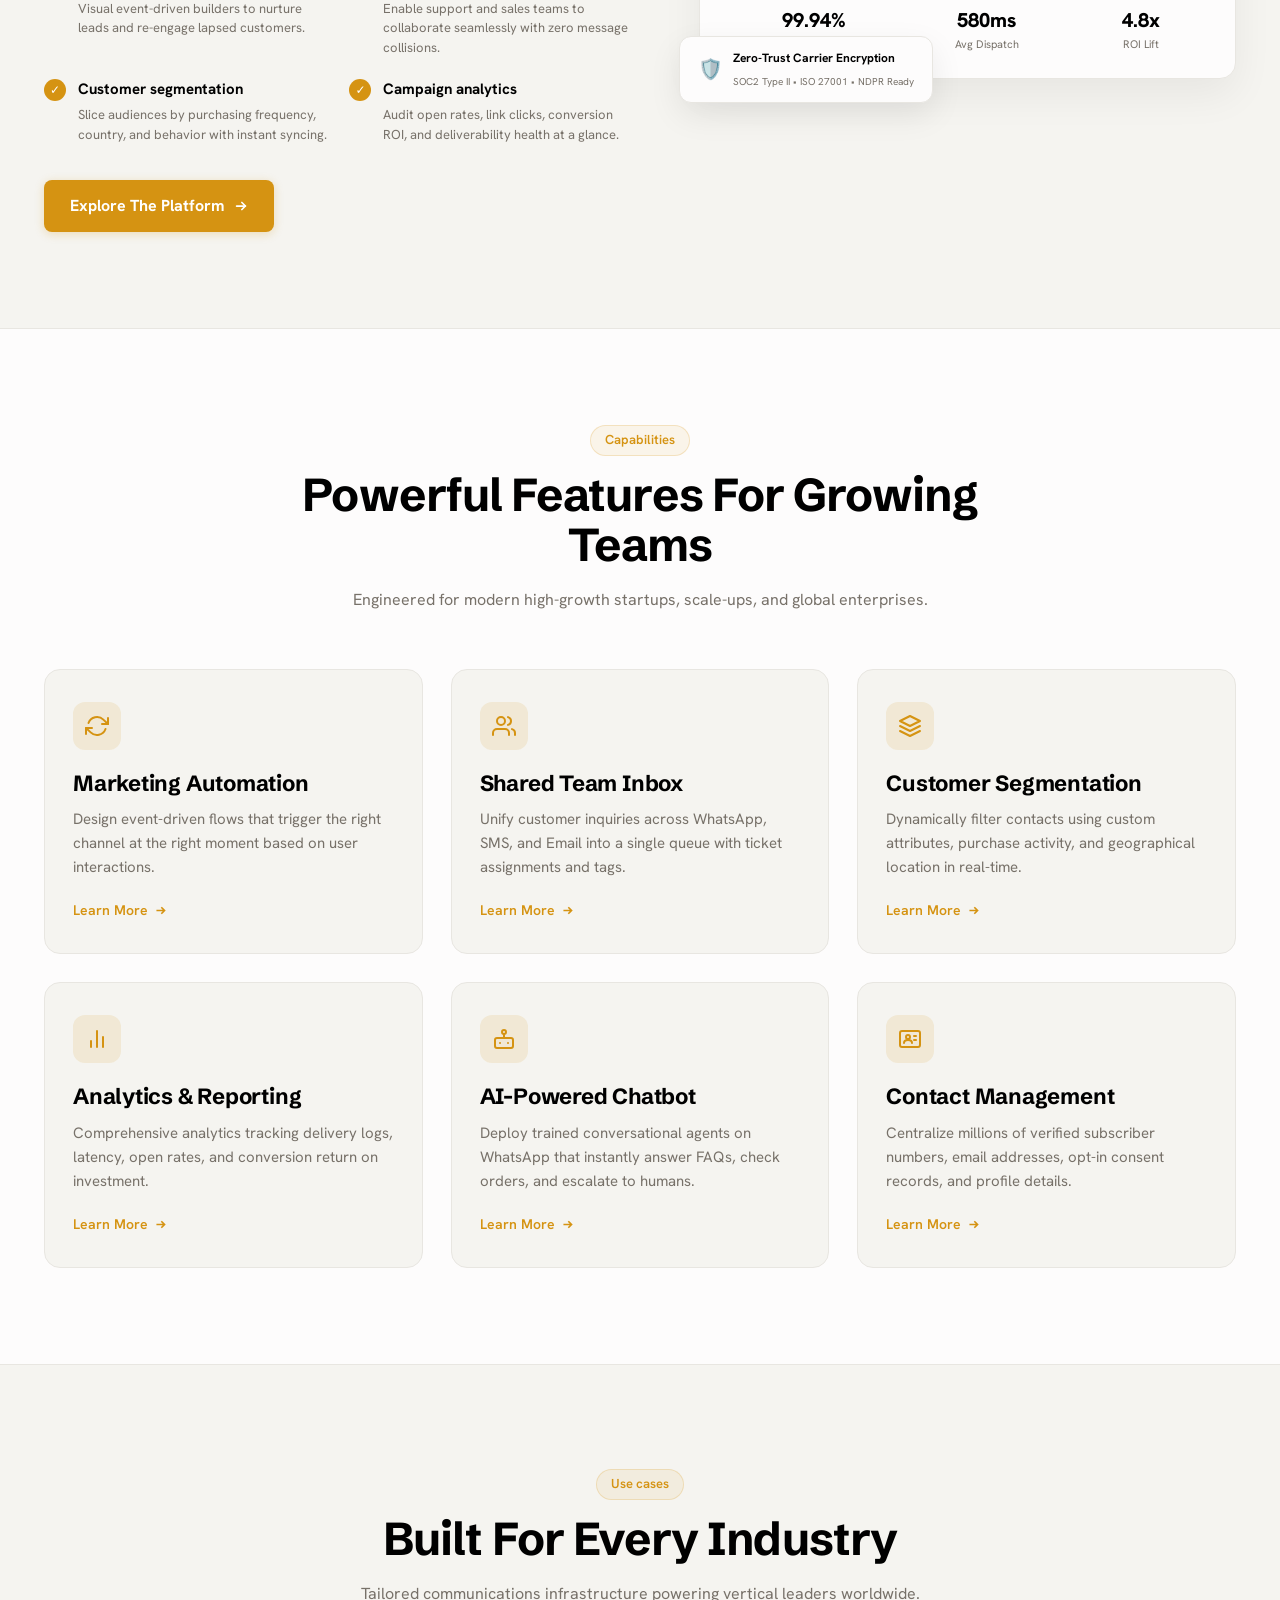
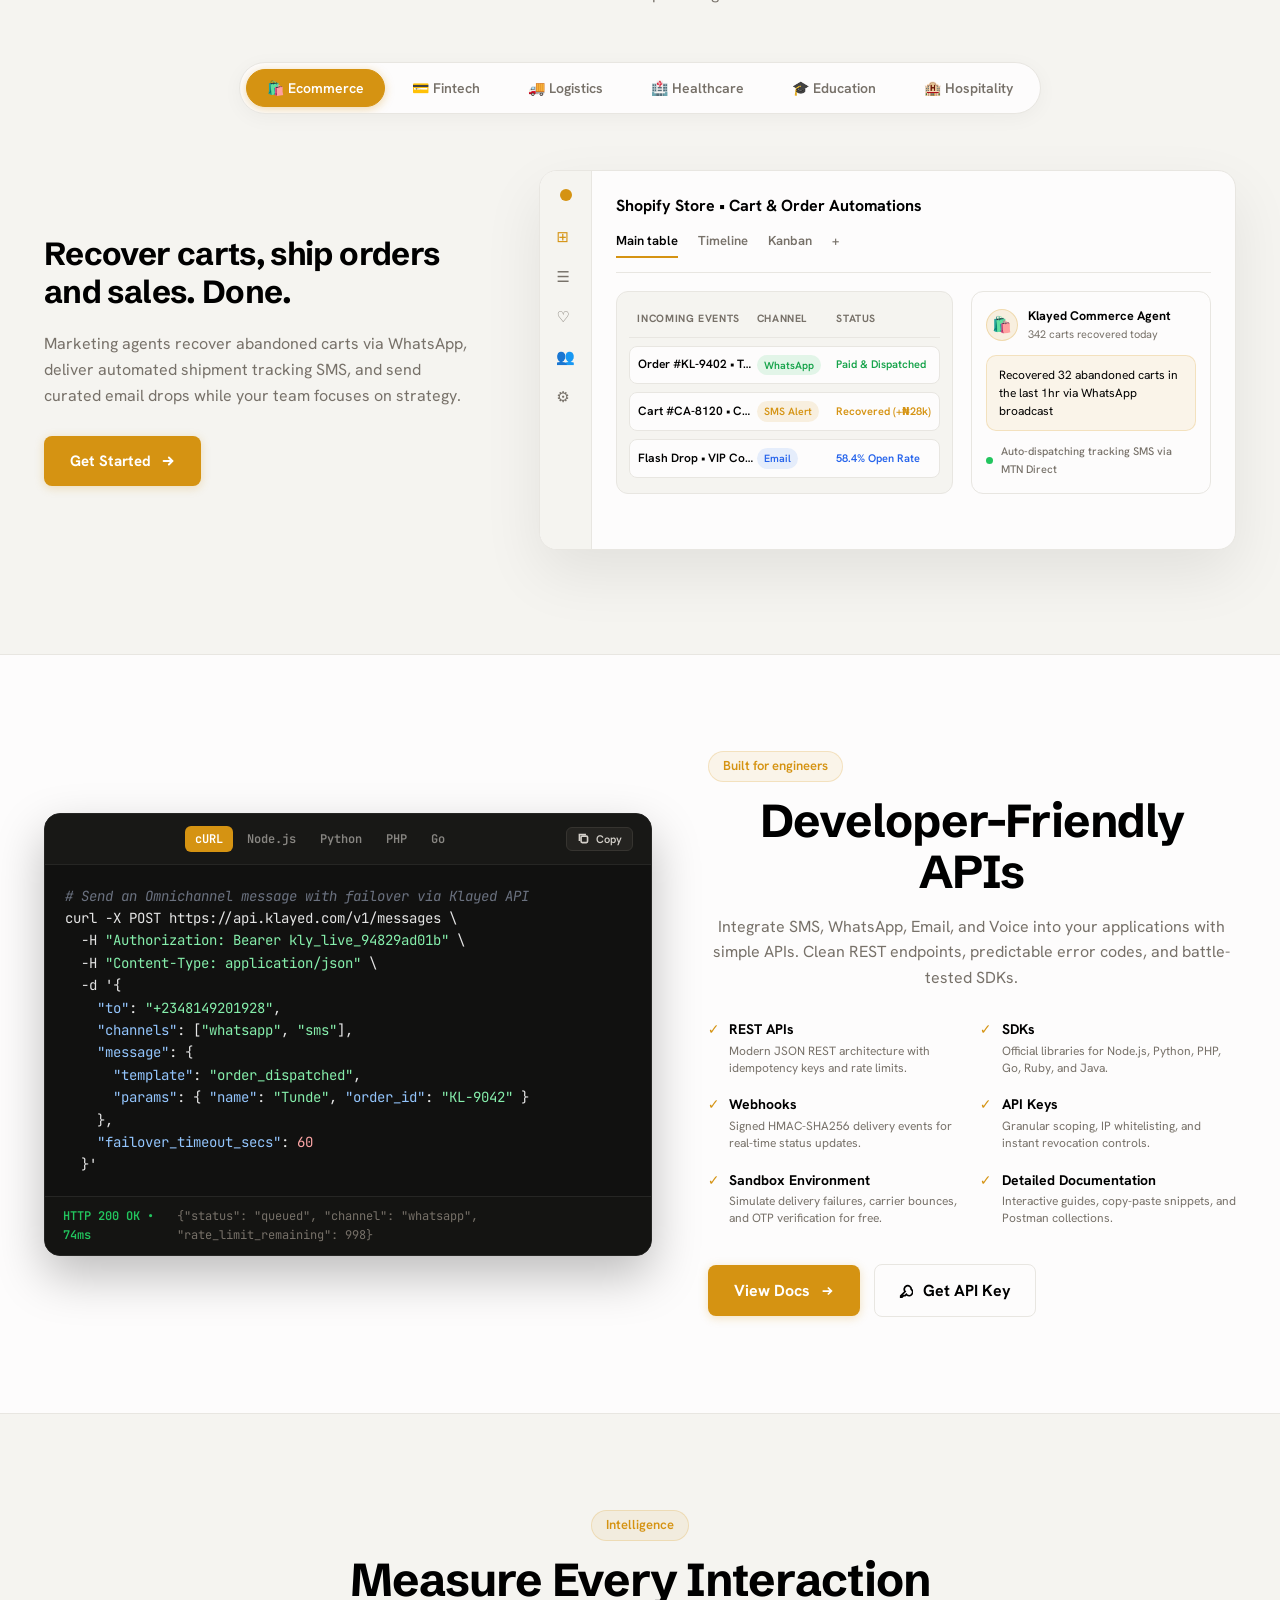
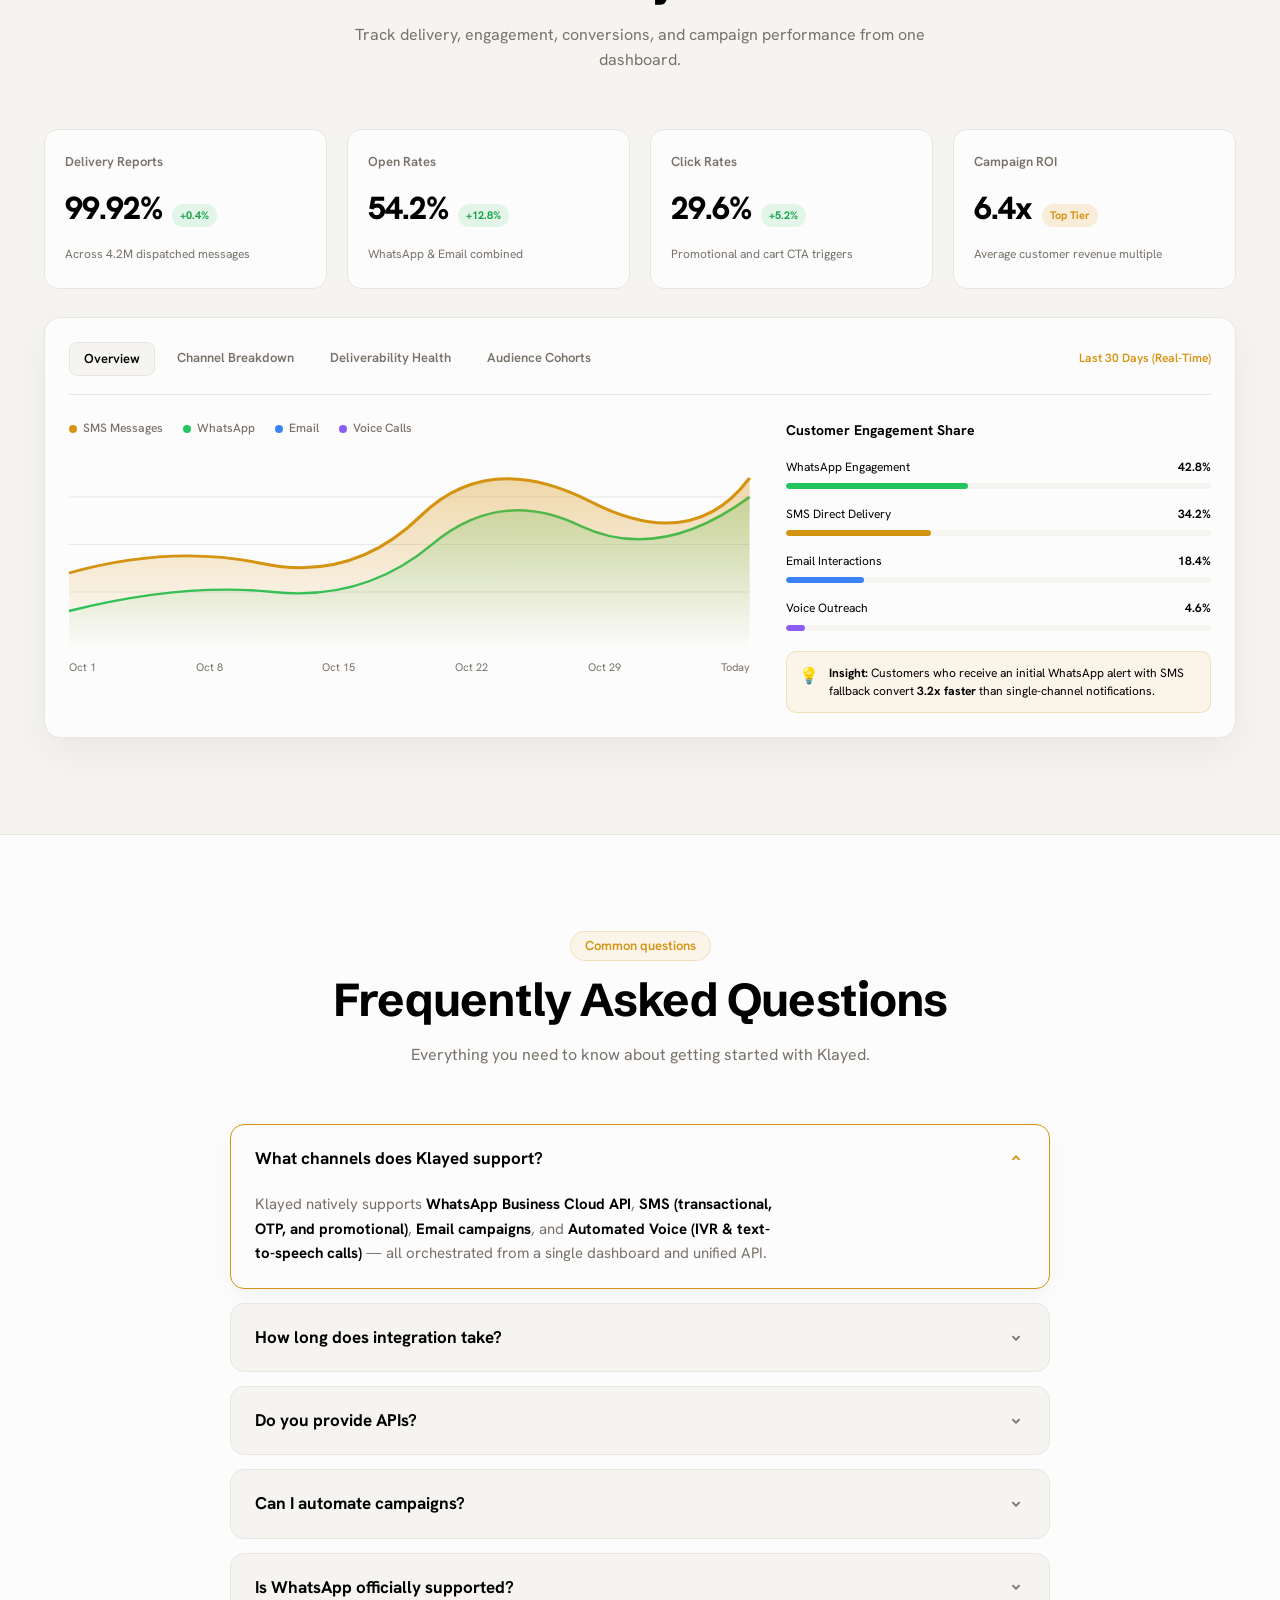
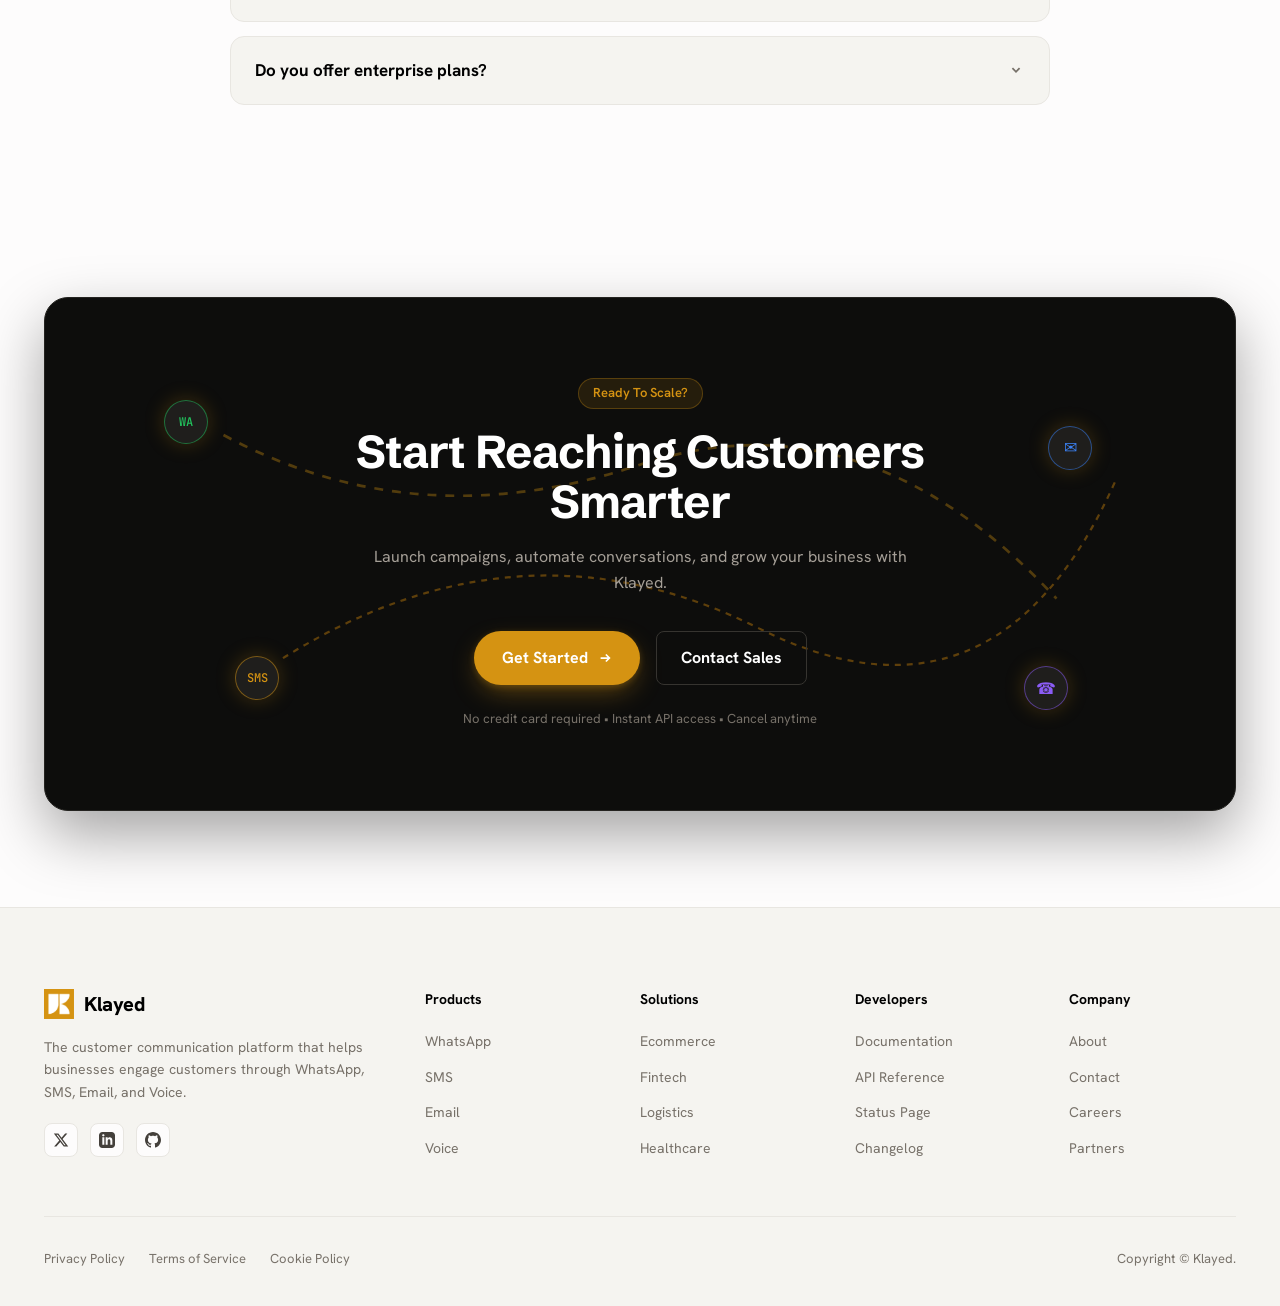
==== commit c240d969: "Redesign channel feature tiles into 2x2 grid with dynamic illustrations and animations" ====
--- a/index.html
+++ b/index.html
@@ -951,87 +951,409 @@
           <p class="v2-section-subtext">Connect with customers across every major communication channel.</p>
         </div>
 
-        <div class="v2-channels-grid">
+        <div class="cft-grid">
           
-          <!-- Card 1: WhatsApp -->
-          <div class="v2-channel-card v2-channel-wa">
-            <div class="v2-channel-icon-box">
-              <svg viewBox="0 0 24 24" width="28" height="28" fill="currentColor">
-                <path d="M12.04 2C6.58 2 2.13 6.45 2.13 11.91C2.13 13.66 2.59 15.36 3.45 16.86L2.05 22L7.3 20.63C8.75 21.41 10.38 21.83 12.04 21.83C17.5 21.83 21.95 17.38 21.95 11.92C21.95 9.27 20.92 6.78 19.05 4.91C17.18 3.03 14.69 2 12.04 2ZM12.04 20.15C10.56 20.15 9.11 19.76 7.85 19.01L7.55 18.83L4.43 19.65L5.26 16.61L5.06 16.29C4.24 14.99 3.81 13.47 3.81 11.91C3.81 7.37 7.5 3.68 12.04 3.68C14.25 3.68 16.31 4.54 17.87 6.1C19.42 7.66 20.28 9.72 20.28 11.92C20.28 16.46 16.58 20.15 12.04 20.15ZM16.56 14.37C16.31 14.24 15.09 13.64 14.86 13.56C14.63 13.48 14.47 13.44 14.3 13.68C14.13 13.93 13.65 14.5 13.5 14.66C13.36 14.83 13.21 14.85 12.96 14.72C12.72 14.6 11.93 14.34 11 13.51C10.27 12.86 9.78 12.06 9.64 11.81C9.5 11.57 9.62 11.44 9.75 11.31C9.86 11.2 10 11.02 10.12 10.88C10.24 10.74 10.28 10.63 10.36 10.47C10.44 10.31 10.4 10.17 10.34 10.05C10.28 9.93 9.79 8.72 9.58 8.23C9.38 7.75 9.18 7.81 9.03 7.81H8.56C8.39 7.81 8.13 7.87 7.9 8.12C7.67 8.37 7.03 8.97 7.03 10.2C7.03 11.43 7.93 12.61 8.05 12.78C8.17 12.94 9.8 15.45 12.28 16.52C12.87 16.78 13.33 16.93 13.69 17.04C14.29 17.23 14.83 17.21 15.26 17.14C15.74 17.07 16.74 16.54 16.95 15.95C17.15 15.36 17.15 14.85 17.09 14.75C17.03 14.64 16.8 14.5 16.56 14.37Z"/>
-              </svg>
-            </div>
-            <h3 class="v2-channel-title">WhatsApp Messaging</h3>
-            <p class="v2-channel-desc">Broadcast campaigns, automate conversations, and engage customers at scale.</p>
-            <div class="v2-channel-badge-chip">Meta Cloud API Partner</div>
-            <a href="#developers" class="v2-channel-btn">
-              <span>Learn More</span>
-              <svg viewBox="0 0 16 16" width="14" height="14" fill="none" stroke="currentColor" stroke-width="2" stroke-linecap="round" stroke-linejoin="round">
-                <line x1="3" y1="8" x2="13" y2="8"/>
-                <polyline points="9 4 13 8 9 12"/>
-              </svg>
-            </a>
-          </div>
-
-          <!-- Card 2: SMS -->
-          <div class="v2-channel-card v2-channel-sms">
-            <div class="v2-channel-icon-box">
-              <svg viewBox="0 0 24 24" width="28" height="28" fill="none" stroke="currentColor" stroke-width="2" stroke-linecap="round" stroke-linejoin="round">
-                <path d="M21 15a2 2 0 0 1-2 2H7l-4 4V5a2 2 0 0 1 2-2h14a2 2 0 0 1 2 2z"/>
-                <circle cx="8" cy="10" r="1" fill="currentColor"/>
-                <circle cx="12" cy="10" r="1" fill="currentColor"/>
-                <circle cx="16" cy="10" r="1" fill="currentColor"/>
-              </svg>
-            </div>
-            <h3 class="v2-channel-title">SMS Messaging</h3>
-            <p class="v2-channel-desc">Deliver alerts, OTPs, promotions, and notifications instantly.</p>
-            <div class="v2-channel-badge-chip">Direct Telco Interconnect</div>
-            <a href="#developers" class="v2-channel-btn">
-              <span>Learn More</span>
-              <svg viewBox="0 0 16 16" width="14" height="14" fill="none" stroke="currentColor" stroke-width="2" stroke-linecap="round" stroke-linejoin="round">
-                <line x1="3" y1="8" x2="13" y2="8"/>
-                <polyline points="9 4 13 8 9 12"/>
-              </svg>
-            </a>
-          </div>
-
-          <!-- Card 3: Email -->
-          <div class="v2-channel-card v2-channel-email">
-            <div class="v2-channel-icon-box">
-              <svg viewBox="0 0 24 24" width="28" height="28" fill="none" stroke="currentColor" stroke-width="2" stroke-linecap="round" stroke-linejoin="round">
-                <path d="M4 4h16c1.1 0 2 .9 2 2v12c0 1.1-.9 2-2 2H4c-1.1 0-2-.9-2-2V6c0-1.1.9-2 2-2z"/>
-                <polyline points="22,6 12,13 2,6"/>
-              </svg>
-            </div>
-            <h3 class="v2-channel-title">Email Campaigns</h3>
-            <p class="v2-channel-desc">Create, send, and track email campaigns that drive engagement.</p>
-            <div class="v2-channel-badge-chip">Dedicated IP Warmup</div>
-            <a href="#developers" class="v2-channel-btn">
-              <span>Learn More</span>
-              <svg viewBox="0 0 16 16" width="14" height="14" fill="none" stroke="currentColor" stroke-width="2" stroke-linecap="round" stroke-linejoin="round">
-                <line x1="3" y1="8" x2="13" y2="8"/>
-                <polyline points="9 4 13 8 9 12"/>
-              </svg>
-            </a>
-          </div>
-
-          <!-- Card 4: Voice -->
-          <div class="v2-channel-card v2-channel-voice">
-            <div class="v2-channel-icon-box">
-              <svg viewBox="0 0 24 24" width="28" height="28" fill="none" stroke="currentColor" stroke-width="2" stroke-linecap="round" stroke-linejoin="round">
-                <path d="M22 16.92v3a2 2 0 0 1-2.18 2 19.79 19.79 0 0 1-8.63-3.07 19.5 19.5 0 0 1-6-6 19.79 19.79 0 0 1-3.07-8.67A2 2 0 0 1 4.11 2h3a2 2 0 0 1 2 1.72 12.84 12.84 0 0 0 .7 2.81 2 2 0 0 1-.45 2.11L8.09 9.91a16 16 0 0 0 6 6l1.27-1.27a2 2 0 0 1 2.11-.45 12.84 12.84 0 0 0 2.81.7A2 2 0 0 1 22 16.92z"/>
-              </svg>
-            </div>
-            <h3 class="v2-channel-title">Voice Communications</h3>
-            <p class="v2-channel-desc">Automated voice calls, reminders, alerts, and customer outreach.</p>
-            <div class="v2-channel-badge-chip">Crystal HD Audio &amp; IVR</div>
-            <a href="#developers" class="v2-channel-btn">
-              <span>Learn More</span>
-              <svg viewBox="0 0 16 16" width="14" height="14" fill="none" stroke="currentColor" stroke-width="2" stroke-linecap="round" stroke-linejoin="round">
-                <line x1="3" y1="8" x2="13" y2="8"/>
-                <polyline points="9 4 13 8 9 12"/>
-              </svg>
-            </a>
-          </div>
+          <!-- Tile 1: WhatsApp -->
+          <article class="cft-tile cft-tile-wa" data-channel="wa">
+            <!-- ILLUSTRATION AREA -->
+            <div class="cft-illus" role="region" aria-label="WhatsApp broadcast and automated conversation demonstration for Zuri Stores" tabindex="0">
+              <div class="cft-stage cft-wa-stage">
+                <!-- Left: Broadcast Fan-Out -->
+                <div class="cft-wa-broadcast">
+                  <div class="cft-wa-bc-card">
+                    <div class="cft-wa-bc-top">
+                      <span class="cft-wa-bc-pill">Broadcast</span>
+                      <span class="cft-wa-bc-time">now</span>
+                    </div>
+                    <strong class="cft-wa-bc-title">Weekend sale</strong>
+                    <p class="cft-wa-bc-sub">Up to 40% off dresses &amp; bags</p>
+                  </div>
+
+                  <!-- Connecting fan-out SVG lines -->
+                  <svg class="cft-wa-fan-svg" viewBox="0 0 60 76" fill="none" aria-hidden="true">
+                    <path class="cft-wa-fan-path cft-wa-fan-1" d="M0,38 C28,38 32,12 60,12" stroke="currentColor" stroke-width="1.5" stroke-dasharray="3 3"/>
+                    <path class="cft-wa-fan-path cft-wa-fan-2" d="M0,38 C28,38 32,38 60,38" stroke="currentColor" stroke-width="1.5"/>
+                    <path class="cft-wa-fan-path cft-wa-fan-3" d="M0,38 C28,38 32,64 60,64" stroke="currentColor" stroke-width="1.5" stroke-dasharray="3 3"/>
+                  </svg>
+
+                  <!-- 3 Customer Avatars -->
+                  <div class="cft-wa-avatars-col">
+                    <div class="cft-wa-avatar" title="Adaeze">AO</div>
+                    <div class="cft-wa-avatar" title="Chidi">CK</div>
+                    <div class="cft-wa-avatar" title="Fatima">FB</div>
+                  </div>
+                  <span class="cft-wa-fan-label">Sent to every opted-in customer</span>
+                </div>
+
+                <!-- Right: WhatsApp Phone Chat -->
+                <div class="cft-wa-phone">
+                  <div class="cft-wa-phone-top">
+                    <div class="cft-wa-brand-avatar">ZS</div>
+                    <div class="cft-wa-brand-info">
+                      <div class="cft-wa-brand-name-row">
+                        <span class="cft-wa-brand-title">Zuri Stores</span>
+                        <svg viewBox="0 0 16 16" width="12" height="12" fill="#22C55E" class="cft-wa-verified" aria-label="Verified"><path d="M16 8A8 8 0 1 1 0 8a8 8 0 0 1 16 0zm-3.97-1.03a.75.75 0 0 0-1.06-1.06L6.75 10.16 4.78 8.19a.75.75 0 0 0-1.06 1.06l2.5 2.5a.75.75 0 0 0 1.06 0l5.75-5.78z"/></svg>
+                      </div>
+                      <span class="cft-wa-brand-status">Official account</span>
+                    </div>
+                  </div>
+
+                  <div class="cft-wa-chat-window">
+                    <!-- Business Message 1 -->
+                    <div class="cft-wa-bubble cft-wa-biz cft-wa-anim-1">
+                      <p class="cft-wa-msg-text">Your order is on the way.</p>
+                      <div class="cft-wa-quick-replies">
+                        <span class="cft-wa-qr-btn">Track order</span>
+                        <span class="cft-wa-qr-btn">Change address</span>
+                      </div>
+                      <span class="cft-wa-time">9:05 AM</span>
+                    </div>
+
+                    <!-- Customer Message 2 -->
+                    <div class="cft-wa-bubble cft-wa-cust cft-wa-anim-2">
+                      <p class="cft-wa-msg-text">Can you deliver after 2pm?</p>
+                      <span class="cft-wa-time">9:12 AM</span>
+                    </div>
+
+                    <!-- Automated reply tag -->
+                    <div class="cft-wa-bot-badge cft-wa-anim-3">
+                      <svg viewBox="0 0 16 16" width="10" height="10" fill="none" stroke="currentColor" stroke-width="2"><circle cx="8" cy="8" r="6"/><polyline points="8 4.5 8 8 10.5 9.5"/></svg>
+                      <span>Automated reply</span>
+                    </div>
+
+                    <!-- Business Message 3 -->
+                    <div class="cft-wa-bubble cft-wa-biz cft-wa-anim-4">
+                      <p class="cft-wa-msg-text">Done. Rescheduled for 2:30 PM.</p>
+                      <span class="cft-wa-time">9:13 AM</span>
+                    </div>
+                  </div>
+                </div>
+              </div>
+              <p class="cft-caption">What your customer sees</p>
+            </div>
+
+            <div class="cft-divider"></div>
+
+            <!-- TEXT AREA -->
+            <div class="cft-text">
+              <div class="cft-brand">
+                <div class="cft-icon-box cft-box-wa">
+                  <svg viewBox="0 0 24 24" width="20" height="20" fill="currentColor"><path d="M12.04 2C6.58 2 2.13 6.45 2.13 11.91c0 1.75.46 3.45 1.32 4.95L2.05 22l5.25-1.38c1.45.79 3.08 1.21 4.74 1.21 5.46 0 9.91-4.45 9.91-9.91 0-2.65-1.03-5.14-2.9-7.01A9.87 9.87 0 0 0 12.04 2z"/></svg>
+                </div>
+                <span class="cft-brand-name cft-name-wa">WhatsApp</span>
+              </div>
+              <h3 class="cft-heading">WhatsApp Messaging</h3>
+              <p class="cft-desc">Broadcast campaigns, automate conversations, and engage customers at scale.</p>
+              <div class="cft-rule"></div>
+              <div class="cft-chips">
+                <span class="cft-chip">[Official WhatsApp partner]</span>
+                <span class="cft-chip">Message templates</span>
+                <span class="cft-chip">Quick-reply buttons</span>
+              </div>
+              <a href="#developers" class="cft-link">
+                <span>Learn more</span>
+                <svg viewBox="0 0 16 16" width="14" height="14" fill="none" stroke="currentColor" stroke-width="2.2" stroke-linecap="round" stroke-linejoin="round"><path d="M3 8h10M9 4l4 4-4 4"/></svg>
+              </a>
+            </div>
+          </article>
+
+          <!-- Tile 2: SMS -->
+          <article class="cft-tile cft-tile-sms" data-channel="sms">
+            <!-- ILLUSTRATION AREA -->
+            <div class="cft-illus" role="region" aria-label="SMS login code, payment alert, and promotional notifications on mobile phone for Zuri Stores" tabindex="0">
+              <div class="cft-stage cft-sms-stage">
+                <div class="cft-sms-device">
+                  <div class="cft-sms-notch"></div>
+                  <div class="cft-sms-stack">
+                    
+                    <!-- Notification 1: Login Code -->
+                    <div class="cft-sms-card cft-sms-anim-1">
+                      <div class="cft-sms-head">
+                        <div class="cft-sms-head-left">
+                          <span class="cft-sms-chip">Login code</span>
+                          <strong class="cft-sms-sender">ZURISTORES</strong>
+                        </div>
+                        <div class="cft-sms-head-right">
+                          <span class="cft-sms-time">now</span>
+                          <span class="cft-sms-tick">
+                            <svg viewBox="0 0 16 16" width="11" height="11" fill="none" stroke="currentColor" stroke-width="2.2"><polyline points="3 8.5 6.5 12 13 4.5"/></svg>
+                            <span>Delivered</span>
+                          </span>
+                        </div>
+                      </div>
+                      <p class="cft-sms-body">Your code is <span class="cft-tabular-otp">849 201</span>. Do not share it.</p>
+                    </div>
+
+                    <!-- Notification 2: Payment Alert -->
+                    <div class="cft-sms-card cft-sms-anim-2">
+                      <div class="cft-sms-head">
+                        <div class="cft-sms-head-left">
+                          <span class="cft-sms-chip">Payment alert</span>
+                          <strong class="cft-sms-sender">ZURISTORES</strong>
+                        </div>
+                        <div class="cft-sms-head-right">
+                          <span class="cft-sms-time">now</span>
+                          <span class="cft-sms-tick">
+                            <svg viewBox="0 0 16 16" width="11" height="11" fill="none" stroke="currentColor" stroke-width="2.2"><polyline points="3 8.5 6.5 12 13 4.5"/></svg>
+                            <span>Delivered</span>
+                          </span>
+                        </div>
+                      </div>
+                      <p class="cft-sms-body">N45,000 payment received. Thank you!</p>
+                    </div>
+
+                    <!-- Notification 3: Promotion -->
+                    <div class="cft-sms-card cft-sms-anim-3">
+                      <div class="cft-sms-head">
+                        <div class="cft-sms-head-left">
+                          <span class="cft-sms-chip">Promotion</span>
+                          <strong class="cft-sms-sender">ZURISTORES</strong>
+                        </div>
+                        <div class="cft-sms-head-right">
+                          <span class="cft-sms-time">now</span>
+                          <span class="cft-sms-tick">
+                            <svg viewBox="0 0 16 16" width="11" height="11" fill="none" stroke="currentColor" stroke-width="2.2"><polyline points="3 8.5 6.5 12 13 4.5"/></svg>
+                            <span>Delivered</span>
+                          </span>
+                        </div>
+                      </div>
+                      <p class="cft-sms-body">30% off until Sunday.</p>
+                    </div>
+
+                  </div>
+                </div>
+              </div>
+              <p class="cft-caption">What your customer sees</p>
+            </div>
+
+            <div class="cft-divider"></div>
+
+            <!-- TEXT AREA -->
+            <div class="cft-text">
+              <div class="cft-brand">
+                <div class="cft-icon-box cft-box-sms">
+                  <svg viewBox="0 0 24 24" width="20" height="20" fill="none" stroke="currentColor" stroke-width="2"><path d="M21 15a2 2 0 0 1-2 2H7l-4 4V5a2 2 0 0 1 2-2h14a2 2 0 0 1 2 2z"/></svg>
+                </div>
+                <span class="cft-brand-name cft-name-sms">SMS</span>
+              </div>
+              <h3 class="cft-heading">SMS Messaging</h3>
+              <p class="cft-desc">Deliver alerts, OTPs, promotions, and notifications instantly.</p>
+              <div class="cft-rule"></div>
+              <div class="cft-chips">
+                <span class="cft-chip">Reaches phones without data</span>
+                <span class="cft-chip">Two-way texting</span>
+                <span class="cft-chip">Delivery reports</span>
+              </div>
+              <a href="#developers" class="cft-link">
+                <span>Learn more</span>
+                <svg viewBox="0 0 16 16" width="14" height="14" fill="none" stroke="currentColor" stroke-width="2.2" stroke-linecap="round" stroke-linejoin="round"><path d="M3 8h10M9 4l4 4-4 4"/></svg>
+              </a>
+            </div>
+          </article>
+
+          <!-- Tile 3: Email -->
+          <article class="cft-tile cft-tile-email" data-channel="email">
+            <!-- ILLUSTRATION AREA -->
+            <div class="cft-illus" role="region" aria-label="Email campaign workflow showing drag-and-drop editor, inbox preview from Zuri Stores, and performance tracking" tabindex="0">
+              <div class="cft-stage cft-email-stage">
+                <!-- 3-Step Journey Strip -->
+                <div class="cft-email-track">
+                  <div class="cft-email-step cft-step-create is-active">
+                    <span class="cft-email-dot"></span>
+                    <span class="cft-email-step-name">Create</span>
+                  </div>
+                  <div class="cft-email-line">
+                    <span class="cft-email-travel-dot"></span>
+                  </div>
+                  <div class="cft-email-step cft-step-send">
+                    <span class="cft-email-dot"></span>
+                    <span class="cft-email-step-name">Send</span>
+                  </div>
+                  <div class="cft-email-line"></div>
+                  <div class="cft-email-step cft-step-track">
+                    <span class="cft-email-dot"></span>
+                    <span class="cft-email-step-name">Track</span>
+                  </div>
+                </div>
+
+                <!-- 3 Lifecycle Stages -->
+                <div class="cft-email-panels">
+                  <!-- Stage 1: Create (Editor) -->
+                  <div class="cft-email-panel cft-panel-create">
+                    <div class="cft-email-panel-header">
+                      <span>Editor</span>
+                    </div>
+                    <div class="cft-email-editor-blocks">
+                      <div class="cft-email-block-img">
+                        <svg viewBox="0 0 24 24" width="13" height="13" fill="none" stroke="currentColor" stroke-width="2"><rect x="3" y="3" width="18" height="18" rx="2"/><circle cx="8.5" cy="8.5" r="1.5"/><polyline points="21 15 16 10 5 21"/></svg>
+                        <span>Header image</span>
+                      </div>
+                      <div class="cft-email-block-text cft-block-lifted">
+                        <span class="cft-drag-grip">:::</span>
+                        <span>Headline &amp; text</span>
+                      </div>
+                      <div class="cft-email-block-btn">
+                        <span>Shop now</span>
+                      </div>
+                    </div>
+                  </div>
+
+                  <!-- Stage 2: Send (Inbox row) -->
+                  <div class="cft-email-panel cft-panel-send">
+                    <div class="cft-email-panel-header">
+                      <span>Customer inbox</span>
+                    </div>
+                    <div class="cft-email-inbox-item">
+                      <div class="cft-email-avatar">ZS</div>
+                      <div class="cft-email-inbox-text">
+                        <div class="cft-email-from-row">
+                          <strong class="cft-email-sender">Zuri Stores</strong>
+                          <span class="cft-email-time">Just now</span>
+                        </div>
+                        <span class="cft-email-subject">Your weekend offer is here</span>
+                      </div>
+                    </div>
+                  </div>
+
+                  <!-- Stage 3: Track (Report) -->
+                  <div class="cft-email-panel cft-panel-track">
+                    <div class="cft-email-panel-header">
+                      <span>Campaign report</span>
+                    </div>
+                    <div class="cft-email-metric-row">
+                      <div class="cft-email-metric-head">
+                        <span class="cft-email-metric-label">Opened</span>
+                        <span class="cft-email-metric-pct">[68%]</span>
+                      </div>
+                      <div class="cft-email-bar-track">
+                        <div class="cft-email-bar cft-bar-opened"></div>
+                      </div>
+                    </div>
+                    <div class="cft-email-metric-row">
+                      <div class="cft-email-metric-head">
+                        <span class="cft-email-metric-label">Clicked</span>
+                        <span class="cft-email-metric-pct">[24%]</span>
+                      </div>
+                      <div class="cft-email-bar-track">
+                        <div class="cft-email-bar cft-bar-clicked"></div>
+                      </div>
+                    </div>
+                  </div>
+                </div>
+              </div>
+              <p class="cft-caption">What your customer sees, and what you see</p>
+            </div>
+
+            <div class="cft-divider"></div>
+
+            <!-- TEXT AREA -->
+            <div class="cft-text">
+              <div class="cft-brand">
+                <div class="cft-icon-box cft-box-email">
+                  <svg viewBox="0 0 24 24" width="20" height="20" fill="none" stroke="currentColor" stroke-width="2"><path d="M4 4h16c1.1 0 2 .9 2 2v12c0 1.1-.9 2-2 2H4c-1.1 0-2-.9-2-2V6c0-1.1.9-2 2-2z"/><polyline points="22,6 12,13 2,6"/></svg>
+                </div>
+                <span class="cft-brand-name cft-name-email">Email</span>
+              </div>
+              <h3 class="cft-heading">Email Campaigns</h3>
+              <p class="cft-desc">Create, send, and track email campaigns that drive engagement.</p>
+              <div class="cft-rule"></div>
+              <div class="cft-chips">
+                <span class="cft-chip">Drag-and-drop builder</span>
+                <span class="cft-chip">Your own sending domain</span>
+                <span class="cft-chip">Open and click tracking</span>
+              </div>
+              <a href="#developers" class="cft-link">
+                <span>Learn more</span>
+                <svg viewBox="0 0 16 16" width="14" height="14" fill="none" stroke="currentColor" stroke-width="2.2" stroke-linecap="round" stroke-linejoin="round"><path d="M3 8h10M9 4l4 4-4 4"/></svg>
+              </a>
+            </div>
+          </article>
+
+          <!-- Tile 4: Voice -->
+          <article class="cft-tile cft-tile-voice" data-channel="voice">
+            <!-- ILLUSTRATION AREA -->
+            <div class="cft-illus" role="region" aria-label="Automated voice call with dynamic waveform and Press 1 confirmation for Zuri Stores" tabindex="0">
+              <div class="cft-stage cft-voice-stage">
+                
+                <!-- Call Header Card -->
+                <div class="cft-voice-card">
+                  <div class="cft-voice-card-top">
+                    <div class="cft-voice-avatar">
+                      <svg viewBox="0 0 24 24" width="16" height="16" fill="none" stroke="currentColor" stroke-width="2.2"><path d="M22 16.92v3a2 2 0 0 1-2.18 2 19.79 19.79 0 0 1-8.63-3.07 19.5 19.5 0 0 1-6-6 19.79 19.79 0 0 1-3.07-8.67A2 2 0 0 1 4.11 2h3a2 2 0 0 1 2 1.72 12.84 12.84 0 0 0 .7 2.81 2 2 0 0 1-.45 2.11L8.09 9.91a16 16 0 0 0 6 6l1.27-1.27a2 2 0 0 1 2.11-.45 12.84 12.84 0 0 0 2.81.7A2 2 0 0 1 22 16.92z"/></svg>
+                    </div>
+                    <div class="cft-voice-details">
+                      <span class="cft-voice-caller">Zuri Stores</span>
+                      <span class="cft-voice-sub">Automated call</span>
+                    </div>
+                    <div class="cft-voice-timer">00:24</div>
+                  </div>
+
+                  <!-- Teal Sound Waveform -->
+                  <div class="cft-voice-waveform" aria-hidden="true">
+                    <span class="cft-wave-bar" style="--h: 9px; --d: 0.1s;"></span>
+                    <span class="cft-wave-bar" style="--h: 18px; --d: 0.25s;"></span>
+                    <span class="cft-wave-bar" style="--h: 26px; --d: 0.4s;"></span>
+                    <span class="cft-wave-bar" style="--h: 14px; --d: 0.15s;"></span>
+                    <span class="cft-wave-bar" style="--h: 24px; --d: 0.35s;"></span>
+                    <span class="cft-wave-bar" style="--h: 30px; --d: 0.5s;"></span>
+                    <span class="cft-wave-bar" style="--h: 20px; --d: 0.2s;"></span>
+                    <span class="cft-wave-bar" style="--h: 28px; --d: 0.45s;"></span>
+                    <span class="cft-wave-bar" style="--h: 16px; --d: 0.3s;"></span>
+                    <span class="cft-wave-bar" style="--h: 25px; --d: 0.55s;"></span>
+                    <span class="cft-wave-bar" style="--h: 18px; --d: 0.2s;"></span>
+                    <span class="cft-wave-bar" style="--h: 10px; --d: 0.1s;"></span>
+                  </div>
+                </div>
+
+                <!-- Speech Bubble (What customer hears) -->
+                <div class="cft-voice-bubble">
+                  <div class="cft-voice-speaker-ico" aria-hidden="true">
+                    <svg viewBox="0 0 24 24" width="15" height="15" fill="none" stroke="currentColor" stroke-width="2"><polygon points="11 5 6 9 2 9 2 15 6 15 11 19 11 5"/><path d="M15.54 8.46a5 5 0 0 1 0 7.07"/><path d="M19.07 4.93a10 10 0 0 1 0 14.14"/></svg>
+                  </div>
+                  <p class="cft-voice-speech-text">"Your order arrives today. Press 1 to confirm, or 2 to reschedule."</p>
+                </div>
+
+                <!-- Keypad & Result Row -->
+                <div class="cft-voice-action-row">
+                  <div class="cft-voice-keypad">
+                    <span class="cft-voice-key cft-key-active">1</span>
+                    <span class="cft-voice-key">2</span>
+                    <span class="cft-voice-key">3</span>
+                  </div>
+                  <div class="cft-voice-result-chip">
+                    <svg viewBox="0 0 16 16" width="12" height="12" fill="none" stroke="currentColor" stroke-width="2.4"><polyline points="3 8.5 6.5 12 13 4.5"/></svg>
+                    <span>Customer confirmed</span>
+                  </div>
+                </div>
+
+              </div>
+              <p class="cft-caption">What your customer hears</p>
+            </div>
+
+            <div class="cft-divider"></div>
+
+            <!-- TEXT AREA -->
+            <div class="cft-text">
+              <div class="cft-brand">
+                <div class="cft-icon-box cft-box-voice">
+                  <svg viewBox="0 0 24 24" width="20" height="20" fill="none" stroke="currentColor" stroke-width="2"><path d="M22 16.92v3a2 2 0 0 1-2.18 2 19.79 19.79 0 0 1-8.63-3.07 19.5 19.5 0 0 1-6-6 19.79 19.79 0 0 1-3.07-8.67A2 2 0 0 1 4.11 2h3a2 2 0 0 1 2 1.72 12.84 12.84 0 0 0 .7 2.81 2 2 0 0 1-.45 2.11L8.09 9.91a16 16 0 0 0 6 6l1.27-1.27a2 2 0 0 1 2.11-.45 12.84 12.84 0 0 0 2.81.7A2 2 0 0 1 22 16.92z"/></svg>
+                </div>
+                <span class="cft-brand-name cft-name-voice">Voice</span>
+              </div>
+              <h3 class="cft-heading">Voice Communications</h3>
+              <p class="cft-desc">Automated voice calls, reminders, alerts, and customer outreach.</p>
+              <div class="cft-rule"></div>
+              <div class="cft-chips">
+                <span class="cft-chip">Text-to-speech</span>
+                <span class="cft-chip">Press-1 replies</span>
+                <span class="cft-chip">Call recording</span>
+              </div>
+              <a href="#developers" class="cft-link">
+                <span>Learn more</span>
+                <svg viewBox="0 0 16 16" width="14" height="14" fill="none" stroke="currentColor" stroke-width="2.2" stroke-linecap="round" stroke-linejoin="round"><path d="M3 8h10M9 4l4 4-4 4"/></svg>
+              </a>
+            </div>
+          </article>
 
         </div>
       </div>
--- a/landing.css
+++ b/landing.css
@@ -12465,92 +12465,1130 @@
   background: var(--color-eggshell);
 }
 
-.v2-channels-grid {
+/* ==========================================================================
+   3. COMMUNICATION CHANNELS SECTION (2x2 REDESIGN)
+   ========================================================================== */
+.v2-channels-section {
+  padding: 96px 0;
+  background: var(--color-eggshell);
+}
+
+:root {
+  /* Channel Tokens */
+  --cft-color-wa: #22C55E;
+  --cft-bg-wa: rgba(34, 197, 94, 0.12);
+  --cft-border-wa: rgba(34, 197, 94, 0.28);
+
+  --cft-color-sms: #3B82F6;
+  --cft-bg-sms: rgba(59, 130, 246, 0.12);
+  --cft-border-sms: rgba(59, 130, 246, 0.28);
+
+  --cft-color-email: #A855F7;
+  --cft-bg-email: rgba(168, 85, 247, 0.12);
+  --cft-border-email: rgba(168, 85, 247, 0.28);
+
+  --cft-color-voice: #14B8A6;
+  --cft-bg-voice: rgba(20, 184, 166, 0.12);
+  --cft-border-voice: rgba(20, 184, 166, 0.28);
+
+  --cft-amber: var(--color-primary-gold, #D59312);
+  --cft-amber-hover: #EAB308;
+
+  /* Tile Surface Variables (Default Dark Surface as required) */
+  --cft-card-bg: #141412;
+  --cft-illus-bg: #0c0c0a;
+  --cft-inner-bg: #1a1a17;
+  --cft-inner-border: #262522;
+  --cft-border: #242320;
+  --cft-divider: #20201d;
+  --cft-text-head: #FDFCFC;
+  --cft-text-body: #A59F97;
+  --cft-text-caption: #777169;
+  --cft-chip-bg: #181816;
+  --cft-chip-border: #282723;
+  --cft-chip-text: #D5CFCA;
+}
+
+/* Light Theme Contrast Support (>= 4.5:1) */
+:root.light-preview,
+body:not(.dark-preview) {
+  --cft-card-bg: #FFFFFF;
+  --cft-illus-bg: #F8F7F4;
+  --cft-inner-bg: #FFFFFF;
+  --cft-inner-border: #E6E3DB;
+  --cft-border: #E0DDD5;
+  --cft-divider: #EAE8E1;
+  --cft-text-head: #111110;
+  --cft-text-body: #4A4640;
+  --cft-text-caption: #6E685E;
+  --cft-chip-bg: #F3F1EC;
+  --cft-chip-border: #DBD7CE;
+  --cft-chip-text: #2C2925;
+}
+
+body.dark-preview {
+  --cft-card-bg: #141412;
+  --cft-illus-bg: #0c0c0a;
+  --cft-inner-bg: #1a1a17;
+  --cft-inner-border: #262522;
+  --cft-border: #242320;
+  --cft-divider: #20201d;
+  --cft-text-head: #FDFCFC;
+  --cft-text-body: #A59F97;
+  --cft-text-caption: #777169;
+  --cft-chip-bg: #181816;
+  --cft-chip-border: #282723;
+  --cft-chip-text: #D5CFCA;
+}
+
+/* 2x2 Grid */
+.cft-grid {
   display: grid;
-  grid-template-columns: repeat(4, 1fr);
-  gap: 24px;
-}
-
-.v2-channel-card {
-  background: var(--color-warm-taupe);
-  border: 1px solid var(--color-stone);
-  border-radius: 16px;
-  padding: 32px 24px;
+  grid-template-columns: repeat(2, 1fr);
+  gap: 28px;
+  max-width: 1200px;
+  margin: 0 auto;
+}
+
+/* Tile Shell */
+.cft-tile {
+  background: var(--cft-card-bg);
+  border: 1px solid var(--cft-border);
+  border-radius: 20px;
   display: flex;
   flex-direction: column;
-  transition: all 0.25s cubic-bezier(0.16, 1, 0.3, 1);
+  overflow: hidden;
+  height: 100%;
+  transition: transform 0.25s ease, border-color 0.25s ease, box-shadow 0.25s ease;
+  box-shadow: 0 4px 20px rgba(0, 0, 0, 0.12);
+}
+
+.cft-tile:hover {
+  transform: translateY(-3px);
+  border-color: rgba(213, 147, 18, 0.4);
+  box-shadow: 0 16px 36px rgba(0, 0, 0, 0.25);
+}
+
+/* Illustration Area */
+.cft-illus {
+  min-height: 350px;
+  background: var(--cft-illus-bg);
+  padding: 24px;
+  display: flex;
+  flex-direction: column;
+  align-items: center;
+  justify-content: center;
   position: relative;
-}
-
-.v2-channel-card:hover {
-  transform: translateY(-4px);
-  border-color: var(--color-primary-gold);
-  box-shadow: 0 16px 40px rgba(212, 147, 17, 0.12);
-}
-
-.v2-channel-icon-box {
-  width: 56px;
-  height: 56px;
-  border-radius: 14px;
+  outline: none;
+  cursor: default;
+}
+
+.cft-illus:focus-visible {
+  outline: 2px solid var(--cft-amber);
+  outline-offset: -2px;
+}
+
+.cft-stage {
+  width: 100%;
   display: flex;
   align-items: center;
   justify-content: center;
-  margin-bottom: 22px;
-}
-
-.v2-channel-wa .v2-channel-icon-box { background: rgba(34, 197, 94, 0.12); color: #22C55E; }
-.v2-channel-sms .v2-channel-icon-box { background: rgba(212, 147, 17, 0.12); color: var(--color-primary-gold); }
-.v2-channel-email .v2-channel-icon-box { background: rgba(59, 130, 246, 0.12); color: #3B82F6; }
-.v2-channel-voice .v2-channel-icon-box { background: rgba(139, 92, 246, 0.12); color: #8B5CF6; }
-
-.v2-channel-title {
+  flex: 1;
+}
+
+.cft-caption {
+  font-family: var(--font-text);
+  font-size: 13px;
+  line-height: 1.4;
+  color: var(--cft-text-caption);
+  margin-top: 16px;
+  text-align: center;
+  margin-bottom: 0;
+}
+
+/* 1px Divider */
+.cft-divider {
+  height: 1px;
+  width: 100%;
+  background: var(--cft-divider);
+  flex-shrink: 0;
+}
+
+/* Text Area */
+.cft-text {
+  padding: 26px 26px 30px;
+  display: flex;
+  flex-direction: column;
+  flex: 1;
+  background: var(--cft-card-bg);
+}
+
+.cft-brand {
+  display: flex;
+  align-items: center;
+  gap: 10px;
+  margin-bottom: 12px;
+}
+
+.cft-icon-box {
+  width: 36px;
+  height: 36px;
+  border-radius: 10px;
+  display: flex;
+  align-items: center;
+  justify-content: center;
+  flex-shrink: 0;
+}
+
+.cft-box-wa { background: var(--cft-bg-wa); color: var(--cft-color-wa); border: 1px solid var(--cft-border-wa); }
+.cft-box-sms { background: var(--cft-bg-sms); color: var(--cft-color-sms); border: 1px solid var(--cft-border-sms); }
+.cft-box-email { background: var(--cft-bg-email); color: var(--cft-color-email); border: 1px solid var(--cft-border-email); }
+.cft-box-voice { background: var(--cft-bg-voice); color: var(--cft-color-voice); border: 1px solid var(--cft-border-voice); }
+
+.cft-brand-name {
+  font-family: var(--font-text);
+  font-size: 14px;
+  font-weight: 600;
+  letter-spacing: -0.01em;
+  text-transform: none; /* Sentence case, no all-caps eyebrow */
+}
+
+.cft-name-wa { color: var(--cft-color-wa); }
+.cft-name-sms { color: var(--cft-color-sms); }
+.cft-name-email { color: var(--cft-color-email); }
+.cft-name-voice { color: var(--cft-color-voice); }
+
+.cft-heading {
   font-family: var(--font-display);
   font-size: 22px;
   font-weight: 700;
   line-height: 1.25;
-  letter-spacing: -0.01em;
-  color: var(--color-ink);
-  margin-bottom: 10px;
-}
-
-.v2-channel-desc {
+  letter-spacing: -0.015em;
+  color: var(--cft-text-head);
+  margin: 0 0 10px 0;
+}
+
+.cft-desc {
   font-family: var(--font-text);
   font-size: 15px;
-  line-height: 1.6;
-  color: var(--color-smoke);
-  margin-bottom: 20px;
+  line-height: 1.55;
+  color: var(--cft-text-body);
+  margin: 0 0 18px 0;
   flex: 1;
 }
 
-.v2-channel-badge-chip {
-  align-self: flex-start;
+.cft-rule {
+  height: 1px;
+  width: 100%;
+  background: var(--cft-divider);
+  margin-bottom: 16px;
+}
+
+.cft-chips {
+  display: flex;
+  flex-wrap: wrap;
+  gap: 8px;
+  margin-bottom: 22px;
+}
+
+.cft-chip {
   font-family: var(--font-text);
   font-size: 12.5px;
+  font-weight: 500;
+  color: var(--cft-chip-text);
+  background: var(--cft-chip-bg);
+  border: 1px solid var(--cft-chip-border);
+  border-radius: 999px;
+  padding: 4px 11px;
+  line-height: 1.35;
+}
+
+.cft-link {
+  display: inline-flex;
+  align-items: center;
+  gap: 8px;
+  font-family: var(--font-text);
+  font-size: 14.5px;
   font-weight: 600;
-  letter-spacing: 0;
-  text-transform: none;
+  color: var(--cft-amber);
+  text-decoration: none;
+  transition: gap 0.2s ease, color 0.2s ease;
+  align-self: flex-start;
+}
+
+.cft-link:hover {
+  color: var(--cft-amber-hover);
+  gap: 12px;
+}
+
+.cft-link svg {
+  transition: transform 0.2s ease;
+}
+
+.cft-link:hover svg {
+  transform: translateX(3px);
+}
+
+/* ==========================================================================
+   ILLUSTRATION 1: WHATSAPP
+   ========================================================================== */
+.cft-wa-stage {
+  display: flex;
+  align-items: center;
+  justify-content: center;
+  gap: 16px;
+  width: 100%;
+  max-width: 470px;
+}
+
+.cft-wa-broadcast {
+  display: flex;
+  flex-direction: column;
+  align-items: center;
+  position: relative;
+  flex-shrink: 0;
+}
+
+.cft-wa-bc-card {
+  width: 142px;
+  background: var(--cft-inner-bg);
+  border: 1px solid var(--cft-inner-border);
+  border-radius: 12px;
+  padding: 10px 11px;
+  box-shadow: 0 4px 14px rgba(0, 0, 0, 0.25);
+  display: flex;
+  flex-direction: column;
+}
+
+.cft-wa-bc-top {
+  display: flex;
+  justify-content: space-between;
+  align-items: center;
+  margin-bottom: 6px;
+}
+
+.cft-wa-bc-pill {
+  font-size: 10px;
+  font-weight: 600;
+  padding: 2px 6px;
+  border-radius: 999px;
+  background: var(--cft-bg-wa);
+  color: var(--cft-color-wa);
+  border: 1px solid var(--cft-border-wa);
+}
+
+.cft-wa-bc-time {
+  font-size: 10px;
+  color: var(--cft-text-caption);
+}
+
+.cft-wa-bc-title {
+  font-size: 13px;
+  font-weight: 700;
+  color: var(--cft-text-head);
+  margin-bottom: 2px;
+}
+
+.cft-wa-bc-sub {
+  font-size: 11px;
+  color: var(--cft-text-body);
+  line-height: 1.35;
+  margin: 0;
+}
+
+.cft-wa-fan-svg {
+  width: 44px;
+  height: 56px;
+  color: var(--cft-color-wa);
+  margin: 6px 0;
+}
+
+.cft-wa-avatars-col {
+  display: flex;
+  gap: 8px;
+  margin-bottom: 6px;
+}
+
+.cft-wa-avatar {
+  width: 24px;
+  height: 24px;
+  border-radius: 50%;
+  background: #1e1e1b;
+  border: 1px solid #33322d;
+  color: #fff;
+  font-size: 10px;
+  font-weight: 700;
+  display: flex;
+  align-items: center;
+  justify-content: center;
+}
+
+.cft-wa-fan-label {
+  font-size: 11px;
+  color: var(--cft-text-caption);
+  text-align: center;
+  max-width: 140px;
+  line-height: 1.3;
+}
+
+/* WhatsApp Phone */
+.cft-wa-phone {
+  width: 228px;
+  background: #11110f;
+  border: 1px solid #282824;
+  border-radius: 16px;
+  overflow: hidden;
+  box-shadow: 0 10px 28px rgba(0, 0, 0, 0.35);
+  flex-shrink: 0;
+}
+
+.cft-wa-phone-top {
+  background: #181815;
+  padding: 8px 10px;
+  display: flex;
+  align-items: center;
+  gap: 8px;
+  border-bottom: 1px solid #242320;
+}
+
+.cft-wa-brand-avatar {
+  width: 24px;
+  height: 24px;
+  border-radius: 50%;
+  background: var(--cft-bg-wa);
+  color: var(--cft-color-wa);
+  border: 1px solid var(--cft-border-wa);
+  font-size: 10px;
+  font-weight: 700;
+  display: flex;
+  align-items: center;
+  justify-content: center;
+}
+
+.cft-wa-brand-info {
+  display: flex;
+  flex-direction: column;
+}
+
+.cft-wa-brand-name-row {
+  display: flex;
+  align-items: center;
+  gap: 4px;
+}
+
+.cft-wa-brand-title {
+  font-size: 12px;
+  font-weight: 700;
+  color: #FDFCFC;
+}
+
+.cft-wa-brand-status {
+  font-size: 10px;
+  color: var(--cft-color-wa);
+}
+
+.cft-wa-chat-window {
+  padding: 10px 8px;
+  display: flex;
+  flex-direction: column;
+  gap: 8px;
+}
+
+.cft-wa-bubble {
+  border-radius: 10px;
+  padding: 7px 9px;
+  position: relative;
+  display: flex;
+  flex-direction: column;
+}
+
+.cft-wa-biz {
+  background: #1a1a17;
+  border: 1px solid #282824;
+  border-radius: 10px 10px 10px 2px;
+  align-self: flex-start;
+  max-width: 92%;
+}
+
+.cft-wa-cust {
+  background: rgba(34, 197, 94, 0.16);
+  border: 1px solid rgba(34, 197, 94, 0.32);
+  border-radius: 10px 10px 2px 10px;
+  align-self: flex-end;
+  max-width: 86%;
+}
+
+.cft-wa-msg-text {
+  font-size: 12px;
+  color: #FDFCFC;
+  margin: 0;
+  line-height: 1.35;
+}
+
+.cft-wa-time {
+  font-size: 9.5px;
+  color: var(--cft-text-caption);
+  align-self: flex-end;
+  margin-top: 3px;
+}
+
+.cft-wa-quick-replies {
+  display: flex;
+  gap: 4px;
+  margin-top: 6px;
+}
+
+.cft-wa-qr-btn {
+  font-size: 10px;
+  font-weight: 600;
+  color: var(--cft-color-wa);
+  background: rgba(34, 197, 94, 0.1);
+  border: 1px solid rgba(34, 197, 94, 0.25);
+  border-radius: 5px;
+  padding: 3px 6px;
+  white-space: nowrap;
+}
+
+.cft-wa-bot-badge {
+  align-self: center;
+  display: inline-flex;
+  align-items: center;
+  gap: 4px;
+  font-size: 10px;
+  font-weight: 500;
+  color: #a59f97;
+  background: #181815;
+  border: 1px solid #262522;
+  border-radius: 999px;
+  padding: 2px 7px;
+}
+
+/* WhatsApp Animation Keyframes */
+@keyframes cftFadeSlideIn {
+  from { opacity: 0; transform: translateY(8px); }
+  to { opacity: 1; transform: translateY(0); }
+}
+
+@keyframes cftLineDraw {
+  from { stroke-dashoffset: 40; opacity: 0.2; }
+  to { stroke-dashoffset: 0; opacity: 1; }
+}
+
+.cft-tile-wa .cft-wa-broadcast,
+.cft-tile-wa .cft-wa-anim-1,
+.cft-tile-wa .cft-wa-anim-2,
+.cft-tile-wa .cft-wa-anim-3,
+.cft-tile-wa .cft-wa-anim-4 {
+  opacity: 0;
+}
+
+.cft-tile-wa.is-in-view .cft-wa-broadcast {
+  animation: cftFadeSlideIn 0.6s cubic-bezier(0.16, 1, 0.3, 1) 0.1s forwards;
+}
+
+.cft-tile-wa.is-in-view .cft-wa-anim-1 {
+  animation: cftFadeSlideIn 0.6s cubic-bezier(0.16, 1, 0.3, 1) 1.0s forwards;
+}
+
+.cft-tile-wa.is-in-view .cft-wa-anim-2 {
+  animation: cftFadeSlideIn 0.6s cubic-bezier(0.16, 1, 0.3, 1) 1.9s forwards;
+}
+
+.cft-tile-wa.is-in-view .cft-wa-anim-3 {
+  animation: cftFadeSlideIn 0.5s cubic-bezier(0.16, 1, 0.3, 1) 2.7s forwards;
+}
+
+.cft-tile-wa.is-in-view .cft-wa-anim-4 {
+  animation: cftFadeSlideIn 0.6s cubic-bezier(0.16, 1, 0.3, 1) 3.5s forwards;
+}
+
+/* ==========================================================================
+   ILLUSTRATION 2: SMS
+   ========================================================================== */
+.cft-sms-stage {
+  display: flex;
+  align-items: center;
+  justify-content: center;
+  width: 100%;
+}
+
+.cft-sms-device {
+  width: 324px;
+  max-width: 100%;
+  background: #11110f;
+  border: 1px solid #282824;
+  border-radius: 18px;
+  padding: 14px 12px;
+  box-shadow: 0 10px 30px rgba(0, 0, 0, 0.35);
+}
+
+.cft-sms-notch {
+  width: 50px;
+  height: 4px;
+  background: #262522;
+  border-radius: 2px;
+  margin: 0 auto 12px;
+}
+
+.cft-sms-stack {
+  display: flex;
+  flex-direction: column;
+  gap: 12px; /* Minimum 12px between elements, zero overlap */
+}
+
+.cft-sms-card {
+  background: var(--cft-inner-bg);
+  border: 1px solid var(--cft-inner-border);
+  border-radius: 12px;
+  padding: 11px 12px;
+  box-shadow: 0 4px 12px rgba(0, 0, 0, 0.2);
+}
+
+.cft-sms-head {
+  display: flex;
+  justify-content: space-between;
+  align-items: center;
+  margin-bottom: 6px;
+}
+
+.cft-sms-head-left {
+  display: flex;
+  align-items: center;
+  gap: 7px;
+}
+
+.cft-sms-chip {
+  font-size: 10px;
+  font-weight: 600;
+  padding: 2px 7px;
+  border-radius: 999px;
+  background: var(--cft-bg-sms);
+  color: var(--cft-color-sms);
+  border: 1px solid var(--cft-border-sms);
+}
+
+.cft-sms-sender {
+  font-size: 11.5px;
+  font-weight: 700;
+  color: var(--cft-text-head);
+  letter-spacing: 0.03em;
+}
+
+.cft-sms-head-right {
+  display: flex;
+  align-items: center;
+  gap: 6px;
+}
+
+.cft-sms-time {
+  font-size: 10.5px;
+  color: var(--cft-text-caption);
+}
+
+.cft-sms-tick {
+  display: inline-flex;
+  align-items: center;
+  gap: 3px;
+  font-size: 10px;
+  font-weight: 600;
+  color: var(--cft-color-sms);
+}
+
+.cft-sms-body {
+  font-size: 13px;
+  color: var(--cft-text-head);
+  line-height: 1.4;
+  margin: 0;
+}
+
+.cft-tabular-otp {
+  font-variant-numeric: tabular-nums;
+  font-weight: 700;
+  letter-spacing: 0.08em;
+  color: var(--cft-color-sms);
+}
+
+/* SMS Animations */
+.cft-tile-sms .cft-sms-anim-1,
+.cft-tile-sms .cft-sms-anim-2,
+.cft-tile-sms .cft-sms-anim-3 {
+  opacity: 0;
+}
+
+.cft-tile-sms.is-in-view .cft-sms-anim-1 {
+  animation: cftFadeSlideIn 0.6s cubic-bezier(0.16, 1, 0.3, 1) 0.3s forwards;
+}
+
+.cft-tile-sms.is-in-view .cft-sms-anim-2 {
+  animation: cftFadeSlideIn 0.6s cubic-bezier(0.16, 1, 0.3, 1) 1.5s forwards;
+}
+
+.cft-tile-sms.is-in-view .cft-sms-anim-3 {
+  animation: cftFadeSlideIn 0.6s cubic-bezier(0.16, 1, 0.3, 1) 2.7s forwards;
+}
+
+/* ==========================================================================
+   ILLUSTRATION 3: EMAIL
+   ========================================================================== */
+.cft-email-stage {
+  display: flex;
+  flex-direction: column;
+  align-items: center;
+  width: 100%;
+  max-width: 440px;
+}
+
+.cft-email-track {
+  display: flex;
+  align-items: center;
+  justify-content: space-between;
+  width: 100%;
+  max-width: 330px;
+  margin-bottom: 16px;
+  position: relative;
+}
+
+.cft-email-step {
+  display: flex;
+  align-items: center;
+  gap: 6px;
+  font-size: 12px;
+  font-weight: 600;
+  color: var(--cft-text-caption);
+  transition: color 0.3s ease;
+}
+
+.cft-email-dot {
+  width: 8px;
+  height: 8px;
+  border-radius: 50%;
+  background: var(--cft-inner-border);
+  border: 1px solid var(--cft-border-email);
+  transition: background-color 0.3s ease;
+}
+
+.cft-email-line {
+  flex: 1;
+  height: 2px;
+  background: var(--cft-inner-border);
+  margin: 0 8px;
+  position: relative;
+  overflow: visible;
+}
+
+.cft-email-travel-dot {
+  position: absolute;
+  top: -3px;
+  left: 0;
+  width: 8px;
+  height: 8px;
+  border-radius: 50%;
+  background: var(--cft-color-email);
+  box-shadow: 0 0 8px var(--cft-color-email);
+  opacity: 0;
+}
+
+.cft-email-panels {
+  display: grid;
+  grid-template-columns: repeat(3, 1fr);
+  gap: 12px;
+  width: 100%;
+}
+
+.cft-email-panel {
+  background: var(--cft-inner-bg);
+  border: 1px solid var(--cft-inner-border);
+  border-radius: 12px;
+  padding: 10px;
+  display: flex;
+  flex-direction: column;
+  gap: 8px;
+  box-shadow: 0 4px 12px rgba(0, 0, 0, 0.2);
+  transition: border-color 0.3s ease;
+}
+
+.cft-email-panel-header {
+  font-size: 10.5px;
+  font-weight: 600;
+  color: var(--cft-text-caption);
+  text-transform: uppercase;
+  letter-spacing: 0.04em;
+  border-bottom: 1px solid var(--cft-divider);
+  padding-bottom: 4px;
+}
+
+/* Panel 1: Create */
+.cft-email-editor-blocks {
+  display: flex;
+  flex-direction: column;
+  gap: 6px;
+}
+
+.cft-email-block-img {
+  background: #1b1b19;
+  border: 1px dashed #30302b;
+  border-radius: 6px;
+  padding: 5px;
+  display: flex;
+  align-items: center;
+  gap: 5px;
+  font-size: 10px;
+  color: var(--cft-text-caption);
+}
+
+.cft-email-block-text {
+  background: #1e1e1b;
+  border: 1px solid #2e2d28;
+  border-radius: 6px;
+  padding: 6px 7px;
+  display: flex;
+  align-items: center;
+  gap: 6px;
+  font-size: 11px;
+  color: var(--cft-text-head);
+  transition: transform 0.3s ease, box-shadow 0.3s ease;
+}
+
+.cft-block-lifted {
+  border-color: var(--cft-color-email);
+  box-shadow: 0 4px 12px rgba(168, 85, 247, 0.3);
+  transform: translateY(-2px);
+}
+
+.cft-drag-grip {
+  font-size: 9px;
+  color: var(--cft-color-email);
+  letter-spacing: -1px;
+}
+
+.cft-email-block-btn {
+  background: var(--cft-color-email);
+  color: #fff;
+  font-size: 10.5px;
+  font-weight: 600;
+  text-align: center;
+  border-radius: 5px;
+  padding: 5px;
+}
+
+/* Panel 2: Send */
+.cft-email-inbox-item {
+  display: flex;
+  align-items: flex-start;
+  gap: 7px;
+}
+
+.cft-email-avatar {
+  width: 22px;
+  height: 22px;
+  border-radius: 50%;
+  background: var(--cft-bg-email);
+  color: var(--cft-color-email);
+  border: 1px solid var(--cft-border-email);
+  font-size: 9.5px;
+  font-weight: 700;
+  display: flex;
+  align-items: center;
+  justify-content: center;
+  flex-shrink: 0;
+}
+
+.cft-email-inbox-text {
+  display: flex;
+  flex-direction: column;
+}
+
+.cft-email-from-row {
+  display: flex;
+  justify-content: space-between;
+  align-items: center;
+  gap: 4px;
+}
+
+.cft-email-sender {
+  font-size: 11px;
+  font-weight: 700;
+  color: var(--cft-text-head);
+}
+
+.cft-email-time {
+  font-size: 9.5px;
+  color: var(--cft-text-caption);
+}
+
+.cft-email-subject {
+  font-size: 10.5px;
+  color: var(--cft-text-body);
+  line-height: 1.3;
+  margin-top: 2px;
+}
+
+/* Panel 3: Track */
+.cft-email-metric-row {
+  display: flex;
+  flex-direction: column;
+  gap: 4px;
+}
+
+.cft-email-metric-head {
+  display: flex;
+  justify-content: space-between;
+  font-size: 11px;
+  font-weight: 600;
+  color: var(--cft-text-head);
+}
+
+.cft-email-metric-pct {
+  color: var(--cft-color-email);
+  font-variant-numeric: tabular-nums;
+}
+
+.cft-email-bar-track {
+  height: 6px;
+  background: #22221f;
+  border-radius: 3px;
+  overflow: hidden;
+}
+
+.cft-email-bar {
+  height: 100%;
+  background: var(--cft-color-email);
+  border-radius: 3px;
+  width: 0%;
+  transition: width 0.8s cubic-bezier(0.16, 1, 0.3, 1);
+}
+
+/* Email Animations */
+@keyframes cftTravelDot {
+  0% { left: 0%; opacity: 1; }
+  50% { left: 100%; opacity: 1; }
+  100% { left: 100%; opacity: 0; }
+}
+
+.cft-tile-email.is-in-view .cft-email-travel-dot {
+  animation: cftTravelDot 2.2s ease-in-out 0.8s forwards;
+}
+
+.cft-tile-email.is-in-view .cft-bar-opened {
+  width: 68%;
+  transition-delay: 2.8s;
+}
+
+.cft-tile-email.is-in-view .cft-bar-clicked {
+  width: 24%;
+  transition-delay: 3.2s;
+}
+
+/* ==========================================================================
+   ILLUSTRATION 4: VOICE
+   ========================================================================== */
+.cft-voice-stage {
+  display: flex;
+  flex-direction: column;
+  align-items: center;
+  width: 100%;
+  max-width: 320px;
+  gap: 12px;
+}
+
+.cft-voice-card {
+  width: 100%;
+  background: var(--cft-inner-bg);
+  border: 1px solid var(--cft-inner-border);
+  border-radius: 14px;
+  padding: 12px 14px;
+  box-shadow: 0 4px 12px rgba(0, 0, 0, 0.2);
+}
+
+.cft-voice-card-top {
+  display: flex;
+  align-items: center;
+  gap: 9px;
+  margin-bottom: 12px;
+}
+
+.cft-voice-avatar {
+  width: 30px;
+  height: 30px;
+  border-radius: 50%;
+  background: var(--cft-bg-voice);
+  color: var(--cft-color-voice);
+  border: 1px solid var(--cft-border-voice);
+  display: flex;
+  align-items: center;
+  justify-content: center;
+  flex-shrink: 0;
+}
+
+.cft-voice-details {
+  display: flex;
+  flex-direction: column;
+}
+
+.cft-voice-caller {
+  font-size: 13px;
+  font-weight: 700;
+  color: var(--cft-text-head);
+}
+
+.cft-voice-sub {
+  font-size: 11px;
+  color: var(--cft-text-caption);
+}
+
+.cft-voice-timer {
+  margin-left: auto;
+  font-size: 12px;
+  font-weight: 600;
+  color: var(--cft-color-voice);
+  font-variant-numeric: tabular-nums;
+}
+
+.cft-voice-waveform {
+  display: flex;
+  align-items: center;
+  justify-content: space-between;
+  height: 32px;
+  padding: 0 6px;
+}
+
+.cft-wave-bar {
+  width: 3px;
+  height: var(--h, 12px);
+  background: var(--cft-color-voice);
+  border-radius: 2px;
+  transform-origin: center;
+}
+
+@keyframes cftWavePulse {
+  0%, 100% { transform: scaleY(0.4); opacity: 0.6; }
+  50% { transform: scaleY(1.3); opacity: 1; }
+}
+
+.cft-tile-voice.is-in-view .cft-wave-bar {
+  animation: cftWavePulse 1.2s ease-in-out var(--d, 0s) 2;
+  animation-fill-mode: backwards;
+}
+
+.cft-voice-bubble {
+  width: 100%;
+  background: #11110f;
+  border: 1px solid #292824;
+  border-radius: 10px;
+  padding: 10px 12px;
+  display: flex;
+  align-items: flex-start;
+  gap: 8px;
+  box-shadow: 0 4px 12px rgba(0, 0, 0, 0.2);
+  opacity: 0;
+}
+
+.cft-tile-voice.is-in-view .cft-voice-bubble {
+  animation: cftFadeSlideIn 0.6s cubic-bezier(0.16, 1, 0.3, 1) 0.8s forwards;
+}
+
+.cft-voice-speaker-ico {
+  color: var(--cft-color-voice);
+  flex-shrink: 0;
+  margin-top: 2px;
+}
+
+.cft-voice-speech-text {
+  font-size: 13px;
+  color: var(--cft-text-head);
+  line-height: 1.45;
+  margin: 0;
+}
+
+.cft-voice-action-row {
+  width: 100%;
+  display: flex;
+  align-items: center;
+  justify-content: space-between;
+  gap: 12px;
+}
+
+.cft-voice-keypad {
+  display: flex;
+  gap: 8px;
+}
+
+.cft-voice-key {
+  width: 30px;
+  height: 30px;
+  border-radius: 8px;
+  background: var(--cft-inner-bg);
+  border: 1px solid var(--cft-inner-border);
+  color: var(--cft-text-head);
+  font-size: 13px;
+  font-weight: 700;
+  display: flex;
+  align-items: center;
+  justify-content: center;
+  transition: all 0.3s ease;
+}
+
+@keyframes cftKeyGlow {
+  0% { background: var(--cft-inner-bg); border-color: var(--cft-inner-border); color: var(--cft-text-head); box-shadow: none; }
+  50% { background: var(--cft-color-voice); border-color: var(--cft-color-voice); color: #fff; box-shadow: 0 0 14px var(--cft-color-voice); }
+  100% { background: var(--cft-bg-voice); border-color: var(--cft-color-voice); color: var(--cft-color-voice); box-shadow: 0 0 8px rgba(20, 184, 166, 0.35); }
+}
+
+.cft-tile-voice.is-in-view .cft-key-active {
+  animation: cftKeyGlow 0.8s cubic-bezier(0.16, 1, 0.3, 1) 2.6s forwards;
+}
+
+.cft-voice-result-chip {
+  display: inline-flex;
+  align-items: center;
+  gap: 5px;
+  font-size: 11.5px;
+  font-weight: 600;
+  color: var(--cft-color-voice);
+  background: var(--cft-bg-voice);
+  border: 1px solid var(--cft-border-voice);
+  border-radius: 999px;
   padding: 4px 10px;
-  border-radius: 100px;
-  background: var(--color-eggshell);
-  border: 1px solid var(--color-stone);
-  color: var(--color-graphite);
-  margin-bottom: 24px;
-}
-
-.v2-channel-btn {
-  display: inline-flex;
-  align-items: center;
-  gap: 8px;
-  font-family: var(--font-work-sans);
-  font-size: 14px;
-  font-weight: 600;
-  color: var(--color-primary-gold);
-  text-decoration: none;
-  transition: gap 0.2s ease;
-}
-
-.v2-channel-btn:hover {
-  gap: 12px;
+  opacity: 0;
+}
+
+.cft-tile-voice.is-in-view .cft-voice-result-chip {
+  animation: cftFadeSlideIn 0.5s cubic-bezier(0.16, 1, 0.3, 1) 3.5s forwards;
+}
+
+/* ==========================================================================
+   ACCESSIBILITY & RESPONSIVE
+   ========================================================================== */
+@media (prefers-reduced-motion: reduce) {
+  .cft-tile *,
+  .cft-tile *::before,
+  .cft-tile *::after {
+    animation: none !important;
+    transition: none !important;
+    opacity: 1 !important;
+    transform: none !important;
+  }
+  .cft-email-bar-opened { width: 68% !important; }
+  .cft-email-bar-clicked { width: 24% !important; }
+  .cft-voice-key.cft-key-active {
+    background: var(--cft-bg-voice) !important;
+    border-color: var(--cft-color-voice) !important;
+    color: var(--cft-color-voice) !important;
+  }
+}
+
+@media (max-width: 900px) {
+  .cft-grid {
+    grid-template-columns: 1fr;
+    gap: 20px;
+  }
+  .cft-wa-broadcast {
+    display: none; /* Hide WhatsApp fan-out on mobile as requested */
+  }
+  .cft-email-panels {
+    grid-template-columns: 1fr; /* Email steps stack vertically on mobile */
+    gap: 10px;
+  }
 }
 
 /* ==========================================================================
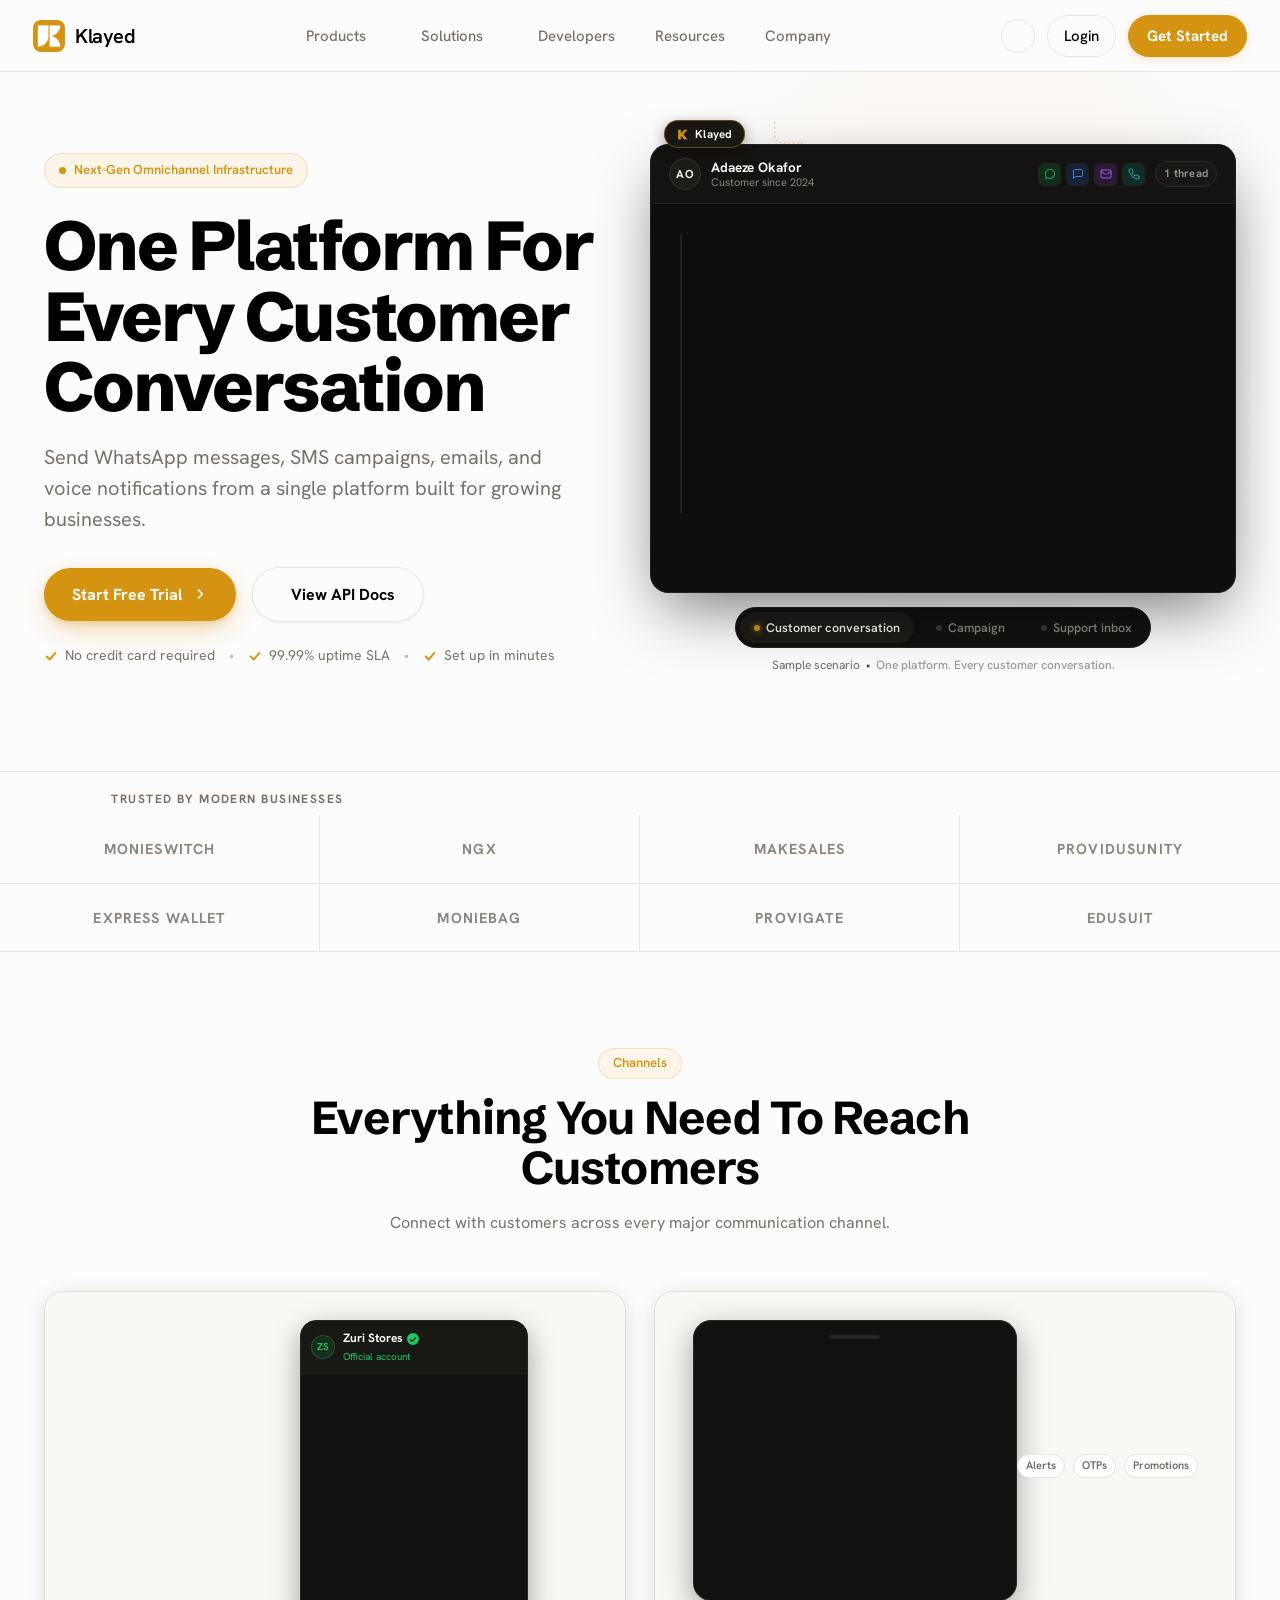
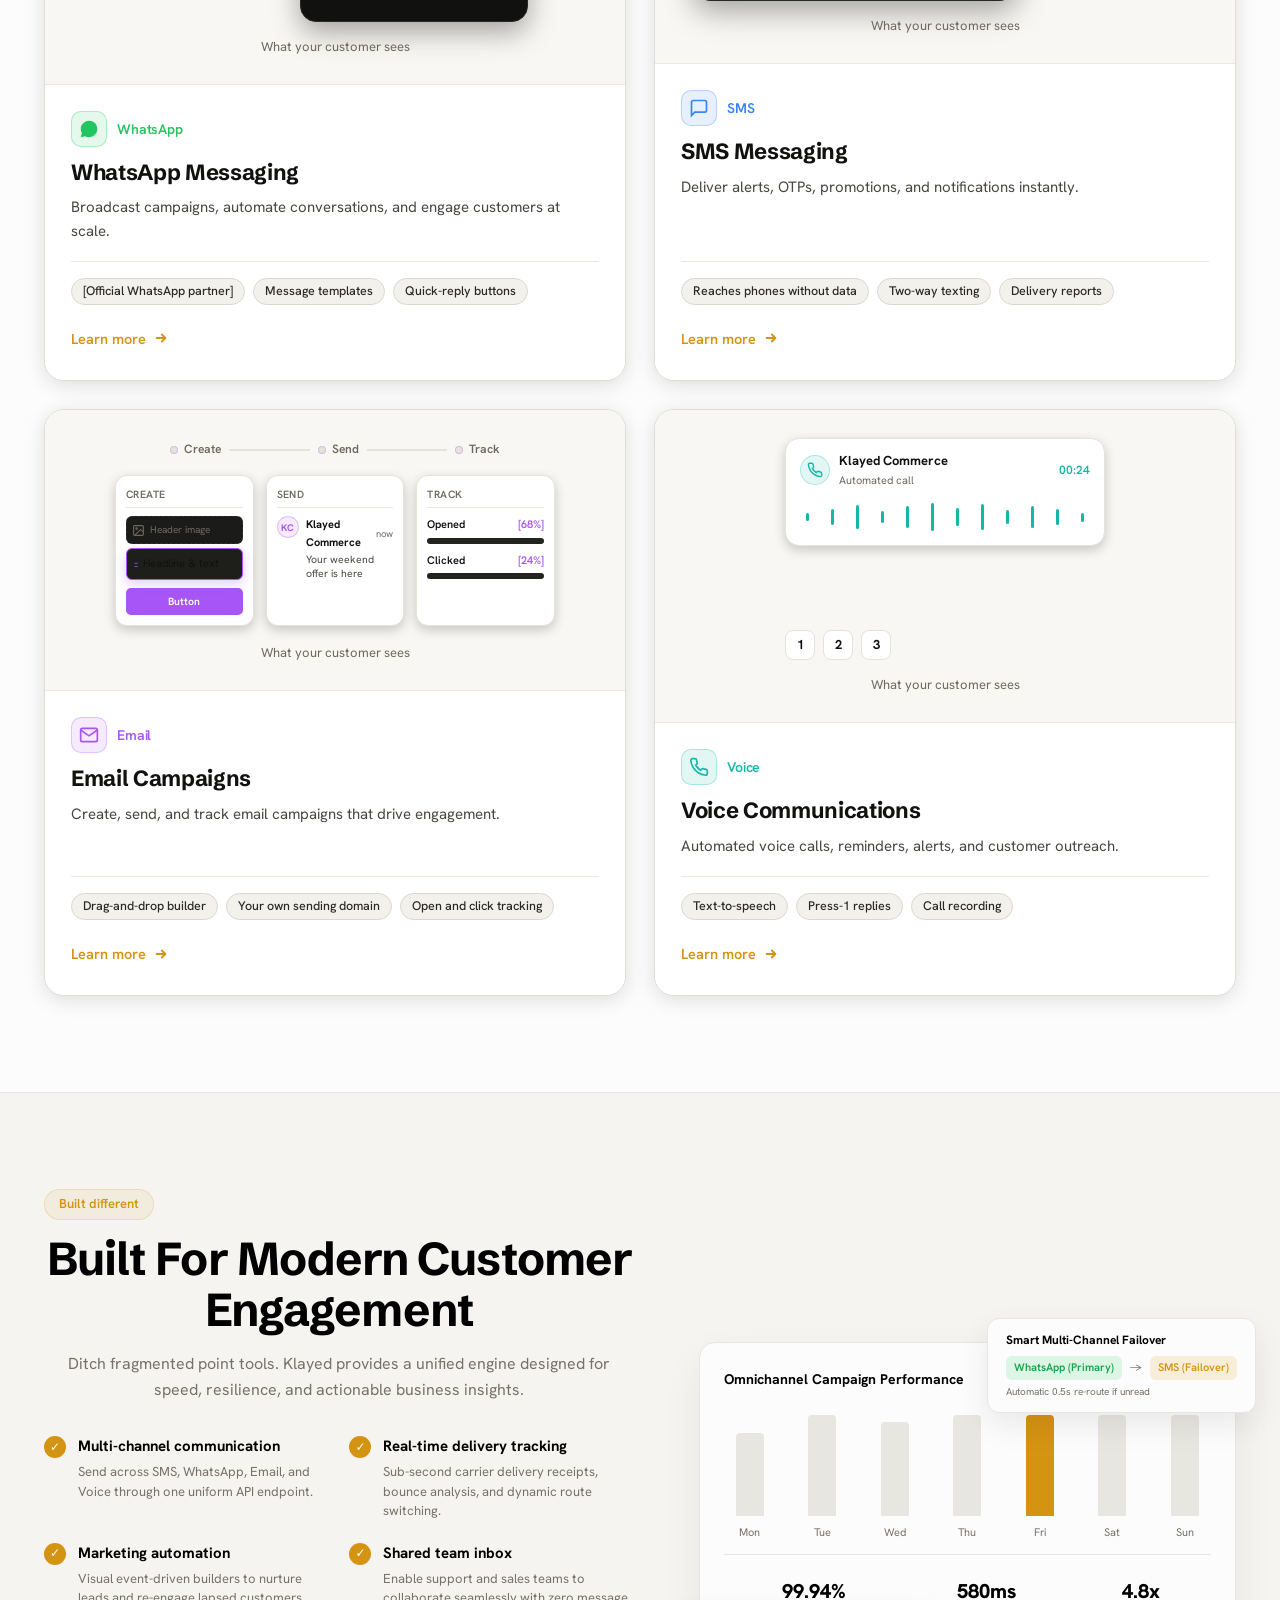
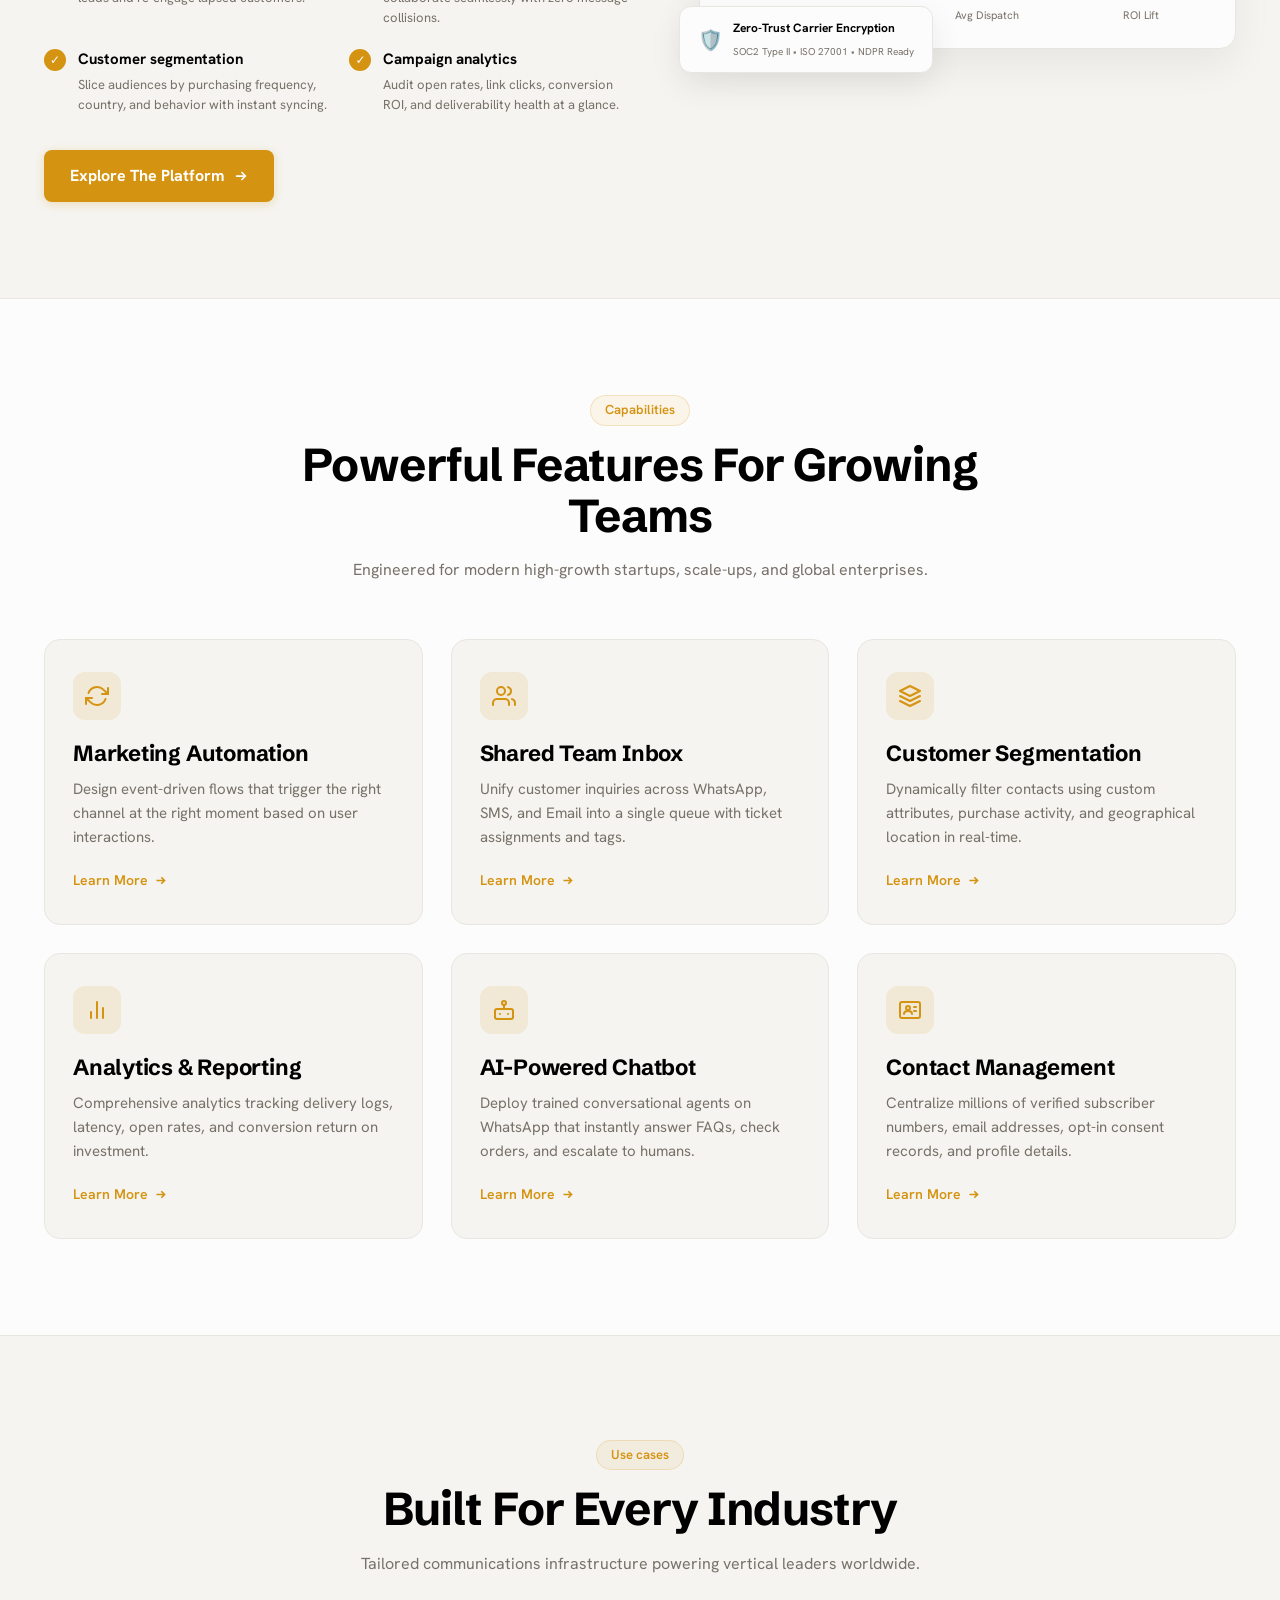
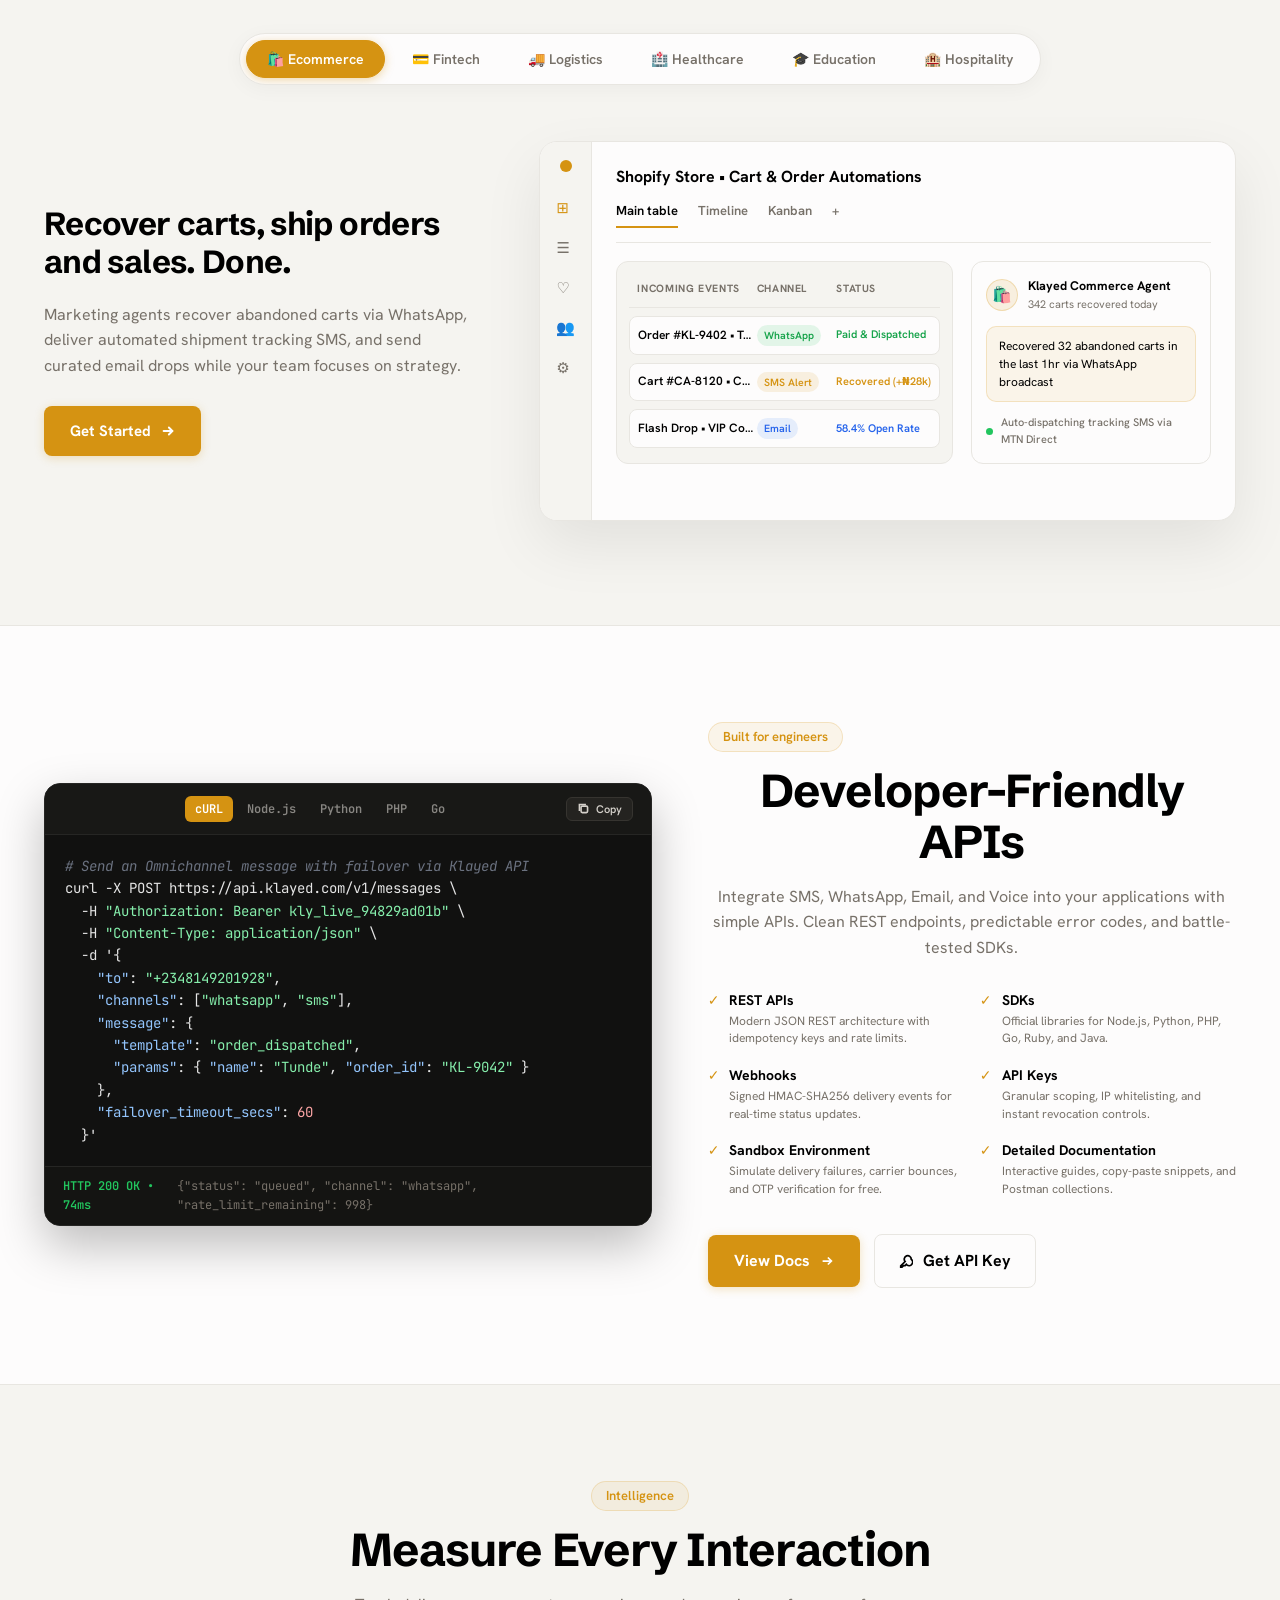
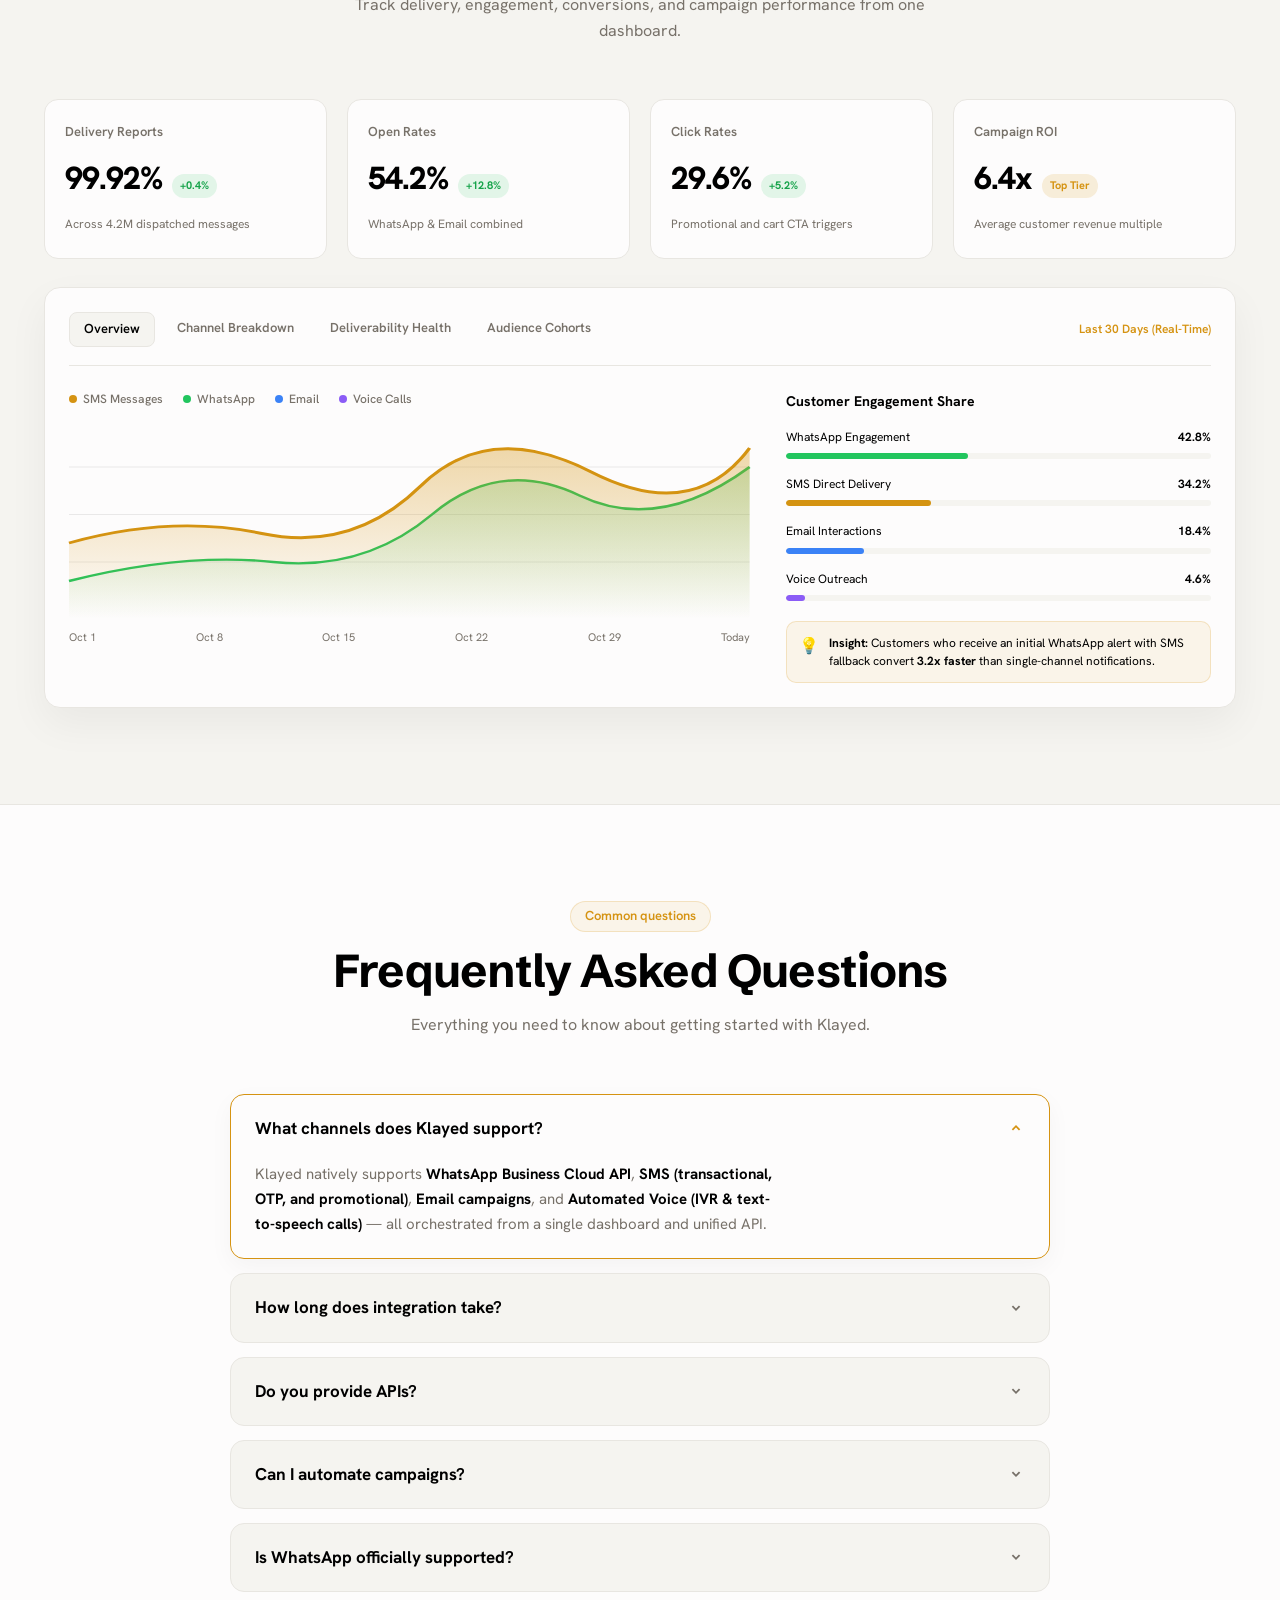
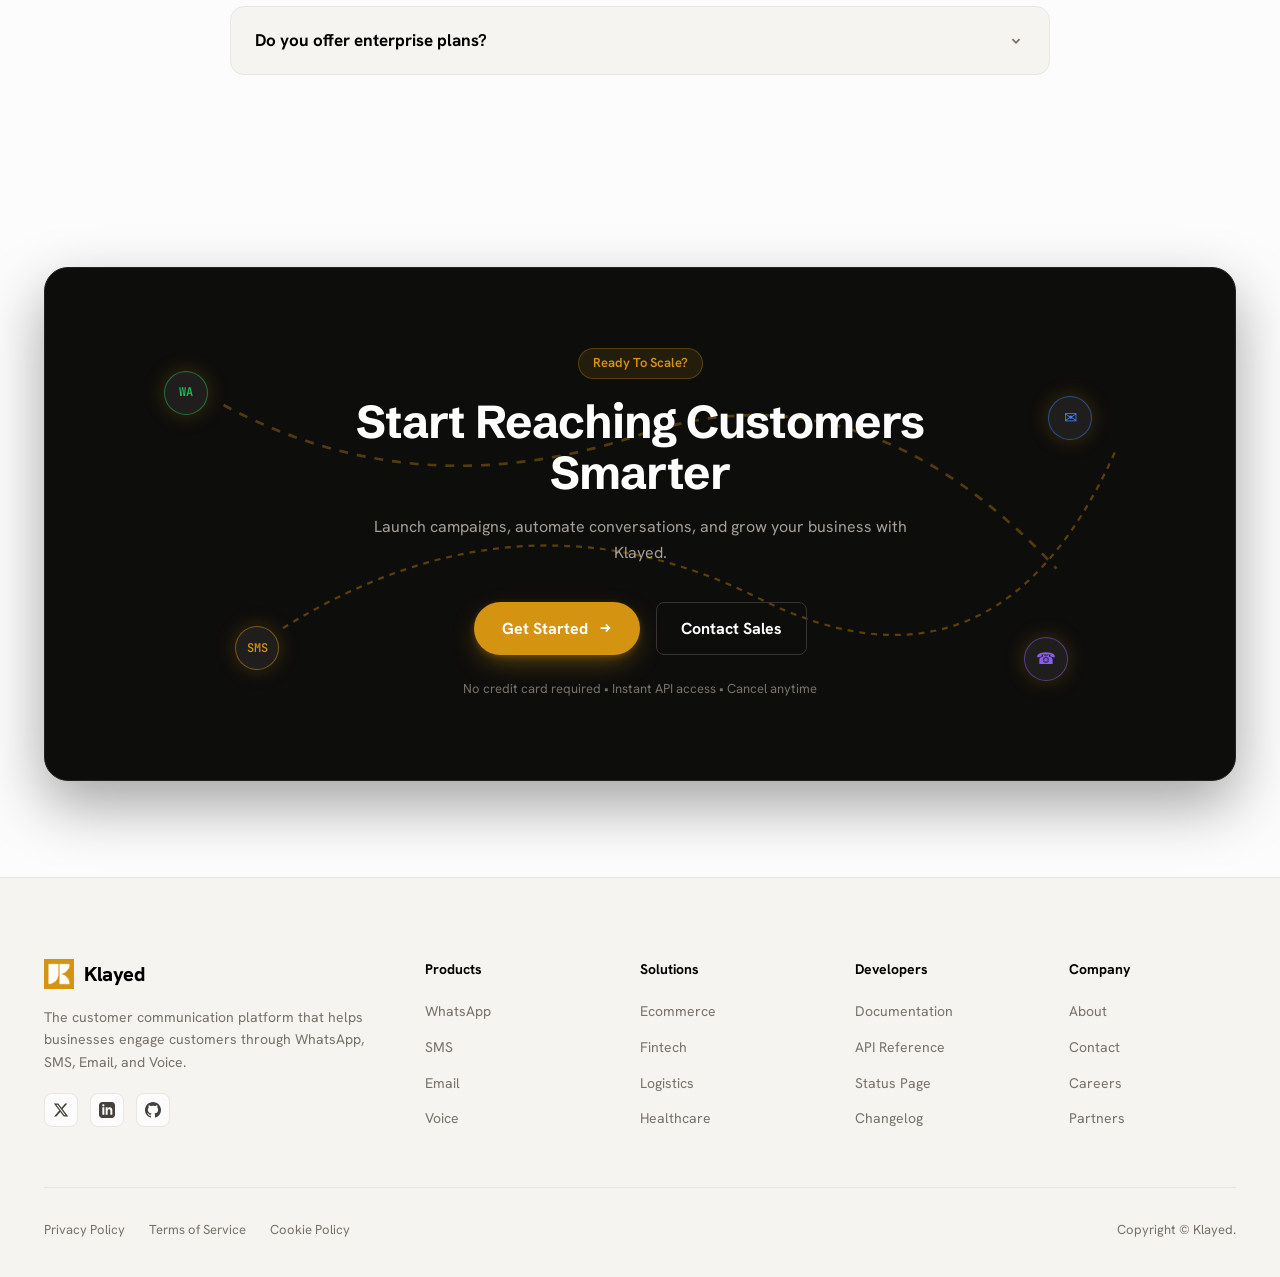
==== commit d7f6bc9d: "Refine channel feature tiles to exact 280px illustration specifications, SMS cue chips, and responsi" ====
--- a/index.html
+++ b/index.html
@@ -951,13 +951,17 @@
           <p class="v2-section-subtext">Connect with customers across every major communication channel.</p>
         </div>
 
+                <!-- 2x2 Channels Feature Grid (Redesigned) -->
         <div class="cft-grid">
           
-          <!-- Tile 1: WhatsApp -->
+          <!-- ==============================================================
+               TILE 1: WHATSAPP
+               ============================================================== -->
           <article class="cft-tile cft-tile-wa" data-channel="wa">
-            <!-- ILLUSTRATION AREA -->
-            <div class="cft-illus" role="region" aria-label="WhatsApp broadcast and automated conversation demonstration for Zuri Stores" tabindex="0">
+            <!-- ILLUSTRATION AREA (about 280px tall, 28px padding) -->
+            <div class="cft-illus" role="region" aria-label="Phone showing an automated WhatsApp reply that reschedules a delivery." tabindex="0">
               <div class="cft-stage cft-wa-stage">
+                
                 <!-- Left: Broadcast Fan-Out -->
                 <div class="cft-wa-broadcast">
                   <div class="cft-wa-bc-card">
@@ -969,14 +973,19 @@
                     <p class="cft-wa-bc-sub">Up to 40% off dresses &amp; bags</p>
                   </div>
 
-                  <!-- Connecting fan-out SVG lines -->
-                  <svg class="cft-wa-fan-svg" viewBox="0 0 60 76" fill="none" aria-hidden="true">
+                  <!-- Desktop 3-path Fan-out SVG (hidden on mobile) -->
+                  <svg class="cft-wa-fan-svg cft-wa-fan-desktop" viewBox="0 0 60 76" fill="none" aria-hidden="true">
                     <path class="cft-wa-fan-path cft-wa-fan-1" d="M0,38 C28,38 32,12 60,12" stroke="currentColor" stroke-width="1.5" stroke-dasharray="3 3"/>
                     <path class="cft-wa-fan-path cft-wa-fan-2" d="M0,38 C28,38 32,38 60,38" stroke="currentColor" stroke-width="1.5"/>
                     <path class="cft-wa-fan-path cft-wa-fan-3" d="M0,38 C28,38 32,64 60,64" stroke="currentColor" stroke-width="1.5" stroke-dasharray="3 3"/>
                   </svg>
 
-                  <!-- 3 Customer Avatars -->
+                  <!-- Mobile Simplified Single Arrow (visible only on mobile) -->
+                  <div class="cft-wa-fan-mobile-arrow" aria-hidden="true">
+                    <svg viewBox="0 0 24 24" width="20" height="20" fill="none" stroke="currentColor" stroke-width="2.2"><path d="M5 12h14M13 6l6 6-6 6"/></svg>
+                  </div>
+
+                  <!-- Customer Avatars -->
                   <div class="cft-wa-avatars-col">
                     <div class="cft-wa-avatar" title="Adaeze">AO</div>
                     <div class="cft-wa-avatar" title="Chidi">CK</div>
@@ -1021,13 +1030,14 @@
                       <span>Automated reply</span>
                     </div>
 
-                    <!-- Business Message 3 -->
+                    <!-- Business Message 3 (Rescheduled) -->
                     <div class="cft-wa-bubble cft-wa-biz cft-wa-anim-4">
                       <p class="cft-wa-msg-text">Done. Rescheduled for 2:30 PM.</p>
                       <span class="cft-wa-time">9:13 AM</span>
                     </div>
                   </div>
                 </div>
+
               </div>
               <p class="cft-caption">What your customer sees</p>
             </div>
@@ -1057,10 +1067,12 @@
             </div>
           </article>
 
-          <!-- Tile 2: SMS -->
+          <!-- ==============================================================
+               TILE 2: SMS
+               ============================================================== -->
           <article class="cft-tile cft-tile-sms" data-channel="sms">
             <!-- ILLUSTRATION AREA -->
-            <div class="cft-illus" role="region" aria-label="SMS login code, payment alert, and promotional notifications on mobile phone for Zuri Stores" tabindex="0">
+            <div class="cft-illus" role="region" aria-label="Phone lock screen showing instant SMS alerts for login code, payment, and promotion." tabindex="0">
               <div class="cft-stage cft-sms-stage">
                 <div class="cft-sms-device">
                   <div class="cft-sms-notch"></div>
@@ -1071,7 +1083,7 @@
                       <div class="cft-sms-head">
                         <div class="cft-sms-head-left">
                           <span class="cft-sms-chip">Login code</span>
-                          <strong class="cft-sms-sender">ZURISTORES</strong>
+                          <strong class="cft-sms-sender">KLAYED</strong>
                         </div>
                         <div class="cft-sms-head-right">
                           <span class="cft-sms-time">now</span>
@@ -1089,7 +1101,7 @@
                       <div class="cft-sms-head">
                         <div class="cft-sms-head-left">
                           <span class="cft-sms-chip">Payment alert</span>
-                          <strong class="cft-sms-sender">ZURISTORES</strong>
+                          <strong class="cft-sms-sender">KLAYED</strong>
                         </div>
                         <div class="cft-sms-head-right">
                           <span class="cft-sms-time">now</span>
@@ -1099,7 +1111,7 @@
                           </span>
                         </div>
                       </div>
-                      <p class="cft-sms-body">N45,000 payment received. Thank you!</p>
+                      <p class="cft-sms-body">N45,000 received from Adaeze.</p>
                     </div>
 
                     <!-- Notification 3: Promotion -->
@@ -1107,7 +1119,7 @@
                       <div class="cft-sms-head">
                         <div class="cft-sms-head-left">
                           <span class="cft-sms-chip">Promotion</span>
-                          <strong class="cft-sms-sender">ZURISTORES</strong>
+                          <strong class="cft-sms-sender">KLAYED</strong>
                         </div>
                         <div class="cft-sms-head-right">
                           <span class="cft-sms-time">now</span>
@@ -1121,6 +1133,13 @@
                     </div>
 
                   </div>
+                </div>
+
+                <!-- Caption chips below: Alerts, OTPs, Promotions -->
+                <div class="cft-sms-cue-chips">
+                  <span class="cft-cue-chip">Alerts</span>
+                  <span class="cft-cue-chip">OTPs</span>
+                  <span class="cft-cue-chip">Promotions</span>
                 </div>
               </div>
               <p class="cft-caption">What your customer sees</p>
@@ -1151,10 +1170,12 @@
             </div>
           </article>
 
-          <!-- Tile 3: Email -->
+          <!-- ==============================================================
+               TILE 3: EMAIL
+               ============================================================== -->
           <article class="cft-tile cft-tile-email" data-channel="email">
             <!-- ILLUSTRATION AREA -->
-            <div class="cft-illus" role="region" aria-label="Email campaign workflow showing drag-and-drop editor, inbox preview from Zuri Stores, and performance tracking" tabindex="0">
+            <div class="cft-illus" role="region" aria-label="Three-step email campaign workflow from drag-and-drop creation to inbox delivery and engagement tracking." tabindex="0">
               <div class="cft-stage cft-email-stage">
                 <!-- 3-Step Journey Strip -->
                 <div class="cft-email-track">
@@ -1176,12 +1197,12 @@
                   </div>
                 </div>
 
-                <!-- 3 Lifecycle Stages -->
+                <!-- 3 Lifecycle Stages Grid -->
                 <div class="cft-email-panels">
-                  <!-- Stage 1: Create (Editor) -->
+                  <!-- Step 1: Create (Editor) -->
                   <div class="cft-email-panel cft-panel-create">
                     <div class="cft-email-panel-header">
-                      <span>Editor</span>
+                      <span>Create</span>
                     </div>
                     <div class="cft-email-editor-blocks">
                       <div class="cft-email-block-img">
@@ -1193,32 +1214,32 @@
                         <span>Headline &amp; text</span>
                       </div>
                       <div class="cft-email-block-btn">
-                        <span>Shop now</span>
-                      </div>
-                    </div>
-                  </div>
-
-                  <!-- Stage 2: Send (Inbox row) -->
+                        <span>Button</span>
+                      </div>
+                    </div>
+                  </div>
+
+                  <!-- Step 2: Send (Inbox row) -->
                   <div class="cft-email-panel cft-panel-send">
                     <div class="cft-email-panel-header">
-                      <span>Customer inbox</span>
+                      <span>Send</span>
                     </div>
                     <div class="cft-email-inbox-item">
-                      <div class="cft-email-avatar">ZS</div>
+                      <div class="cft-email-avatar">KC</div>
                       <div class="cft-email-inbox-text">
                         <div class="cft-email-from-row">
-                          <strong class="cft-email-sender">Zuri Stores</strong>
-                          <span class="cft-email-time">Just now</span>
+                          <strong class="cft-email-sender">Klayed Commerce</strong>
+                          <span class="cft-email-time">now</span>
                         </div>
                         <span class="cft-email-subject">Your weekend offer is here</span>
                       </div>
                     </div>
                   </div>
 
-                  <!-- Stage 3: Track (Report) -->
+                  <!-- Step 3: Track (Report) -->
                   <div class="cft-email-panel cft-panel-track">
                     <div class="cft-email-panel-header">
-                      <span>Campaign report</span>
+                      <span>Track</span>
                     </div>
                     <div class="cft-email-metric-row">
                       <div class="cft-email-metric-head">
@@ -1240,8 +1261,9 @@
                     </div>
                   </div>
                 </div>
-              </div>
-              <p class="cft-caption">What your customer sees, and what you see</p>
+
+              </div>
+              <p class="cft-caption">What your customer sees</p>
             </div>
 
             <div class="cft-divider"></div>
@@ -1269,10 +1291,12 @@
             </div>
           </article>
 
-          <!-- Tile 4: Voice -->
+          <!-- ==============================================================
+               TILE 4: VOICE
+               ============================================================== -->
           <article class="cft-tile cft-tile-voice" data-channel="voice">
             <!-- ILLUSTRATION AREA -->
-            <div class="cft-illus" role="region" aria-label="Automated voice call with dynamic waveform and Press 1 confirmation for Zuri Stores" tabindex="0">
+            <div class="cft-illus" role="region" aria-label="Automated voice call interface with live speech waveform, audio transcript, and customer keypad response." tabindex="0">
               <div class="cft-stage cft-voice-stage">
                 
                 <!-- Call Header Card -->
@@ -1282,7 +1306,7 @@
                       <svg viewBox="0 0 24 24" width="16" height="16" fill="none" stroke="currentColor" stroke-width="2.2"><path d="M22 16.92v3a2 2 0 0 1-2.18 2 19.79 19.79 0 0 1-8.63-3.07 19.5 19.5 0 0 1-6-6 19.79 19.79 0 0 1-3.07-8.67A2 2 0 0 1 4.11 2h3a2 2 0 0 1 2 1.72 12.84 12.84 0 0 0 .7 2.81 2 2 0 0 1-.45 2.11L8.09 9.91a16 16 0 0 0 6 6l1.27-1.27a2 2 0 0 1 2.11-.45 12.84 12.84 0 0 0 2.81.7A2 2 0 0 1 22 16.92z"/></svg>
                     </div>
                     <div class="cft-voice-details">
-                      <span class="cft-voice-caller">Zuri Stores</span>
+                      <span class="cft-voice-caller">Klayed Commerce</span>
                       <span class="cft-voice-sub">Automated call</span>
                     </div>
                     <div class="cft-voice-timer">00:24</div>
@@ -1290,18 +1314,18 @@
 
                   <!-- Teal Sound Waveform -->
                   <div class="cft-voice-waveform" aria-hidden="true">
+                    <span class="cft-wave-bar" style="--h: 8px; --d: 0.1s;"></span>
+                    <span class="cft-wave-bar" style="--h: 16px; --d: 0.25s;"></span>
+                    <span class="cft-wave-bar" style="--h: 24px; --d: 0.4s;"></span>
+                    <span class="cft-wave-bar" style="--h: 12px; --d: 0.15s;"></span>
+                    <span class="cft-wave-bar" style="--h: 22px; --d: 0.35s;"></span>
+                    <span class="cft-wave-bar" style="--h: 28px; --d: 0.5s;"></span>
+                    <span class="cft-wave-bar" style="--h: 18px; --d: 0.2s;"></span>
+                    <span class="cft-wave-bar" style="--h: 26px; --d: 0.45s;"></span>
+                    <span class="cft-wave-bar" style="--h: 14px; --d: 0.3s;"></span>
+                    <span class="cft-wave-bar" style="--h: 22px; --d: 0.55s;"></span>
+                    <span class="cft-wave-bar" style="--h: 16px; --d: 0.2s;"></span>
                     <span class="cft-wave-bar" style="--h: 9px; --d: 0.1s;"></span>
-                    <span class="cft-wave-bar" style="--h: 18px; --d: 0.25s;"></span>
-                    <span class="cft-wave-bar" style="--h: 26px; --d: 0.4s;"></span>
-                    <span class="cft-wave-bar" style="--h: 14px; --d: 0.15s;"></span>
-                    <span class="cft-wave-bar" style="--h: 24px; --d: 0.35s;"></span>
-                    <span class="cft-wave-bar" style="--h: 30px; --d: 0.5s;"></span>
-                    <span class="cft-wave-bar" style="--h: 20px; --d: 0.2s;"></span>
-                    <span class="cft-wave-bar" style="--h: 28px; --d: 0.45s;"></span>
-                    <span class="cft-wave-bar" style="--h: 16px; --d: 0.3s;"></span>
-                    <span class="cft-wave-bar" style="--h: 25px; --d: 0.55s;"></span>
-                    <span class="cft-wave-bar" style="--h: 18px; --d: 0.2s;"></span>
-                    <span class="cft-wave-bar" style="--h: 10px; --d: 0.1s;"></span>
                   </div>
                 </div>
 
@@ -1327,7 +1351,7 @@
                 </div>
 
               </div>
-              <p class="cft-caption">What your customer hears</p>
+              <p class="cft-caption">What your customer sees</p>
             </div>
 
             <div class="cft-divider"></div>
@@ -1358,6 +1382,7 @@
         </div>
       </div>
     </section>
+
 
     <!-- ====================================================================
          4. WHY KLAYED SECTION (Alternating image & content blocks)
--- a/landing.css
+++ b/landing.css
@@ -12569,11 +12569,11 @@
   box-shadow: 0 16px 36px rgba(0, 0, 0, 0.25);
 }
 
-/* Illustration Area */
+/* Illustration Area (about 280px tall, 28px padding) */
 .cft-illus {
-  min-height: 350px;
+  min-height: 280px;
   background: var(--cft-illus-bg);
-  padding: 24px;
+  padding: 28px;
   display: flex;
   flex-direction: column;
   align-items: center;
@@ -12803,6 +12803,10 @@
   margin: 6px 0;
 }
 
+.cft-wa-fan-mobile-arrow {
+  display: none;
+}
+
 .cft-wa-avatars-col {
   display: flex;
   gap: 8px;
@@ -13106,6 +13110,23 @@
   font-weight: 700;
   letter-spacing: 0.08em;
   color: var(--cft-color-sms);
+}
+
+.cft-sms-cue-chips {
+  display: flex;
+  justify-content: center;
+  gap: 8px;
+  margin-top: 10px;
+}
+
+.cft-cue-chip {
+  font-size: 11px;
+  font-weight: 600;
+  padding: 2px 8px;
+  border-radius: 999px;
+  background: var(--cft-inner-bg);
+  border: 1px solid var(--cft-inner-border);
+  color: var(--cft-text-caption);
 }
 
 /* SMS Animations */
@@ -13582,11 +13603,24 @@
     grid-template-columns: 1fr;
     gap: 20px;
   }
-  .cft-wa-broadcast {
-    display: none; /* Hide WhatsApp fan-out on mobile as requested */
+  .cft-wa-stage {
+    gap: 12px;
+  }
+  .cft-wa-fan-desktop {
+    display: none;
+  }
+  .cft-wa-fan-mobile-arrow {
+    display: flex;
+    align-items: center;
+    justify-content: center;
+    color: var(--cft-color-wa);
+    margin: 6px 0;
+  }
+  .cft-email-track {
+    max-width: 280px;
   }
   .cft-email-panels {
-    grid-template-columns: 1fr; /* Email steps stack vertically on mobile */
+    grid-template-columns: 1fr; /* Email strip becomes vertical on mobile */
     gap: 10px;
   }
 }
@@ -15327,3 +15361,510 @@
   margin-right: auto !important;
   align-self: center !important;
 }
+
+
+/* ==========================================================================
+   11. STACKING CHANNELS SHOWCASE (STICKY CARDS ON SCROLL + IMAGE 1 ILLUSTRATION)
+   ========================================================================== */
+.channels-stack-container {
+  display: flex;
+  flex-direction: column;
+  gap: 48px;
+  position: relative;
+  margin-bottom: 72px;
+  padding-top: 16px;
+  width: 100%;
+}
+
+.channel-stack-card {
+  position: sticky;
+  border-radius: 24px;
+  background-color: #ffffff;
+  border: 1px solid #e5e7eb;
+  box-shadow: 0 -4px 20px rgba(0, 0, 0, 0.03), 0 20px 48px -12px rgba(0, 0, 0, 0.09);
+  display: grid;
+  grid-template-columns: 1.05fr 1.15fr;
+  gap: 48px;
+  align-items: center;
+  padding: 44px 48px;
+  overflow: hidden;
+  transition: transform 0.25s ease, box-shadow 0.25s ease;
+  width: 100%;
+  box-sizing: border-box;
+}
+
+/* Stacking Sticky Top Offsets */
+.channel-stack-card:nth-child(1) { top: 96px; z-index: 1; }
+.channel-stack-card:nth-child(2) { top: 112px; z-index: 2; }
+.channel-stack-card:nth-child(3) { top: 128px; z-index: 3; }
+.channel-stack-card:nth-child(4) { top: 144px; z-index: 4; }
+
+body.dark-preview .channel-stack-card,
+[data-theme="dark"] .channel-stack-card {
+  background-color: #121318;
+  border-color: #232530;
+  box-shadow: 0 -4px 24px rgba(0, 0, 0, 0.4), 0 24px 60px -15px rgba(0, 0, 0, 0.8), 0 0 0 1px rgba(255, 255, 255, 0.06);
+}
+
+/* Left Column: Content Stack */
+.stack-card-content {
+  display: flex;
+  flex-direction: column;
+  align-items: flex-start;
+  min-width: 0;
+}
+
+.stack-card-badge {
+  display: inline-flex;
+  align-items: center;
+  gap: 8px;
+  padding: 6px 14px;
+  border-radius: 9999px;
+  font-family: var(--font-display, inherit);
+  font-size: 11px;
+  font-weight: 700;
+  letter-spacing: 0.08em;
+  text-transform: uppercase;
+  margin-bottom: 18px;
+}
+
+.badge-wa {
+  background: rgba(34, 197, 94, 0.12);
+  color: #16a34a;
+  border: 1px solid rgba(34, 197, 94, 0.28);
+}
+
+.badge-sms {
+  background: rgba(59, 130, 246, 0.12);
+  color: #2563eb;
+  border: 1px solid rgba(59, 130, 246, 0.28);
+}
+
+.badge-email {
+  background: rgba(139, 92, 246, 0.12);
+  color: #7c3aed;
+  border: 1px solid rgba(139, 92, 246, 0.28);
+}
+
+.badge-voice {
+  background: rgba(249, 115, 22, 0.12);
+  color: #ea580c;
+  border: 1px solid rgba(249, 115, 22, 0.28);
+}
+
+.stack-card-title {
+  font-family: var(--font-display, inherit);
+  font-size: 32px;
+  font-weight: 700;
+  line-height: 1.2;
+  letter-spacing: -0.025em;
+  color: #111827;
+  margin-bottom: 14px;
+}
+
+body.dark-preview .stack-card-title,
+[data-theme="dark"] .stack-card-title {
+  color: #f9fafb;
+}
+
+.stack-card-desc {
+  font-family: var(--font-text, inherit);
+  font-size: 15.5px;
+  line-height: 1.6;
+  color: #4b5563;
+  margin-bottom: 24px;
+  max-width: 52ch;
+}
+
+body.dark-preview .stack-card-desc,
+[data-theme="dark"] .stack-card-desc {
+  color: #9ca3af;
+}
+
+.stack-card-checklist {
+  display: flex;
+  flex-direction: column;
+  gap: 12px;
+  margin-bottom: 28px;
+  list-style: none;
+  padding: 0;
+}
+
+.stack-card-checklist li {
+  display: flex;
+  align-items: center;
+  gap: 10px;
+  font-size: 14.5px;
+  font-weight: 500;
+  color: #1f2937;
+}
+
+body.dark-preview .stack-card-checklist li,
+[data-theme="dark"] .stack-card-checklist li {
+  color: #e5e7eb;
+}
+
+.stack-card-checklist svg.check-icon {
+  width: 17px;
+  height: 17px;
+  stroke-width: 2.5;
+  color: #D59312;
+  flex-shrink: 0;
+}
+
+.btn-pill-action {
+  display: inline-flex;
+  align-items: center;
+  gap: 8px;
+  padding: 10px 20px;
+  border-radius: 9999px;
+  font-size: 14px;
+  font-weight: 600;
+  background-color: #f3f4f6;
+  color: #111827;
+  border: 1px solid #e5e7eb;
+  text-decoration: none;
+  transition: all 180ms ease;
+}
+
+.btn-pill-action:hover {
+  background-color: #ffffff;
+  border-color: #d1d5db;
+  transform: translateX(2px);
+  color: #000000;
+}
+
+body.dark-preview .btn-pill-action,
+[data-theme="dark"] .btn-pill-action {
+  background-color: #1c1d25;
+  border-color: #2e303c;
+  color: #f3f4f6;
+}
+
+body.dark-preview .btn-pill-action:hover,
+[data-theme="dark"] .btn-pill-action:hover {
+  background-color: #252733;
+  border-color: #3f4252;
+}
+
+/* Right Column: First Image Style Illustration */
+.stack-card-illus-wrap {
+  width: 100%;
+  display: flex;
+  justify-content: center;
+  align-items: center;
+}
+
+.stack-illus-canvas {
+  width: 100%;
+  height: 390px;
+  background-color: #f7f7f8;
+  border: 1px solid #ebecee;
+  border-radius: 20px;
+  position: relative;
+  overflow: hidden;
+  box-sizing: border-box;
+}
+
+body.dark-preview .stack-illus-canvas,
+[data-theme="dark"] .stack-illus-canvas {
+  background-color: #16171e;
+  border-color: #23242e;
+}
+
+/* Base Overlapping Cards */
+.stack-mockup-card {
+  border-radius: 14px;
+  box-sizing: border-box;
+  position: absolute;
+  transition: transform 0.3s ease;
+}
+
+/* Background Card A: Placed Top-Left */
+.stack-mockup-card.bg-card {
+  width: 76%;
+  top: 22px;
+  left: 22px;
+  background: #ffffff;
+  border: 1px solid #e5e7eb;
+  box-shadow: 0 4px 16px rgba(0, 0, 0, 0.04);
+  padding: 14px 16px;
+  z-index: 1;
+}
+
+body.dark-preview .stack-mockup-card.bg-card,
+[data-theme="dark"] .stack-mockup-card.bg-card {
+  background: #101116;
+  border-color: #242530;
+  box-shadow: 0 4px 20px rgba(0, 0, 0, 0.5);
+}
+
+/* Foreground Card B: Placed Bottom-Right with elevation */
+.stack-mockup-card.fg-card {
+  width: 78%;
+  bottom: 22px;
+  right: 22px;
+  background: #ffffff;
+  border: 1px solid #e5e7eb;
+  box-shadow: 0 16px 36px -8px rgba(0, 0, 0, 0.12), 0 0 0 1px rgba(0, 0, 0, 0.03);
+  padding: 16px 18px;
+  z-index: 2;
+}
+
+body.dark-preview .stack-mockup-card.fg-card,
+[data-theme="dark"] .stack-mockup-card.fg-card {
+  background: #1b1c24;
+  border-color: #2f3140;
+  box-shadow: 0 20px 48px -10px rgba(0, 0, 0, 0.8), 0 0 0 1px rgba(255, 255, 255, 0.08);
+}
+
+/* Mockup Card Header */
+.mockup-card-header {
+  display: flex;
+  align-items: baseline;
+  justify-content: space-between;
+  margin-bottom: 10px;
+  padding-bottom: 7px;
+  border-bottom: 1px solid #f1f2f4;
+}
+
+body.dark-preview .mockup-card-header,
+[data-theme="dark"] .mockup-card-header {
+  border-bottom-color: #262734;
+}
+
+.mockup-header-title {
+  font-size: 12px;
+  font-weight: 700;
+  color: #111827;
+}
+
+body.dark-preview .mockup-header-title,
+[data-theme="dark"] .mockup-header-title {
+  color: #f3f4f6;
+}
+
+.mockup-header-sub {
+  font-size: 10px;
+  color: #6b7280;
+  font-family: monospace;
+  text-transform: uppercase;
+  letter-spacing: 0.04em;
+}
+
+body.dark-preview .mockup-header-sub,
+[data-theme="dark"] .mockup-header-sub {
+  color: #9ca3af;
+}
+
+/* Feed List in Background Card */
+.mockup-feed-list {
+  display: flex;
+  flex-direction: column;
+  gap: 8px;
+}
+
+.mockup-feed-item {
+  display: flex;
+  align-items: center;
+  gap: 10px;
+}
+
+.mockup-app-icon {
+  width: 26px;
+  height: 26px;
+  border-radius: 7px;
+  display: flex;
+  align-items: center;
+  justify-content: center;
+  flex-shrink: 0;
+}
+
+.wa-bg { background: rgba(34, 197, 94, 0.14); color: #16a34a; }
+.sms-bg { background: rgba(59, 130, 246, 0.14); color: #2563eb; }
+.email-bg { background: rgba(139, 92, 246, 0.14); color: #7c3aed; }
+.voice-bg { background: rgba(249, 115, 22, 0.14); color: #ea580c; }
+
+.mockup-feed-info {
+  display: flex;
+  flex-direction: column;
+  min-width: 0;
+}
+
+.mockup-feed-name {
+  font-size: 11.5px;
+  font-weight: 700;
+  color: #1f2937;
+  display: flex;
+  align-items: center;
+  gap: 4px;
+}
+
+body.dark-preview .mockup-feed-name,
+[data-theme="dark"] .mockup-feed-name {
+  color: #f3f4f6;
+}
+
+.verified-dot {
+  color: #16a34a;
+  font-size: 11px;
+}
+
+.latency-pill {
+  font-size: 9.5px;
+  font-weight: 600;
+  color: #16a34a;
+  background: rgba(34, 197, 94, 0.1);
+  padding: 1px 5px;
+  border-radius: 4px;
+  margin-left: 4px;
+}
+
+.mockup-feed-text {
+  font-size: 10.5px;
+  color: #6b7280;
+  white-space: nowrap;
+  overflow: hidden;
+  text-overflow: ellipsis;
+}
+
+body.dark-preview .mockup-feed-text,
+[data-theme="dark"] .mockup-feed-text {
+  color: #9ca3af;
+}
+
+/* Foreground Card Insights List (Image 1 Style Rows) */
+.mockup-insights-list {
+  display: flex;
+  flex-direction: column;
+  gap: 8px;
+}
+
+.mockup-insight-row {
+  display: flex;
+  align-items: center;
+  gap: 10px;
+  padding: 7px 9px;
+  border-radius: 8px;
+  background: #fbfbf9;
+  border: 1px solid #f1f0eb;
+}
+
+body.dark-preview .mockup-insight-row,
+[data-theme="dark"] .mockup-insight-row {
+  background: #14151c;
+  border-color: #252733;
+}
+
+.insight-icon-box {
+  width: 28px;
+  height: 28px;
+  border-radius: 7px;
+  display: flex;
+  align-items: center;
+  justify-content: center;
+  flex-shrink: 0;
+}
+
+.box-green { background: #22c55e; color: #ffffff; }
+.box-blue { background: #3b82f6; color: #ffffff; }
+.box-purple { background: #8b5cf6; color: #ffffff; }
+.box-amber { background: #D59312; color: #ffffff; }
+.box-teal { background: #14b8a6; color: #ffffff; }
+
+.insight-info {
+  display: flex;
+  flex-direction: column;
+  gap: 2px;
+  min-width: 0;
+}
+
+.insight-title {
+  font-size: 12px;
+  font-weight: 600;
+  color: #111827;
+  line-height: 1.3;
+}
+
+body.dark-preview .insight-title,
+[data-theme="dark"] .insight-title {
+  color: #f9fafb;
+}
+
+.insight-desc {
+  font-size: 10.5px;
+  color: #6b7280;
+  line-height: 1.35;
+}
+
+body.dark-preview .insight-desc,
+[data-theme="dark"] .insight-desc {
+  color: #9ca3af;
+}
+
+.insight-chips {
+  display: flex;
+  align-items: center;
+  gap: 5px;
+  margin-top: 3px;
+  flex-wrap: wrap;
+}
+
+.insight-chip {
+  font-size: 10px;
+  font-weight: 600;
+  padding: 1.5px 7px;
+  background: #ffffff;
+  border: 1px solid #e5e7eb;
+  border-radius: 4px;
+  color: #1f2937;
+}
+
+body.dark-preview .insight-chip,
+[data-theme="dark"] .insight-chip {
+  background: #171822;
+  border-color: #2b2c3a;
+  color: #e5e7eb;
+}
+
+.insight-chip.status-live {
+  background: rgba(239, 68, 68, 0.1);
+  border-color: rgba(239, 68, 68, 0.3);
+  color: #ef4444;
+}
+
+/* Responsive Stacking Layout */
+@media (max-width: 1024px) {
+  .channel-stack-card {
+    grid-template-columns: 1fr;
+    gap: 32px;
+    padding: 32px 28px;
+  }
+  .stack-card-title {
+    font-size: 26px;
+  }
+}
+
+@media (max-width: 640px) {
+  .channels-stack-container {
+    gap: 24px;
+  }
+  .channel-stack-card {
+    position: static !important;
+    padding: 24px 18px;
+    border-radius: 18px;
+  }
+  .stack-illus-canvas {
+    height: 340px;
+  }
+  .stack-mockup-card.bg-card {
+    width: 88%;
+    left: 12px;
+    top: 12px;
+  }
+  .stack-mockup-card.fg-card {
+    width: 90%;
+    right: 12px;
+    bottom: 12px;
+  }
+}
